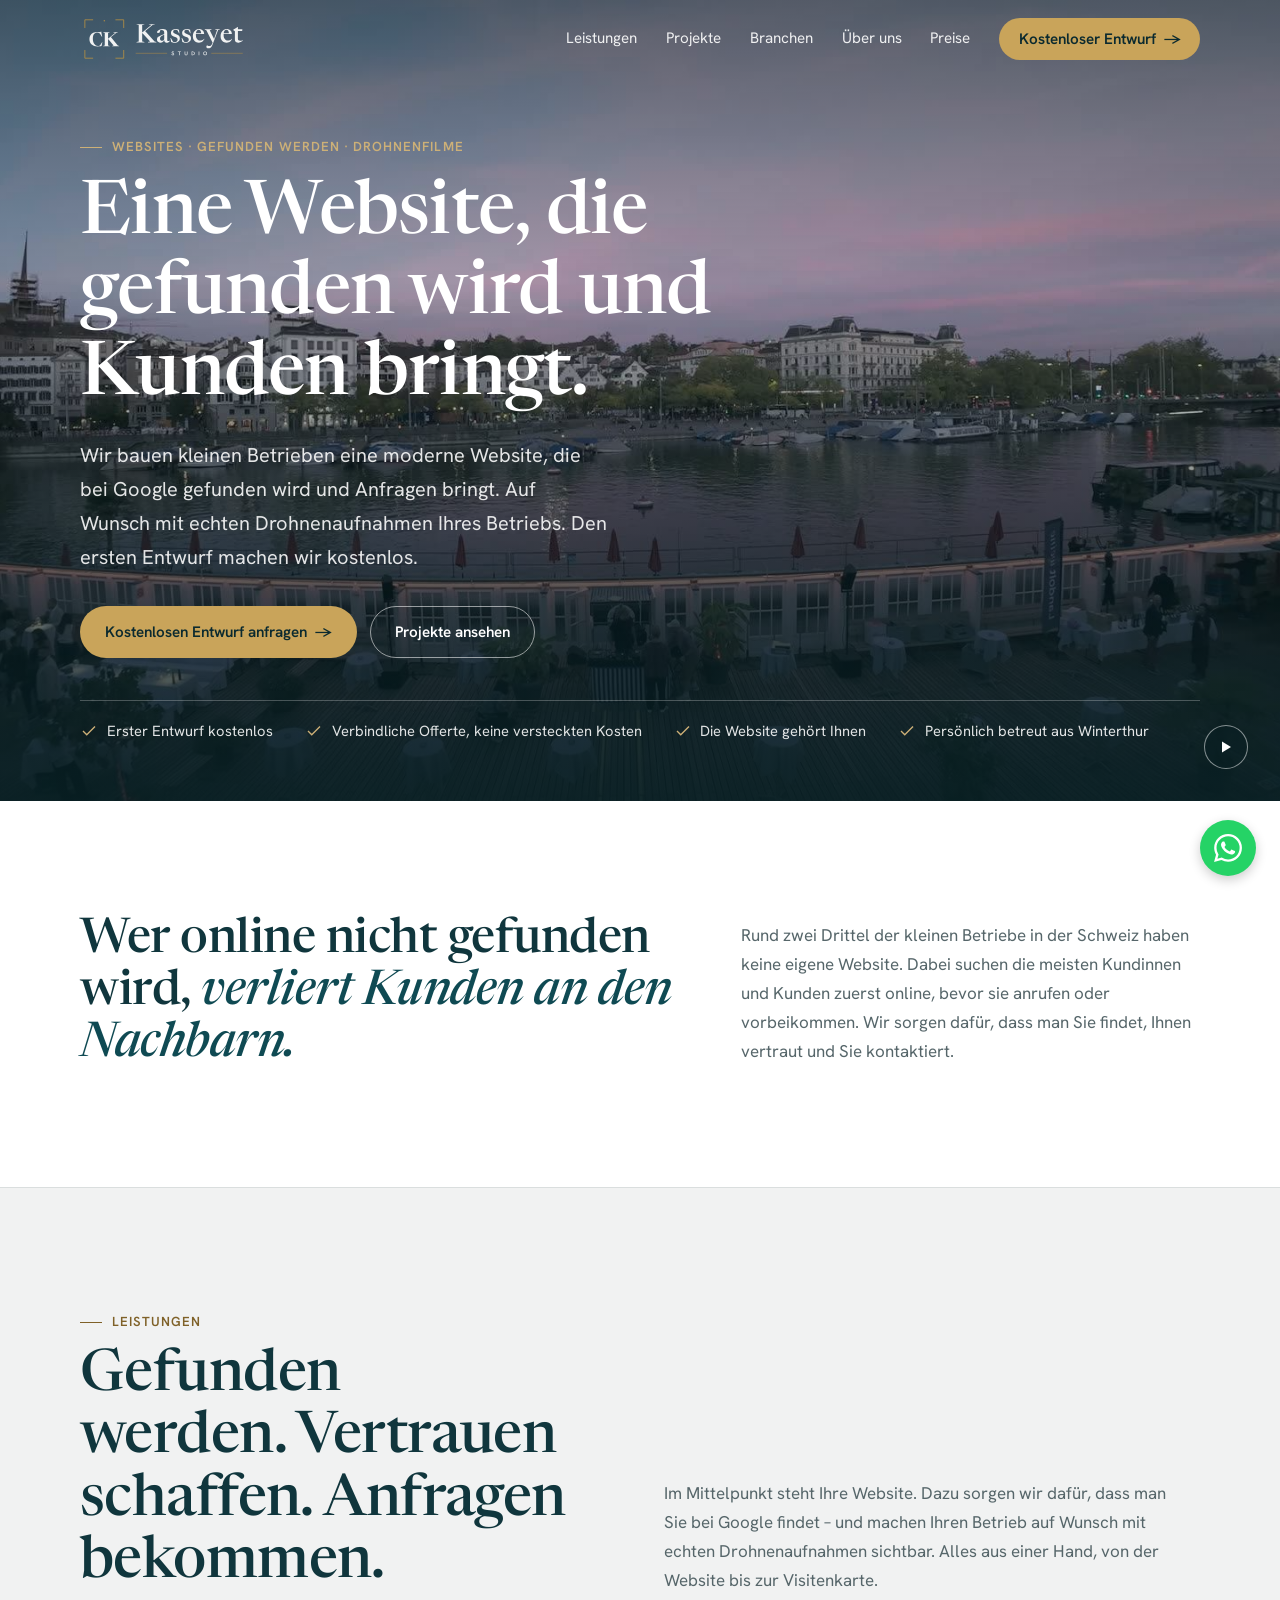
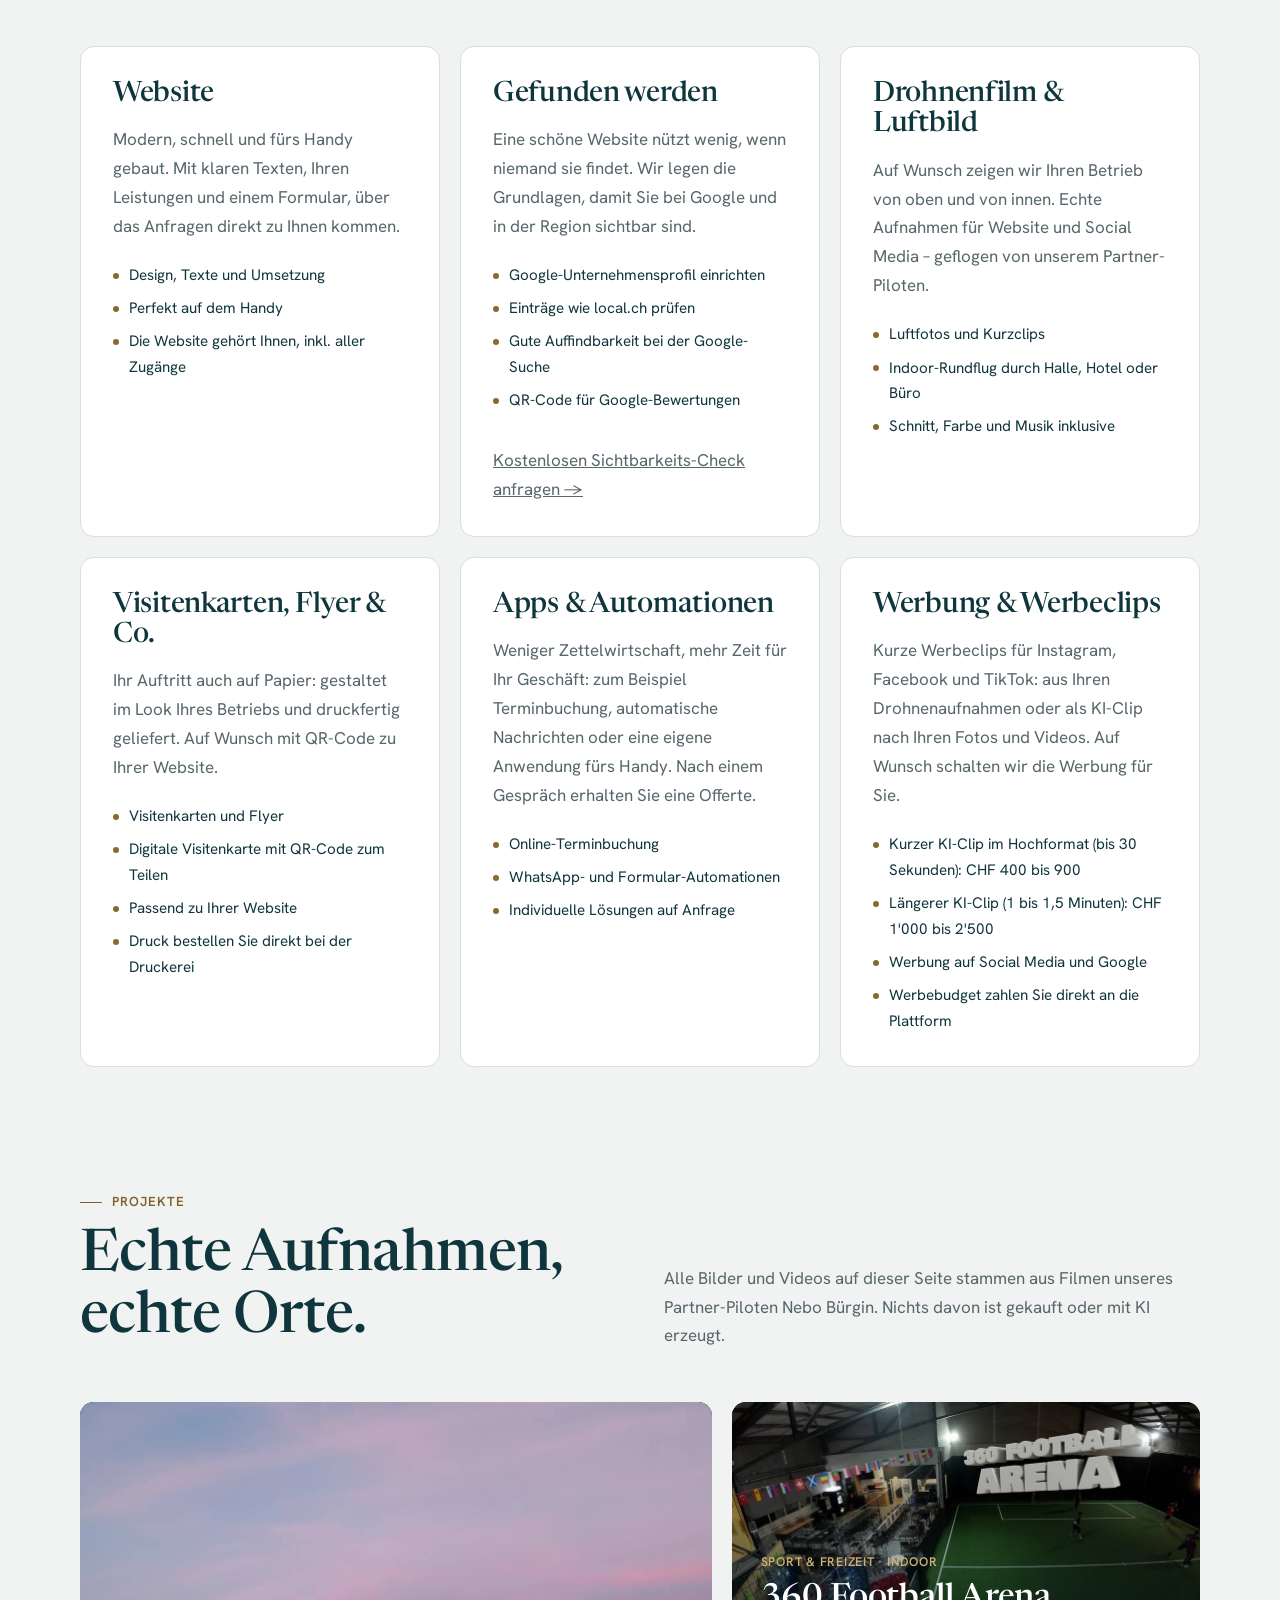
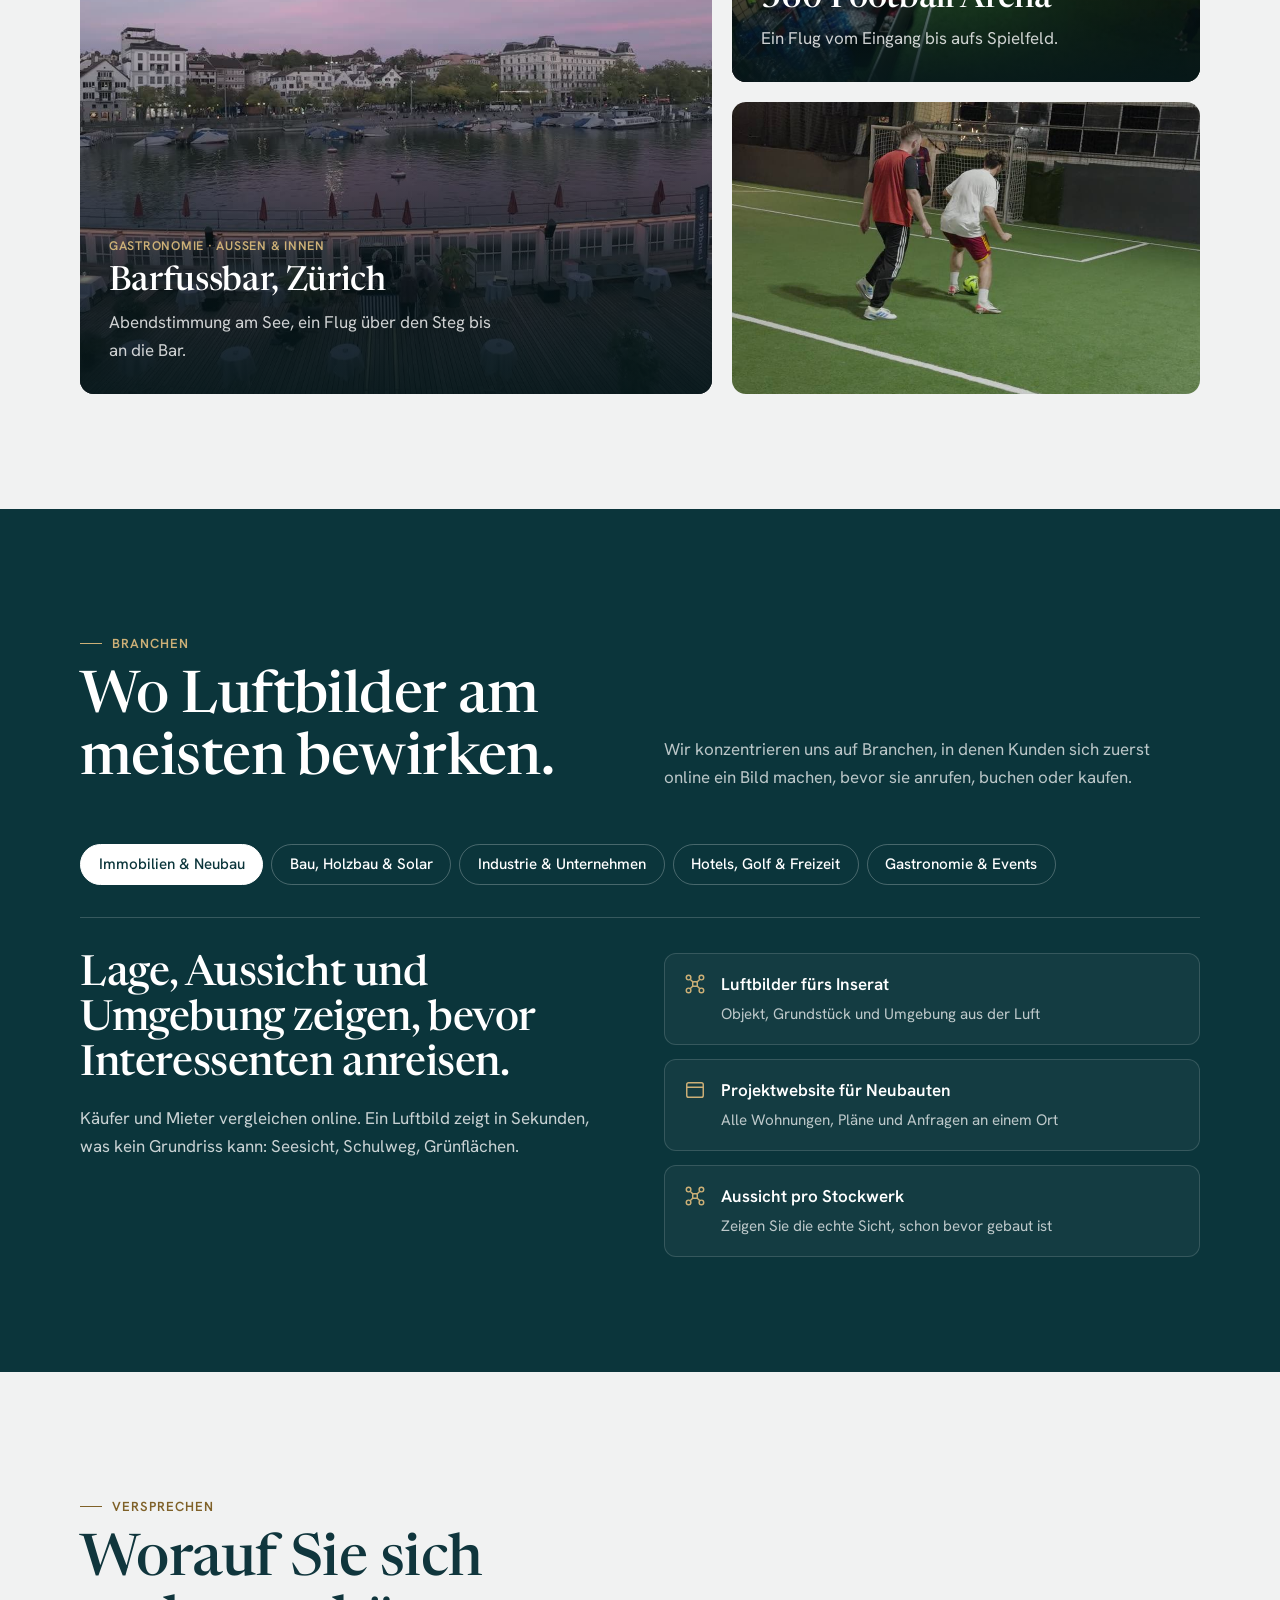
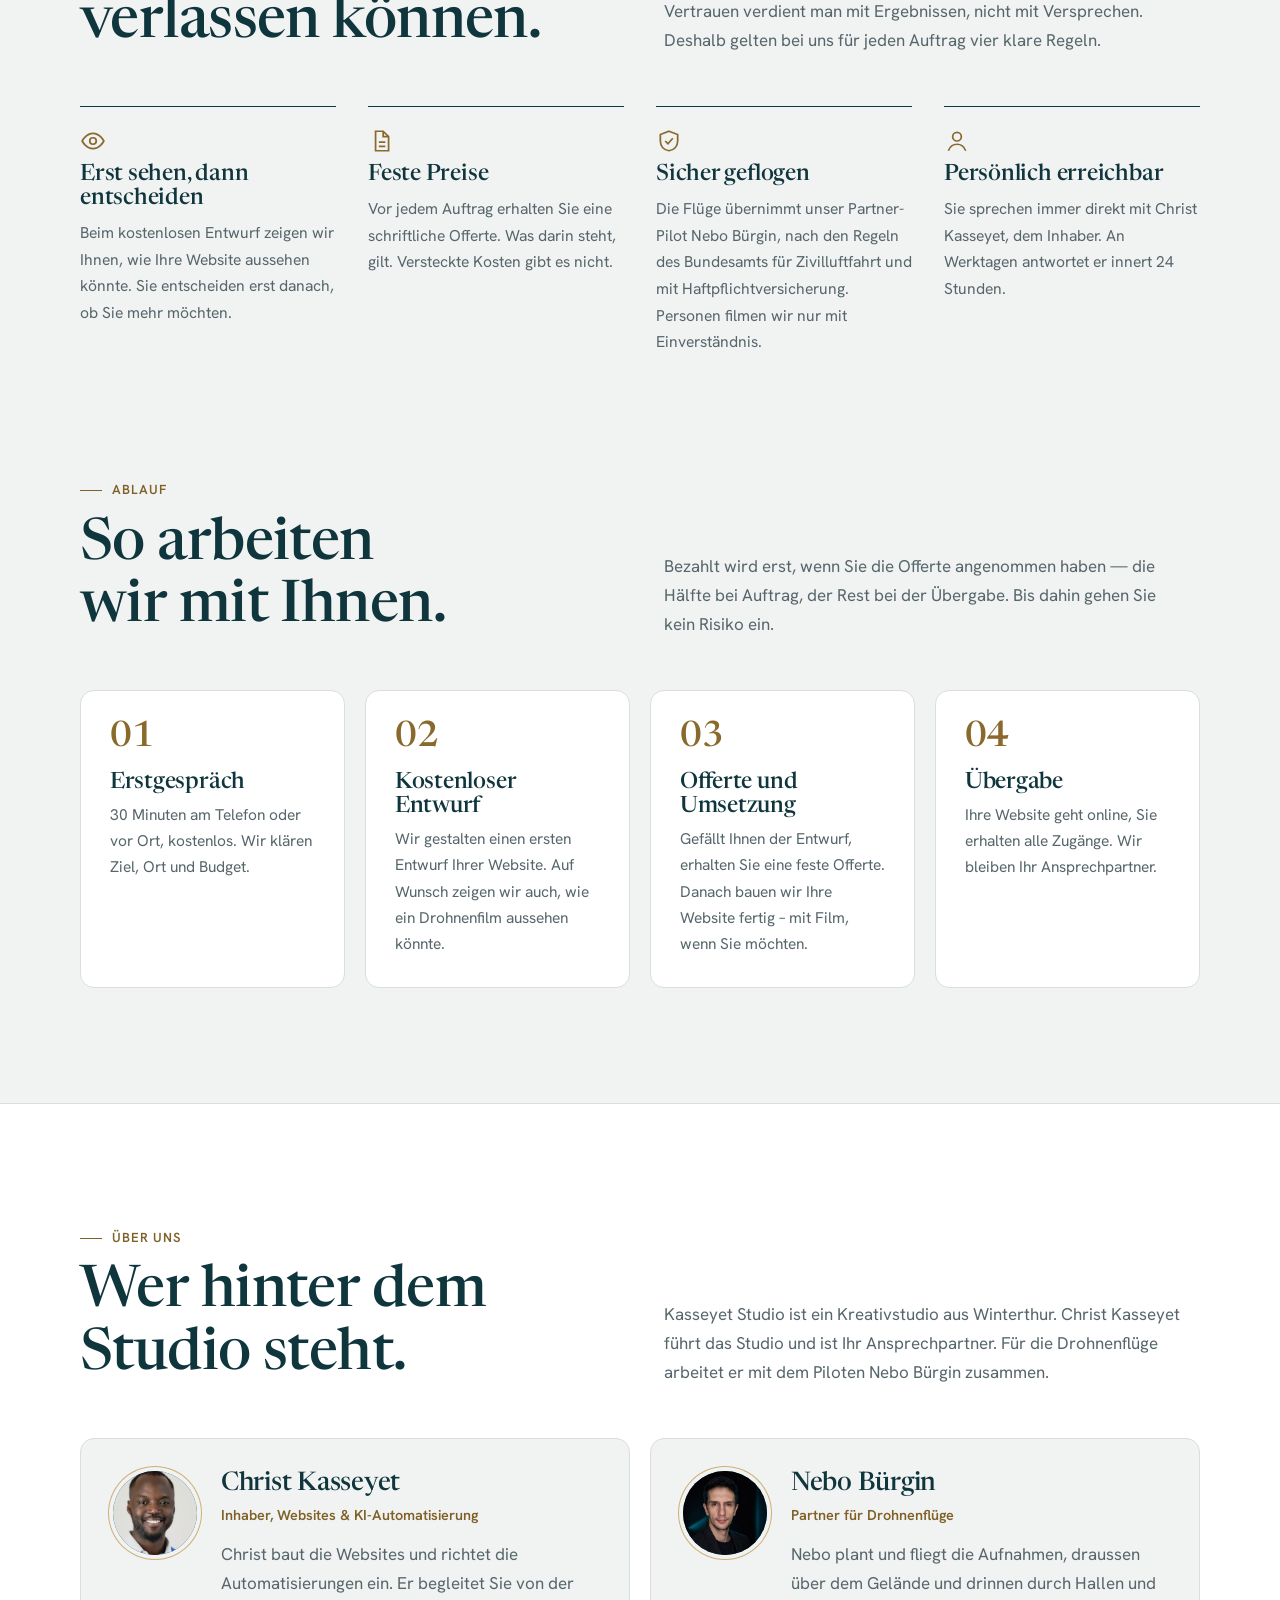
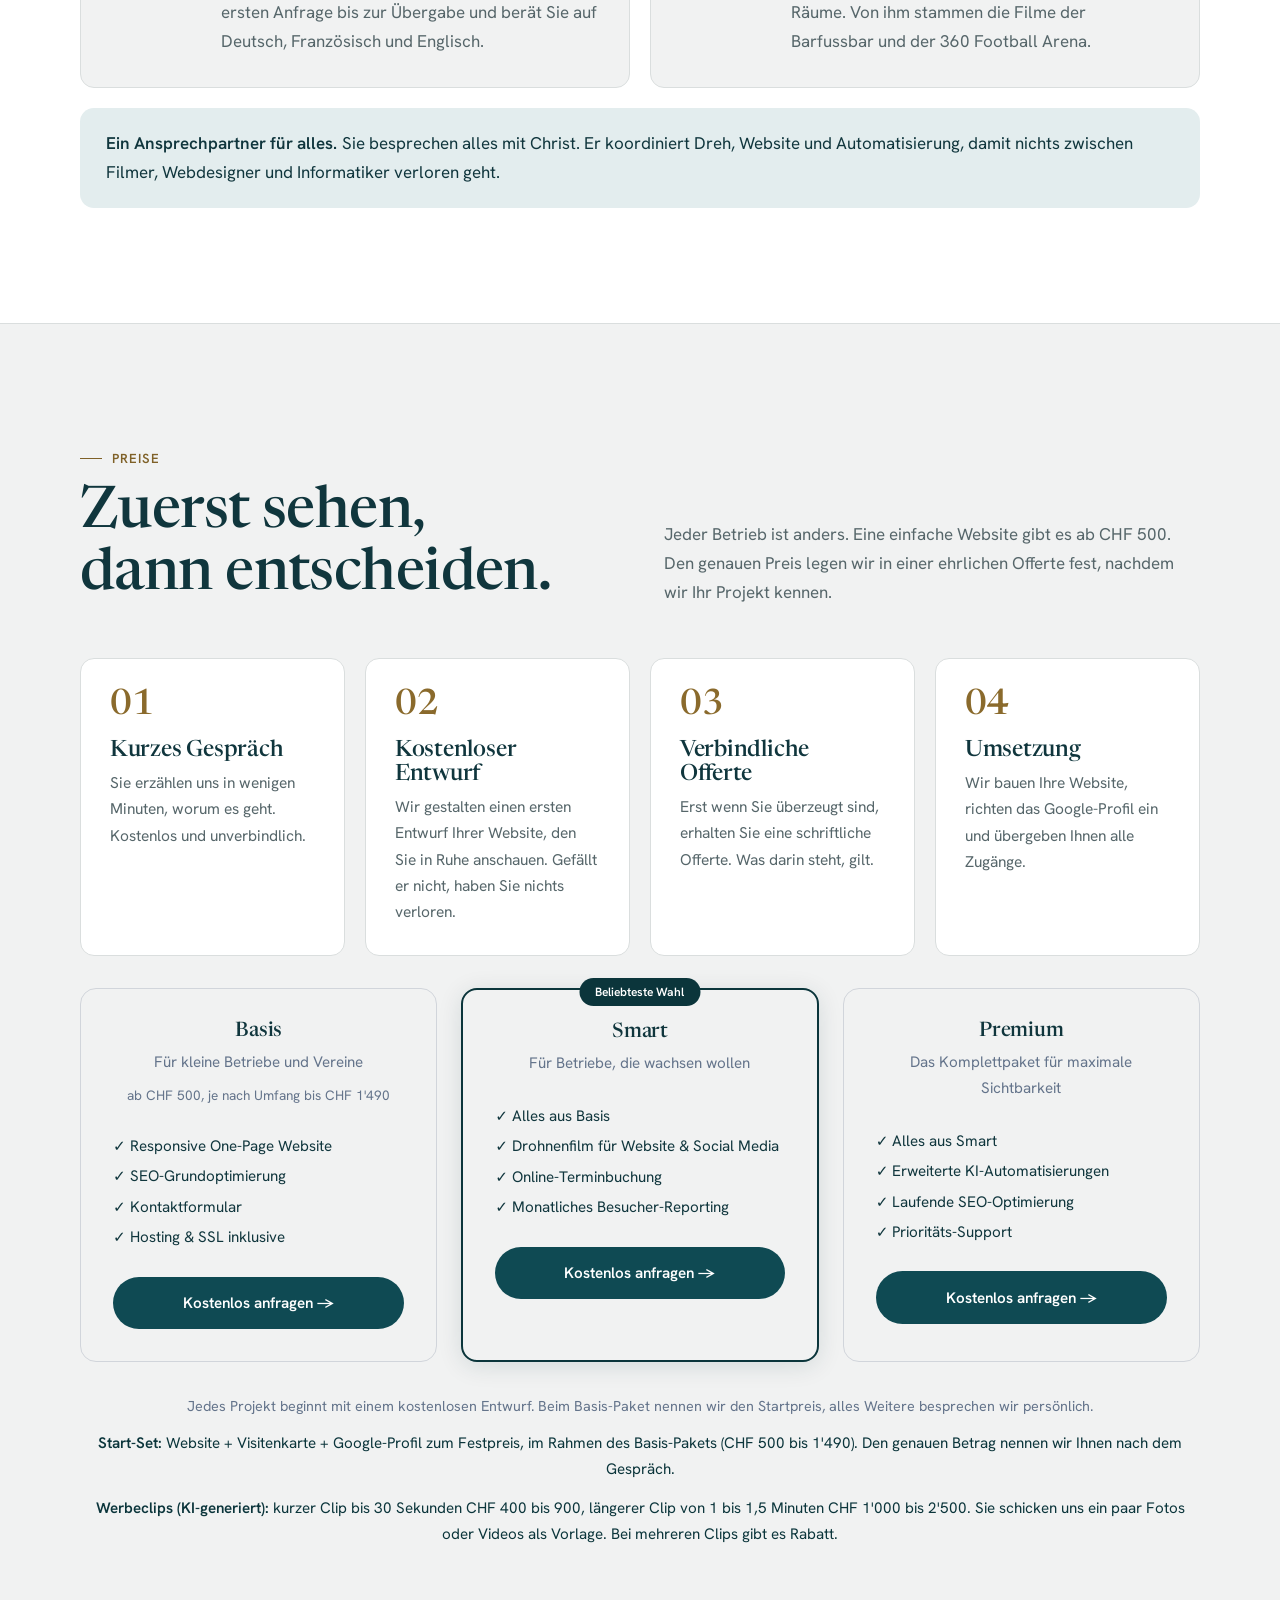
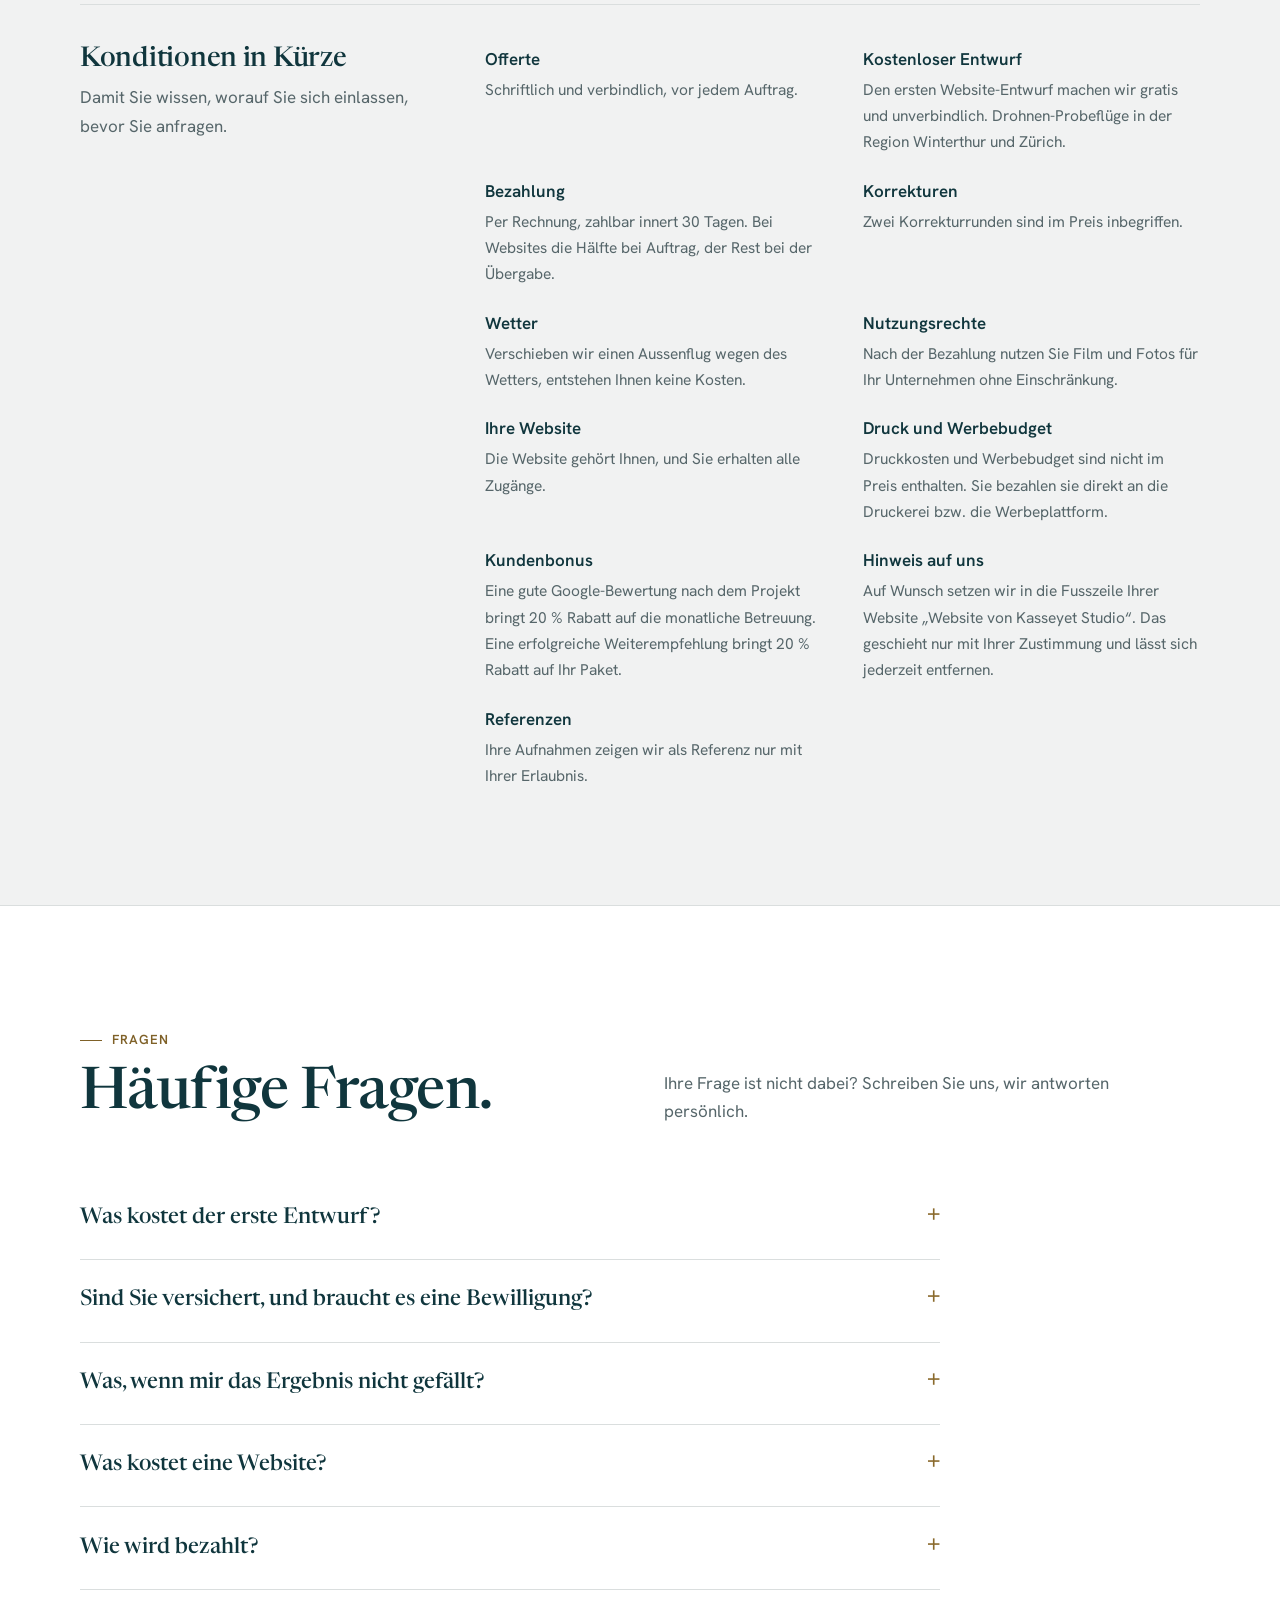
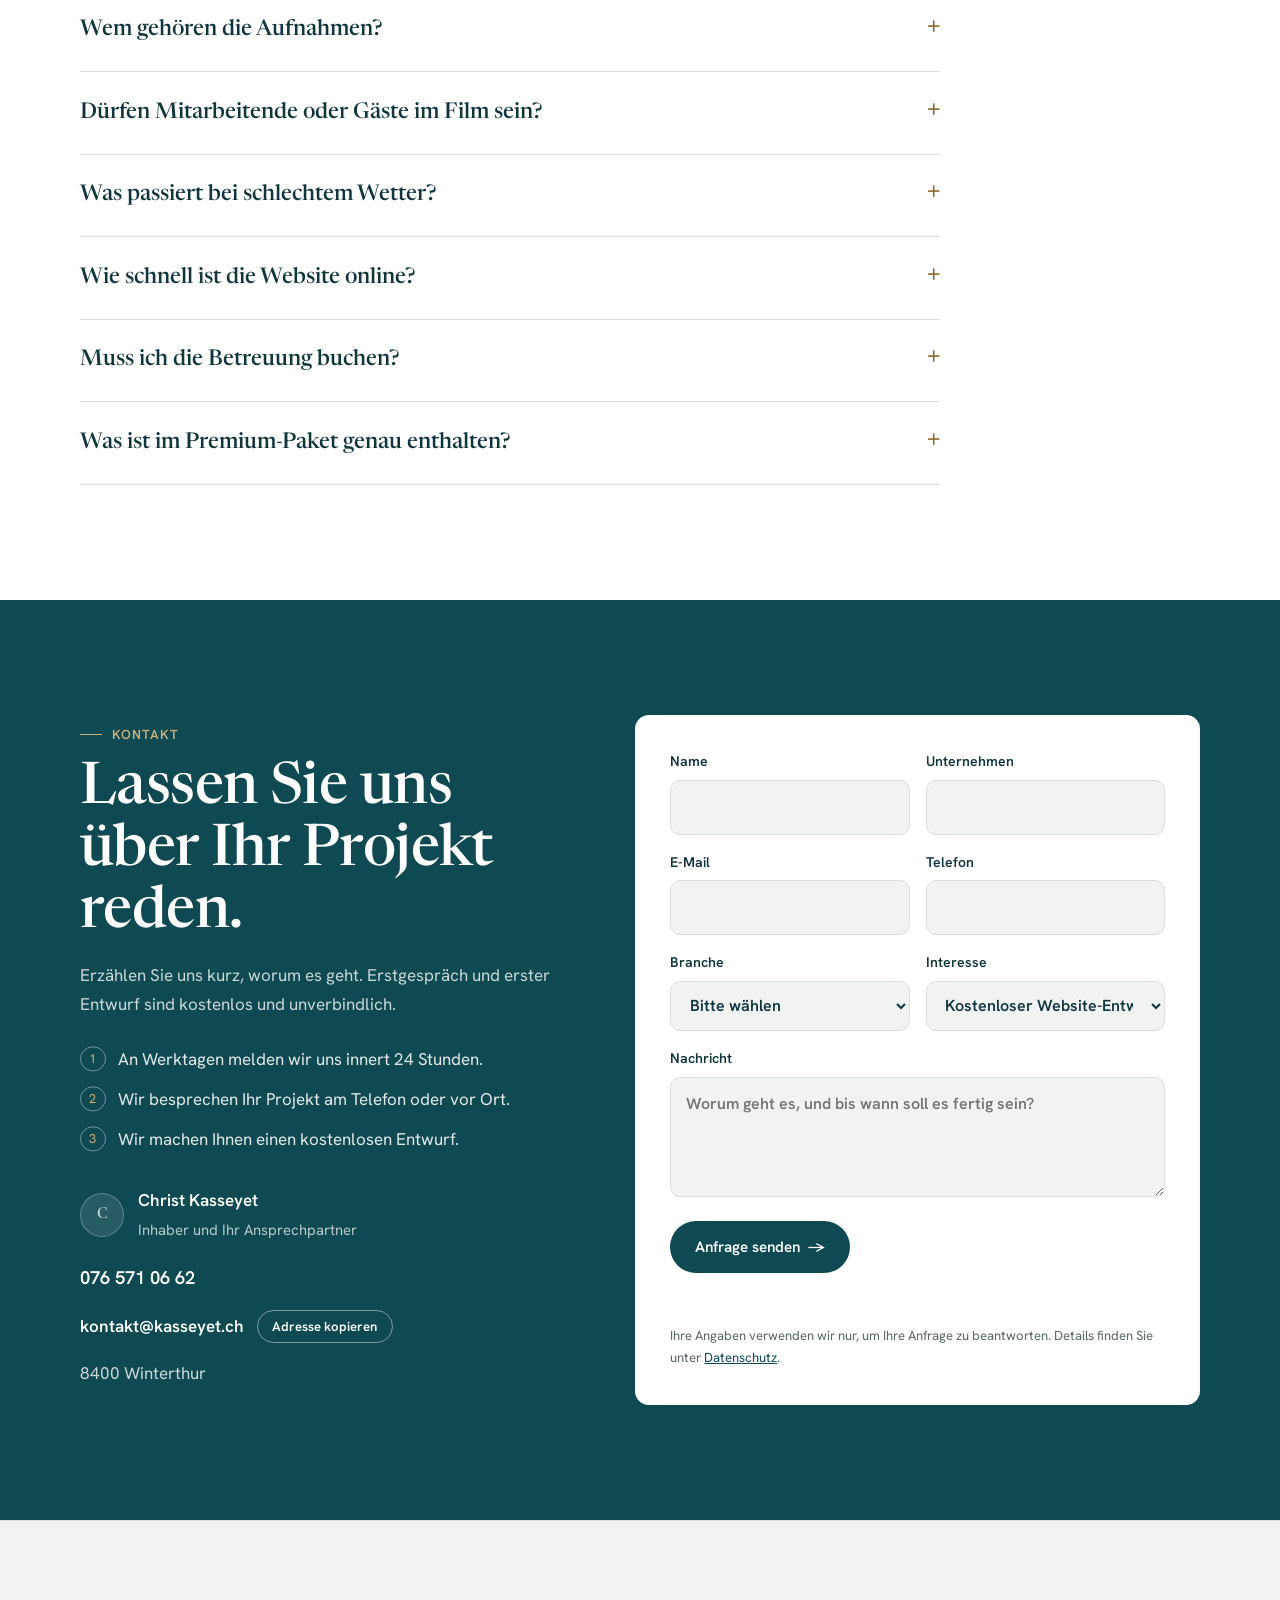
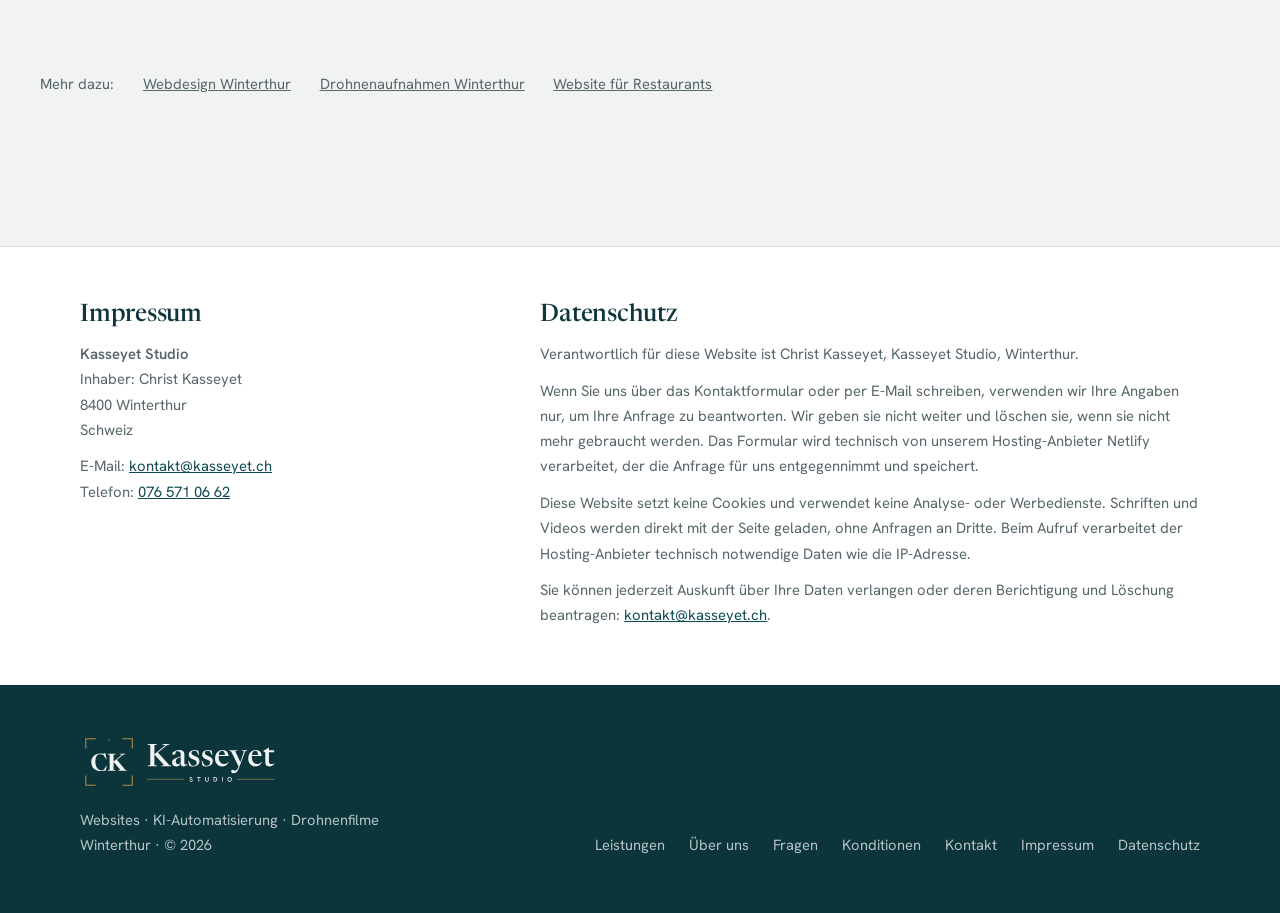
==== index.html @ ca90bc79 "Werbeclip-Preise ergänzt: KI-Clip CHF 400 bis 900, 1 bis 1,5 Minuten CHF 1'000 bis 2'500 Leistungska" ====
<!doctype html>
<html lang="de-CH">
<head>
<meta charset="utf-8">
<meta name="viewport" content="width=device-width, initial-scale=1, viewport-fit=cover">
<title>Webdesign Winterthur für KMU – Kasseyet Studio</title>
<meta name="description" content="Kasseyet Studio aus Winterthur baut Websites mit KI-Automatisierung für KMU, die bei Google gefunden werden und Kunden bringen. Auf Wunsch mit Drohnenaufnahmen. Kostenloser Entwurf.">
<meta name="theme-color" content="#0B353B">
<link rel="canonical" href="https://kasseyet.ch/">
<meta name="robots" content="index, follow, max-image-preview:large">
<link rel="preload" as="image" href="assets/poster-barfussbar.jpg" fetchpriority="high">
<link rel="preload" as="font" type="font/woff2" href="assets/fonts/newsreader-600.woff2" crossorigin>
<link rel="preload" as="font" type="font/woff2" href="assets/fonts/hanken-400.woff2" crossorigin>
<link rel="preload" as="style" href="assets/styles.css">
<link rel="icon" type="image/svg+xml" href="assets/favicon.svg">
<meta property="og:type" content="website">
<meta property="og:title" content="Kasseyet Studio – Websites, die gefunden werden">
<meta property="og:description" content="Websites mit KI-Automatisierung für KMU – gefunden werden und Kunden bringen. Aus Winterthur, mit kostenlosem Entwurf.">
<meta property="og:locale" content="de_CH">
<meta property="og:url" content="https://kasseyet.ch/">
<meta property="og:site_name" content="Kasseyet Studio">
<meta property="og:image" content="https://kasseyet.ch/assets/preview.jpg">
<meta property="og:image:width" content="1200">
<meta property="og:image:height" content="630">
<meta property="og:image:alt" content="Kasseyet Studio – Websites, die gefunden werden">
<meta name="twitter:card" content="summary_large_image">
<meta name="twitter:title" content="Kasseyet Studio – Websites, die gefunden werden">
<meta name="twitter:description" content="Websites mit KI-Automatisierung für KMU – gefunden werden und Kunden bringen. Aus Winterthur, mit kostenlosem Entwurf.">
<meta name="twitter:image" content="https://kasseyet.ch/assets/preview.jpg">
<script type="application/ld+json">{"@context":"https://schema.org","@type":"ProfessionalService","@id":"https://kasseyet.ch/#studio","name":"Kasseyet Studio","url":"https://kasseyet.ch/","description":"Websites, KI-Automatisierung und Drohnenfilme für KMU in der Region Winterthur und Zürich","email":"kontakt@kasseyet.ch","telephone":"+41765710662","image":"https://kasseyet.ch/assets/preview.jpg","logo":"https://kasseyet.ch/assets/favicon.svg","currenciesAccepted":"CHF","paymentAccepted":"Rechnung","address":{"@type":"PostalAddress","postalCode":"8400","addressLocality":"Winterthur","addressRegion":"ZH","addressCountry":"CH"},"areaServed":[{"@type":"City","name":"Winterthur"},{"@type":"City","name":"Zürich"}],"knowsLanguage":["de","fr","en"],"founder":{"@type":"Person","name":"Christ Kasseyet","jobTitle":"Inhaber"},"employee":[{"@type":"Person","name":"Christ Kasseyet","jobTitle":"Inhaber"},{"@type":"Person","name":"Nebo Bürgin","jobTitle":"Partner für Drohnenflüge"}],"makesOffer":[{"@type":"Offer","name":"Basis","description":"Für kleine Betriebe und Vereine"},{"@type":"Offer","name":"Smart","description":"Für Betriebe, die wachsen wollen"},{"@type":"Offer","name":"Premium","description":"Das Komplettpaket für maximale Sichtbarkeit"}]}</script>
<script type="application/ld+json">{"@context":"https://schema.org","@type":"FAQPage","mainEntity":[{"@type":"Question","name":"Was kostet der erste Entwurf?","acceptedAnswer":{"@type":"Answer","text":"Nichts. Wir gestalten Ihnen kostenlos und unverbindlich einen ersten Entwurf Ihrer Website. Gefällt er Ihnen, reden wir weiter. Wenn nicht, haben Sie nichts verloren."}},{"@type":"Question","name":"Sind Sie versichert, und braucht es eine Bewilligung?","acceptedAnswer":{"@type":"Answer","text":"Die Flüge übernimmt unser Partner-Pilot. Er ist haftpflichtversichert und fliegt nach den Regeln des Bundesamts für Zivilluftfahrt. Für die meisten Flüge braucht es keine Bewilligung. Wir prüfen vor jedem Flug die Flugzonen, zum Beispiel in der Nähe von Flughäfen oder Naturschutzgebieten, und klären nötige Bewilligungen für Sie."}},{"@type":"Question","name":"Was, wenn mir das Ergebnis nicht gefällt?","acceptedAnswer":{"@type":"Answer","text":"Sie sehen zuerst eine Vorschau und geben uns Rückmeldung. Zwei Korrekturrunden sind im Preis inbegriffen. Beim kostenlosen Entwurf gehen Sie ohnehin kein Risiko ein."}},{"@type":"Question","name":"Was kostet eine Website?","acceptedAnswer":{"@type":"Answer","text":"Eine einfache One-Page-Website (Basis) gibt es ab CHF 500, je nach Umfang bis CHF 1'490. Smart und Premium bieten wir nach Offerte an. Wir haben drei Pakete (Basis, Smart, Premium), die auf unterschiedliche Bedürfnisse zugeschnitten sind. Nach einem kurzen Gespräch erhalten Sie eine feste, schriftliche Offerte – der erste Entwurf ist kostenlos und unverbindlich."}},{"@type":"Question","name":"Wie wird bezahlt?","acceptedAnswer":{"@type":"Answer","text":"Per Rechnung, nachdem Sie die schriftliche Offerte angenommen haben. Bei Websites zahlen Sie die Hälfte bei Auftrag und den Rest bei der Übergabe."}},{"@type":"Question","name":"Wem gehören die Aufnahmen?","acceptedAnswer":{"@type":"Answer","text":"Nach der Bezahlung dürfen Sie die Aufnahmen für Ihr Unternehmen frei nutzen: auf der Website, auf Social Media und in Inseraten. Als Referenz zeigen wir sie nur mit Ihrer Erlaubnis."}},{"@type":"Question","name":"Dürfen Mitarbeitende oder Gäste im Film sein?","acceptedAnswer":{"@type":"Answer","text":"Ja, aber nur mit ihrem Einverständnis. Wir planen den Dreh so, dass alle Beteiligten informiert sind."}},{"@type":"Question","name":"Was passiert bei schlechtem Wetter?","acceptedAnswer":{"@type":"Answer","text":"Dann verschieben wir den Aussenflug ohne Kosten. Innenaufnahmen sind vom Wetter unabhängig."}},{"@type":"Question","name":"Wie schnell ist die Website online?","acceptedAnswer":{"@type":"Answer","text":"Eine einfache Seite ist in rund zwei Wochen online. Grössere Projekte planen wir gemeinsam."}},{"@type":"Question","name":"Muss ich die Betreuung buchen?","acceptedAnswer":{"@type":"Answer","text":"Nein. Die Betreuung ist freiwillig und monatlich kündbar. Die Website gehört Ihnen, und Sie erhalten alle Zugänge."}},{"@type":"Question","name":"Was ist im Premium-Paket genau enthalten?","acceptedAnswer":{"@type":"Answer","text":"Premium enthält alles aus Smart, dazu erweiterte KI-Automatisierungen, laufende SEO-Optimierung, ein Social-Media-Starterpaket (5 fertig geschnittene Kurzclips im Hochformat für Instagram und TikTok aus Ihrem Drohnenfilm, plus 3 Fotos im Postformat) sowie Prioritäts-Support. Die genaue Zusammenstellung besprechen wir im kostenlosen Gespräch."}}]}</script>
<style>
@font-face{font-family:Newsreader;font-style:normal;font-weight:500;font-display:swap;src:url(assets/fonts/newsreader-500.woff2) format("woff2")}
@font-face{font-family:Newsreader;font-style:normal;font-weight:600;font-display:swap;src:url(assets/fonts/newsreader-600.woff2) format("woff2")}
@font-face{font-family:Newsreader;font-style:italic;font-weight:500;font-display:swap;src:url(assets/fonts/newsreader-500i.woff2) format("woff2")}
@font-face{font-family:"Hanken Grotesk";font-style:normal;font-weight:400;font-display:swap;src:url(assets/fonts/hanken-400.woff2) format("woff2")}
@font-face{font-family:"Hanken Grotesk";font-style:normal;font-weight:500;font-display:swap;src:url(assets/fonts/hanken-500.woff2) format("woff2")}
@font-face{font-family:"Hanken Grotesk";font-style:normal;font-weight:600;font-display:swap;src:url(assets/fonts/hanken-600.woff2) format("woff2")}
</style>
<link rel="stylesheet" href="assets/styles.css">
</head>
<body>
<a class="skip" href="#inhalt">Zum Inhalt springen</a>

<header class="top" id="top-bar">
  <div class="wrap">
    <a class="logo" href="#start" aria-label="Kasseyet Studio – zum Anfang"><span class="light"><img src="assets/logo-light.svg" width="173" height="50" alt="Kasseyet Studio" loading="eager"></span><span class="dark"><img src="assets/logo-dark.svg" width="173" height="50" alt="Kasseyet Studio" loading="eager"></span></a>
    <nav class="menu" id="menu" aria-label="Hauptmenü">
      <a href="#leistungen">Leistungen</a>
      <a href="#projekte">Projekte</a>
      <a href="#branchen">Branchen</a>
      <a href="#team">Über uns</a>
      <a href="#preise">Preise</a>
      <a class="btn btn-gold" href="#kontakt">Kostenloser Entwurf <span class="arrow">→</span></a>
    </nav>
    <button class="burger" id="burger" aria-label="Menü öffnen" aria-expanded="false" aria-controls="menu">
      <svg width="26" height="26" viewBox="0 0 26 26" fill="none" stroke="currentColor" stroke-width="1.8"><path id="bpath" d="M3 8h20M3 13h20M3 18h20"/></svg>
    </button>
  </div>
</header>

<main id="start">
  <section class="hero" aria-label="Einleitung" style="padding:0">
    <video id="heroVideo" autoplay muted loop playsinline preload="auto" poster="assets/poster-barfussbar.jpg" aria-hidden="true"></video>
    <button class="vctl" id="vctl" type="button" aria-label="Video anhalten"><svg id="vicon" width="16" height="16" viewBox="0 0 16 16" fill="currentColor"><rect x="3" y="2" width="3.5" height="12" rx="1"/><rect x="9.5" y="2" width="3.5" height="12" rx="1"/></svg></button>
    <div class="wrap">
      <span class="eyebrow">Websites · gefunden werden · Drohnenfilme</span>
      <h1>Eine Website, die gefunden wird und Kunden bringt.</h1>
      <p class="lead">Wir bauen kleinen Betrieben eine moderne Website, die bei Google gefunden wird und Anfragen bringt. Auf Wunsch mit echten Drohnenaufnahmen Ihres Betriebs. Den ersten Entwurf machen wir kostenlos.</p>
      <div class="actions">
        <a class="btn btn-gold" href="#kontakt">Kostenlosen Entwurf anfragen <span class="arrow">→</span></a>
        <a class="btn btn-line" href="#projekte">Projekte ansehen</a>
      </div>
      <div class="facts">
        <div><svg aria-hidden="true" width="18" height="18" viewBox="0 0 24 24" fill="none" stroke="currentColor" stroke-width="1.8"><path d="M4 12l5 5L20 6"/></svg>Erster Entwurf kostenlos</div>
        <div><svg aria-hidden="true" width="18" height="18" viewBox="0 0 24 24" fill="none" stroke="currentColor" stroke-width="1.8"><path d="M4 12l5 5L20 6"/></svg>Verbindliche Offerte, keine versteckten Kosten</div>
        <div><svg aria-hidden="true" width="18" height="18" viewBox="0 0 24 24" fill="none" stroke="currentColor" stroke-width="1.8"><path d="M4 12l5 5L20 6"/></svg>Die Website gehört Ihnen</div>
        <div><svg aria-hidden="true" width="18" height="18" viewBox="0 0 24 24" fill="none" stroke="currentColor" stroke-width="1.8"><path d="M4 12l5 5L20 6"/></svg>Persönlich betreut aus Winterthur</div>
      </div>
    </div>
  </section>

  <section class="statement" id="inhalt">
    <div class="wrap">
      <h2>Wer online nicht gefunden wird, <em>verliert Kunden an den Nachbarn.</em></h2>
      <p>Rund zwei Drittel der kleinen Betriebe in der Schweiz haben keine eigene Website. Dabei suchen die meisten Kundinnen und Kunden zuerst online, bevor sie anrufen oder vorbeikommen. Wir sorgen dafür, dass man Sie findet, Ihnen vertraut und Sie kontaktiert.</p>
    </div>
  </section>

  <section id="leistungen">
    <div class="wrap">
      <div class="head">
        <div><span class="eyebrow">Leistungen</span><h2>Gefunden werden. Vertrauen schaffen. Anfragen bekommen.</h2></div>
        <p>Im Mittelpunkt steht Ihre Website. Dazu sorgen wir dafür, dass man Sie bei Google findet – und machen Ihren Betrieb auf Wunsch mit echten Drohnenaufnahmen sichtbar. Alles aus einer Hand, von der Website bis zur Visitenkarte.</p>
      </div>
      <div class="services">
        <article class="svc">
          <h3>Website</h3>
          <p>Modern, schnell und fürs Handy gebaut. Mit klaren Texten, Ihren Leistungen und einem Formular, über das Anfragen direkt zu Ihnen kommen.</p>
          <ul><li>Design, Texte und Umsetzung</li><li>Perfekt auf dem Handy</li><li>Die Website gehört Ihnen, inkl. aller Zugänge</li></ul>
        </article>
        <article class="svc">
          <h3>Gefunden werden</h3>
          <p>Eine schöne Website nützt wenig, wenn niemand sie findet. Wir legen die Grundlagen, damit Sie bei Google und in der Region sichtbar sind.</p>
          <ul><li>Google-Unternehmensprofil einrichten</li><li>Einträge wie local.ch prüfen</li><li>Gute Auffindbarkeit bei der Google-Suche</li><li>QR-Code für Google-Bewertungen</li></ul>
          <p style="margin-top:1rem"><a href="#kontakt">Kostenlosen Sichtbarkeits-Check anfragen →</a></p>
        </article>
        <article class="svc">
          <h3>Drohnenfilm & Luftbild</h3>
          <p>Auf Wunsch zeigen wir Ihren Betrieb von oben und von innen. Echte Aufnahmen für Website und Social Media – geflogen von unserem Partner-Piloten.</p>
          <ul><li>Luftfotos und Kurzclips</li><li>Indoor-Rundflug durch Halle, Hotel oder Büro</li><li>Schnitt, Farbe und Musik inklusive</li></ul>
        </article>
        <article class="svc">
          <h3>Visitenkarten, Flyer & Co.</h3>
          <p>Ihr Auftritt auch auf Papier: gestaltet im Look Ihres Betriebs und druckfertig geliefert. Auf Wunsch mit QR-Code zu Ihrer Website.</p>
          <ul><li>Visitenkarten und Flyer</li><li>Digitale Visitenkarte mit QR-Code zum Teilen</li><li>Passend zu Ihrer Website</li><li>Druck bestellen Sie direkt bei der Druckerei</li></ul>
        </article>
        <article class="svc">
          <h3>Apps & Automationen</h3>
          <p>Weniger Zettelwirtschaft, mehr Zeit für Ihr Geschäft: zum Beispiel Terminbuchung, automatische Nachrichten oder eine eigene Anwendung fürs Handy. Nach einem Gespräch erhalten Sie eine Offerte.</p>
          <ul><li>Online-Terminbuchung</li><li>WhatsApp- und Formular-Automationen</li><li>Individuelle Lösungen auf Anfrage</li></ul>
        </article>
        <article class="svc">
          <h3>Werbung & Werbeclips</h3>
          <p>Kurze Werbeclips für Instagram, Facebook und TikTok: aus Ihren Drohnenaufnahmen oder als KI-Clip nach Ihren Fotos und Videos. Auf Wunsch schalten wir die Werbung für Sie.</p>
          <ul><li>Kurzer KI-Clip im Hochformat (bis 30 Sekunden): CHF 400 bis 900</li><li>Längerer KI-Clip (1 bis 1,5 Minuten): CHF 1'000 bis 2'500</li><li>Werbung auf Social Media und Google</li><li>Werbebudget zahlen Sie direkt an die Plattform</li></ul>
        </article>
      </div>
    </div>
  </section>

  <section id="projekte" class="tight">
    <div class="wrap">
      <div class="head">
        <div><span class="eyebrow">Projekte</span><h2>Echte Aufnahmen, echte Orte.</h2></div>
        <p>Alle Bilder und Videos auf dieser Seite stammen aus Filmen unseres Partner-Piloten Nebo Bürgin. Nichts davon ist gekauft oder mit KI erzeugt.</p>
      </div>
      <div class="work">
        <figure class="case">
          <video muted loop playsinline preload="none" data-src="bar" poster="assets/poster-barfussbar.jpg" aria-label="Drohnenfilm der Barfussbar Zürich"></video>
          <figcaption><span class="tag">Gastronomie · Aussen & Innen</span><h3>Barfussbar, Zürich</h3><p>Abendstimmung am See, ein Flug über den Steg bis an die Bar.</p></figcaption>
        </figure>
        <div class="stack">
          <figure class="case">
            <video muted loop playsinline preload="none" data-src="arena" poster="assets/poster-arena.jpg" aria-label="Drohnenfilm der 360 Football Arena"></video>
            <figcaption><span class="tag">Sport & Freizeit · Indoor</span><h3>360 Football Arena</h3><p>Ein Flug vom Eingang bis aufs Spielfeld.</p></figcaption>
          </figure>
          <figure class="shot"><img src="assets/arena-spieler.jpg" alt="Spieler auf dem Kunstrasen der 360 Football Arena, aus dem Drohnenfilm" loading="lazy" decoding="async" width="1000" height="563"></figure>
        </div>
      </div>
    </div>
  </section>

  <section id="branchen" class="industries">
    <div class="wrap">
      <div class="head">
        <div><span class="eyebrow">Branchen</span><h2>Wo Luftbilder am meisten bewirken.</h2></div>
        <p>Wir konzentrieren uns auf Branchen, in denen Kunden sich zuerst online ein Bild machen, bevor sie anrufen, buchen oder kaufen.</p>
      </div>
      <div class="tabs" role="tablist" aria-label="Branchen">
        <button class="tab" role="tab" aria-selected="true" aria-controls="p1" id="t1">Immobilien & Neubau</button>
        <button class="tab" role="tab" aria-selected="false" aria-controls="p2" id="t2">Bau, Holzbau & Solar</button>
        <button class="tab" role="tab" aria-selected="false" aria-controls="p3" id="t3">Industrie & Unternehmen</button>
        <button class="tab" role="tab" aria-selected="false" aria-controls="p4" id="t4">Hotels, Golf & Freizeit</button>
        <button class="tab" role="tab" aria-selected="false" aria-controls="p5" id="t5">Gastronomie & Events</button>
      </div>
      <div class="panel" role="tabpanel" id="p1" aria-labelledby="t1"><div><h3>Lage, Aussicht und Umgebung zeigen, bevor Interessenten anreisen.</h3><p class="why">Käufer und Mieter vergleichen online. Ein Luftbild zeigt in Sekunden, was kein Grundriss kann: Seesicht, Schulweg, Grünflächen.</p></div><div class="deliver"><div><svg aria-hidden="true" width="22" height="22" viewBox="0 0 24 24" fill="none" stroke="currentColor" stroke-width="1.6"><circle cx="5" cy="5" r="2.5"/><circle cx="19" cy="5" r="2.5"/><circle cx="5" cy="19" r="2.5"/><circle cx="19" cy="19" r="2.5"/><path d="M7 7l3 3m7-3l-3 3M7 17l3-3m7 3l-3-3"/><rect x="9.5" y="9.5" width="5" height="5" rx="1"/></svg><p><b>Luftbilder fürs Inserat</b><span>Objekt, Grundstück und Umgebung aus der Luft</span></p></div><div><svg aria-hidden="true" width="22" height="22" viewBox="0 0 24 24" fill="none" stroke="currentColor" stroke-width="1.6"><rect x="3" y="4" width="18" height="16" rx="2"/><path d="M3 9h18M7 6.5h.01M10 6.5h.01"/></svg><p><b>Projektwebsite für Neubauten</b><span>Alle Wohnungen, Pläne und Anfragen an einem Ort</span></p></div><div><svg aria-hidden="true" width="22" height="22" viewBox="0 0 24 24" fill="none" stroke="currentColor" stroke-width="1.6"><circle cx="5" cy="5" r="2.5"/><circle cx="19" cy="5" r="2.5"/><circle cx="5" cy="19" r="2.5"/><circle cx="19" cy="19" r="2.5"/><path d="M7 7l3 3m7-3l-3 3M7 17l3-3m7 3l-3-3"/><rect x="9.5" y="9.5" width="5" height="5" rx="1"/></svg><p><b>Aussicht pro Stockwerk</b><span>Zeigen Sie die echte Sicht, schon bevor gebaut ist</span></p></div></div></div>
<div class="panel" role="tabpanel" id="p2" aria-labelledby="t2" hidden><div><h3>Ihre besten Projekte als Referenz, die überzeugt.</h3><p class="why">Bauherren wollen sehen, was Sie schon gebaut haben. Von oben wirken Dächer, Holzbauten und Solaranlagen erst richtig.</p></div><div class="deliver"><div><svg aria-hidden="true" width="22" height="22" viewBox="0 0 24 24" fill="none" stroke="currentColor" stroke-width="1.6"><circle cx="5" cy="5" r="2.5"/><circle cx="19" cy="5" r="2.5"/><circle cx="5" cy="19" r="2.5"/><circle cx="19" cy="19" r="2.5"/><path d="M7 7l3 3m7-3l-3 3M7 17l3-3m7 3l-3-3"/><rect x="9.5" y="9.5" width="5" height="5" rx="1"/></svg><p><b>Referenzfilme von oben</b><span>Fertige Projekte eindrücklich festgehalten</span></p></div><div><svg aria-hidden="true" width="22" height="22" viewBox="0 0 24 24" fill="none" stroke="currentColor" stroke-width="1.6"><circle cx="5" cy="5" r="2.5"/><circle cx="19" cy="5" r="2.5"/><circle cx="5" cy="19" r="2.5"/><circle cx="19" cy="19" r="2.5"/><path d="M7 7l3 3m7-3l-3 3M7 17l3-3m7 3l-3-3"/><rect x="9.5" y="9.5" width="5" height="5" rx="1"/></svg><p><b>Baudokumentation</b><span>Fortschritt Monat für Monat aus der gleichen Perspektive</span></p></div><div><svg aria-hidden="true" width="22" height="22" viewBox="0 0 24 24" fill="none" stroke="currentColor" stroke-width="1.6"><rect x="3" y="4" width="18" height="16" rx="2"/><path d="M3 9h18M7 6.5h.01M10 6.5h.01"/></svg><p><b>Offerten und Stellen online</b><span>Kunden fragen direkt an, Fachkräfte bewerben sich einfacher</span></p></div></div></div>
<div class="panel" role="tabpanel" id="p3" aria-labelledby="t3" hidden><div><h3>Grösse, Technik und Team zeigen, für Kunden und neue Mitarbeitende.</h3><p class="why">Wer Fachkräfte sucht, muss zeigen, wo und wie gearbeitet wird. Ein Flug durch die Produktion sagt mehr als jede Stellenanzeige.</p></div><div class="deliver"><div><svg aria-hidden="true" width="22" height="22" viewBox="0 0 24 24" fill="none" stroke="currentColor" stroke-width="1.6"><circle cx="5" cy="5" r="2.5"/><circle cx="19" cy="5" r="2.5"/><circle cx="5" cy="19" r="2.5"/><circle cx="19" cy="19" r="2.5"/><path d="M7 7l3 3m7-3l-3 3M7 17l3-3m7 3l-3-3"/><rect x="9.5" y="9.5" width="5" height="5" rx="1"/></svg><p><b>Firmenfilm mit Indoor-Flug</b><span>In einem Zug durch Werkhalle, Labor und Büro</span></p></div><div><svg aria-hidden="true" width="22" height="22" viewBox="0 0 24 24" fill="none" stroke="currentColor" stroke-width="1.6"><rect x="3" y="4" width="18" height="16" rx="2"/><path d="M3 9h18M7 6.5h.01M10 6.5h.01"/></svg><p><b>Karriere-Website</b><span>Stellen, Team und Bewerbung einfach und modern</span></p></div><div><svg aria-hidden="true" width="22" height="22" viewBox="0 0 24 24" fill="none" stroke="currentColor" stroke-width="1.6"><path d="M4 12a8 8 0 0114-5.3M20 12a8 8 0 01-14 5.3"/><path d="M18 3v4h-4M6 21v-4h4"/></svg><p><b>Bewerbungen automatisch sortiert</b><span>Kein Dossier geht mehr verloren</span></p></div></div></div>
<div class="panel" role="tabpanel" id="p4" aria-labelledby="t4" hidden><div><h3>Mehr Direktbuchungen über Ihre eigene Website.</h3><p class="why">Buchungsplattformen verlangen für jede Buchung eine Provision. Wer auf der eigenen Website überzeugt, behält mehr vom Umsatz.</p></div><div class="deliver"><div><svg aria-hidden="true" width="22" height="22" viewBox="0 0 24 24" fill="none" stroke="currentColor" stroke-width="1.6"><circle cx="5" cy="5" r="2.5"/><circle cx="19" cy="5" r="2.5"/><circle cx="5" cy="19" r="2.5"/><circle cx="19" cy="19" r="2.5"/><path d="M7 7l3 3m7-3l-3 3M7 17l3-3m7 3l-3-3"/><rect x="9.5" y="9.5" width="5" height="5" rx="1"/></svg><p><b>Die Anlage aus der Luft</b><span>Hotel, Umgebung, Golfplatz oder Campingplatz auf einen Blick</span></p></div><div><svg aria-hidden="true" width="22" height="22" viewBox="0 0 24 24" fill="none" stroke="currentColor" stroke-width="1.6"><rect x="3" y="4" width="18" height="16" rx="2"/><path d="M3 9h18M7 6.5h.01M10 6.5h.01"/></svg><p><b>Website mit Buchung</b><span>Gäste buchen direkt bei Ihnen</span></p></div><div><svg aria-hidden="true" width="22" height="22" viewBox="0 0 24 24" fill="none" stroke="currentColor" stroke-width="1.6"><circle cx="5" cy="5" r="2.5"/><circle cx="19" cy="5" r="2.5"/><circle cx="5" cy="19" r="2.5"/><circle cx="19" cy="19" r="2.5"/><path d="M7 7l3 3m7-3l-3 3M7 17l3-3m7 3l-3-3"/><rect x="9.5" y="9.5" width="5" height="5" rx="1"/></svg><p><b>Saison-Clips</b><span>Frühling, Sommer, Herbst und Winter für Social Media</span></p></div></div></div>
<div class="panel" role="tabpanel" id="p5" aria-labelledby="t5" hidden><div><h3>Stimmung, die man spürt. Für Social Media und Events.</h3><p class="why">Gäste entscheiden oft auf Instagram oder TikTok. Kurze, echte Clips aus Ihrem Lokal bringen Reservationen und Eventanfragen.</p></div><div class="deliver"><div><svg aria-hidden="true" width="22" height="22" viewBox="0 0 24 24" fill="none" stroke="currentColor" stroke-width="1.6"><circle cx="5" cy="5" r="2.5"/><circle cx="19" cy="5" r="2.5"/><circle cx="5" cy="19" r="2.5"/><circle cx="19" cy="19" r="2.5"/><path d="M7 7l3 3m7-3l-3 3M7 17l3-3m7 3l-3-3"/><rect x="9.5" y="9.5" width="5" height="5" rx="1"/></svg><p><b>Kurzclips für Social Media</b><span>Fertig geschnitten für Instagram und TikTok</span></p></div><div><svg aria-hidden="true" width="22" height="22" viewBox="0 0 24 24" fill="none" stroke="currentColor" stroke-width="1.6"><circle cx="5" cy="5" r="2.5"/><circle cx="19" cy="5" r="2.5"/><circle cx="5" cy="19" r="2.5"/><circle cx="19" cy="19" r="2.5"/><path d="M7 7l3 3m7-3l-3 3M7 17l3-3m7 3l-3-3"/><rect x="9.5" y="9.5" width="5" height="5" rx="1"/></svg><p><b>Eventfilm</b><span>Firmenanlässe, Weihnachtsessen und Hochzeiten</span></p></div><div><svg aria-hidden="true" width="22" height="22" viewBox="0 0 24 24" fill="none" stroke="currentColor" stroke-width="1.6"><rect x="3" y="4" width="18" height="16" rx="2"/><path d="M3 9h18M7 6.5h.01M10 6.5h.01"/></svg><p><b>Location-Seite mit Anfrage</b><span>Räume, Kapazität und Anfrageformular</span></p></div></div></div>

    </div>
  </section>

  <section id="versprechen">
    <div class="wrap">
      <div class="head">
        <div><span class="eyebrow">Versprechen</span><h2>Worauf Sie sich verlassen können.</h2></div>
        <p>Vertrauen verdient man mit Ergebnissen, nicht mit Versprechen. Deshalb gelten bei uns für jeden Auftrag vier klare Regeln.</p>
      </div>
      <div class="trust">
        <div><svg aria-hidden="true" width="26" height="26" viewBox="0 0 24 24" fill="none" stroke="currentColor" stroke-width="1.6"><path d="M2 12s3.6-7 10-7 10 7 10 7-3.6 7-10 7S2 12 2 12z"/><circle cx="12" cy="12" r="3"/></svg><h3>Erst sehen, dann entscheiden</h3><p>Beim kostenlosen Entwurf zeigen wir Ihnen, wie Ihre Website aussehen könnte. Sie entscheiden erst danach, ob Sie mehr möchten.</p></div>
        <div><svg aria-hidden="true" width="26" height="26" viewBox="0 0 24 24" fill="none" stroke="currentColor" stroke-width="1.6"><path d="M7 3h7l5 5v13H7z"/><path d="M14 3v5h5M10 13h6M10 17h6"/></svg><h3>Feste Preise</h3><p>Vor jedem Auftrag erhalten Sie eine schriftliche Offerte. Was darin steht, gilt. Versteckte Kosten gibt es nicht.</p></div>
        <div><svg aria-hidden="true" width="26" height="26" viewBox="0 0 24 24" fill="none" stroke="currentColor" stroke-width="1.6"><path d="M12 3l8 3v6c0 5-3.4 8.3-8 9-4.6-.7-8-4-8-9V6z"/><path d="M8.5 12l2.5 2.5 4.5-5"/></svg><h3>Sicher geflogen</h3><p>Die Flüge übernimmt unser Partner-Pilot Nebo Bürgin, nach den Regeln des Bundesamts für Zivilluftfahrt und mit Haftpflichtversicherung. Personen filmen wir nur mit Einverständnis.</p></div>
        <div><svg aria-hidden="true" width="26" height="26" viewBox="0 0 24 24" fill="none" stroke="currentColor" stroke-width="1.6"><circle cx="12" cy="8" r="4"/><path d="M4 21c1.5-4 4.5-6 8-6s6.5 2 8 6"/></svg><h3>Persönlich erreichbar</h3><p>Sie sprechen immer direkt mit Christ Kasseyet, dem Inhaber. An Werktagen antwortet er innert 24 Stunden.</p></div>
      </div>
    </div>
  </section>

  <section id="ablauf" class="tight">
    <div class="wrap">
      <div class="head">
        <div><span class="eyebrow">Ablauf</span><h2>So arbeiten wir mit Ihnen.</h2></div>
        <p>Bezahlt wird erst, wenn Sie die Offerte angenommen haben — die Hälfte bei Auftrag, der Rest bei der Übergabe. Bis dahin gehen Sie kein Risiko ein.</p>
      </div>
      <div class="steps">
        <div class="step"><h3>Erstgespräch</h3><p>30 Minuten am Telefon oder vor Ort, kostenlos. Wir klären Ziel, Ort und Budget.</p></div>
        <div class="step"><h3>Kostenloser Entwurf</h3><p>Wir gestalten einen ersten Entwurf Ihrer Website. Auf Wunsch zeigen wir auch, wie ein Drohnenfilm aussehen könnte.</p></div>
        <div class="step"><h3>Offerte und Umsetzung</h3><p>Gefällt Ihnen der Entwurf, erhalten Sie eine feste Offerte. Danach bauen wir Ihre Website fertig – mit Film, wenn Sie möchten.</p></div>
        <div class="step"><h3>Übergabe</h3><p>Ihre Website geht online, Sie erhalten alle Zugänge. Wir bleiben Ihr Ansprechpartner.</p></div>
      </div>
    </div>
  </section>

  <section id="team" class="team-sec">
    <div class="wrap">
      <div class="head">
        <div><span class="eyebrow">Über uns</span><h2>Wer hinter dem Studio steht.</h2></div>
        <p>Kasseyet Studio ist ein Kreativstudio aus Winterthur. Christ Kasseyet führt das Studio und ist Ihr Ansprechpartner. Für die Drohnenflüge arbeitet er mit dem Piloten Nebo Bürgin zusammen.</p>
      </div>
      <div class="team">
        <article class="person">
          <img class="portrait portrait-img" src="assets/christ.jpg" alt="Christ Kasseyet, Inhaber von Kasseyet Studio" width="426" height="568" loading="lazy">
          <div>
            <h3>Christ Kasseyet</h3>
            <p class="role">Inhaber, Websites &amp; KI-Automatisierung</p>
            <p class="bio">Christ baut die Websites und richtet die Automatisierungen ein. Er begleitet Sie von der ersten Anfrage bis zur Übergabe und berät Sie auf Deutsch, Französisch und Englisch.</p>
          </div>
        </article>
        <article class="person">
          <img class="portrait portrait-img" src="assets/nebo.jpg" alt="Nebo Bürgin, Partner für Drohnenflüge bei Kasseyet Studio" width="500" height="624" loading="lazy">
          <div>
            <h3>Nebo Bürgin</h3>
            <p class="role">Partner für Drohnenflüge</p>
            <p class="bio">Nebo plant und fliegt die Aufnahmen, draussen über dem Gelände und drinnen durch Hallen und Räume. Von ihm stammen die Filme der Barfussbar und der 360 Football Arena.</p>
          </div>
        </article>
      </div>
      <p class="why-two"><b>Ein Ansprechpartner für alles.</b>Sie besprechen alles mit Christ. Er koordiniert Dreh, Website und Automatisierung, damit nichts zwischen Filmer, Webdesigner und Informatiker verloren geht.</p>
    </div>
  </section>

  <section id="preise" class="pricing">
    <div class="wrap">
      <div class="head">
        <div><span class="eyebrow">Preise</span><h2>Zuerst sehen, dann entscheiden.</h2></div>
        <p>Jeder Betrieb ist anders. Eine einfache Website gibt es ab CHF 500. Den genauen Preis legen wir in einer ehrlichen Offerte fest, nachdem wir Ihr Projekt kennen.</p>
      </div>
      <div class="steps" style="margin-bottom:1.5rem">
        <div class="step"><h3>Kurzes Gespräch</h3><p>Sie erzählen uns in wenigen Minuten, worum es geht. Kostenlos und unverbindlich.</p></div>
        <div class="step"><h3>Kostenloser Entwurf</h3><p>Wir gestalten einen ersten Entwurf Ihrer Website, den Sie in Ruhe anschauen. Gefällt er nicht, haben Sie nichts verloren.</p></div>
        <div class="step"><h3>Verbindliche Offerte</h3><p>Erst wenn Sie überzeugt sind, erhalten Sie eine schriftliche Offerte. Was darin steht, gilt.</p></div>
        <div class="step"><h3>Umsetzung</h3><p>Wir bauen Ihre Website, richten das Google-Profil ein und übergeben Ihnen alle Zugänge.</p></div>
      </div>
      <div class="pricing-cards" style="display:grid;grid-template-columns:repeat(auto-fit,minmax(260px,1fr));gap:1.5rem;margin:2rem 0">
        <div class="price-card" style="border:1px solid #d1d5db;border-radius:1rem;padding:2rem;text-align:center">
          <h3 style="margin:0 0 .5rem">Basis</h3>
          <p style="color:#64748b;font-size:.95rem;margin:0 0 .5rem">Für kleine Betriebe und Vereine</p>
          <p style="color:#64748b;font-size:.85rem;margin:0 0 1.5rem">ab CHF 500, je nach Umfang bis CHF 1'490</p>
          <ul style="text-align:left;list-style:none;padding:0;margin:0 0 1.5rem;font-size:.95rem;line-height:2">
            <li>✓ Responsive One-Page Website</li>
            <li>✓ SEO-Grundoptimierung</li>
            <li>✓ Kontaktformular</li>
            <li>✓ Hosting &amp; SSL inklusive</li>
          </ul>
          <a class="btn btn-petrol" href="#kontakt" style="display:block;text-align:center;font-size:.95rem">Kostenlos anfragen →</a>
        </div>
        <div class="price-card" style="border:2px solid #0B353B;border-radius:1rem;padding:2rem;text-align:center;position:relative;box-shadow:0 4px 24px rgba(11,53,59,.12)">
          <span style="position:absolute;top:-12px;left:50%;transform:translateX(-50%);background:#0B353B;color:#fff;font-size:.75rem;font-weight:600;padding:.25rem 1rem;border-radius:2rem">Beliebteste Wahl</span>
          <h3 style="margin:0 0 .5rem">Smart</h3>
          <p style="color:#64748b;font-size:.95rem;margin:0 0 1.5rem">Für Betriebe, die wachsen wollen</p>
          <ul style="text-align:left;list-style:none;padding:0;margin:0 0 1.5rem;font-size:.95rem;line-height:2">
            <li>✓ Alles aus Basis</li>
            <li>✓ Drohnenfilm für Website &amp; Social Media</li>
            <li>✓ Online-Terminbuchung</li>
            <li>✓ Monatliches Besucher-Reporting</li>
          </ul>
          <a class="btn btn-petrol" href="#kontakt" style="display:block;text-align:center;font-size:.95rem">Kostenlos anfragen →</a>
        </div>
        <div class="price-card" style="border:1px solid #d1d5db;border-radius:1rem;padding:2rem;text-align:center">
          <h3 style="margin:0 0 .5rem">Premium</h3>
          <p style="color:#64748b;font-size:.95rem;margin:0 0 1.5rem">Das Komplettpaket für maximale Sichtbarkeit</p>
          <ul style="text-align:left;list-style:none;padding:0;margin:0 0 1.5rem;font-size:.95rem;line-height:2">
            <li>✓ Alles aus Smart</li>
            <li>✓ Erweiterte KI-Automatisierungen</li>
            <li>✓ Laufende SEO-Optimierung</li>
            <li>✓ Prioritäts-Support</li>
          </ul>
          <a class="btn btn-petrol" href="#kontakt" style="display:block;text-align:center;font-size:.95rem">Kostenlos anfragen →</a>
        </div>
      </div>
      <p style="text-align:center;color:#64748b;font-size:.9rem;margin-top:1rem">Jedes Projekt beginnt mit einem kostenlosen Entwurf. Beim Basis-Paket nennen wir den Startpreis, alles Weitere besprechen wir persönlich.</p>
      <p style="text-align:center;color:#0B353B;font-size:.95rem;margin-top:.8rem"><b>Start-Set:</b> Website + Visitenkarte + Google-Profil zum Festpreis, im Rahmen des Basis-Pakets (CHF 500 bis 1'490). Den genauen Betrag nennen wir Ihnen nach dem Gespräch.</p>
      <p style="text-align:center;color:#0B353B;font-size:.95rem;margin-top:.8rem"><b>Werbeclips (KI-generiert):</b> kurzer Clip bis 30 Sekunden CHF 400 bis 900, längerer Clip von 1 bis 1,5 Minuten CHF 1'000 bis 2'500. Sie schicken uns ein paar Fotos oder Videos als Vorlage. Bei mehreren Clips gibt es Rabatt.</p>
      <div class="terms" id="konditionen">
        <div><h3>Konditionen in Kürze</h3><p>Damit Sie wissen, worauf Sie sich einlassen, bevor Sie anfragen.</p></div>
        <dl>
          <div><dt>Offerte</dt><dd>Schriftlich und verbindlich, vor jedem Auftrag.</dd></div>
          <div><dt>Kostenloser Entwurf</dt><dd>Den ersten Website-Entwurf machen wir gratis und unverbindlich. Drohnen-Probeflüge in der Region Winterthur und Zürich.</dd></div>
          <div><dt>Bezahlung</dt><dd>Per Rechnung, zahlbar innert 30 Tagen. Bei Websites die Hälfte bei Auftrag, der Rest bei der Übergabe.</dd></div>
          <div><dt>Korrekturen</dt><dd>Zwei Korrekturrunden sind im Preis inbegriffen.</dd></div>
          <div><dt>Wetter</dt><dd>Verschieben wir einen Aussenflug wegen des Wetters, entstehen Ihnen keine Kosten.</dd></div>
          <div><dt>Nutzungsrechte</dt><dd>Nach der Bezahlung nutzen Sie Film und Fotos für Ihr Unternehmen ohne Einschränkung.</dd></div>
          <div><dt>Ihre Website</dt><dd>Die Website gehört Ihnen, und Sie erhalten alle Zugänge.</dd></div>
          <div><dt>Druck und Werbebudget</dt><dd>Druckkosten und Werbebudget sind nicht im Preis enthalten. Sie bezahlen sie direkt an die Druckerei bzw. die Werbeplattform.</dd></div>
          <div><dt>Kundenbonus</dt><dd>Eine gute Google-Bewertung nach dem Projekt bringt 20 % Rabatt auf die monatliche Betreuung. Eine erfolgreiche Weiterempfehlung bringt 20 % Rabatt auf Ihr Paket.</dd></div>
          <div><dt>Hinweis auf uns</dt><dd>Auf Wunsch setzen wir in die Fusszeile Ihrer Website „Website von Kasseyet Studio“. Das geschieht nur mit Ihrer Zustimmung und lässt sich jederzeit entfernen.</dd></div>
          <div><dt>Referenzen</dt><dd>Ihre Aufnahmen zeigen wir als Referenz nur mit Ihrer Erlaubnis.</dd></div>
        </dl>
      </div>
    </div>
  </section>

  <section id="faq" class="faq-sec">
    <div class="wrap">
      <div class="head">
        <div><span class="eyebrow">Fragen</span><h2>Häufige Fragen.</h2></div>
        <p>Ihre Frage ist nicht dabei? Schreiben Sie uns, wir antworten persönlich.</p>
      </div>
      <div class="faq">
        <details><summary>Was kostet der erste Entwurf?</summary><p>Nichts. Wir gestalten Ihnen kostenlos und unverbindlich einen ersten Entwurf Ihrer Website. Gefällt er Ihnen, reden wir weiter. Wenn nicht, haben Sie nichts verloren.</p></details>
        <details><summary>Sind Sie versichert, und braucht es eine Bewilligung?</summary><p>Die Flüge übernimmt unser Partner-Pilot. Er ist haftpflichtversichert und fliegt nach den Regeln des Bundesamts für Zivilluftfahrt. Für die meisten Flüge braucht es keine Bewilligung. Wir prüfen vor jedem Flug die Flugzonen, zum Beispiel in der Nähe von Flughäfen oder Naturschutzgebieten, und klären nötige Bewilligungen für Sie.</p></details>
        <details><summary>Was, wenn mir das Ergebnis nicht gefällt?</summary><p>Sie sehen zuerst eine Vorschau und geben uns Rückmeldung. Zwei Korrekturrunden sind im Preis inbegriffen. Beim kostenlosen Entwurf gehen Sie ohnehin kein Risiko ein.</p></details>
        <details><summary>Was kostet eine Website?</summary><p>Eine einfache One-Page-Website (Basis) gibt es ab CHF 500, je nach Umfang bis CHF 1'490. Smart und Premium bieten wir nach Offerte an. Wir haben drei Pakete (Basis, Smart, Premium), die auf unterschiedliche Bedürfnisse zugeschnitten sind. Nach einem kurzen Gespräch erhalten Sie eine feste, schriftliche Offerte – der erste Entwurf ist kostenlos und unverbindlich.</p></details>
        <details><summary>Wie wird bezahlt?</summary><p>Per Rechnung, nachdem Sie die schriftliche Offerte angenommen haben. Bei Websites zahlen Sie die Hälfte bei Auftrag und den Rest bei der Übergabe.</p></details>
        <details><summary>Wem gehören die Aufnahmen?</summary><p>Nach der Bezahlung dürfen Sie die Aufnahmen für Ihr Unternehmen frei nutzen: auf der Website, auf Social Media und in Inseraten. Als Referenz zeigen wir sie nur mit Ihrer Erlaubnis.</p></details>
        <details><summary>Dürfen Mitarbeitende oder Gäste im Film sein?</summary><p>Ja, aber nur mit ihrem Einverständnis. Wir planen den Dreh so, dass alle Beteiligten informiert sind.</p></details>
        <details><summary>Was passiert bei schlechtem Wetter?</summary><p>Dann verschieben wir den Aussenflug ohne Kosten. Innenaufnahmen sind vom Wetter unabhängig.</p></details>
        <details><summary>Wie schnell ist die Website online?</summary><p>Eine einfache Seite ist in rund zwei Wochen online. Grössere Projekte planen wir gemeinsam.</p></details>
        <details><summary>Muss ich die Betreuung buchen?</summary><p>Nein. Die Betreuung ist freiwillig und monatlich kündbar. Die Website gehört Ihnen, und Sie erhalten alle Zugänge.</p></details>
        <details><summary>Was ist im Premium-Paket genau enthalten?</summary><p>Premium enthält alles aus Smart, dazu erweiterte KI-Automatisierungen, laufende SEO-Optimierung, ein Social-Media-Starterpaket (5 fertig geschnittene Kurzclips im Hochformat für Instagram und TikTok aus Ihrem Drohnenfilm, plus 3 Fotos im Postformat) sowie Prioritäts-Support. Die genaue Zusammenstellung besprechen wir im kostenlosen Gespräch.</p></details>
      </div>
    </div>
  </section>

  <section id="kontakt" class="contact">
    <div class="wrap grid">
      <div class="side">
        <span class="eyebrow">Kontakt</span>
        <h2>Lassen Sie uns über Ihr Projekt reden.</h2>
        <p>Erzählen Sie uns kurz, worum es geht. Erstgespräch und erster Entwurf sind kostenlos und unverbindlich.</p>
        <ol class="next" aria-label="So geht es nach Ihrer Anfrage weiter">
          <li>An Werktagen melden wir uns innert 24 Stunden.</li>
          <li>Wir besprechen Ihr Projekt am Telefon oder vor Ort.</li>
          <li>Wir machen Ihnen einen kostenlosen Entwurf.</li>
        </ol>
        <div class="people">
          <div><span class="avatar" aria-hidden="true">C</span><div><b>Christ Kasseyet</b><span>Inhaber und Ihr Ansprechpartner</span></div></div>
        </div>
        <p class="phone"><a href="tel:+41765710662">076 571 06 62</a></p>
        <p class="mail"><span id="mailtxt">kontakt@kasseyet.ch</span><button type="button" class="copy" id="copyMail">Adresse kopieren</button></p>
        <p>8400 Winterthur</p>
      </div>
      <form id="f" name="anfrage" method="POST" data-netlify="true" netlify-honeypot="bot-field" novalidate>
        <input type="hidden" name="form-name" value="anfrage">
        <p hidden><label>Bitte leer lassen: <input name="bot-field" tabindex="-1" autocomplete="off"></label></p>
        <div class="row">
          <label for="f-name">Name<input id="f-name" name="name" required autocomplete="name"></label>
          <label for="f-firma">Unternehmen<input id="f-firma" name="firma" autocomplete="organization"></label>
        </div>
        <div class="row">
          <label for="f-email">E-Mail<input id="f-email" name="email" type="email" required autocomplete="email"></label>
          <label for="f-tel">Telefon<input id="f-tel" name="tel" type="tel" autocomplete="tel"></label>
        </div>
        <div class="row">
          <label for="f-branche">Branche
            <select id="f-branche" name="branche"><option>Bitte wählen</option><option>Immobilien &amp; Neubau</option><option>Bau, Holzbau &amp; Solar</option><option>Industrie &amp; Unternehmen</option><option>Hotels, Golf &amp; Freizeit</option><option>Gastronomie &amp; Events</option><option>Andere</option></select>
          </label>
          <label for="paket">Interesse
            <select id="paket" name="paket"><option>Kostenloser Website-Entwurf</option><option>Kostenloser Sichtbarkeits-Check</option><option>Neue Website</option><option>Website erneuern</option><option>Bei Google gefunden werden</option><option>Drohnenfilm</option><option>Visitenkarten / Flyer</option><option>App / Automation</option><option>Werbung / Werbeclips</option><option>Laufende Betreuung</option><option>Noch unsicher</option></select>
          </label>
        </div>
        <label for="f-text">Nachricht<textarea id="f-text" name="text" placeholder="Worum geht es, und bis wann soll es fertig sein?"></textarea></label>
        <button class="btn btn-petrol" type="submit" id="sendBtn">Anfrage senden <span class="arrow">→</span></button>
        <p class="msg" id="msg" role="status"></p>
        <div class="result" id="sent" hidden>
          <h3 id="sentTitle" tabindex="-1">Danke – Ihre Anfrage ist angekommen.</h3>
          <p>Wir melden uns innerhalb von 24 Stunden bei Ihnen. Wenn es eilt, erreichen Sie uns direkt unter <a href="tel:+41765710662">076 571 06 62</a>.</p>
        </div>
        <div class="result" id="result" hidden>
          <h3 id="resultTitle" tabindex="-1">Das Senden hat nicht geklappt.</h3>
          <p>Damit Ihre Anfrage nicht verloren geht: Senden Sie diesen Text an kontakt@kasseyet.ch. Sie können ihn kopieren oder direkt in Ihrem E-Mail-Programm öffnen.</p>
          <label for="f-out" class="sr">Vorbereitete Nachricht</label>
          <textarea id="f-out" readonly></textarea>
          <div class="acts"><button type="button" class="btn btn-petrol" id="copyOut">Text kopieren</button><a class="btn btn-ghost" id="mailOut" href="mailto:kontakt@kasseyet.ch">Im E-Mail-Programm öffnen</a></div>
        </div>
        <p class="small">Ihre Angaben verwenden wir nur, um Ihre Anfrage zu beantworten. Details finden Sie unter <a href="#datenschutz">Datenschutz</a>.</p>
      </form>
    </div>
  </section>
  <section aria-label="Themenseiten" style="border-top:1px solid var(--line)">
    <div class="wrap" style="padding:2.2rem 0;display:flex;flex-wrap:wrap;gap:.5rem 1.8rem;font-size:.92rem;color:var(--muted)">
      <span>Mehr dazu:</span>
      <a href="webdesign-winterthur.html">Webdesign Winterthur</a>
      <a href="drohnenaufnahmen-winterthur.html">Drohnenaufnahmen Winterthur</a>
      <a href="website-restaurant.html">Website für Restaurants</a>
    </div>
  </section>
  <section class="legal" aria-label="Rechtliches">
    <div class="wrap">
      <div id="impressum">
        <h2>Impressum</h2>
        <p><b>Kasseyet Studio</b><br>Inhaber: Christ Kasseyet<br>8400 Winterthur<br>Schweiz</p>
        <p>E-Mail: <a href="mailto:kontakt@kasseyet.ch">kontakt@kasseyet.ch</a><br>Telefon: <a href="tel:+41765710662">076 571 06 62</a></p>
      </div>
      <div id="datenschutz">
        <h2>Datenschutz</h2>
        <p>Verantwortlich für diese Website ist Christ Kasseyet, Kasseyet Studio, Winterthur.</p>
        <p>Wenn Sie uns über das Kontaktformular oder per E-Mail schreiben, verwenden wir Ihre Angaben nur, um Ihre Anfrage zu beantworten. Wir geben sie nicht weiter und löschen sie, wenn sie nicht mehr gebraucht werden. Das Formular wird technisch von unserem Hosting-Anbieter Netlify verarbeitet, der die Anfrage für uns entgegennimmt und speichert.</p>
        <p>Diese Website setzt keine Cookies und verwendet keine Analyse- oder Werbedienste. Schriften und Videos werden direkt mit der Seite geladen, ohne Anfragen an Dritte. Beim Aufruf verarbeitet der Hosting-Anbieter technisch notwendige Daten wie die IP-Adresse.</p>
        <p>Sie können jederzeit Auskunft über Ihre Daten verlangen oder deren Berichtigung und Löschung beantragen: <a href="mailto:kontakt@kasseyet.ch">kontakt@kasseyet.ch</a>.</p>
      </div>
    </div>
  </section>
</main>

<footer>
  <div class="wrap">
    <div><span class="flogo"><img src="assets/logo-light.svg" width="179" height="52" alt="Kasseyet Studio" loading="lazy"></span><p style="margin-top:1rem">Websites · KI-Automatisierung · Drohnenfilme<br>Winterthur · © 2026</p></div>
    <nav aria-label="Fusszeile"><a href="#leistungen">Leistungen</a><a href="#team">Über uns</a><a href="#faq">Fragen</a><a href="#konditionen">Konditionen</a><a href="#kontakt">Kontakt</a><a href="#impressum">Impressum</a><a href="#datenschutz">Datenschutz</a></nav>
  </div>
</footer>

<script>
document.documentElement.lang="de-CH";
const EMAIL="kontakt@kasseyet.ch"; // echte Adresse eintragen
const still=matchMedia("(prefers-reduced-motion: reduce)").matches;
const VID={bar:"assets/barfussbar.mp4",arena:"assets/arena.mp4"};

// Kopfzeile
const bar=document.getElementById("top-bar");
const onScroll=()=>bar.classList.toggle("solid",scrollY>60);
addEventListener("scroll",onScroll,{passive:true});onScroll();

// Menü (Handy)
const burger=document.getElementById("burger");
function setMenu(o){document.body.classList.toggle("open",o);document.getElementById("bpath").setAttribute("d",o?"M6 6l14 14M20 6L6 20":"M3 8h20M3 13h20M3 18h20");burger.setAttribute("aria-expanded",o);burger.setAttribute("aria-label",o?"Menü schliessen":"Menü öffnen");}
burger.addEventListener("click",()=>setMenu(!document.body.classList.contains("open")));
addEventListener("keydown",e=>{if(e.key==="Escape"&&document.body.classList.contains("open")){setMenu(false);burger.focus();}});
matchMedia("(min-width:901px)").addEventListener("change",e=>{if(e.matches)setMenu(false);});
document.querySelectorAll("#menu a").forEach(a=>a.addEventListener("click",()=>setMenu(false)));

// Videos: auf schmalen Bildschirmen oder bei eingeschränktem Datenvolumen erst auf Tipp laden
const saveData=(navigator.connection&&navigator.connection.saveData)||matchMedia("(max-width:700px)").matches;
const hv=document.getElementById("heroVideo");
const vctl=document.getElementById("vctl"),vicon=document.getElementById("vicon");
const PAUSE='<rect x="3" y="2" width="3.5" height="12" rx="1"/><rect x="9.5" y="2" width="3.5" height="12" rx="1"/>',PLAY='<path d="M4 2.5v11l9-5.5z"/>';
function setBtn(){const p=hv.paused;vicon.innerHTML=p?PLAY:PAUSE;vctl.setAttribute("aria-label",p?"Video abspielen":"Video anhalten");}
function loadHero(){if(!hv.src){hv.src=VID.bar;}}
hv.addEventListener("play",setBtn);hv.addEventListener("pause",setBtn);
vctl.addEventListener("click",()=>{loadHero();hv.paused?hv.play().catch(()=>{}):hv.pause();});
if(saveData){hv.removeAttribute("autoplay");setBtn();}
else{loadHero();if(still){hv.pause();}else hv.play().catch(()=>{});setBtn();}
const vo=new IntersectionObserver(es=>es.forEach(e=>{const el=e.target;
  if(e.isIntersecting){if(!el.src&&!saveData){el.src=VID[el.dataset.src];if(!still)el.play().catch(()=>{});}}else if(el.src)el.pause();}),{threshold:.3});
document.querySelectorAll("video[data-src]").forEach(el=>{
  vo.observe(el);
  if(saveData){el.parentElement.addEventListener("click",()=>{if(!el.src){el.src=VID[el.dataset.src];el.play().catch(()=>{});}},{once:true});}
});

// Branchen-Tabs
const tabs=[...document.querySelectorAll(".tab")];
function sel(t){tabs.forEach(x=>{const on=x===t;x.setAttribute("aria-selected",on);x.tabIndex=on?0:-1;document.getElementById(x.getAttribute("aria-controls")).hidden=!on;});}
tabs.forEach((t,i)=>{t.addEventListener("click",()=>sel(t));t.addEventListener("keydown",e=>{if(e.key==="ArrowRight"||e.key==="ArrowLeft"){const n=tabs[(i+(e.key==="ArrowRight"?1:tabs.length-1))%tabs.length];sel(n);n.focus();}});});
sel(tabs[0]);

// Kopieren (mit Rückfall auf Markieren, falls der Browser das Kopieren verweigert)
function flash(btn,txt){if(!btn.dataset.label)btn.dataset.label=btn.textContent;btn.textContent=txt;clearTimeout(btn._t);btn._t=setTimeout(()=>{btn.textContent=btn.dataset.label;},2200);}
function copy(text,btn,el){
  const fallback=()=>{if(el.select){el.focus();el.select();}else{const r=document.createRange();r.selectNodeContents(el);const sel=getSelection();sel.removeAllRanges();sel.addRange(r);}flash(btn,"Markiert, bitte kopieren");};
  try{navigator.clipboard.writeText(text).then(()=>flash(btn,"Kopiert"),fallback);}catch(err){fallback();}
}
document.getElementById("copyMail").addEventListener("click",e=>copy(EMAIL,e.currentTarget,document.getElementById("mailtxt")));

// Formular: bereitet die Nachricht vor, sendet aber nichts selbst
const form=document.getElementById("f"),msg=document.getElementById("msg"),res=document.getElementById("result"),out=document.getElementById("f-out"),mailOut=document.getElementById("mailOut"),sent=document.getElementById("sent"),sendBtn=document.getElementById("sendBtn");
document.querySelectorAll("[data-paket]").forEach(a=>a.addEventListener("click",()=>{document.getElementById("paket").value=a.dataset.paket;}));
form.addEventListener("submit",e=>{
  e.preventDefault();
  const v=id=>document.getElementById(id).value.trim();
  if(!v("f-name")||!/^[^\s@]+@[^\s@]+\.[^\s@]+$/.test(v("f-email"))){msg.textContent="Bitte geben Sie Ihren Namen und eine gültige E-Mail-Adresse an.";res.hidden=true;sent.hidden=true;return;}
  msg.textContent="";
  const branche=document.getElementById("f-branche").selectedIndex>0?v("f-branche"):"nicht angegeben";
  const body=`Guten Tag\n\n${v("f-text")||"Ich interessiere mich für Ihr Angebot."}\n\nName: ${v("f-name")}\nUnternehmen: ${v("f-firma")||"-"}\nE-Mail: ${v("f-email")}\nTelefon: ${v("f-tel")||"-"}\nBranche: ${branche}\nInteresse: ${v("paket")}\n\nFreundliche Grüsse\n${v("f-name")}`;
  out.value=body;
  mailOut.href=`mailto:${EMAIL}?subject=${encodeURIComponent("Anfrage über die Website: "+v("paket"))}&body=${encodeURIComponent(body)}`;
  // Anfrage absenden; klappt das nicht, bleibt der Kopier-Weg als Rückfall
  const label=sendBtn.innerHTML;
  sendBtn.disabled=true;sendBtn.textContent="Wird gesendet …";
  const done=ok=>{sendBtn.disabled=false;sendBtn.innerHTML=label;
    if(ok){form.reset();sent.hidden=false;res.hidden=true;document.getElementById("sentTitle").focus();}
    else{sent.hidden=true;res.hidden=false;document.getElementById("resultTitle").focus();}};
  const ctl=new AbortController();const kill=setTimeout(()=>ctl.abort(),12000);
  fetch("/",{method:"POST",headers:{"Content-Type":"application/x-www-form-urlencoded"},
             body:new URLSearchParams(new FormData(form)).toString(),signal:ctl.signal})
    .then(r=>{clearTimeout(kill);done(r.ok);})
    .catch(()=>{clearTimeout(kill);done(false);});
});
document.getElementById("copyOut").addEventListener("click",e=>copy(out.value,e.currentTarget,out));
</script>

  <!-- WhatsApp Button -->
  <a href="https://wa.me/41765710662" target="_blank" rel="noopener" aria-label="Schreiben Sie uns auf WhatsApp" style="position:fixed;bottom:1.5rem;right:1.5rem;z-index:999;width:56px;height:56px;border-radius:50%;background:#25D366;display:flex;align-items:center;justify-content:center;box-shadow:0 4px 12px rgba(0,0,0,.2);transition:transform .2s" onmouseover="this.style.transform='scale(1.1)'" onmouseout="this.style.transform='scale(1)'"><svg width="28" height="28" viewBox="0 0 24 24" fill="#fff"><path d="M17.472 14.382c-.297-.149-1.758-.867-2.03-.967-.273-.099-.471-.148-.67.15-.197.297-.767.966-.94 1.164-.173.199-.347.223-.644.075-.297-.15-1.255-.463-2.39-1.475-.883-.788-1.48-1.761-1.653-2.059-.173-.297-.018-.458.13-.606.134-.133.298-.347.446-.52.149-.174.198-.298.298-.497.099-.198.05-.371-.025-.52-.075-.149-.669-1.612-.916-2.207-.242-.579-.487-.5-.669-.51-.173-.008-.371-.01-.57-.01-.198 0-.52.074-.792.372-.272.297-1.04 1.016-1.04 2.479 0 1.462 1.065 2.875 1.213 3.074.149.198 2.096 3.2 5.077 4.487.709.306 1.262.489 1.694.625.712.227 1.36.195 1.871.118.571-.085 1.758-.719 2.006-1.413.248-.694.248-1.289.173-1.413-.074-.124-.272-.198-.57-.347m-5.421 7.403h-.004a9.87 9.87 0 01-5.031-1.378l-.361-.214-3.741.982.998-3.648-.235-.374a9.86 9.86 0 01-1.51-5.26c.001-5.45 4.436-9.884 9.888-9.884 2.64 0 5.122 1.03 6.988 2.898a9.825 9.825 0 012.893 6.994c-.003 5.45-4.437 9.884-9.885 9.884m8.413-18.297A11.815 11.815 0 0012.05 0C5.495 0 .16 5.335.157 11.892c0 2.096.547 4.142 1.588 5.945L.057 24l6.305-1.654a11.882 11.882 0 005.683 1.448h.005c6.554 0 11.89-5.335 11.893-11.893a11.821 11.821 0 00-3.48-8.413z"/></svg></a>
</body>
</html>
---- assets/styles.css ----
:root{
  --bg:#F1F2F2; --surface:#FFFFFF; --ink:#10363D; --muted:#56666A; --line:#DADEDE;
  --petrol:#0F4A53; --petrol-d:#0B353B; --petrol-l:#E3EDEE; --gold:#B08D46; --gold-l:#CDB077;
  --gold-t:#7F6128; --gold-n:#8A6A2C; --btn:#C9A45A; --btn-h:#DDBF7F; --btn-ink:#0B2A2F;
  --r:14px;
  box-sizing:border-box;
  padding-bottom:env(safe-area-inset-bottom,0px);
}
*,*::before,*::after{box-sizing:inherit}
[hidden]{display:none!important}
html{scroll-behavior:smooth;scroll-padding-top:calc(env(safe-area-inset-top,0px) + 80px);background:var(--bg)}
body{margin:0;background:var(--bg);color:var(--ink);font:400 1.0625rem/1.7 "Hanken Grotesk",system-ui,-apple-system,"Segoe UI",sans-serif;-webkit-font-smoothing:antialiased}
h1,h2,h3{font-family:Newsreader,Georgia,"Times New Roman",serif;font-weight:500;line-height:1.08;margin:0;letter-spacing:-.01em}
p{margin:0}
a{color:inherit}
img,video{display:block;max-width:100%}
:focus-visible{outline:2px solid var(--gold);outline-offset:3px}
.wrap{max-width:1200px;margin:0 auto;padding:0 clamp(1.25rem,4vw,2.5rem)}
.eyebrow{display:inline-flex;align-items:center;gap:.6rem;font-size:.82rem;font-weight:600;letter-spacing:.08em;text-transform:uppercase;color:var(--gold-t)}
.eyebrow::before{content:"";width:22px;height:1px;background:currentColor}
.btn{display:inline-flex;align-items:center;gap:.5rem;padding:.95rem 1.5rem;border-radius:999px;font:600 .95rem "Hanken Grotesk",sans-serif;text-decoration:none;border:1px solid transparent;cursor:pointer;transition:background .2s,color .2s,border-color .2s,transform .2s}
.btn:hover{transform:translateY(-1px)}
.btn-gold{background:var(--btn);color:var(--btn-ink)}
.btn-gold:hover{background:var(--btn-h)}
.btn-line{border-color:rgba(255,255,255,.55);color:#fff}
.btn-line:hover{background:rgba(255,255,255,.12)}
.btn-petrol{background:var(--petrol);color:#fff}
.btn-petrol:hover{background:var(--petrol-d)}
.arrow{transition:transform .2s}
.btn:hover .arrow{transform:translateX(3px)}

/* Kopfzeile */
.top{position:fixed;top:0;left:0;right:0;z-index:50;padding-top:env(safe-area-inset-top,0px);transition:background .3s,box-shadow .3s}
.top .wrap{display:flex;align-items:center;justify-content:space-between;height:78px}
.top .logo svg,.top .logo img{display:block;height:clamp(42px,3.8vw,54px);width:auto}
.top .logo .dark{display:none}
.top.solid{background:rgba(241,242,242,.94);backdrop-filter:blur(10px);-webkit-backdrop-filter:blur(10px);box-shadow:0 1px 0 var(--line)}
.top.solid .logo .dark{display:block}.top.solid .logo .light{display:none}
.menu{display:flex;align-items:center;gap:1.8rem}
.menu a{text-decoration:none;font-size:.95rem;color:#fff;opacity:.9}
.menu a:hover{opacity:1}
.menu a.btn{color:var(--btn-ink);opacity:1}
.top.solid .menu a{color:var(--ink)}
.menu .btn{opacity:1;padding:.65rem 1.15rem}
.top.solid .menu .btn{color:var(--btn-ink)}
.burger{display:none;background:none;border:0;width:44px;height:44px;cursor:pointer;color:#fff}
.top.solid .burger{color:var(--ink)}
@media (max-width:900px){
  .burger{display:block}
  .menu{position:fixed;inset:0;top:0;padding:calc(env(safe-area-inset-top,0px) + 96px) 1.5rem 2rem;background:var(--petrol-d);flex-direction:column;align-items:flex-start;gap:1.4rem;transform:translateY(-100%);visibility:hidden;transition:transform .35s ease,visibility 0s linear .35s}
  body.open .menu{visibility:visible;transition:transform .35s ease,visibility 0s}
  body.open{overflow:hidden}
  body.open .top{background:transparent;box-shadow:none;backdrop-filter:none;-webkit-backdrop-filter:none}
  body.open .top .logo{position:relative;z-index:60}
  body.open .top .logo .light{display:block}body.open .top .logo .dark{display:none}
  body.open .top .burger{color:#fff}
  body .top .menu a.btn{font-family:"Hanken Grotesk",sans-serif;font-size:1rem;color:var(--btn-ink)}
  .menu a,.top.solid .menu a{color:#fff;font-size:1.4rem;font-family:Newsreader,serif}
  .menu .btn{font-family:"Hanken Grotesk",sans-serif;font-size:1rem}
  body.open .menu{transform:none}
  body.open .burger{color:#fff;position:relative;z-index:60}
}

/* Hero */
.hero{position:relative;min-height:clamp(560px,80vh,780px);min-height:clamp(560px,80svh,780px);display:flex;align-items:flex-end;color:#fff;overflow:hidden;background:var(--petrol-d)}
.hero video{position:absolute;inset:0;width:100%;height:100%;object-fit:cover}
.hero::after{content:"";position:absolute;inset:0;background:linear-gradient(180deg,rgba(8,32,36,.55) 0%,rgba(8,32,36,.15) 35%,rgba(8,32,36,.55) 70%,rgba(8,32,36,.9) 100%)}
.hero .wrap{position:relative;z-index:2;width:100%;padding-bottom:clamp(2.2rem,5vw,3.6rem);padding-top:128px}
.hero .eyebrow{color:var(--gold-l)}
.hero h1{font-size:clamp(2.6rem,5.8vw,5.2rem);max-width:15ch;margin-top:1.1rem;text-wrap:balance}
.hero .lead{font-size:clamp(1.05rem,1.6vw,1.25rem);max-width:48ch;margin-top:1.3rem;color:rgba(255,255,255,.88)}
.hero .actions{display:flex;flex-wrap:wrap;gap:.8rem;margin-top:2rem}
.facts{display:grid;grid-template-columns:repeat(4,max-content);gap:.2rem 2rem;margin-top:2.6rem;border-top:1px solid rgba(255,255,255,.25)}
@media (max-width:1180px){.facts{grid-template-columns:repeat(2,max-content)}}
@media (max-width:600px){.facts{grid-template-columns:1fr}}
.facts div{padding-top:1.1rem;font-size:.92rem;color:rgba(255,255,255,.88);display:flex;align-items:center;gap:.55rem}
.facts svg{color:var(--gold-l);flex:none}
.hero h1,.hero .lead,.hero .actions,.facts{animation:rise .9s cubic-bezier(.2,.7,.2,1) both}
.hero .lead{animation-delay:.1s}.hero .actions{animation-delay:.2s}.facts{animation-delay:.3s}
@keyframes rise{from{transform:translateY(18px)}}

section{padding:clamp(4.5rem,9vw,7.5rem) 0}
.head{display:grid;grid-template-columns:1fr 1fr;gap:3rem;align-items:end;margin-bottom:3.2rem}
@media (max-width:860px){.head{grid-template-columns:1fr;gap:1rem}}
.head h2{font-size:clamp(2.2rem,4.6vw,3.6rem);margin-top:.8rem;text-wrap:balance}
.tight{padding-top:0}
.head p{color:var(--muted);max-width:52ch}

/* Aussage */
.statement{background:var(--surface);border-bottom:1px solid var(--line)}
.statement .wrap{display:grid;grid-template-columns:1.3fr 1fr;gap:4rem;align-items:center}
@media (max-width:860px){.statement .wrap{grid-template-columns:1fr;gap:1.5rem}}
.statement h2{font-size:clamp(1.9rem,3.8vw,3rem)}
.statement h2 em{font-style:italic;color:var(--petrol)}
.statement p{color:var(--muted)}

/* Leistungen */
.services{display:grid;grid-template-columns:repeat(3,1fr);gap:1.25rem}
@media (max-width:900px){.services{grid-template-columns:1fr}}
.svc{background:var(--surface);border:1px solid var(--line);border-radius:var(--r);padding:2rem;display:flex;flex-direction:column;gap:1rem;transition:border-color .25s,box-shadow .25s,transform .25s}
.svc:hover{border-color:#C6D1D2;box-shadow:0 18px 40px -24px rgba(16,54,61,.35);transform:translateY(-3px)}
.svc h3{font-size:1.75rem}
.svc p{color:var(--muted)}
.svc ul{list-style:none;padding:0;margin:.4rem 0 0;display:grid;gap:.45rem;font-size:.95rem}
.svc li{display:flex;gap:.6rem}
.svc li::before{content:"";width:6px;height:6px;border-radius:50%;background:var(--gold-n);margin-top:.62rem;flex:none}

/* Branchen */
.industries{background:var(--petrol-d);color:#fff}
.industries .head p{color:rgba(255,255,255,.72)}
.industries .eyebrow{color:var(--gold-l)}
.tabs{display:flex;flex-wrap:wrap;gap:.5rem;margin-bottom:2rem}
.tab{background:transparent;border:1px solid rgba(255,255,255,.25);color:#fff;border-radius:999px;padding:.6rem 1.1rem;font:500 .95rem "Hanken Grotesk",sans-serif;cursor:pointer;transition:background .2s,border-color .2s}
.tab:hover{border-color:rgba(255,255,255,.6)}
.tab[aria-selected="true"]{background:#fff;color:var(--petrol-d);border-color:#fff}
.panel{display:grid;grid-template-columns:1fr 1fr;gap:3rem;align-items:start;border-top:1px solid rgba(255,255,255,.18);padding-top:2.2rem}
.panel[hidden]{display:none}
@media (max-width:860px){.panel{grid-template-columns:1fr;gap:1.5rem}}
.panel h3{font-size:clamp(1.8rem,3.4vw,2.6rem)}
.panel .why{margin-top:1rem;color:rgba(255,255,255,.78)}
.panel .deliver{display:grid;gap:.9rem}
.panel .deliver > div{display:flex;gap:.9rem;padding:1rem 1.2rem;border:1px solid rgba(255,255,255,.14);border-radius:12px;background:rgba(255,255,255,.04)}
.panel .deliver svg{color:var(--gold-l);flex:none;margin-top:.2rem}
.panel .deliver b{display:block;font-weight:600}
.panel .deliver span{color:rgba(255,255,255,.72);font-size:.95rem}

/* Projekte */
.work{display:grid;grid-template-columns:1.35fr 1fr;gap:1.25rem}
@media (max-width:860px){.work{grid-template-columns:1fr}}
.case{position:relative;border-radius:var(--r);overflow:hidden;background:#0b2226;color:#fff;margin:0;min-height:420px;display:flex;align-items:flex-end}
.case video{position:absolute;inset:0;width:100%;height:100%;object-fit:cover;transition:transform .8s ease}
.case:hover video{transform:scale(1.03)}
.case::after{content:"";position:absolute;inset:0;background:linear-gradient(180deg,rgba(0,0,0,0) 40%,rgba(6,24,27,.88) 100%)}
.case figcaption{position:relative;z-index:2;padding:1.8rem}
.case .tag{display:inline-block;font-size:.78rem;font-weight:600;letter-spacing:.06em;text-transform:uppercase;color:var(--gold-l);margin-bottom:.5rem}
.case h3{font-size:clamp(1.6rem,2.6vw,2.2rem)}
.case p{color:rgba(255,255,255,.8);margin-top:.4rem;max-width:40ch}
.stack{display:grid;gap:1.25rem}
.stack .case{min-height:280px}
.shot{border-radius:var(--r);overflow:hidden;margin:0}
.shot img{width:100%;height:100%;object-fit:cover;aspect-ratio:16/10}

/* Ablauf */
.steps{display:grid;grid-template-columns:repeat(4,1fr);gap:1.25rem;counter-reset:s}
@media (max-width:900px){.steps{grid-template-columns:1fr 1fr}}
@media (max-width:540px){.steps{grid-template-columns:1fr}}
.step{background:var(--surface);border:1px solid var(--line);border-radius:var(--r);padding:1.8rem;counter-increment:s}
.step::before{content:counter(s,decimal-leading-zero);font-family:Newsreader,serif;font-size:2.2rem;color:var(--gold-n);display:block;line-height:1;margin-bottom:1rem}
.step h3{font-size:1.4rem;margin-bottom:.4rem}
.step p{color:var(--muted);font-size:.97rem}

/* Pakete */
.plans{display:grid;grid-template-columns:repeat(3,1fr);gap:1.25rem;align-items:stretch}
@media (max-width:900px){.plans{grid-template-columns:1fr}}
.plan{border:1px solid var(--line);border-radius:var(--r);padding:2rem;display:flex;flex-direction:column;background:var(--surface)}
.plan.pick{background:var(--petrol);color:#fff;border-color:var(--petrol);position:relative}
.plan .badge{position:absolute;top:-12px;left:2rem;background:var(--btn);color:var(--btn-ink);font-size:.78rem;font-weight:600;padding:.3rem .8rem;border-radius:999px}
.plan h3{font-size:1.6rem}
.plan .for{color:var(--muted);font-size:.95rem;margin-top:.3rem}
.plan.pick .for{color:rgba(255,255,255,.72)}
.plan .chip{align-self:flex-start;margin-top:1.4rem;font-size:.78rem;font-weight:600;padding:.3rem .75rem;border-radius:999px;background:var(--petrol-l);color:var(--ink)}
.plan.pick .chip{background:rgba(255,255,255,.14);color:#fff}
.plan .price{font-family:Newsreader,serif;font-size:2.8rem;line-height:1.1;margin-top:.7rem}
.plan .regular{color:var(--muted);font-size:.92rem;margin-top:.15rem}
.plan.pick .regular{color:rgba(255,255,255,.72)}
.plan .price small{font:400 .9rem "Hanken Grotesk",sans-serif;color:var(--muted)}
.plan.pick .price small{color:rgba(255,255,255,.72)}
.plan ul{list-style:none;padding:0;margin:1.4rem 0 2rem;display:grid;gap:.6rem;flex:1}
.plan li{display:flex;gap:.65rem;font-size:.97rem}
.plan li svg{flex:none;margin-top:.3rem;color:var(--gold-n)}
.plan.pick li svg{color:var(--gold-l)}
.plan .btn{justify-content:center}
.plan.pick .btn{background:#fff;color:var(--petrol)}
.offer{display:flex;flex-wrap:wrap;justify-content:space-between;align-items:center;gap:1rem;margin-top:1.5rem;padding:1.3rem 1.5rem;border:1px dashed var(--gold-n);border-radius:var(--r);color:var(--muted)}
.offer b{color:var(--ink)}

/* Versprechen */
.trust{display:grid;grid-template-columns:repeat(4,1fr);gap:2rem}
@media (max-width:980px){.trust{grid-template-columns:1fr 1fr}}
@media (max-width:560px){.trust{grid-template-columns:1fr}}
.trust > div{border-top:1px solid var(--ink);padding-top:1.3rem;display:grid;gap:.55rem;align-content:start}
.trust svg{color:var(--gold-n)}
.trust h3{font-size:1.4rem}
.trust p{color:var(--muted);font-size:.98rem}

/* Team */
.team-sec{background:var(--surface);border-top:1px solid var(--line);border-bottom:1px solid var(--line)}
.team{display:grid;grid-template-columns:repeat(2,1fr);gap:1.25rem}
@media (max-width:860px){.team{grid-template-columns:1fr}}
.person{display:grid;grid-template-columns:auto 1fr;gap:1.5rem;align-items:start;padding:2rem;border:1px solid var(--line);border-radius:var(--r);background:var(--bg)}
@media (max-width:480px){.person{grid-template-columns:1fr;gap:1rem}}
.portrait{width:84px;height:84px;border-radius:50%;display:grid;place-items:center;background:var(--petrol);color:var(--gold-l);font-family:Newsreader,serif;font-size:1.9rem;box-shadow:0 0 0 4px var(--bg),0 0 0 5px var(--gold-l)}
.portrait-img{width:84px;height:84px;border-radius:50%;object-fit:cover;object-position:50% 20%;background:var(--petrol);box-shadow:0 0 0 4px var(--bg),0 0 0 5px var(--gold-l)}
.contact .side .phone{margin-top:1.2rem;font-size:1.15rem;font-weight:600}
.contact .side .phone a{color:#fff;text-decoration:none}
.person h3{font-size:1.6rem}
.person .role{color:var(--gold-t);font-weight:600;font-size:.9rem;margin-top:.25rem}
.person .bio{color:var(--muted);margin-top:.8rem;max-width:52ch}
.why-two{margin-top:1.25rem;padding:1.3rem 1.6rem;border-radius:var(--r);background:var(--petrol-l);color:var(--ink);max-width:none}
.why-two b{margin-right:.35rem}

/* Konditionen */
.terms{margin-top:3.5rem;display:grid;grid-template-columns:1fr 2fr;gap:3rem;border-top:1px solid var(--line);padding-top:2.5rem}
@media (max-width:860px){.terms{grid-template-columns:1fr;gap:1.4rem}}
.terms h3{font-size:1.7rem;text-wrap:balance}
.terms > div > p{color:var(--muted);margin-top:.6rem;max-width:34ch}
.terms dl{margin:0;display:grid;grid-template-columns:1fr 1fr;gap:1.3rem 2.5rem}
@media (max-width:640px){.terms dl{grid-template-columns:1fr}}
.terms dt{font-weight:600}
.terms dd{margin:.2rem 0 0;color:var(--muted);font-size:.97rem}
.faq-sec{background:var(--surface);border-top:1px solid var(--line)}

/* FAQ */
.faq{max-width:860px}
.faq details{border-bottom:1px solid var(--line)}
.faq summary{list-style:none;cursor:pointer;padding:1.4rem 0;font-family:Newsreader,serif;font-size:1.35rem;display:flex;justify-content:space-between;gap:1rem}
.faq summary::-webkit-details-marker{display:none}
.faq summary::after{content:"+";font-family:"Hanken Grotesk",sans-serif;color:var(--gold-n);font-size:1.5rem;line-height:1;transition:transform .2s}
.faq details[open] summary::after{transform:rotate(45deg)}
.faq details p{padding:0 0 1.4rem;color:var(--muted);max-width:65ch}

/* Kontakt */
.contact{background:var(--petrol);color:#fff}
.contact .grid{display:grid;grid-template-columns:1fr 1.15fr;gap:4rem}
@media (max-width:860px){.contact .grid{grid-template-columns:1fr;gap:2rem}}
.contact h2{font-size:clamp(2.2rem,4.6vw,3.6rem);margin-top:.8rem}
.contact .eyebrow{color:var(--gold-l)}
.contact .side p{color:rgba(255,255,255,.78);margin-top:1rem}
.people{display:grid;gap:.9rem;margin-top:2rem}
.people > div{display:flex;gap:.9rem;align-items:center}
.avatar{width:44px;height:44px;border-radius:50%;background:rgba(255,255,255,.1);border:1px solid rgba(255,255,255,.25);display:grid;place-items:center;font-family:Newsreader,serif;color:var(--gold-l)}
.people b{display:block}
.people span{color:rgba(255,255,255,.7);font-size:.93rem}
form{background:#fff;color:var(--ink);border-radius:var(--r);padding:clamp(1.5rem,3vw,2.2rem);display:grid;gap:1rem}
label{font-size:.88rem;font-weight:600;display:block}
input,textarea,select{width:100%;margin-top:.35rem;padding:.8rem .9rem;border:1px solid var(--line);border-radius:10px;background:var(--bg);color:var(--ink);font:inherit;font-size:1rem}
input:focus,textarea:focus,select:focus{outline:none;border-color:var(--petrol);background:#fff}
textarea{min-height:120px;resize:vertical}
.row{display:grid;grid-template-columns:1fr 1fr;gap:1rem}
@media (max-width:560px){.row{grid-template-columns:1fr}}
form .btn{justify-self:start}
.msg{min-height:1.3em;color:var(--petrol);font-size:.95rem}
.small{font-size:.82rem;color:var(--muted)}
.small a{color:var(--petrol)}
.next{list-style:none;counter-reset:n;padding:0;margin:1.6rem 0 0;display:grid;gap:.7rem}
.next li{counter-increment:n;display:flex;gap:.8rem;align-items:baseline;color:rgba(255,255,255,.88)}
.next li::before{content:counter(n);flex:none;width:1.6rem;height:1.6rem;border-radius:50%;border:1px solid rgba(255,255,255,.4);display:grid;place-items:center;font-size:.8rem;color:var(--gold-l);transform:translateY(-.1rem)}
.mail{display:flex;flex-wrap:wrap;align-items:center;gap:.4rem .8rem}
.mail span{font-weight:600;color:#fff;user-select:all;-webkit-user-select:all}
.copy{font:600 .82rem "Hanken Grotesk",sans-serif;padding:.45rem .9rem;border-radius:999px;border:1px solid rgba(255,255,255,.45);background:transparent;color:#fff;cursor:pointer}
.copy:hover{background:rgba(255,255,255,.12)}
.result{border:1px solid var(--line);border-radius:12px;padding:1.2rem;background:var(--bg);display:grid;gap:.8rem}
.result h3{font-size:1.35rem}
.result h3:focus{outline:none}
.result textarea{min-height:170px;font-size:.92rem;background:#fff}
.result .acts{display:flex;flex-wrap:wrap;gap:.6rem;align-items:center}
.btn-ghost{border-color:var(--line);background:#fff;color:var(--ink)}
.btn-ghost:hover{border-color:var(--petrol)}
.sr{position:absolute!important;width:1px;height:1px;overflow:hidden;clip:rect(0 0 0 0);white-space:nowrap}

footer{background:var(--petrol-d);color:rgba(255,255,255,.7);padding:3rem 0 3.5rem;font-size:.92rem}
footer .wrap{display:flex;flex-wrap:wrap;justify-content:space-between;gap:2rem;align-items:flex-end}
footer .flogo svg,footer .flogo img{height:58px;width:auto;display:block}
footer a{text-decoration:none}
footer a:hover{color:#fff}
footer nav{display:flex;gap:1.5rem;flex-wrap:wrap}

.skip{position:absolute;left:1rem;top:-100px;z-index:100;background:var(--btn);color:var(--btn-ink);padding:.7rem 1rem;border-radius:8px;font-weight:600;text-decoration:none}
.skip:focus{top:calc(env(safe-area-inset-top,0px) + .8rem)}
.vctl{position:absolute;right:clamp(1rem,3vw,2rem);bottom:clamp(1rem,3vw,2rem);z-index:3;width:44px;height:44px;border-radius:50%;border:1px solid rgba(255,255,255,.5);background:rgba(8,32,36,.4);color:#fff;display:grid;place-items:center;cursor:pointer}
.vctl:hover{background:rgba(8,32,36,.7)}
@media (max-width:700px){.vctl{bottom:auto;top:calc(env(safe-area-inset-top,0px) + 92px)}}
.legal{background:var(--surface);border-top:1px solid var(--line);padding:3.5rem 0;font-size:.93rem;color:var(--muted)}
.legal .wrap{display:grid;grid-template-columns:1fr 1.6fr;gap:3rem}
@media (max-width:860px){.legal .wrap{grid-template-columns:1fr;gap:2rem}}
.legal h2{font-size:1.5rem;color:var(--ink);margin-bottom:.8rem}
.legal p+p{margin-top:.7rem}
.legal a{color:var(--petrol)}
@media (prefers-reduced-motion:reduce){html{scroll-behavior:auto}*,*::before,*::after{animation:none!important;transition:none!important}}
/* Play-Hinweis für Fallvideos, bevor sie geladen sind (Mobile/Datenspar-Modus) */
.case:has(video:not([src])){cursor:pointer}
.case:has(video:not([src]))::before{content:"▶";position:absolute;z-index:4;left:50%;top:50%;width:52px;height:52px;margin:-26px 0 0 -26px;border-radius:50%;background:rgba(11,53,59,.72);backdrop-filter:blur(2px);color:#fff;font-size:18px;line-height:52px;text-align:center;text-indent:3px}
---- assets/styles.css ----
:root{
  --bg:#F1F2F2; --surface:#FFFFFF; --ink:#10363D; --muted:#56666A; --line:#DADEDE;
  --petrol:#0F4A53; --petrol-d:#0B353B; --petrol-l:#E3EDEE; --gold:#B08D46; --gold-l:#CDB077;
  --gold-t:#7F6128; --gold-n:#8A6A2C; --btn:#C9A45A; --btn-h:#DDBF7F; --btn-ink:#0B2A2F;
  --r:14px;
  box-sizing:border-box;
  padding-bottom:env(safe-area-inset-bottom,0px);
}
*,*::before,*::after{box-sizing:inherit}
[hidden]{display:none!important}
html{scroll-behavior:smooth;scroll-padding-top:calc(env(safe-area-inset-top,0px) + 80px);background:var(--bg)}
body{margin:0;background:var(--bg);color:var(--ink);font:400 1.0625rem/1.7 "Hanken Grotesk",system-ui,-apple-system,"Segoe UI",sans-serif;-webkit-font-smoothing:antialiased}
h1,h2,h3{font-family:Newsreader,Georgia,"Times New Roman",serif;font-weight:500;line-height:1.08;margin:0;letter-spacing:-.01em}
p{margin:0}
a{color:inherit}
img,video{display:block;max-width:100%}
:focus-visible{outline:2px solid var(--gold);outline-offset:3px}
.wrap{max-width:1200px;margin:0 auto;padding:0 clamp(1.25rem,4vw,2.5rem)}
.eyebrow{display:inline-flex;align-items:center;gap:.6rem;font-size:.82rem;font-weight:600;letter-spacing:.08em;text-transform:uppercase;color:var(--gold-t)}
.eyebrow::before{content:"";width:22px;height:1px;background:currentColor}
.btn{display:inline-flex;align-items:center;gap:.5rem;padding:.95rem 1.5rem;border-radius:999px;font:600 .95rem "Hanken Grotesk",sans-serif;text-decoration:none;border:1px solid transparent;cursor:pointer;transition:background .2s,color .2s,border-color .2s,transform .2s}
.btn:hover{transform:translateY(-1px)}
.btn-gold{background:var(--btn);color:var(--btn-ink)}
.btn-gold:hover{background:var(--btn-h)}
.btn-line{border-color:rgba(255,255,255,.55);color:#fff}
.btn-line:hover{background:rgba(255,255,255,.12)}
.btn-petrol{background:var(--petrol);color:#fff}
.btn-petrol:hover{background:var(--petrol-d)}
.arrow{transition:transform .2s}
.btn:hover .arrow{transform:translateX(3px)}

/* Kopfzeile */
.top{position:fixed;top:0;left:0;right:0;z-index:50;padding-top:env(safe-area-inset-top,0px);transition:background .3s,box-shadow .3s}
.top .wrap{display:flex;align-items:center;justify-content:space-between;height:78px}
.top .logo svg,.top .logo img{display:block;height:clamp(42px,3.8vw,54px);width:auto}
.top .logo .dark{display:none}
.top.solid{background:rgba(241,242,242,.94);backdrop-filter:blur(10px);-webkit-backdrop-filter:blur(10px);box-shadow:0 1px 0 var(--line)}
.top.solid .logo .dark{display:block}.top.solid .logo .light{display:none}
.menu{display:flex;align-items:center;gap:1.8rem}
.menu a{text-decoration:none;font-size:.95rem;color:#fff;opacity:.9}
.menu a:hover{opacity:1}
.menu a.btn{color:var(--btn-ink);opacity:1}
.top.solid .menu a{color:var(--ink)}
.menu .btn{opacity:1;padding:.65rem 1.15rem}
.top.solid .menu .btn{color:var(--btn-ink)}
.burger{display:none;background:none;border:0;width:44px;height:44px;cursor:pointer;color:#fff}
.top.solid .burger{color:var(--ink)}
@media (max-width:900px){
  .burger{display:block}
  .menu{position:fixed;inset:0;top:0;padding:calc(env(safe-area-inset-top,0px) + 96px) 1.5rem 2rem;background:var(--petrol-d);flex-direction:column;align-items:flex-start;gap:1.4rem;transform:translateY(-100%);visibility:hidden;transition:transform .35s ease,visibility 0s linear .35s}
  body.open .menu{visibility:visible;transition:transform .35s ease,visibility 0s}
  body.open{overflow:hidden}
  body.open .top{background:transparent;box-shadow:none;backdrop-filter:none;-webkit-backdrop-filter:none}
  body.open .top .logo{position:relative;z-index:60}
  body.open .top .logo .light{display:block}body.open .top .logo .dark{display:none}
  body.open .top .burger{color:#fff}
  body .top .menu a.btn{font-family:"Hanken Grotesk",sans-serif;font-size:1rem;color:var(--btn-ink)}
  .menu a,.top.solid .menu a{color:#fff;font-size:1.4rem;font-family:Newsreader,serif}
  .menu .btn{font-family:"Hanken Grotesk",sans-serif;font-size:1rem}
  body.open .menu{transform:none}
  body.open .burger{color:#fff;position:relative;z-index:60}
}

/* Hero */
.hero{position:relative;min-height:clamp(560px,80vh,780px);min-height:clamp(560px,80svh,780px);display:flex;align-items:flex-end;color:#fff;overflow:hidden;background:var(--petrol-d)}
.hero video{position:absolute;inset:0;width:100%;height:100%;object-fit:cover}
.hero::after{content:"";position:absolute;inset:0;background:linear-gradient(180deg,rgba(8,32,36,.55) 0%,rgba(8,32,36,.15) 35%,rgba(8,32,36,.55) 70%,rgba(8,32,36,.9) 100%)}
.hero .wrap{position:relative;z-index:2;width:100%;padding-bottom:clamp(2.2rem,5vw,3.6rem);padding-top:128px}
.hero .eyebrow{color:var(--gold-l)}
.hero h1{font-size:clamp(2.6rem,5.8vw,5.2rem);max-width:15ch;margin-top:1.1rem;text-wrap:balance}
.hero .lead{font-size:clamp(1.05rem,1.6vw,1.25rem);max-width:48ch;margin-top:1.3rem;color:rgba(255,255,255,.88)}
.hero .actions{display:flex;flex-wrap:wrap;gap:.8rem;margin-top:2rem}
.facts{display:grid;grid-template-columns:repeat(4,max-content);gap:.2rem 2rem;margin-top:2.6rem;border-top:1px solid rgba(255,255,255,.25)}
@media (max-width:1180px){.facts{grid-template-columns:repeat(2,max-content)}}
@media (max-width:600px){.facts{grid-template-columns:1fr}}
.facts div{padding-top:1.1rem;font-size:.92rem;color:rgba(255,255,255,.88);display:flex;align-items:center;gap:.55rem}
.facts svg{color:var(--gold-l);flex:none}
.hero h1,.hero .lead,.hero .actions,.facts{animation:rise .9s cubic-bezier(.2,.7,.2,1) both}
.hero .lead{animation-delay:.1s}.hero .actions{animation-delay:.2s}.facts{animation-delay:.3s}
@keyframes rise{from{transform:translateY(18px)}}

section{padding:clamp(4.5rem,9vw,7.5rem) 0}
.head{display:grid;grid-template-columns:1fr 1fr;gap:3rem;align-items:end;margin-bottom:3.2rem}
@media (max-width:860px){.head{grid-template-columns:1fr;gap:1rem}}
.head h2{font-size:clamp(2.2rem,4.6vw,3.6rem);margin-top:.8rem;text-wrap:balance}
.tight{padding-top:0}
.head p{color:var(--muted);max-width:52ch}

/* Aussage */
.statement{background:var(--surface);border-bottom:1px solid var(--line)}
.statement .wrap{display:grid;grid-template-columns:1.3fr 1fr;gap:4rem;align-items:center}
@media (max-width:860px){.statement .wrap{grid-template-columns:1fr;gap:1.5rem}}
.statement h2{font-size:clamp(1.9rem,3.8vw,3rem)}
.statement h2 em{font-style:italic;color:var(--petrol)}
.statement p{color:var(--muted)}

/* Leistungen */
.services{display:grid;grid-template-columns:repeat(3,1fr);gap:1.25rem}
@media (max-width:900px){.services{grid-template-columns:1fr}}
.svc{background:var(--surface);border:1px solid var(--line);border-radius:var(--r);padding:2rem;display:flex;flex-direction:column;gap:1rem;transition:border-color .25s,box-shadow .25s,transform .25s}
.svc:hover{border-color:#C6D1D2;box-shadow:0 18px 40px -24px rgba(16,54,61,.35);transform:translateY(-3px)}
.svc h3{font-size:1.75rem}
.svc p{color:var(--muted)}
.svc ul{list-style:none;padding:0;margin:.4rem 0 0;display:grid;gap:.45rem;font-size:.95rem}
.svc li{display:flex;gap:.6rem}
.svc li::before{content:"";width:6px;height:6px;border-radius:50%;background:var(--gold-n);margin-top:.62rem;flex:none}

/* Branchen */
.industries{background:var(--petrol-d);color:#fff}
.industries .head p{color:rgba(255,255,255,.72)}
.industries .eyebrow{color:var(--gold-l)}
.tabs{display:flex;flex-wrap:wrap;gap:.5rem;margin-bottom:2rem}
.tab{background:transparent;border:1px solid rgba(255,255,255,.25);color:#fff;border-radius:999px;padding:.6rem 1.1rem;font:500 .95rem "Hanken Grotesk",sans-serif;cursor:pointer;transition:background .2s,border-color .2s}
.tab:hover{border-color:rgba(255,255,255,.6)}
.tab[aria-selected="true"]{background:#fff;color:var(--petrol-d);border-color:#fff}
.panel{display:grid;grid-template-columns:1fr 1fr;gap:3rem;align-items:start;border-top:1px solid rgba(255,255,255,.18);padding-top:2.2rem}
.panel[hidden]{display:none}
@media (max-width:860px){.panel{grid-template-columns:1fr;gap:1.5rem}}
.panel h3{font-size:clamp(1.8rem,3.4vw,2.6rem)}
.panel .why{margin-top:1rem;color:rgba(255,255,255,.78)}
.panel .deliver{display:grid;gap:.9rem}
.panel .deliver > div{display:flex;gap:.9rem;padding:1rem 1.2rem;border:1px solid rgba(255,255,255,.14);border-radius:12px;background:rgba(255,255,255,.04)}
.panel .deliver svg{color:var(--gold-l);flex:none;margin-top:.2rem}
.panel .deliver b{display:block;font-weight:600}
.panel .deliver span{color:rgba(255,255,255,.72);font-size:.95rem}

/* Projekte */
.work{display:grid;grid-template-columns:1.35fr 1fr;gap:1.25rem}
@media (max-width:860px){.work{grid-template-columns:1fr}}
.case{position:relative;border-radius:var(--r);overflow:hidden;background:#0b2226;color:#fff;margin:0;min-height:420px;display:flex;align-items:flex-end}
.case video{position:absolute;inset:0;width:100%;height:100%;object-fit:cover;transition:transform .8s ease}
.case:hover video{transform:scale(1.03)}
.case::after{content:"";position:absolute;inset:0;background:linear-gradient(180deg,rgba(0,0,0,0) 40%,rgba(6,24,27,.88) 100%)}
.case figcaption{position:relative;z-index:2;padding:1.8rem}
.case .tag{display:inline-block;font-size:.78rem;font-weight:600;letter-spacing:.06em;text-transform:uppercase;color:var(--gold-l);margin-bottom:.5rem}
.case h3{font-size:clamp(1.6rem,2.6vw,2.2rem)}
.case p{color:rgba(255,255,255,.8);margin-top:.4rem;max-width:40ch}
.stack{display:grid;gap:1.25rem}
.stack .case{min-height:280px}
.shot{border-radius:var(--r);overflow:hidden;margin:0}
.shot img{width:100%;height:100%;object-fit:cover;aspect-ratio:16/10}

/* Ablauf */
.steps{display:grid;grid-template-columns:repeat(4,1fr);gap:1.25rem;counter-reset:s}
@media (max-width:900px){.steps{grid-template-columns:1fr 1fr}}
@media (max-width:540px){.steps{grid-template-columns:1fr}}
.step{background:var(--surface);border:1px solid var(--line);border-radius:var(--r);padding:1.8rem;counter-increment:s}
.step::before{content:counter(s,decimal-leading-zero);font-family:Newsreader,serif;font-size:2.2rem;color:var(--gold-n);display:block;line-height:1;margin-bottom:1rem}
.step h3{font-size:1.4rem;margin-bottom:.4rem}
.step p{color:var(--muted);font-size:.97rem}

/* Pakete */
.plans{display:grid;grid-template-columns:repeat(3,1fr);gap:1.25rem;align-items:stretch}
@media (max-width:900px){.plans{grid-template-columns:1fr}}
.plan{border:1px solid var(--line);border-radius:var(--r);padding:2rem;display:flex;flex-direction:column;background:var(--surface)}
.plan.pick{background:var(--petrol);color:#fff;border-color:var(--petrol);position:relative}
.plan .badge{position:absolute;top:-12px;left:2rem;background:var(--btn);color:var(--btn-ink);font-size:.78rem;font-weight:600;padding:.3rem .8rem;border-radius:999px}
.plan h3{font-size:1.6rem}
.plan .for{color:var(--muted);font-size:.95rem;margin-top:.3rem}
.plan.pick .for{color:rgba(255,255,255,.72)}
.plan .chip{align-self:flex-start;margin-top:1.4rem;font-size:.78rem;font-weight:600;padding:.3rem .75rem;border-radius:999px;background:var(--petrol-l);color:var(--ink)}
.plan.pick .chip{background:rgba(255,255,255,.14);color:#fff}
.plan .price{font-family:Newsreader,serif;font-size:2.8rem;line-height:1.1;margin-top:.7rem}
.plan .regular{color:var(--muted);font-size:.92rem;margin-top:.15rem}
.plan.pick .regular{color:rgba(255,255,255,.72)}
.plan .price small{font:400 .9rem "Hanken Grotesk",sans-serif;color:var(--muted)}
.plan.pick .price small{color:rgba(255,255,255,.72)}
.plan ul{list-style:none;padding:0;margin:1.4rem 0 2rem;display:grid;gap:.6rem;flex:1}
.plan li{display:flex;gap:.65rem;font-size:.97rem}
.plan li svg{flex:none;margin-top:.3rem;color:var(--gold-n)}
.plan.pick li svg{color:var(--gold-l)}
.plan .btn{justify-content:center}
.plan.pick .btn{background:#fff;color:var(--petrol)}
.offer{display:flex;flex-wrap:wrap;justify-content:space-between;align-items:center;gap:1rem;margin-top:1.5rem;padding:1.3rem 1.5rem;border:1px dashed var(--gold-n);border-radius:var(--r);color:var(--muted)}
.offer b{color:var(--ink)}

/* Versprechen */
.trust{display:grid;grid-template-columns:repeat(4,1fr);gap:2rem}
@media (max-width:980px){.trust{grid-template-columns:1fr 1fr}}
@media (max-width:560px){.trust{grid-template-columns:1fr}}
.trust > div{border-top:1px solid var(--ink);padding-top:1.3rem;display:grid;gap:.55rem;align-content:start}
.trust svg{color:var(--gold-n)}
.trust h3{font-size:1.4rem}
.trust p{color:var(--muted);font-size:.98rem}

/* Team */
.team-sec{background:var(--surface);border-top:1px solid var(--line);border-bottom:1px solid var(--line)}
.team{display:grid;grid-template-columns:repeat(2,1fr);gap:1.25rem}
@media (max-width:860px){.team{grid-template-columns:1fr}}
.person{display:grid;grid-template-columns:auto 1fr;gap:1.5rem;align-items:start;padding:2rem;border:1px solid var(--line);border-radius:var(--r);background:var(--bg)}
@media (max-width:480px){.person{grid-template-columns:1fr;gap:1rem}}
.portrait{width:84px;height:84px;border-radius:50%;display:grid;place-items:center;background:var(--petrol);color:var(--gold-l);font-family:Newsreader,serif;font-size:1.9rem;box-shadow:0 0 0 4px var(--bg),0 0 0 5px var(--gold-l)}
.portrait-img{width:84px;height:84px;border-radius:50%;object-fit:cover;object-position:50% 20%;background:var(--petrol);box-shadow:0 0 0 4px var(--bg),0 0 0 5px var(--gold-l)}
.contact .side .phone{margin-top:1.2rem;font-size:1.15rem;font-weight:600}
.contact .side .phone a{color:#fff;text-decoration:none}
.person h3{font-size:1.6rem}
.person .role{color:var(--gold-t);font-weight:600;font-size:.9rem;margin-top:.25rem}
.person .bio{color:var(--muted);margin-top:.8rem;max-width:52ch}
.why-two{margin-top:1.25rem;padding:1.3rem 1.6rem;border-radius:var(--r);background:var(--petrol-l);color:var(--ink);max-width:none}
.why-two b{margin-right:.35rem}

/* Konditionen */
.terms{margin-top:3.5rem;display:grid;grid-template-columns:1fr 2fr;gap:3rem;border-top:1px solid var(--line);padding-top:2.5rem}
@media (max-width:860px){.terms{grid-template-columns:1fr;gap:1.4rem}}
.terms h3{font-size:1.7rem;text-wrap:balance}
.terms > div > p{color:var(--muted);margin-top:.6rem;max-width:34ch}
.terms dl{margin:0;display:grid;grid-template-columns:1fr 1fr;gap:1.3rem 2.5rem}
@media (max-width:640px){.terms dl{grid-template-columns:1fr}}
.terms dt{font-weight:600}
.terms dd{margin:.2rem 0 0;color:var(--muted);font-size:.97rem}
.faq-sec{background:var(--surface);border-top:1px solid var(--line)}

/* FAQ */
.faq{max-width:860px}
.faq details{border-bottom:1px solid var(--line)}
.faq summary{list-style:none;cursor:pointer;padding:1.4rem 0;font-family:Newsreader,serif;font-size:1.35rem;display:flex;justify-content:space-between;gap:1rem}
.faq summary::-webkit-details-marker{display:none}
.faq summary::after{content:"+";font-family:"Hanken Grotesk",sans-serif;color:var(--gold-n);font-size:1.5rem;line-height:1;transition:transform .2s}
.faq details[open] summary::after{transform:rotate(45deg)}
.faq details p{padding:0 0 1.4rem;color:var(--muted);max-width:65ch}

/* Kontakt */
.contact{background:var(--petrol);color:#fff}
.contact .grid{display:grid;grid-template-columns:1fr 1.15fr;gap:4rem}
@media (max-width:860px){.contact .grid{grid-template-columns:1fr;gap:2rem}}
.contact h2{font-size:clamp(2.2rem,4.6vw,3.6rem);margin-top:.8rem}
.contact .eyebrow{color:var(--gold-l)}
.contact .side p{color:rgba(255,255,255,.78);margin-top:1rem}
.people{display:grid;gap:.9rem;margin-top:2rem}
.people > div{display:flex;gap:.9rem;align-items:center}
.avatar{width:44px;height:44px;border-radius:50%;background:rgba(255,255,255,.1);border:1px solid rgba(255,255,255,.25);display:grid;place-items:center;font-family:Newsreader,serif;color:var(--gold-l)}
.people b{display:block}
.people span{color:rgba(255,255,255,.7);font-size:.93rem}
form{background:#fff;color:var(--ink);border-radius:var(--r);padding:clamp(1.5rem,3vw,2.2rem);display:grid;gap:1rem}
label{font-size:.88rem;font-weight:600;display:block}
input,textarea,select{width:100%;margin-top:.35rem;padding:.8rem .9rem;border:1px solid var(--line);border-radius:10px;background:var(--bg);color:var(--ink);font:inherit;font-size:1rem}
input:focus,textarea:focus,select:focus{outline:none;border-color:var(--petrol);background:#fff}
textarea{min-height:120px;resize:vertical}
.row{display:grid;grid-template-columns:1fr 1fr;gap:1rem}
@media (max-width:560px){.row{grid-template-columns:1fr}}
form .btn{justify-self:start}
.msg{min-height:1.3em;color:var(--petrol);font-size:.95rem}
.small{font-size:.82rem;color:var(--muted)}
.small a{color:var(--petrol)}
.next{list-style:none;counter-reset:n;padding:0;margin:1.6rem 0 0;display:grid;gap:.7rem}
.next li{counter-increment:n;display:flex;gap:.8rem;align-items:baseline;color:rgba(255,255,255,.88)}
.next li::before{content:counter(n);flex:none;width:1.6rem;height:1.6rem;border-radius:50%;border:1px solid rgba(255,255,255,.4);display:grid;place-items:center;font-size:.8rem;color:var(--gold-l);transform:translateY(-.1rem)}
.mail{display:flex;flex-wrap:wrap;align-items:center;gap:.4rem .8rem}
.mail span{font-weight:600;color:#fff;user-select:all;-webkit-user-select:all}
.copy{font:600 .82rem "Hanken Grotesk",sans-serif;padding:.45rem .9rem;border-radius:999px;border:1px solid rgba(255,255,255,.45);background:transparent;color:#fff;cursor:pointer}
.copy:hover{background:rgba(255,255,255,.12)}
.result{border:1px solid var(--line);border-radius:12px;padding:1.2rem;background:var(--bg);display:grid;gap:.8rem}
.result h3{font-size:1.35rem}
.result h3:focus{outline:none}
.result textarea{min-height:170px;font-size:.92rem;background:#fff}
.result .acts{display:flex;flex-wrap:wrap;gap:.6rem;align-items:center}
.btn-ghost{border-color:var(--line);background:#fff;color:var(--ink)}
.btn-ghost:hover{border-color:var(--petrol)}
.sr{position:absolute!important;width:1px;height:1px;overflow:hidden;clip:rect(0 0 0 0);white-space:nowrap}

footer{background:var(--petrol-d);color:rgba(255,255,255,.7);padding:3rem 0 3.5rem;font-size:.92rem}
footer .wrap{display:flex;flex-wrap:wrap;justify-content:space-between;gap:2rem;align-items:flex-end}
footer .flogo svg,footer .flogo img{height:58px;width:auto;display:block}
footer a{text-decoration:none}
footer a:hover{color:#fff}
footer nav{display:flex;gap:1.5rem;flex-wrap:wrap}

.skip{position:absolute;left:1rem;top:-100px;z-index:100;background:var(--btn);color:var(--btn-ink);padding:.7rem 1rem;border-radius:8px;font-weight:600;text-decoration:none}
.skip:focus{top:calc(env(safe-area-inset-top,0px) + .8rem)}
.vctl{position:absolute;right:clamp(1rem,3vw,2rem);bottom:clamp(1rem,3vw,2rem);z-index:3;width:44px;height:44px;border-radius:50%;border:1px solid rgba(255,255,255,.5);background:rgba(8,32,36,.4);color:#fff;display:grid;place-items:center;cursor:pointer}
.vctl:hover{background:rgba(8,32,36,.7)}
@media (max-width:700px){.vctl{bottom:auto;top:calc(env(safe-area-inset-top,0px) + 92px)}}
.legal{background:var(--surface);border-top:1px solid var(--line);padding:3.5rem 0;font-size:.93rem;color:var(--muted)}
.legal .wrap{display:grid;grid-template-columns:1fr 1.6fr;gap:3rem}
@media (max-width:860px){.legal .wrap{grid-template-columns:1fr;gap:2rem}}
.legal h2{font-size:1.5rem;color:var(--ink);margin-bottom:.8rem}
.legal p+p{margin-top:.7rem}
.legal a{color:var(--petrol)}
@media (prefers-reduced-motion:reduce){html{scroll-behavior:auto}*,*::before,*::after{animation:none!important;transition:none!important}}
/* Play-Hinweis für Fallvideos, bevor sie geladen sind (Mobile/Datenspar-Modus) */
.case:has(video:not([src])){cursor:pointer}
.case:has(video:not([src]))::before{content:"▶";position:absolute;z-index:4;left:50%;top:50%;width:52px;height:52px;margin:-26px 0 0 -26px;border-radius:50%;background:rgba(11,53,59,.72);backdrop-filter:blur(2px);color:#fff;font-size:18px;line-height:52px;text-align:center;text-indent:3px}
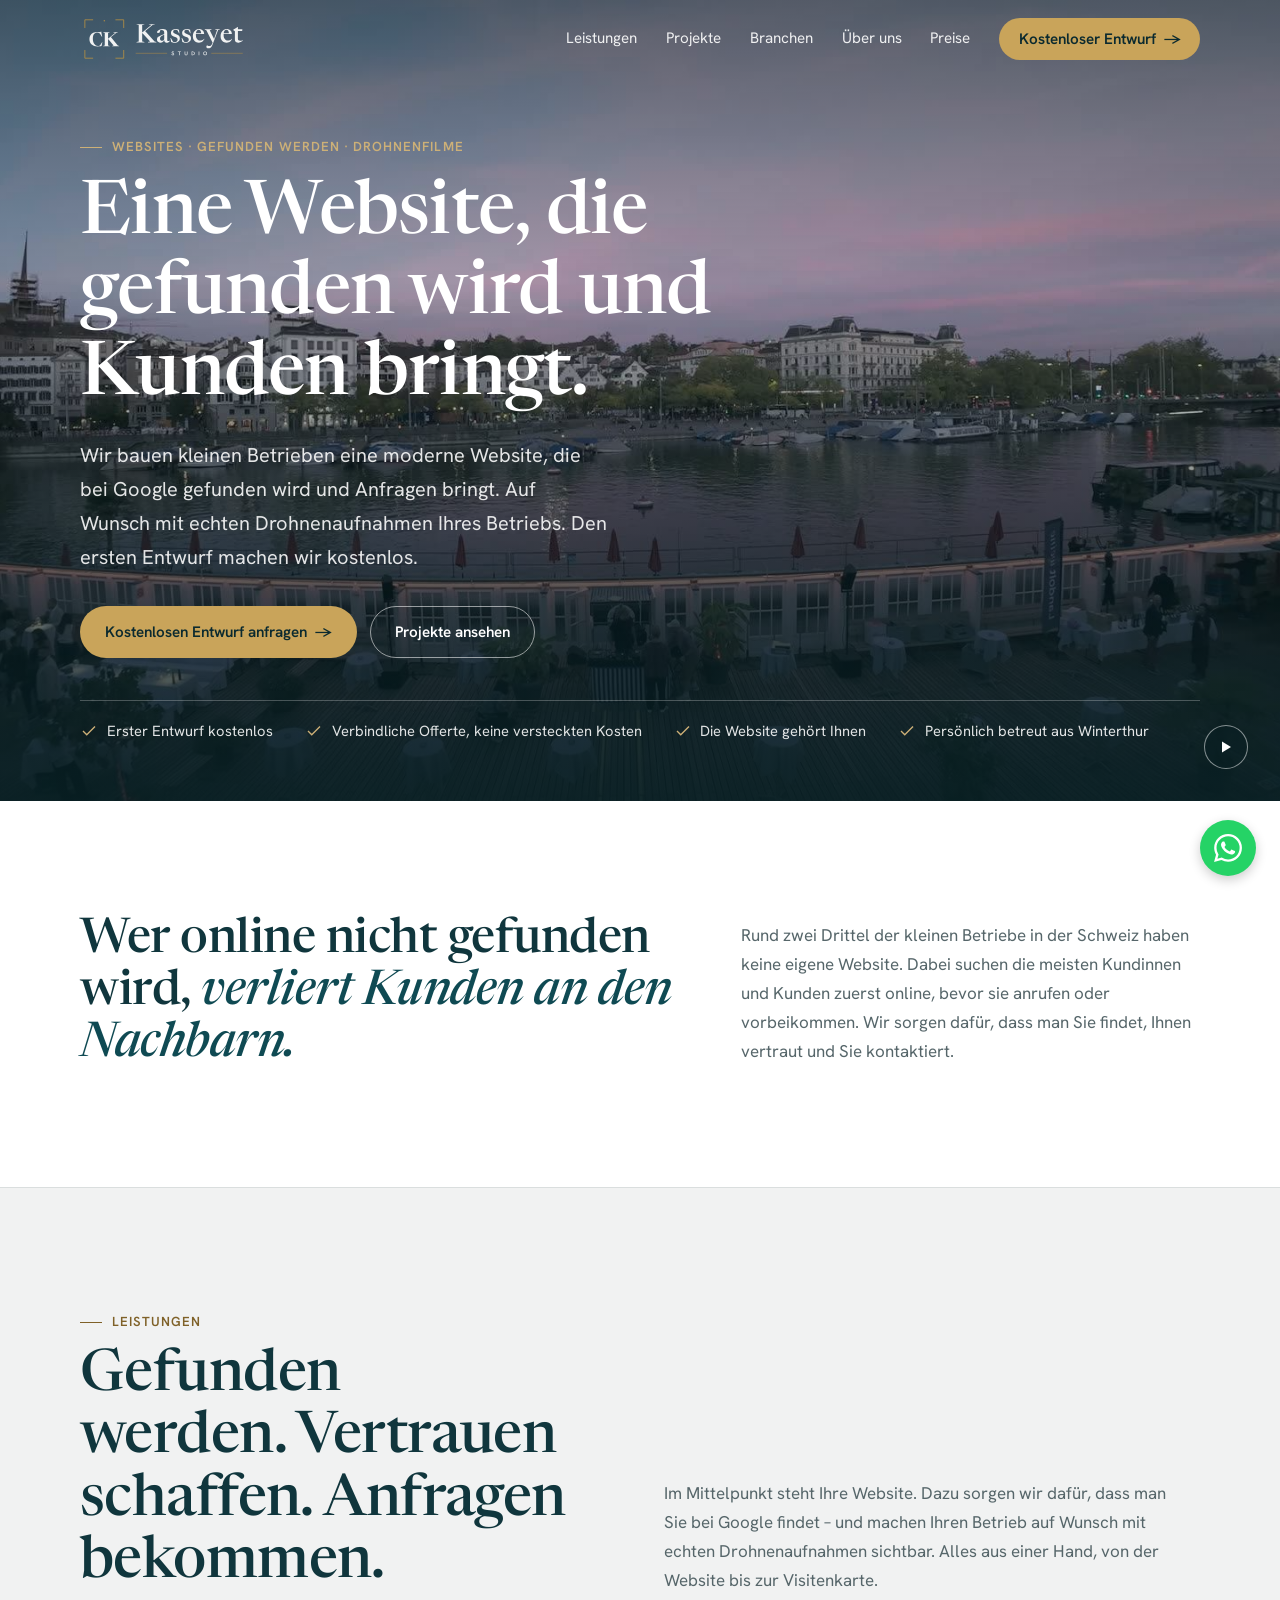
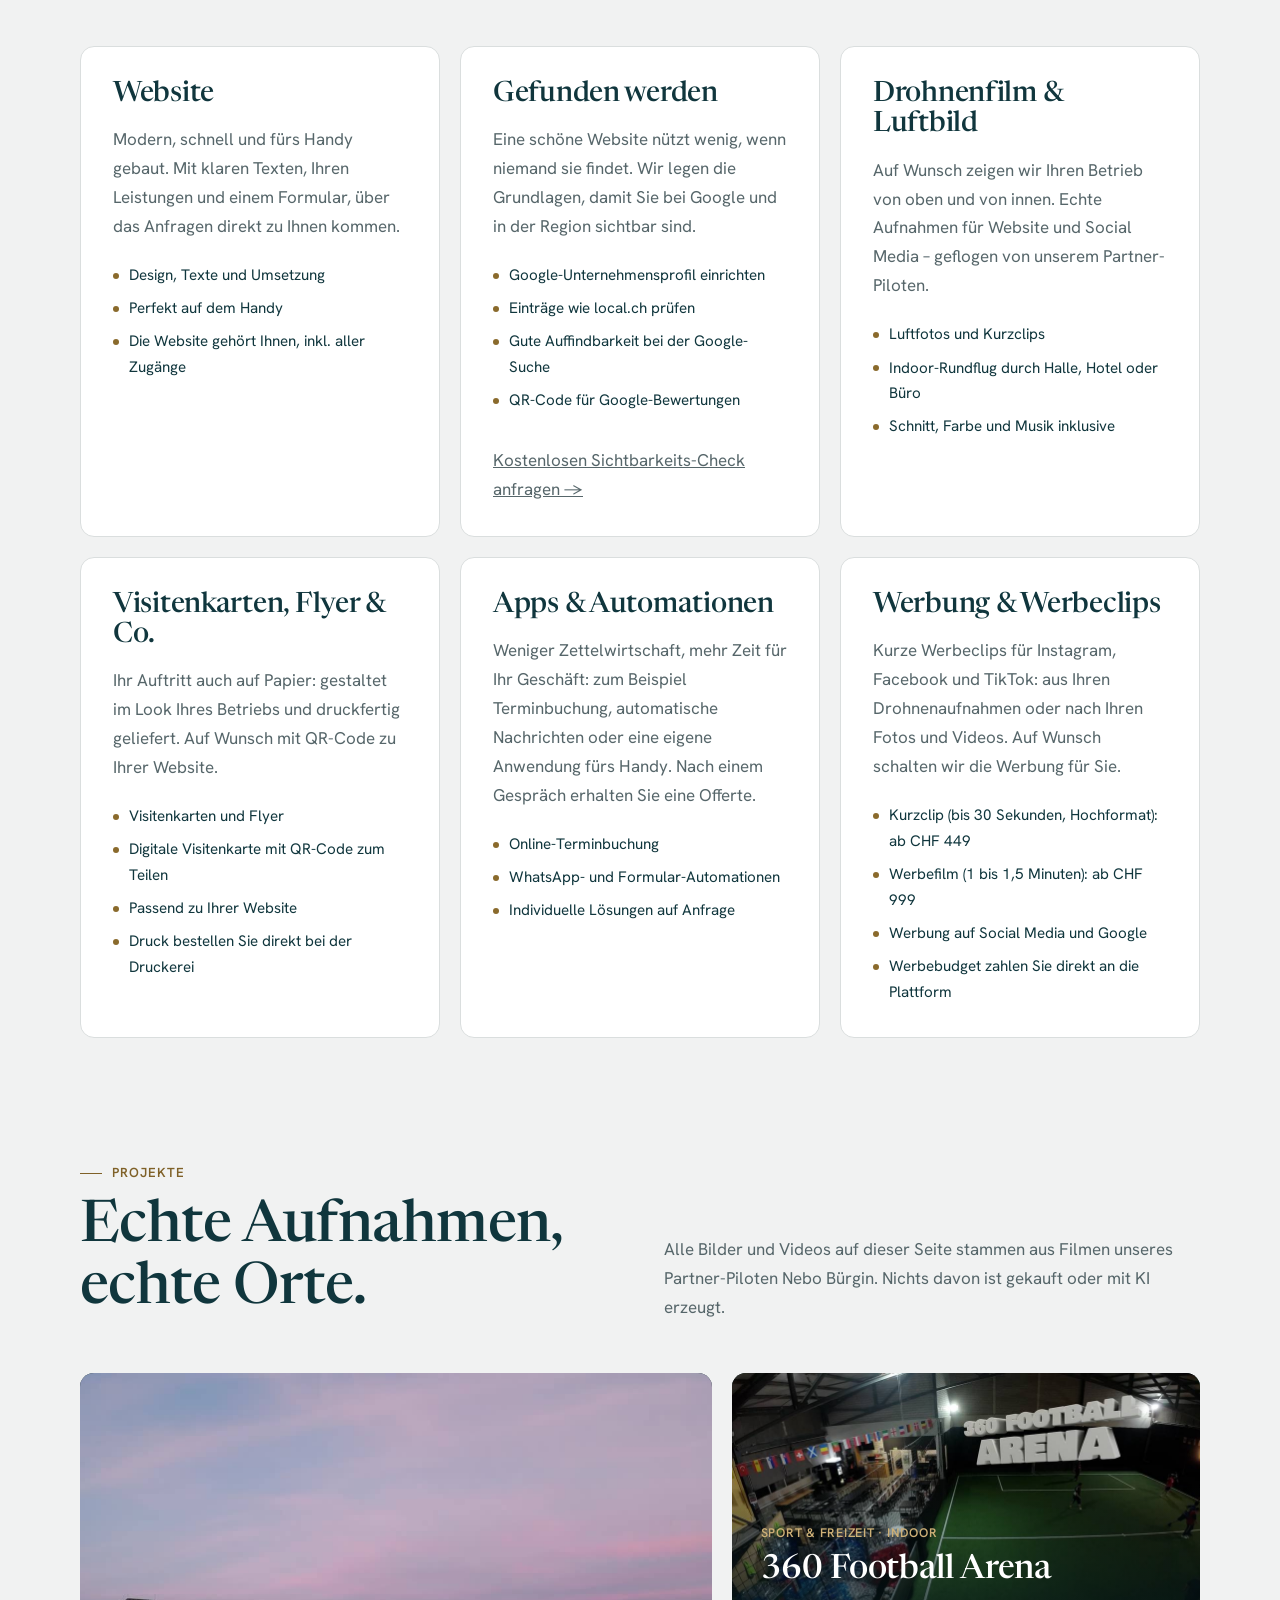
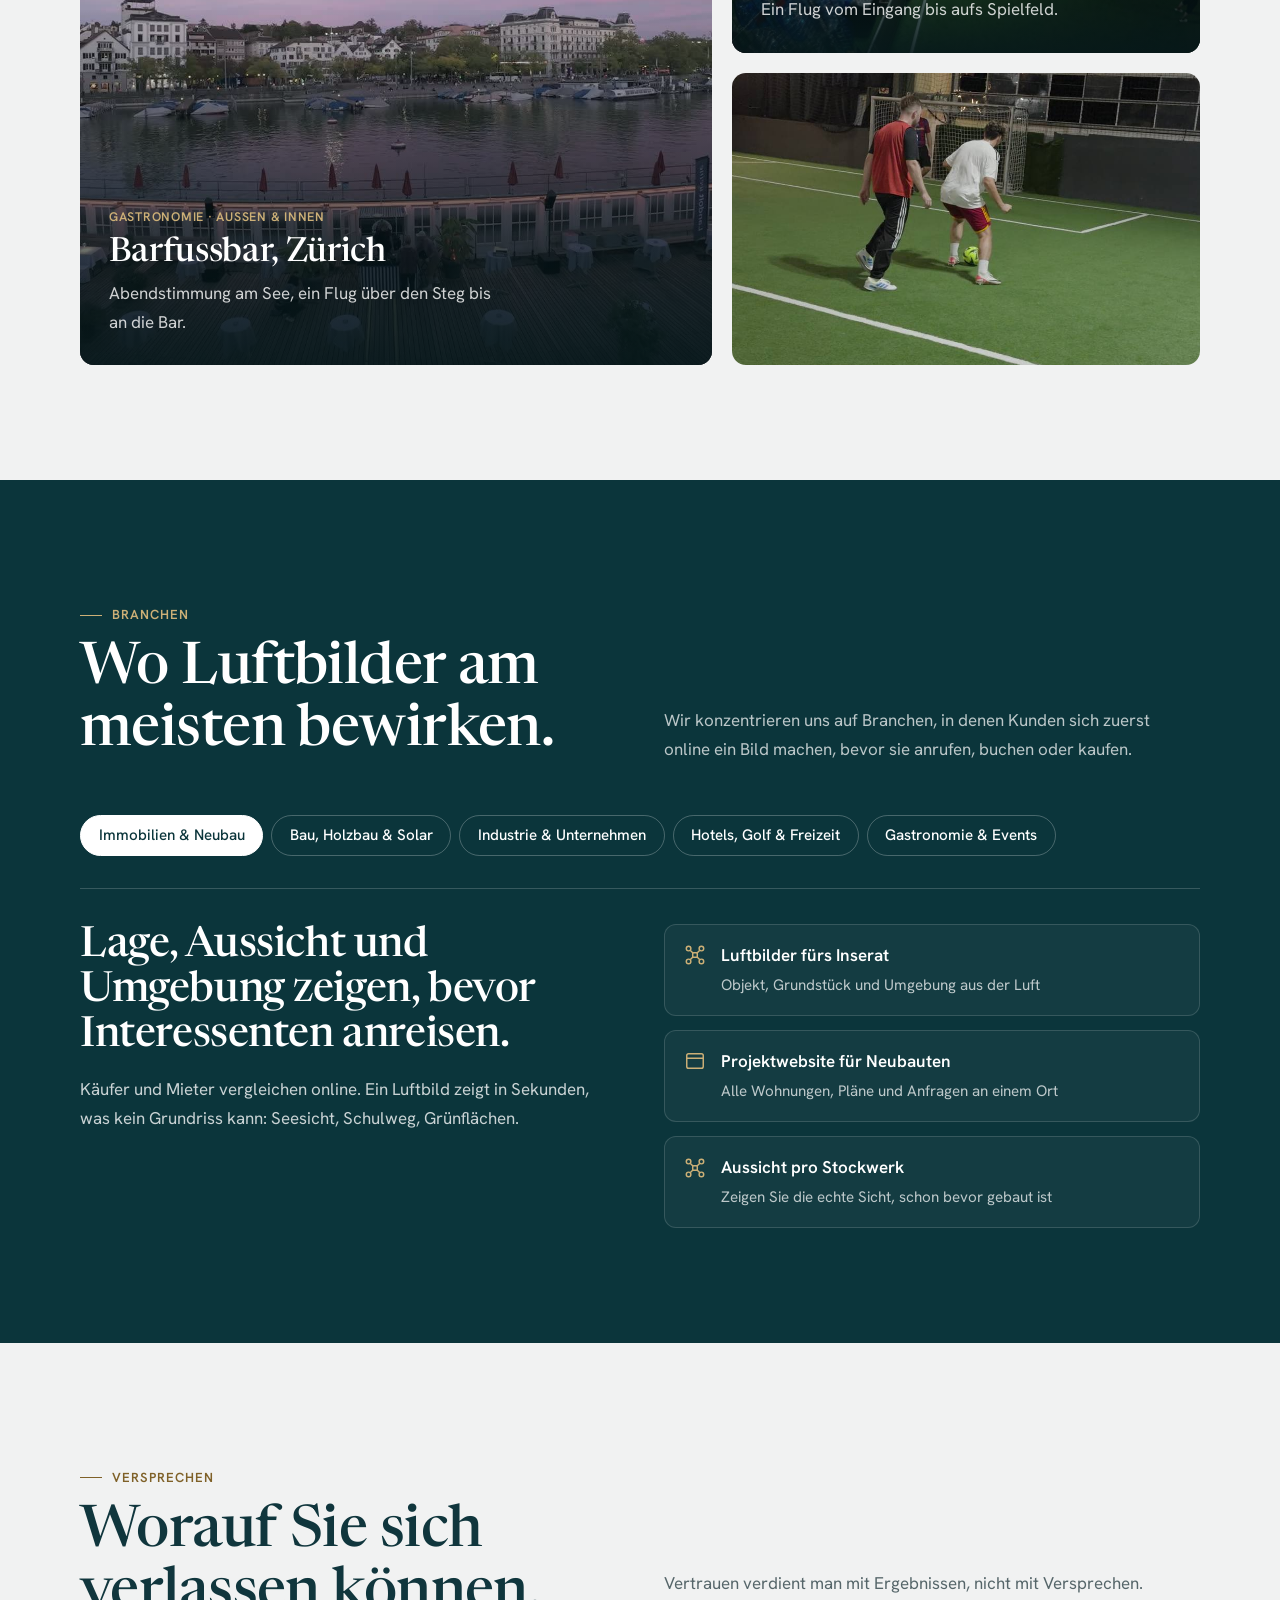
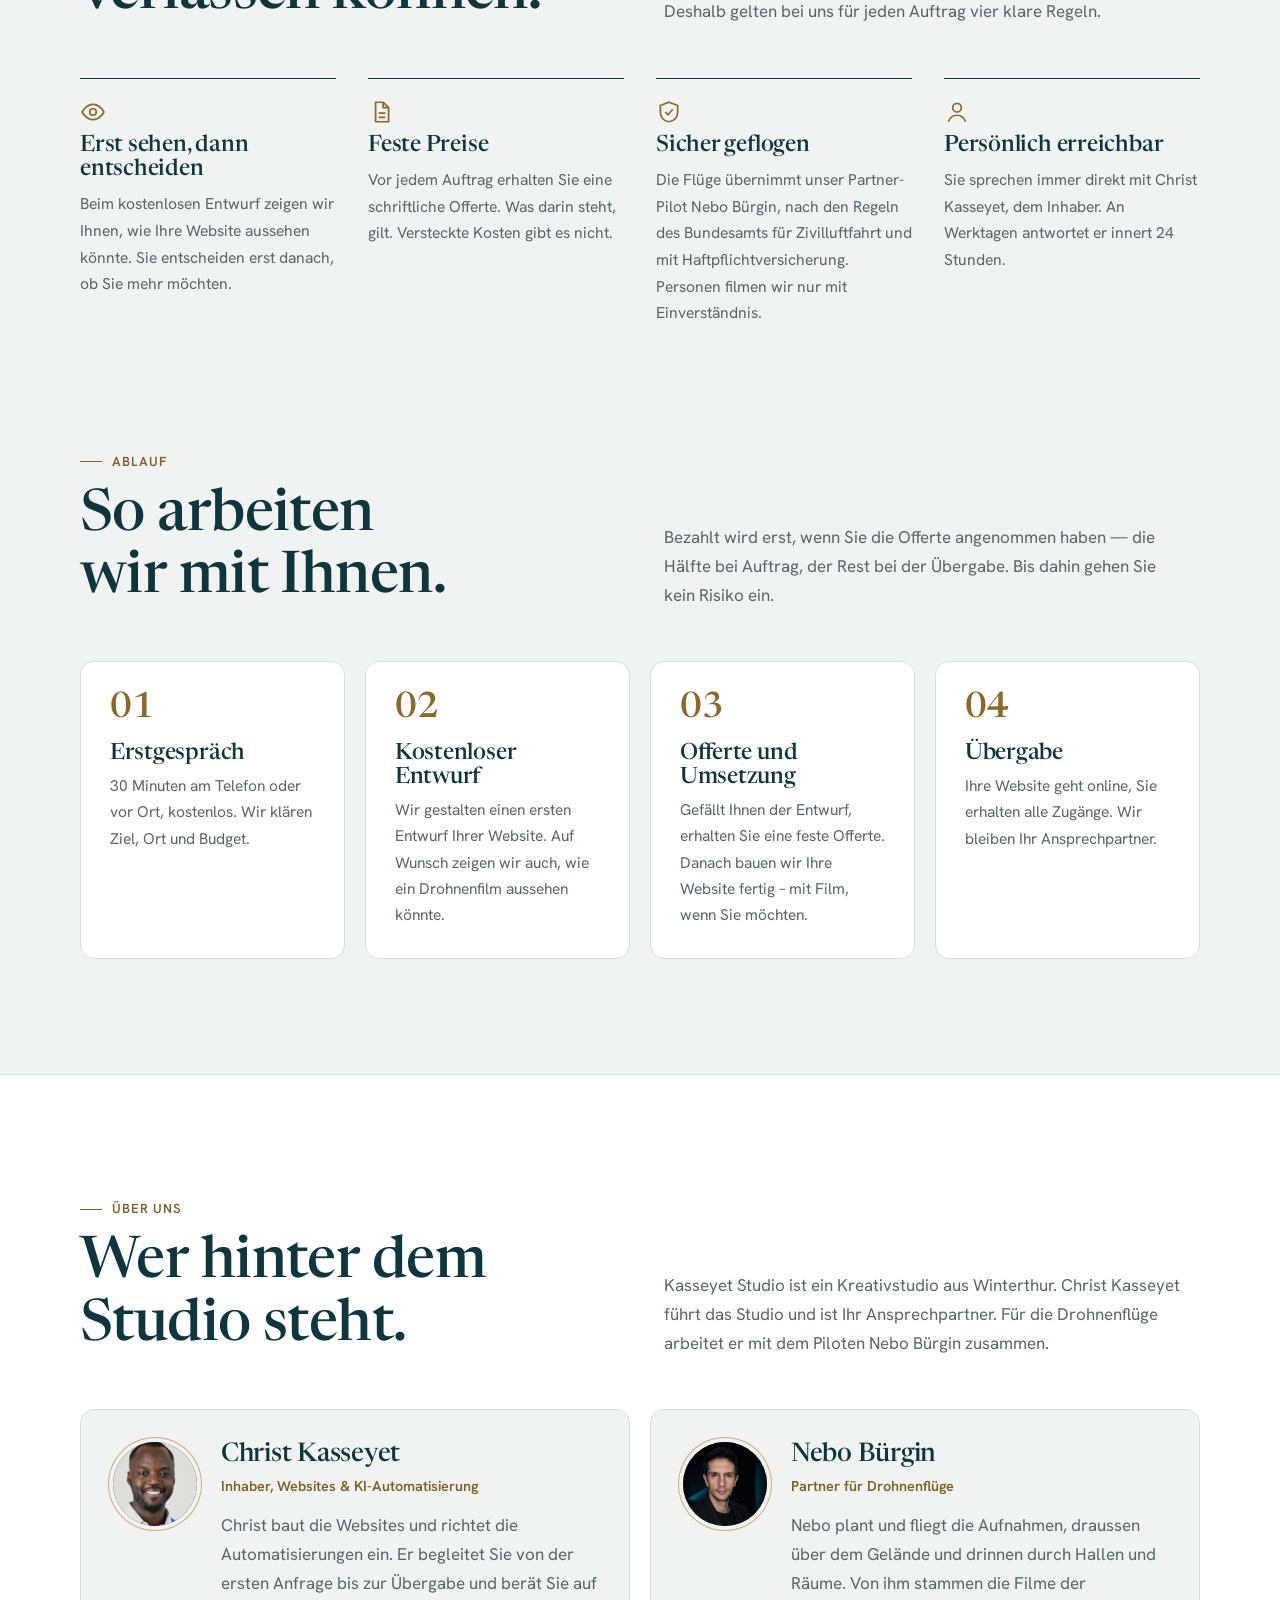
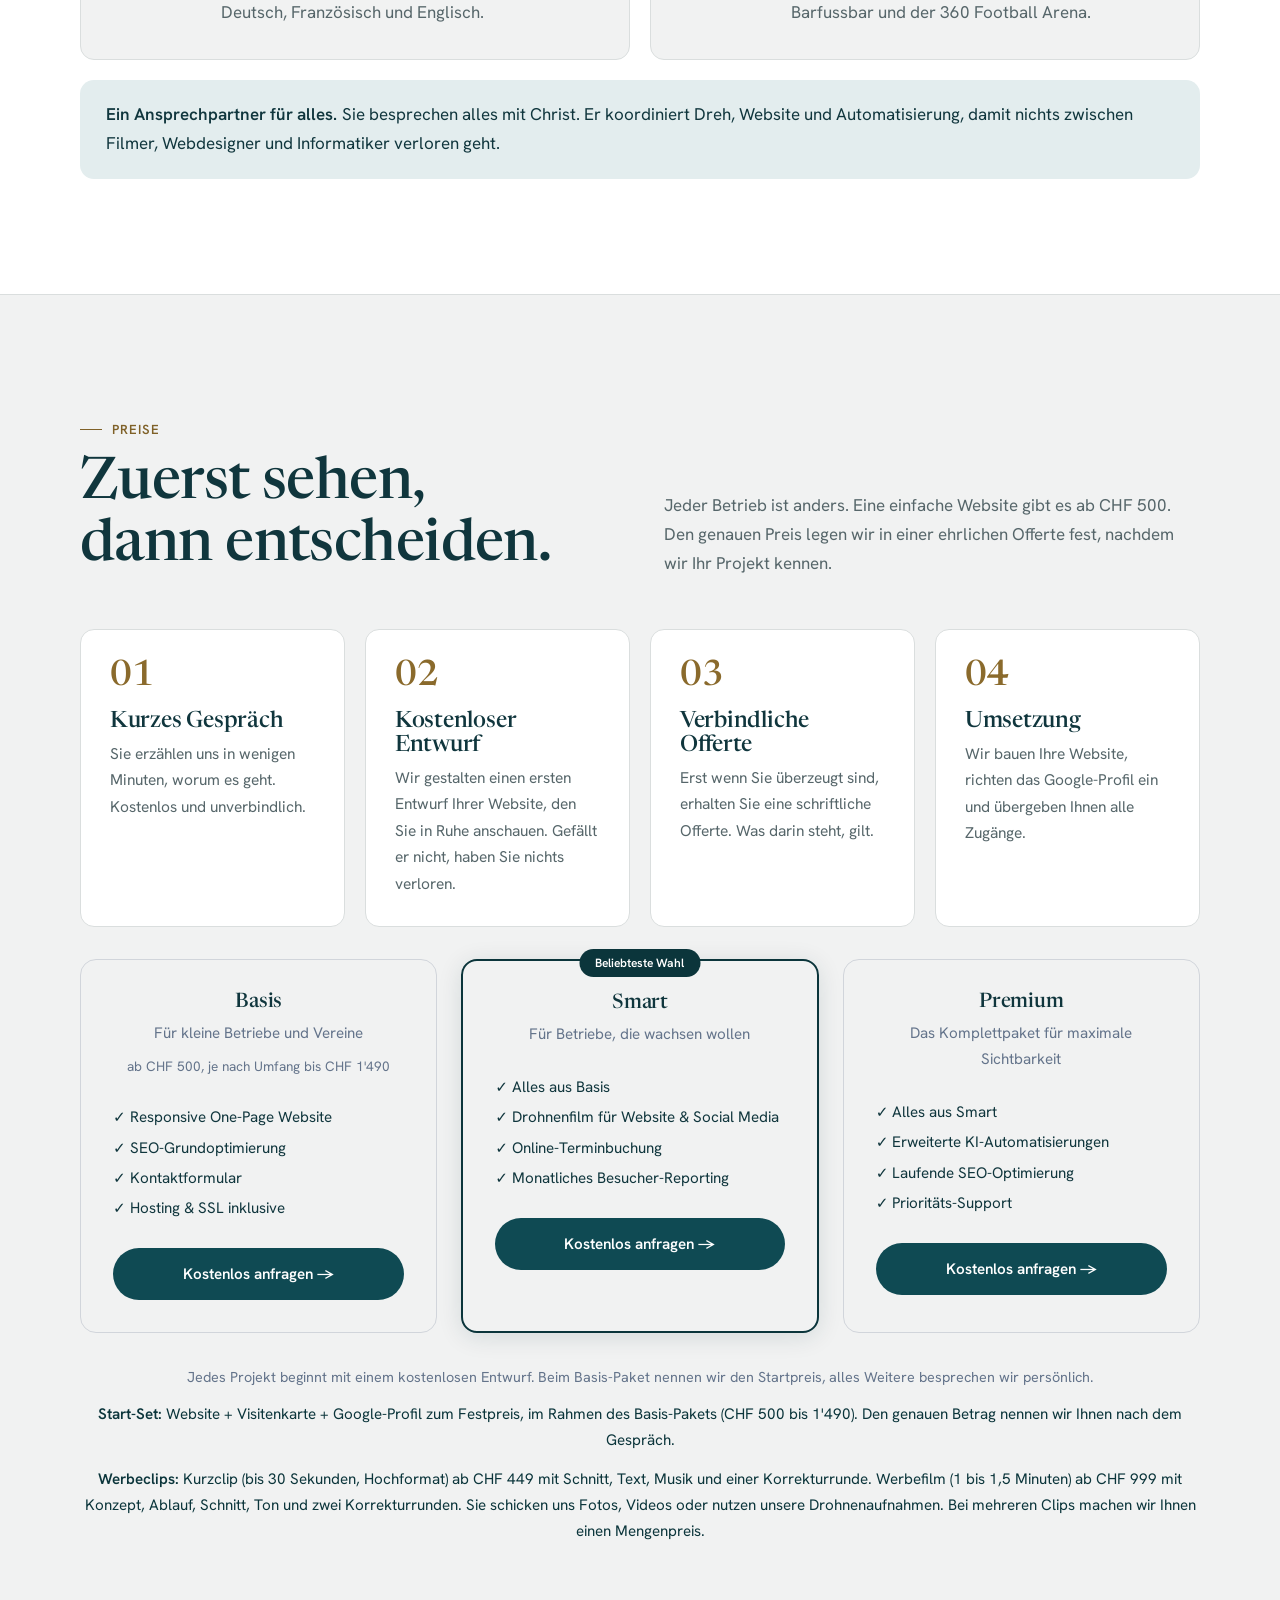
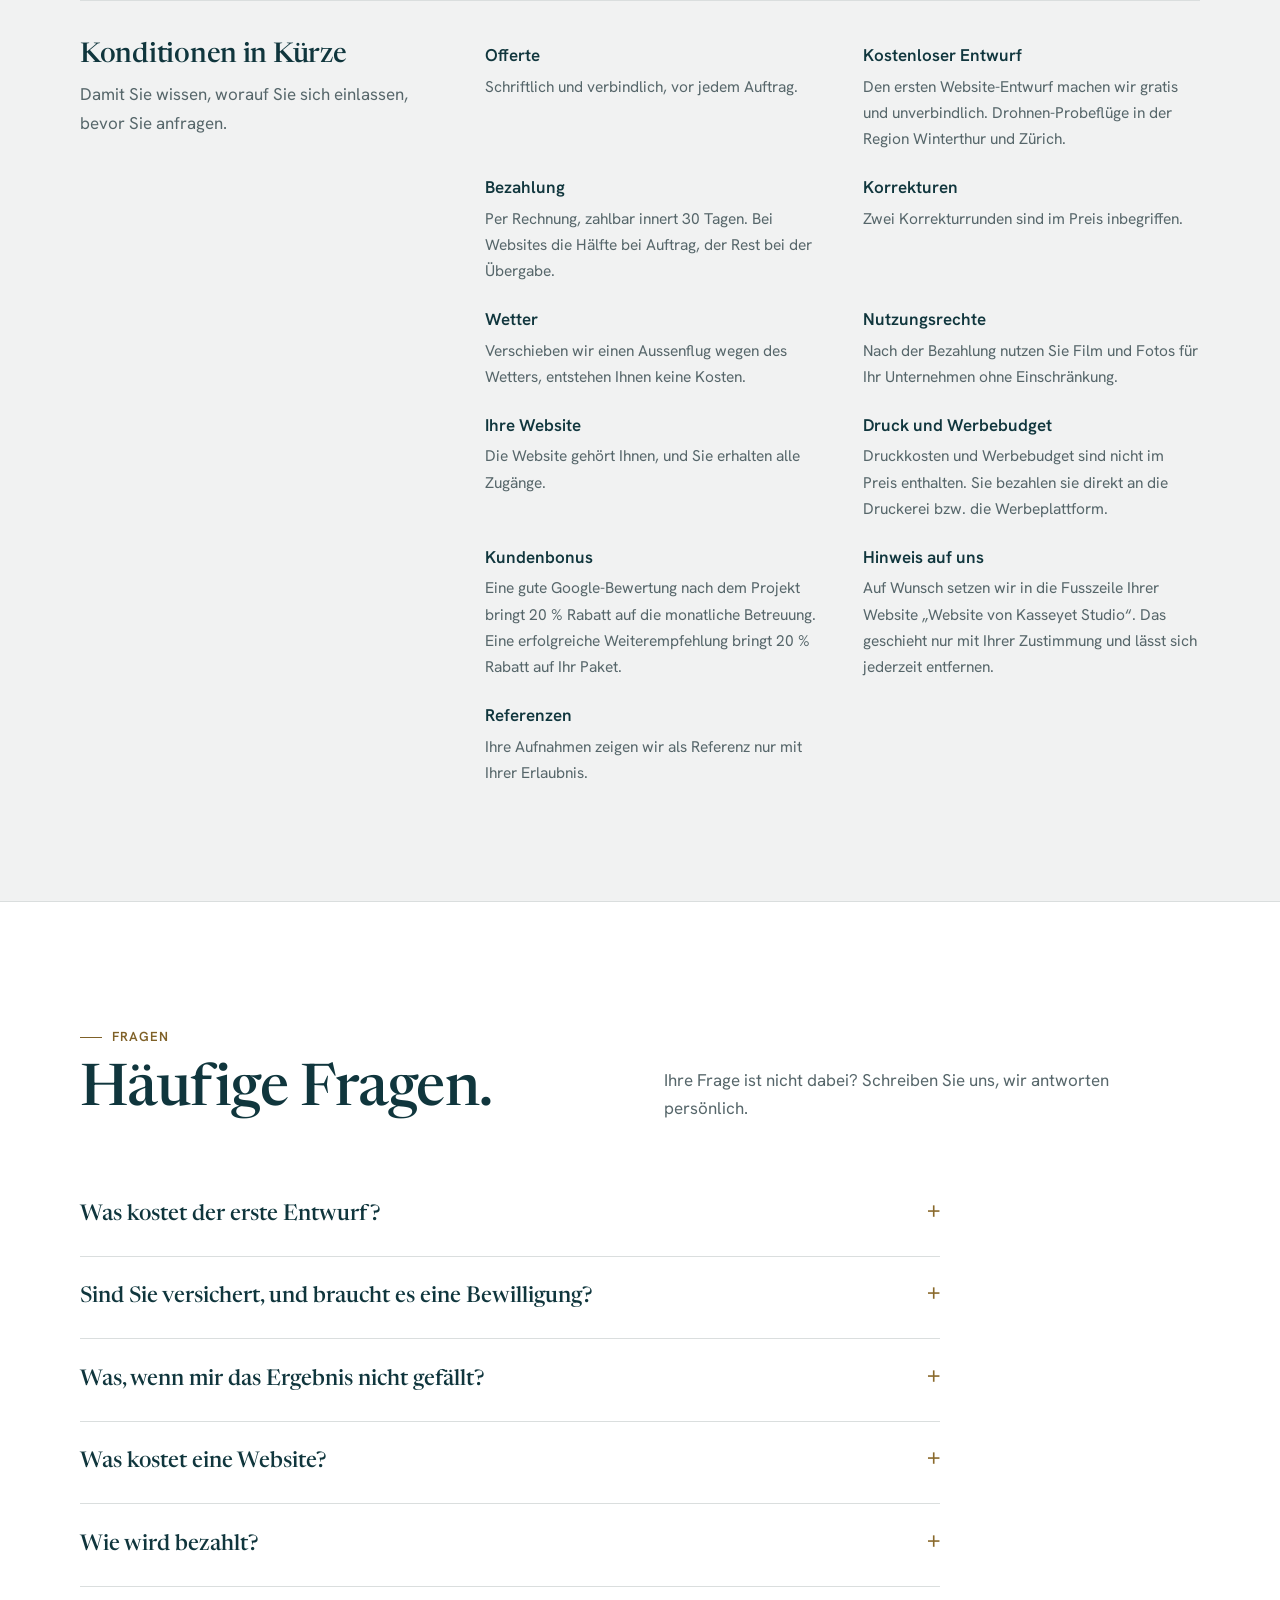
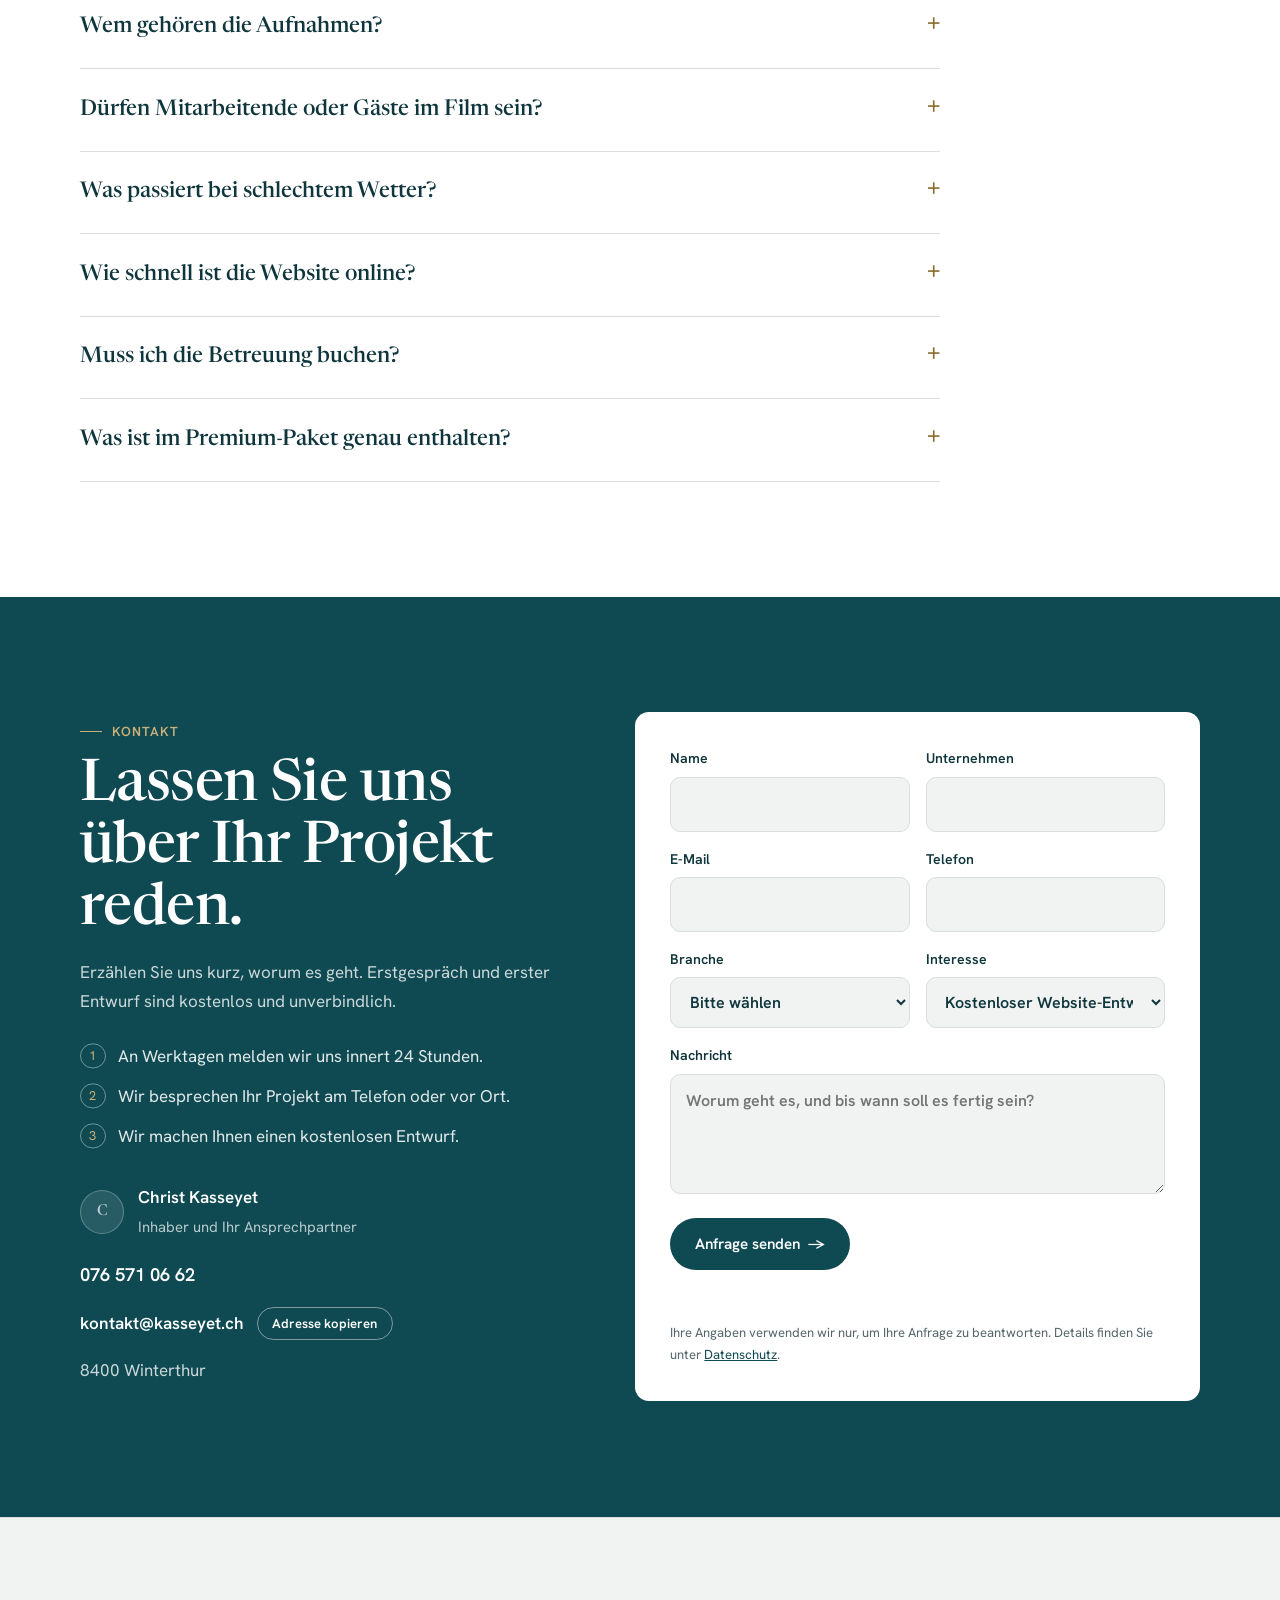
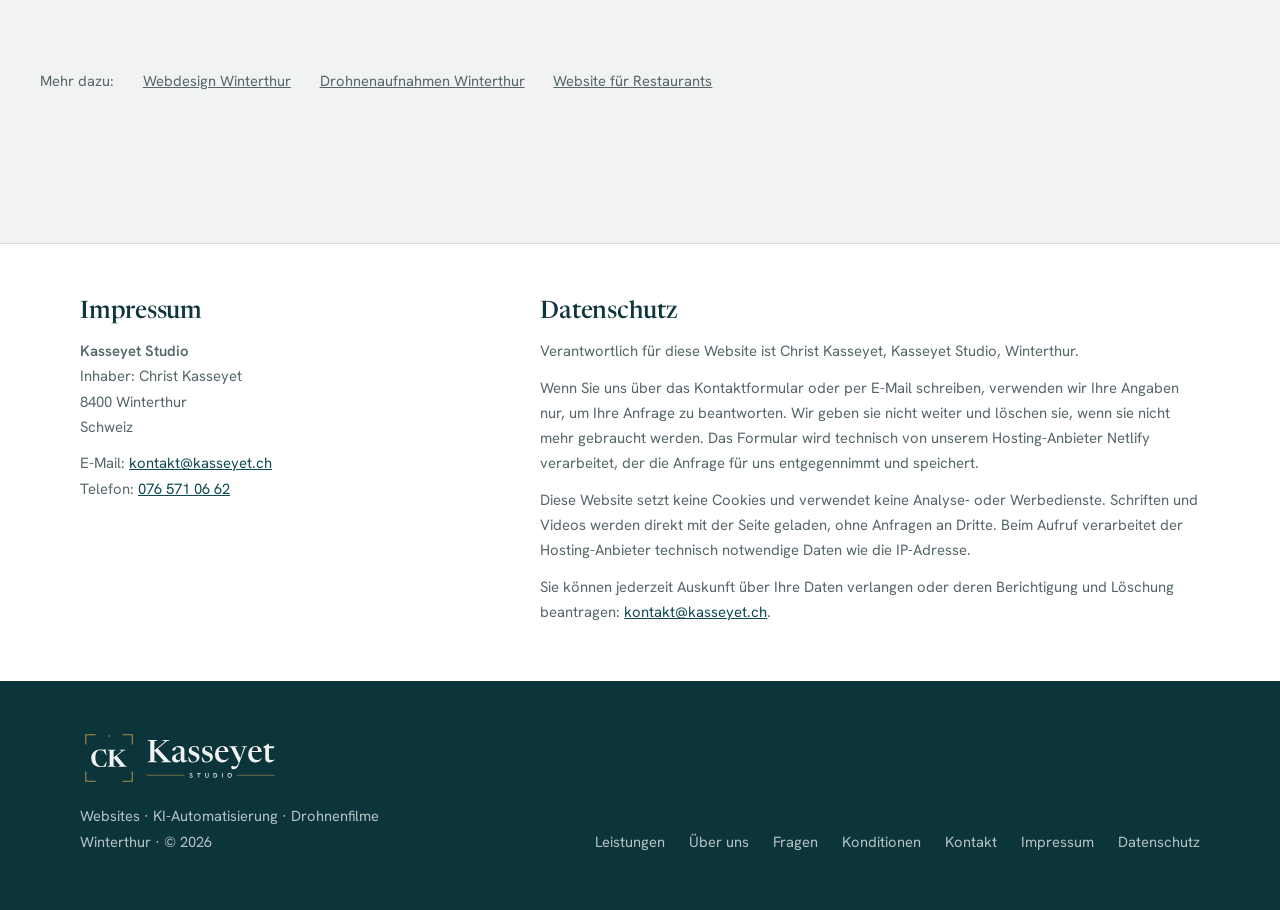
==== commit 7d74054f: "Werbeclip-Preise: Kurzclip ab CHF 449, Werbefilm ab CHF 999, Leistungsumfang ergänzt Co-Authored-By:" ====
--- a/index.html
+++ b/index.html
@@ -122,8 +122,8 @@
         </article>
         <article class="svc">
           <h3>Werbung & Werbeclips</h3>
-          <p>Kurze Werbeclips für Instagram, Facebook und TikTok: aus Ihren Drohnenaufnahmen oder als KI-Clip nach Ihren Fotos und Videos. Auf Wunsch schalten wir die Werbung für Sie.</p>
-          <ul><li>Kurzer KI-Clip im Hochformat (bis 30 Sekunden): CHF 400 bis 900</li><li>Längerer KI-Clip (1 bis 1,5 Minuten): CHF 1'000 bis 2'500</li><li>Werbung auf Social Media und Google</li><li>Werbebudget zahlen Sie direkt an die Plattform</li></ul>
+          <p>Kurze Werbeclips für Instagram, Facebook und TikTok: aus Ihren Drohnenaufnahmen oder nach Ihren Fotos und Videos. Auf Wunsch schalten wir die Werbung für Sie.</p>
+          <ul><li>Kurzclip (bis 30 Sekunden, Hochformat): ab CHF 449</li><li>Werbefilm (1 bis 1,5 Minuten): ab CHF 999</li><li>Werbung auf Social Media und Google</li><li>Werbebudget zahlen Sie direkt an die Plattform</li></ul>
         </article>
       </div>
     </div>
@@ -282,7 +282,7 @@
       </div>
       <p style="text-align:center;color:#64748b;font-size:.9rem;margin-top:1rem">Jedes Projekt beginnt mit einem kostenlosen Entwurf. Beim Basis-Paket nennen wir den Startpreis, alles Weitere besprechen wir persönlich.</p>
       <p style="text-align:center;color:#0B353B;font-size:.95rem;margin-top:.8rem"><b>Start-Set:</b> Website + Visitenkarte + Google-Profil zum Festpreis, im Rahmen des Basis-Pakets (CHF 500 bis 1'490). Den genauen Betrag nennen wir Ihnen nach dem Gespräch.</p>
-      <p style="text-align:center;color:#0B353B;font-size:.95rem;margin-top:.8rem"><b>Werbeclips (KI-generiert):</b> kurzer Clip bis 30 Sekunden CHF 400 bis 900, längerer Clip von 1 bis 1,5 Minuten CHF 1'000 bis 2'500. Sie schicken uns ein paar Fotos oder Videos als Vorlage. Bei mehreren Clips gibt es Rabatt.</p>
+      <p style="text-align:center;color:#0B353B;font-size:.95rem;margin-top:.8rem"><b>Werbeclips:</b> Kurzclip (bis 30 Sekunden, Hochformat) ab CHF 449 mit Schnitt, Text, Musik und einer Korrekturrunde. Werbefilm (1 bis 1,5 Minuten) ab CHF 999 mit Konzept, Ablauf, Schnitt, Ton und zwei Korrekturrunden. Sie schicken uns Fotos, Videos oder nutzen unsere Drohnenaufnahmen. Bei mehreren Clips machen wir Ihnen einen Mengenpreis.</p>
       <div class="terms" id="konditionen">
         <div><h3>Konditionen in Kürze</h3><p>Damit Sie wissen, worauf Sie sich einlassen, bevor Sie anfragen.</p></div>
         <dl>
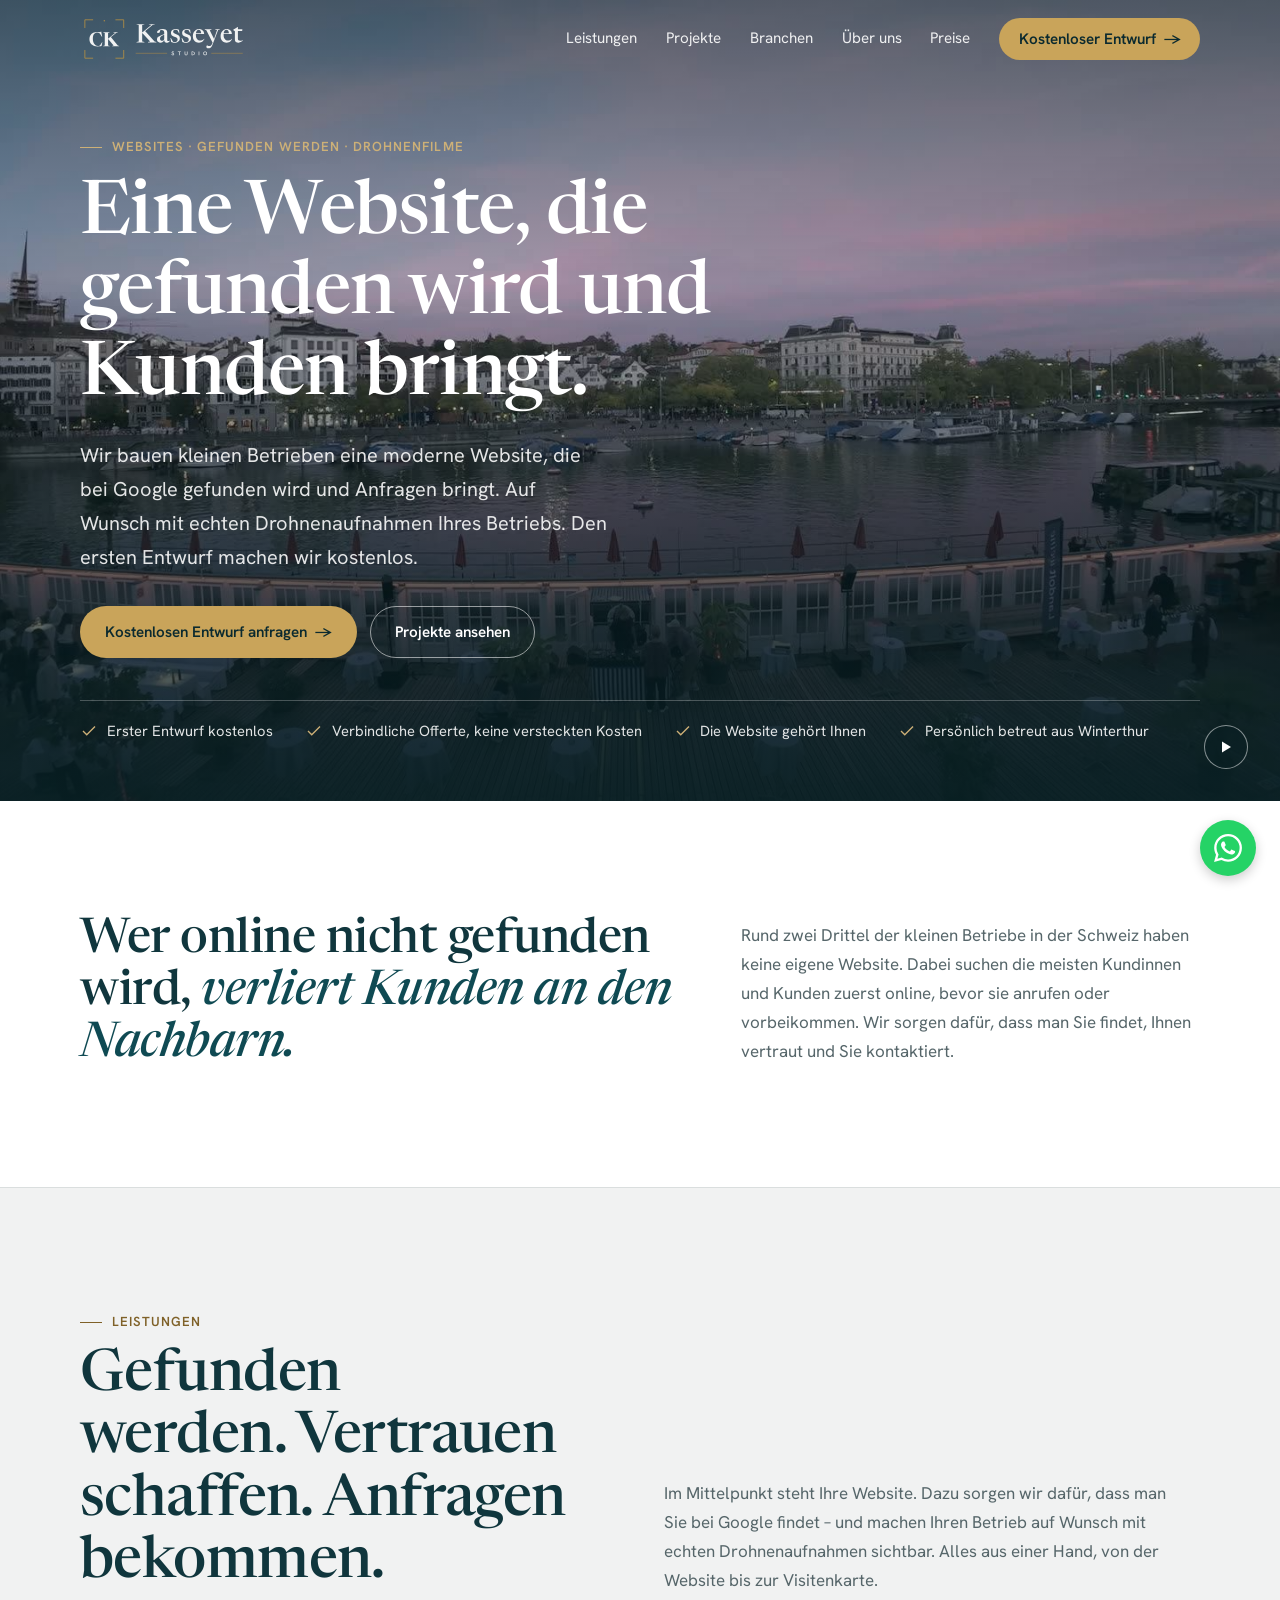
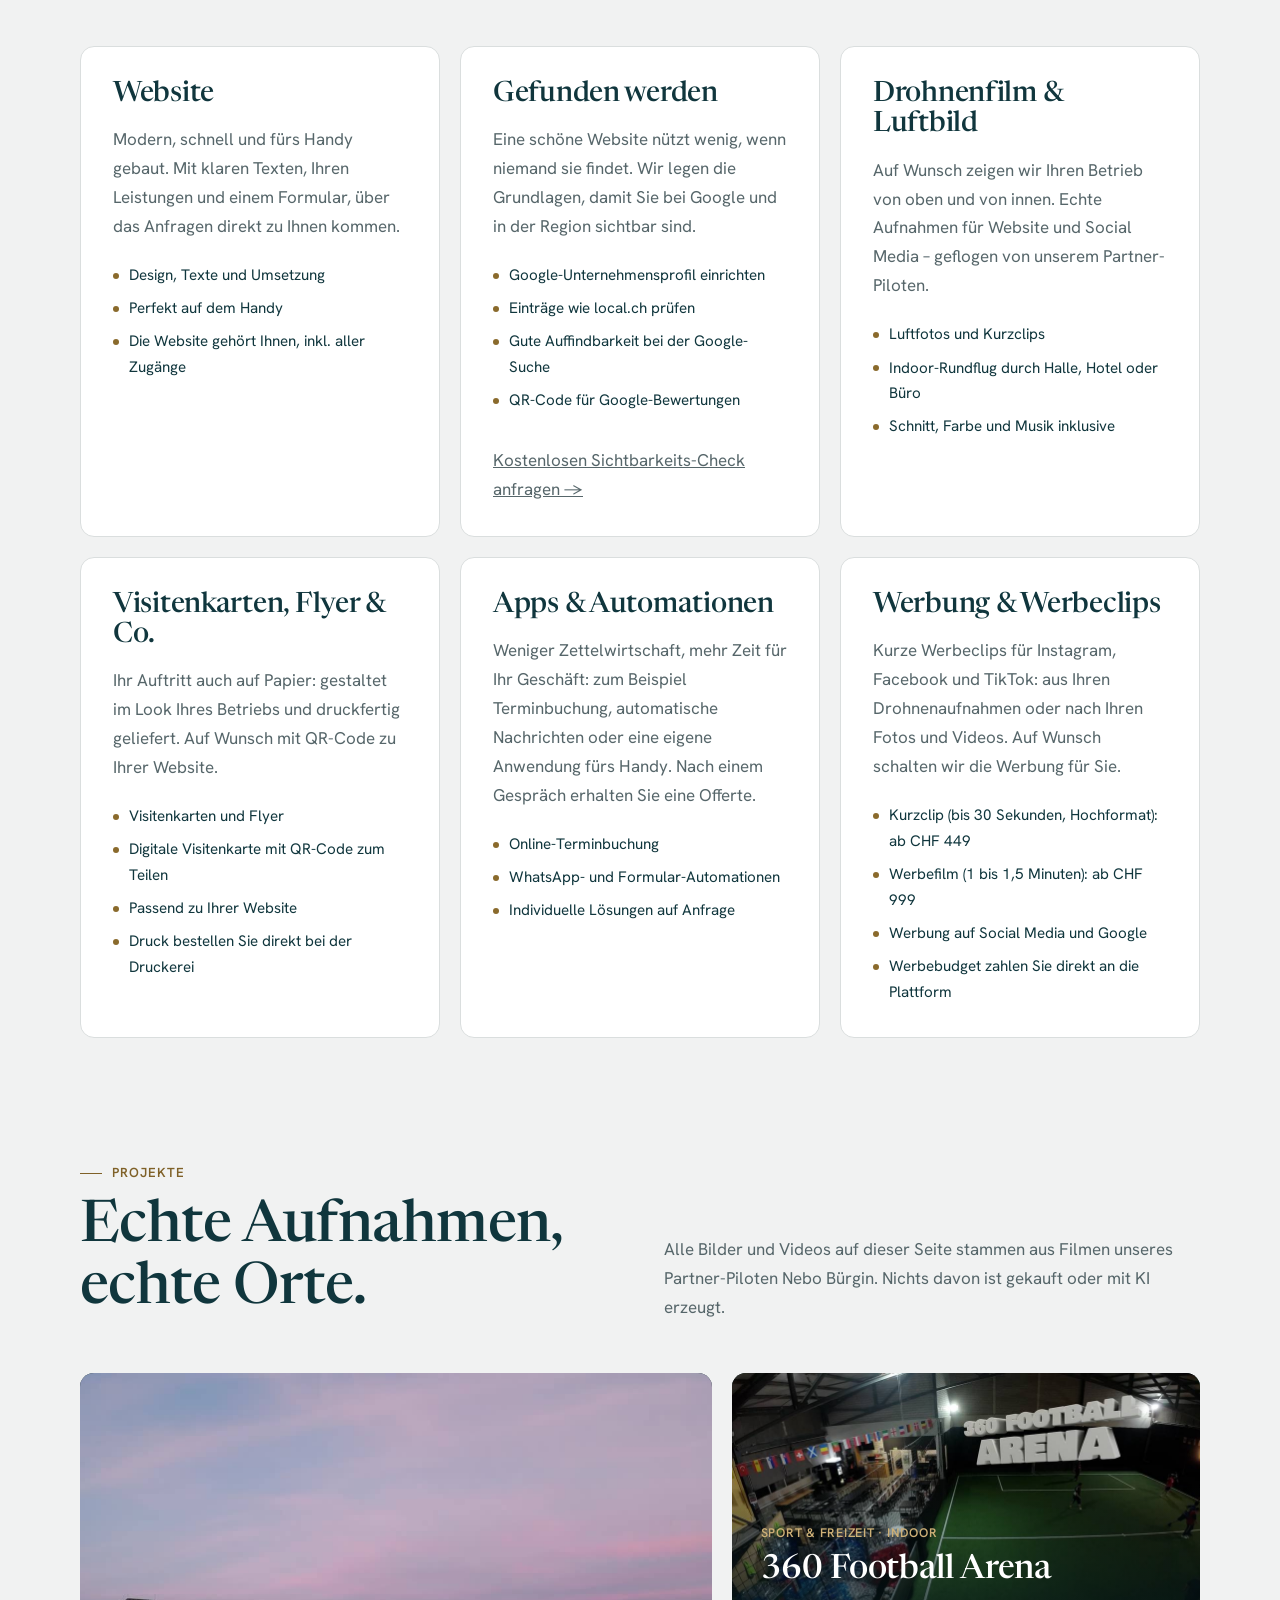
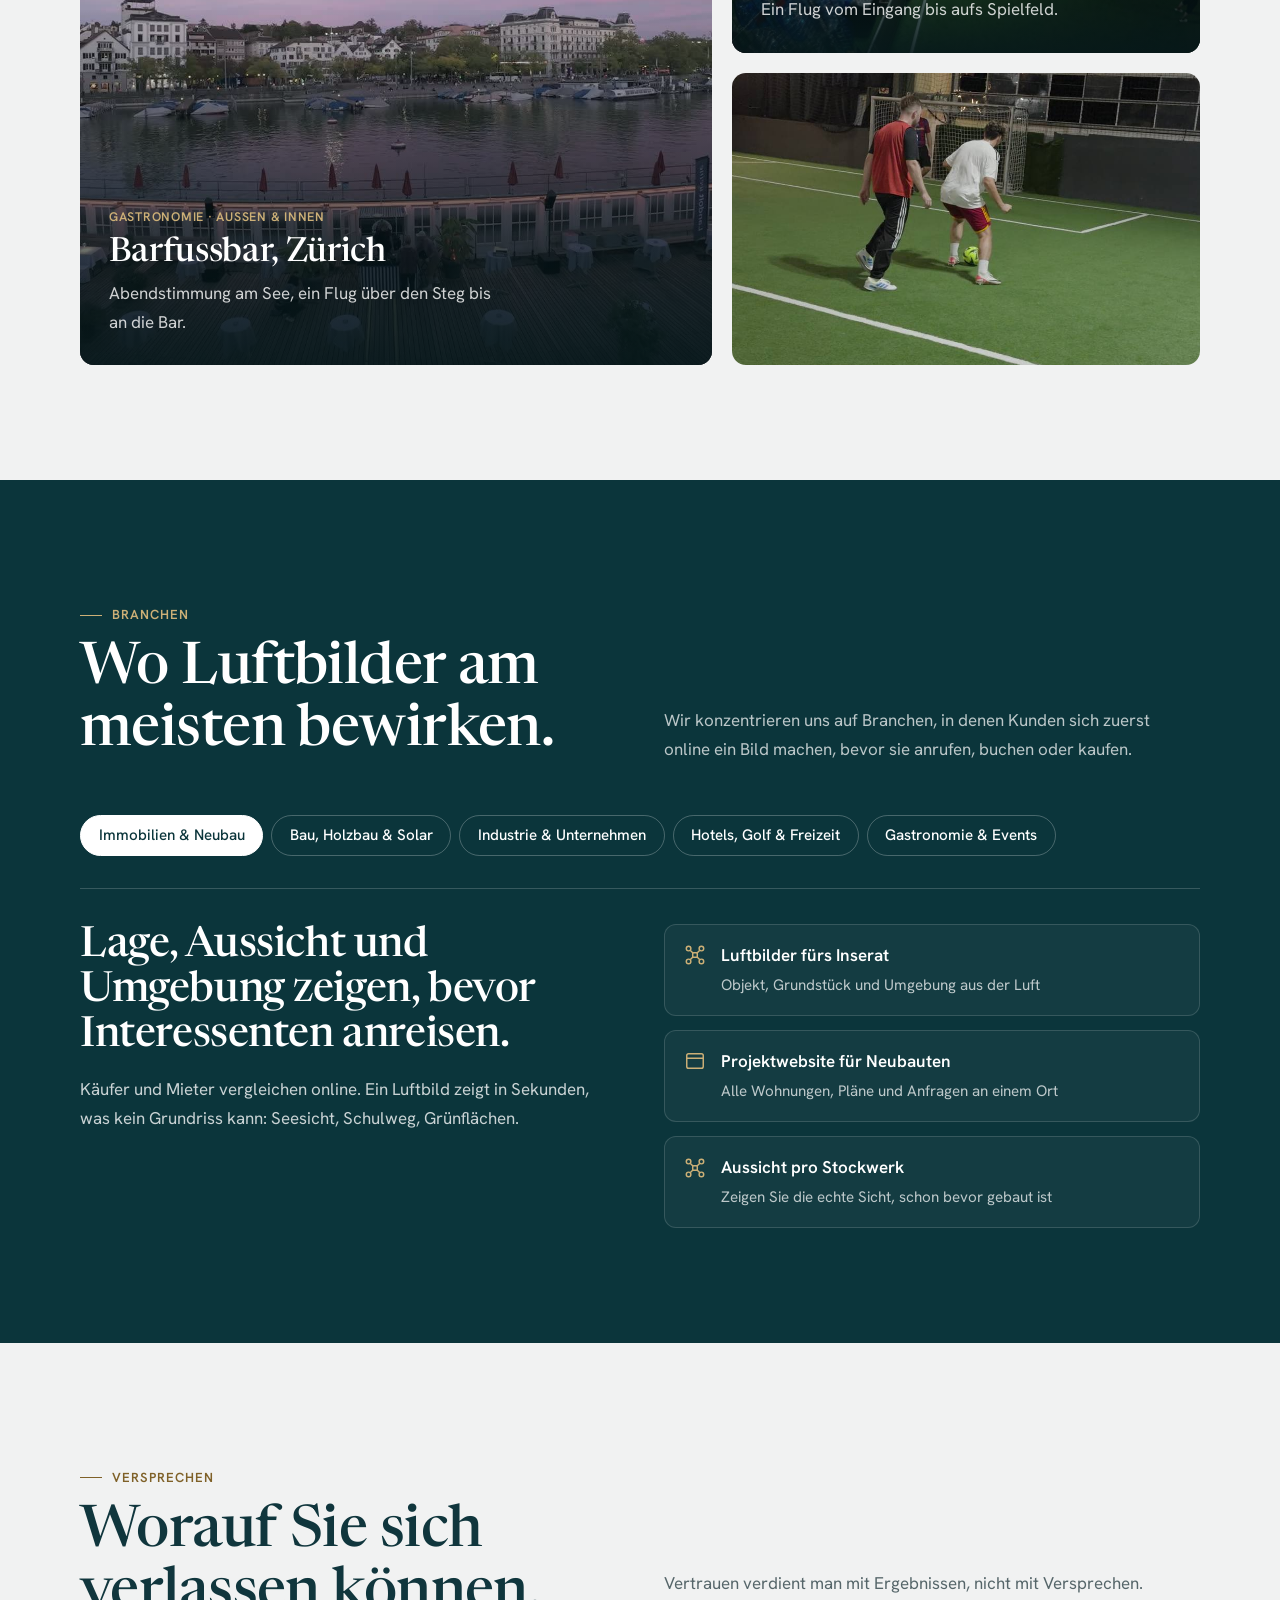
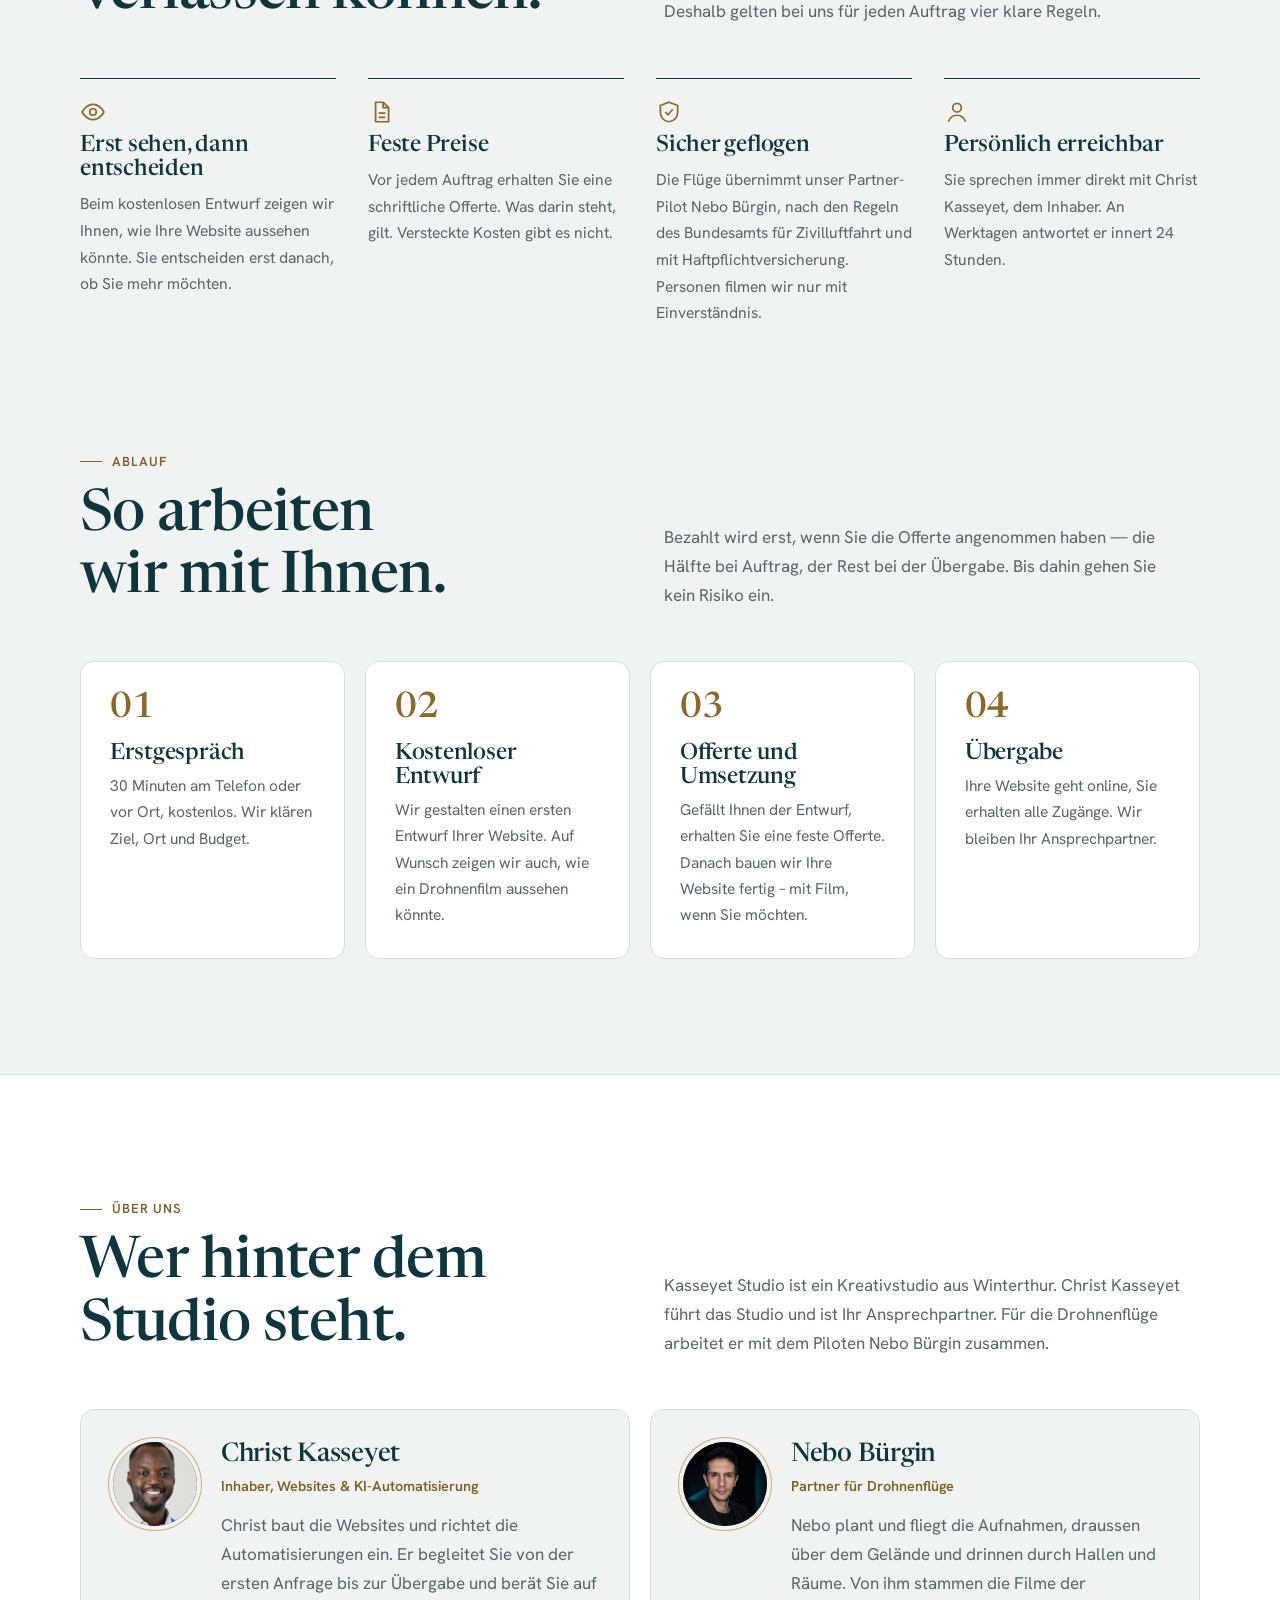
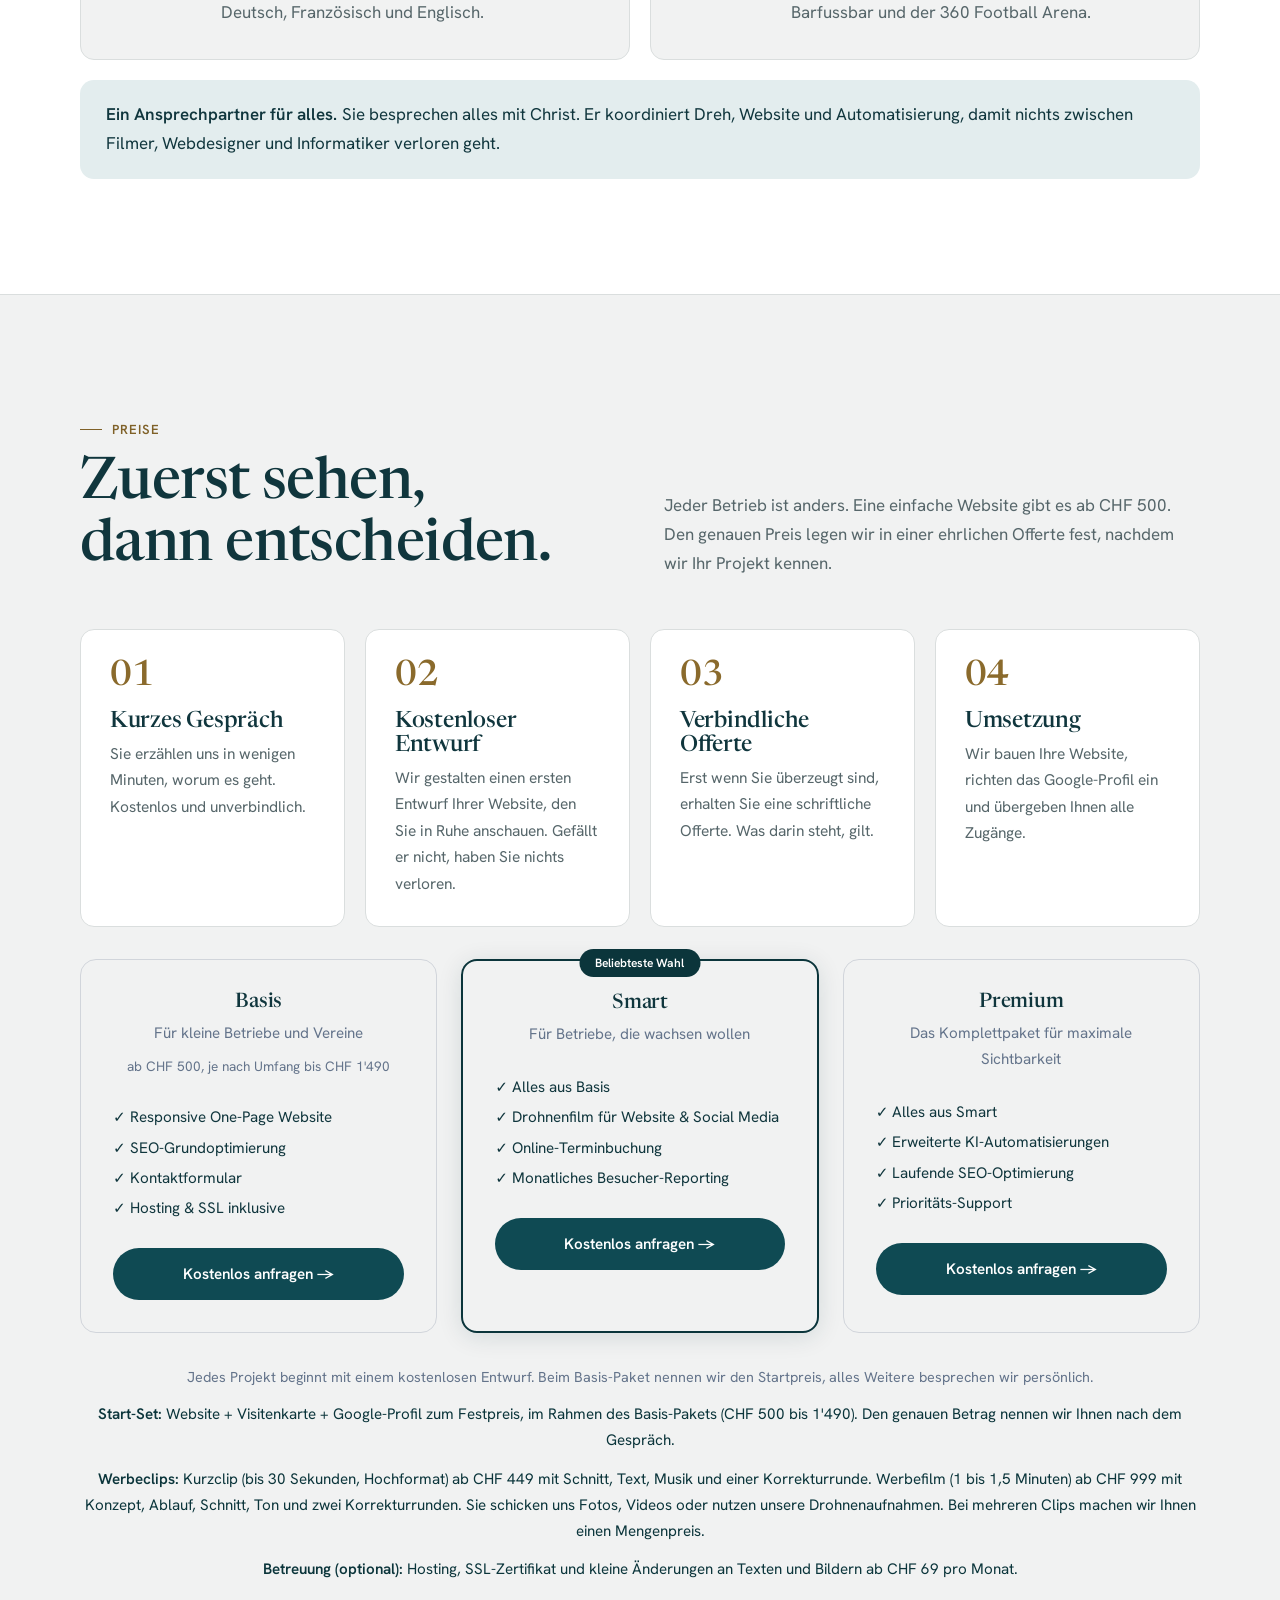
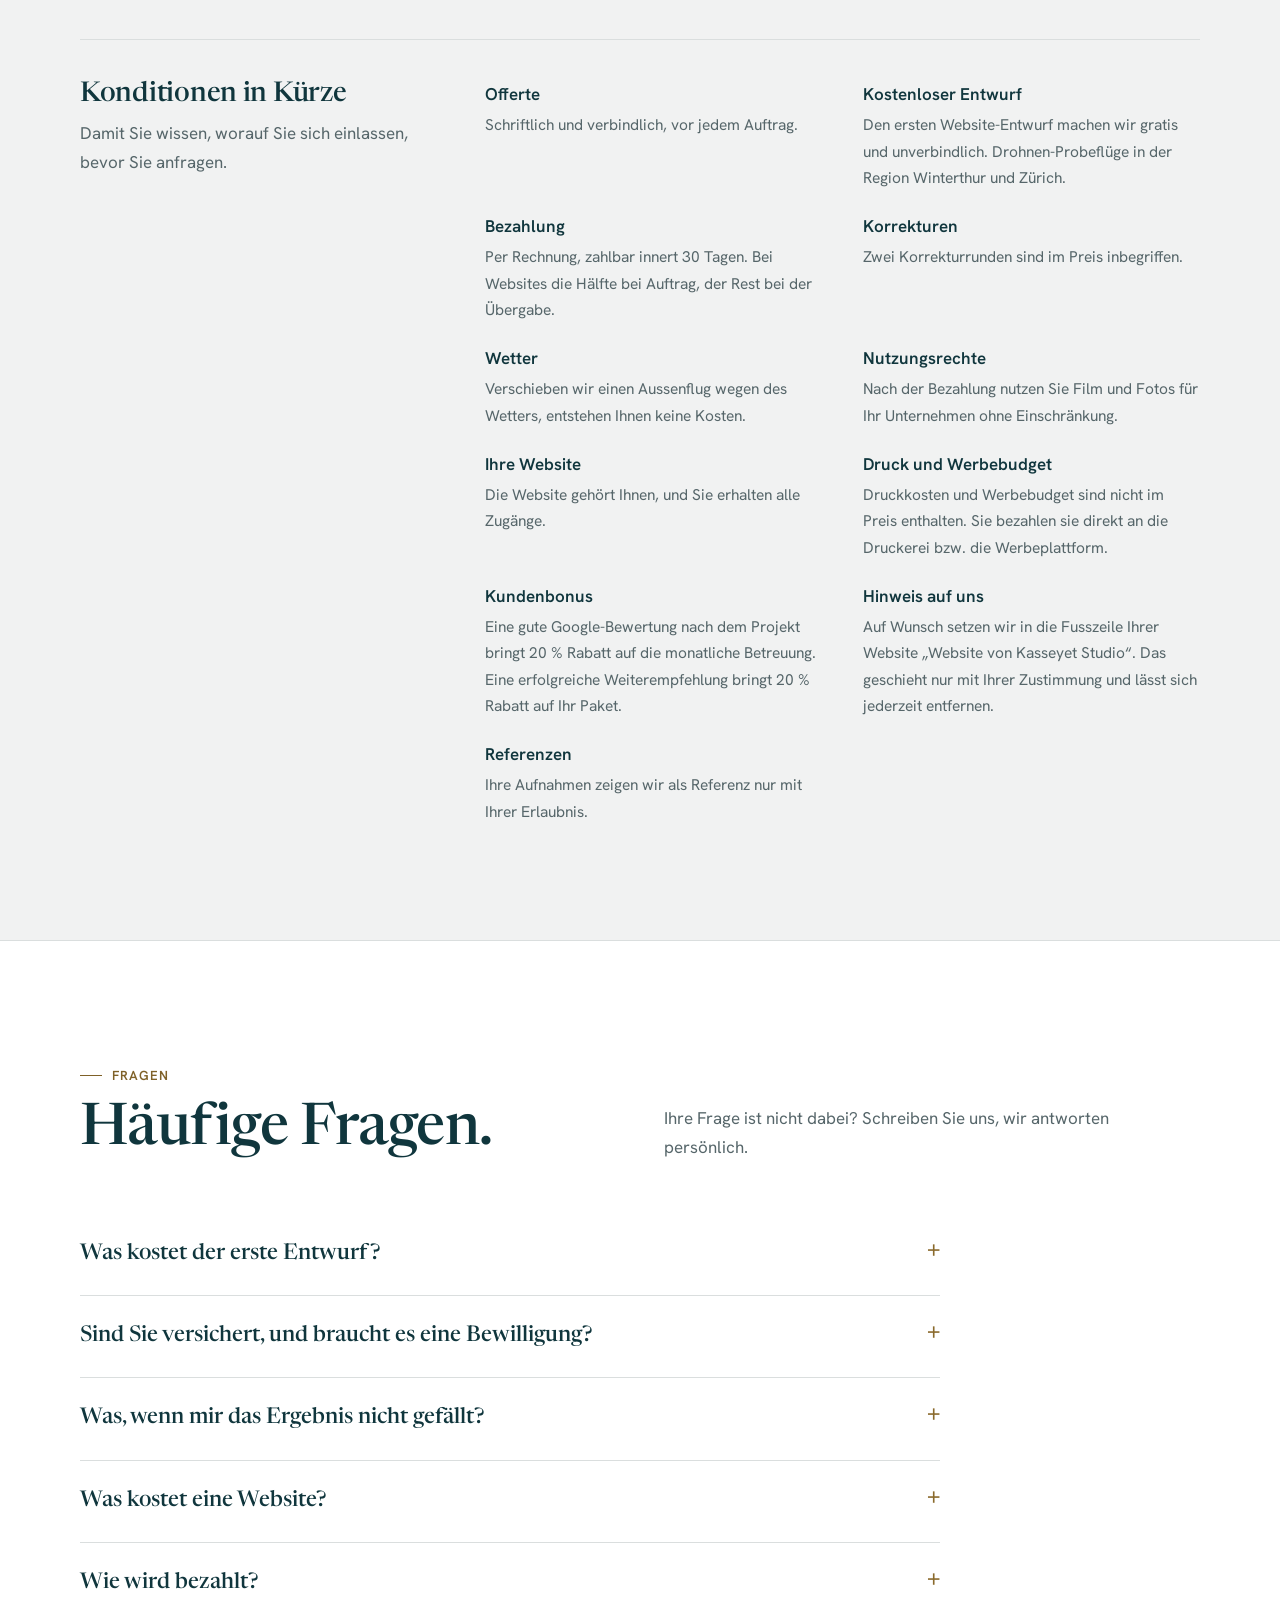
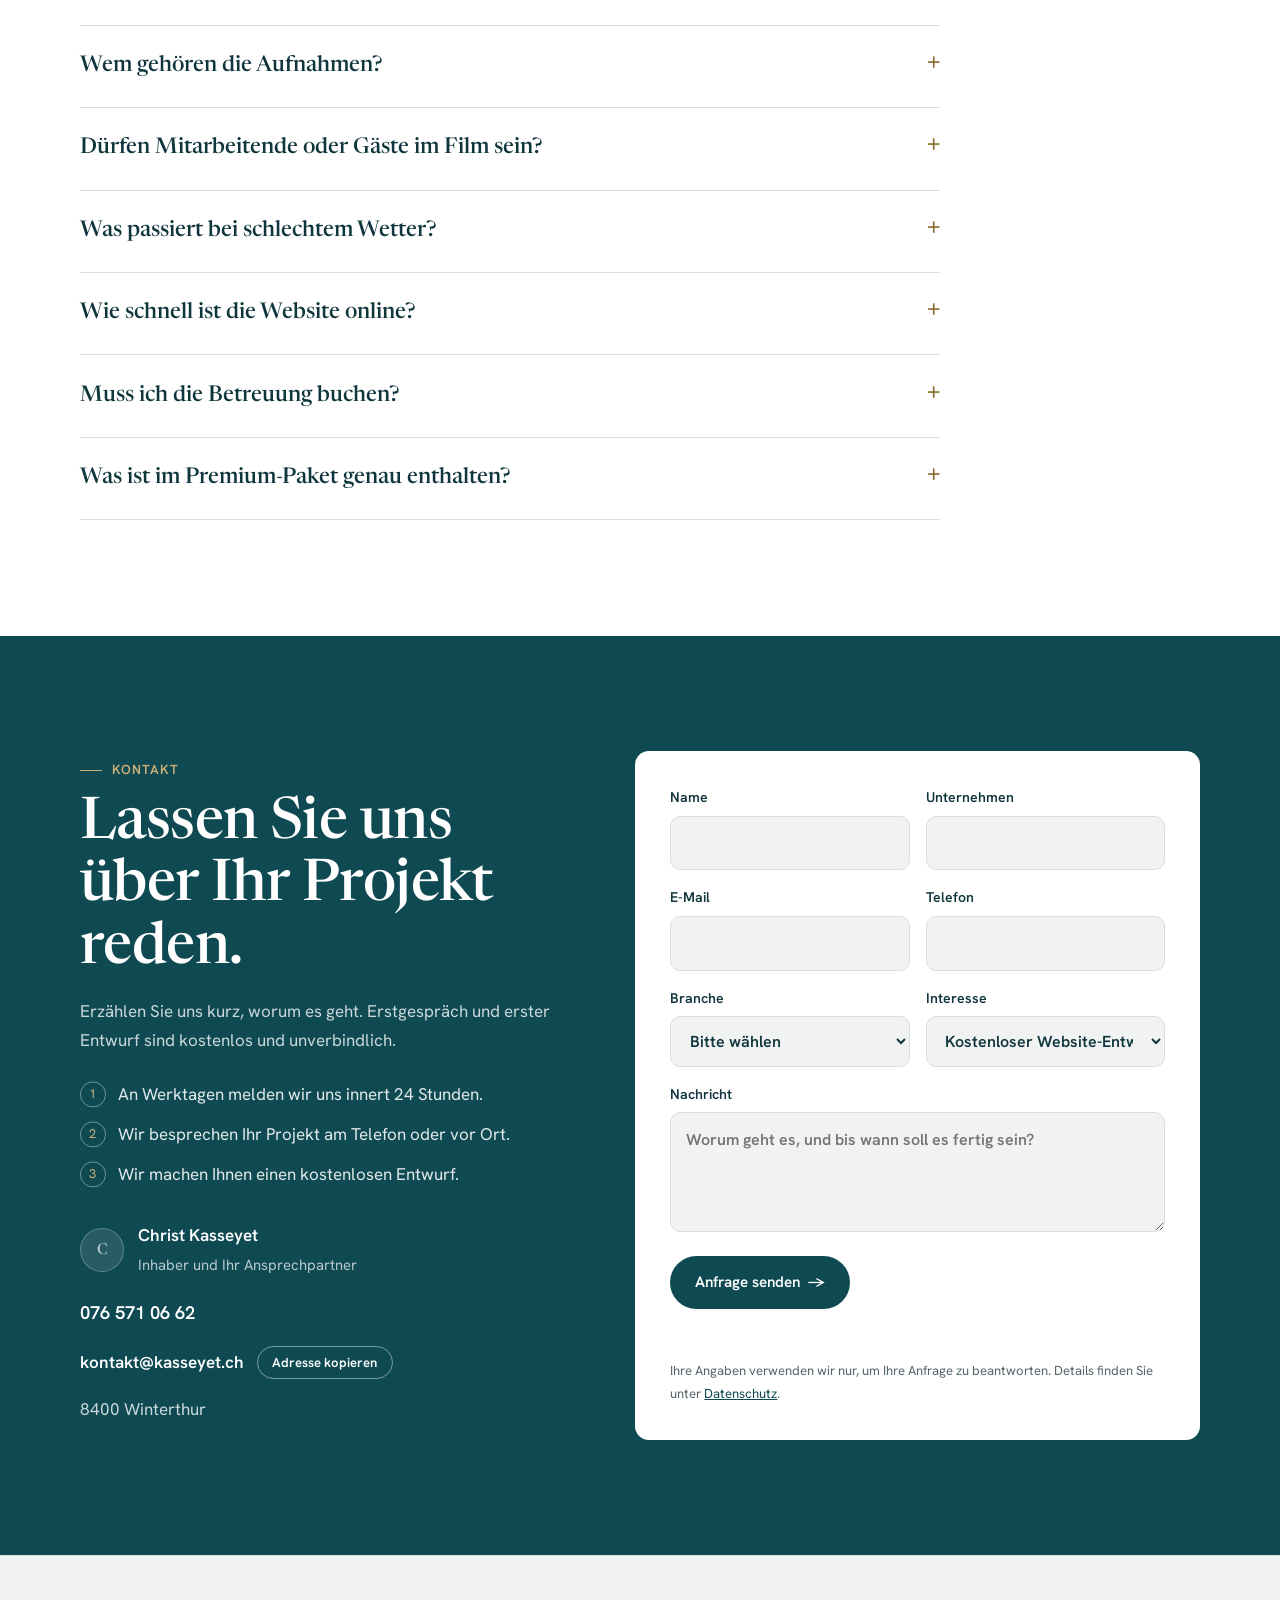
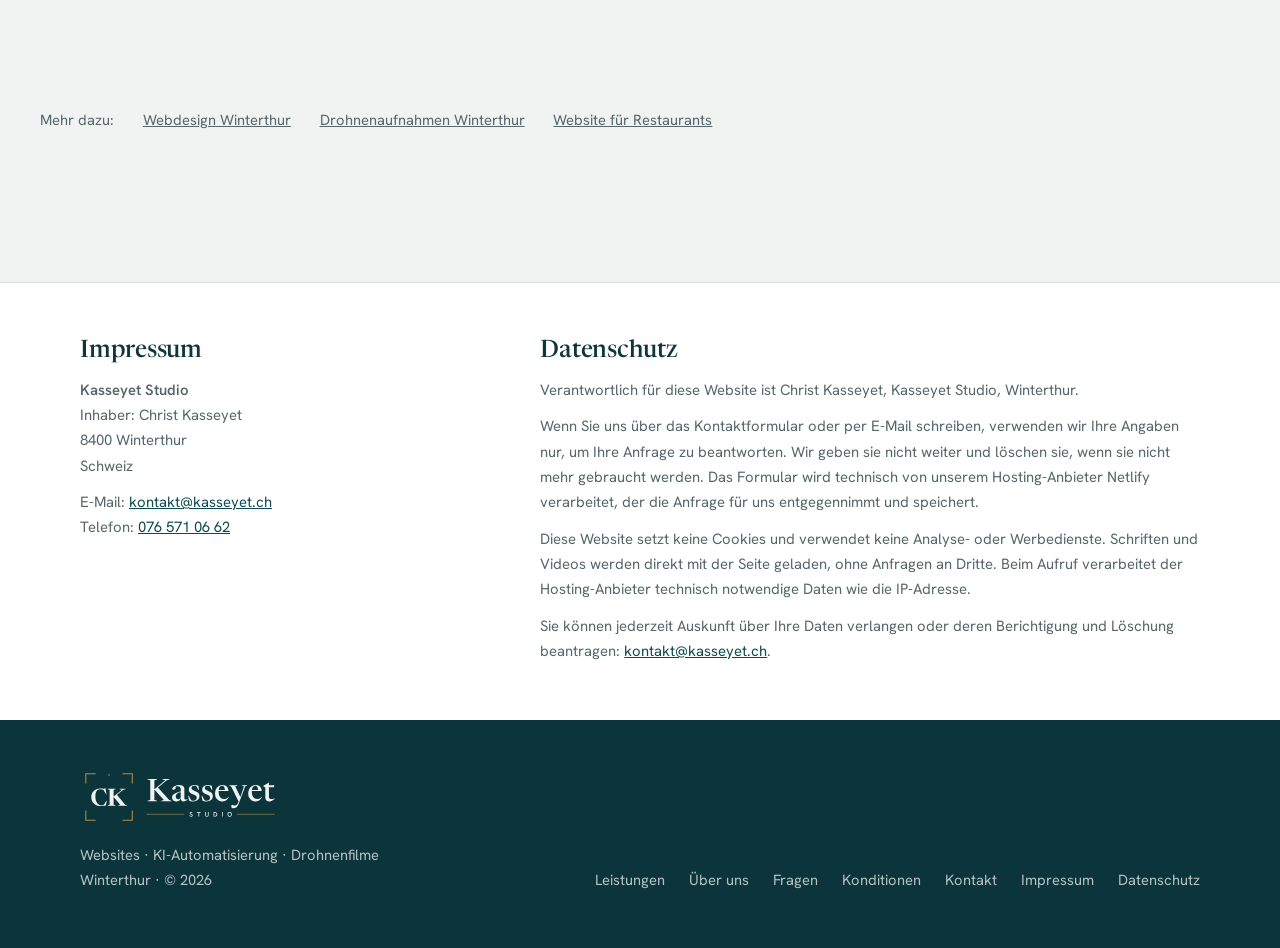
==== commit cdc137ee: "Optionale Betreuung ab CHF 69 pro Monat im Preisabschnitt Co-Authored-By: Claude Sonnet 5.5 <noreply" ====
--- a/index.html
+++ b/index.html
@@ -283,6 +283,7 @@
       <p style="text-align:center;color:#64748b;font-size:.9rem;margin-top:1rem">Jedes Projekt beginnt mit einem kostenlosen Entwurf. Beim Basis-Paket nennen wir den Startpreis, alles Weitere besprechen wir persönlich.</p>
       <p style="text-align:center;color:#0B353B;font-size:.95rem;margin-top:.8rem"><b>Start-Set:</b> Website + Visitenkarte + Google-Profil zum Festpreis, im Rahmen des Basis-Pakets (CHF 500 bis 1'490). Den genauen Betrag nennen wir Ihnen nach dem Gespräch.</p>
       <p style="text-align:center;color:#0B353B;font-size:.95rem;margin-top:.8rem"><b>Werbeclips:</b> Kurzclip (bis 30 Sekunden, Hochformat) ab CHF 449 mit Schnitt, Text, Musik und einer Korrekturrunde. Werbefilm (1 bis 1,5 Minuten) ab CHF 999 mit Konzept, Ablauf, Schnitt, Ton und zwei Korrekturrunden. Sie schicken uns Fotos, Videos oder nutzen unsere Drohnenaufnahmen. Bei mehreren Clips machen wir Ihnen einen Mengenpreis.</p>
+      <p style="text-align:center;color:#0B353B;font-size:.95rem;margin-top:.8rem"><b>Betreuung (optional):</b> Hosting, SSL-Zertifikat und kleine Änderungen an Texten und Bildern ab CHF 69 pro Monat.</p>
       <div class="terms" id="konditionen">
         <div><h3>Konditionen in Kürze</h3><p>Damit Sie wissen, worauf Sie sich einlassen, bevor Sie anfragen.</p></div>
         <dl>
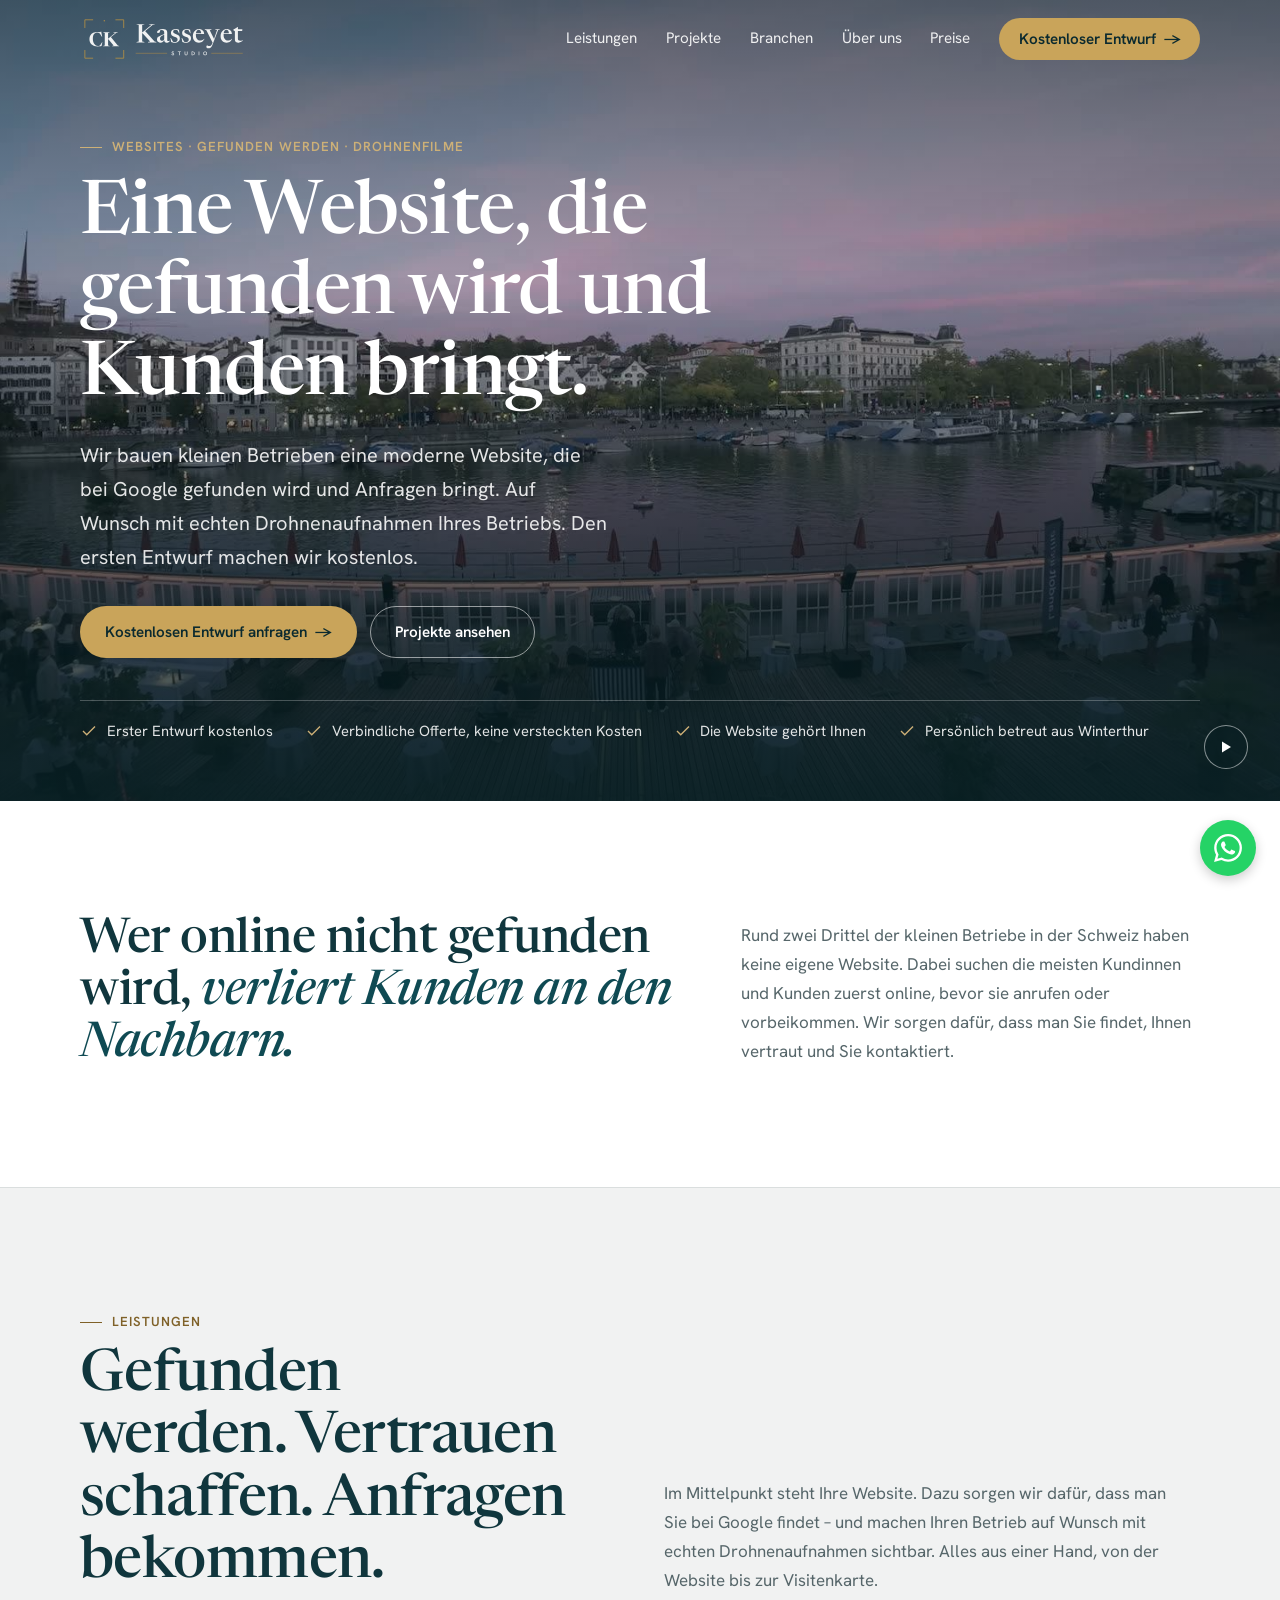
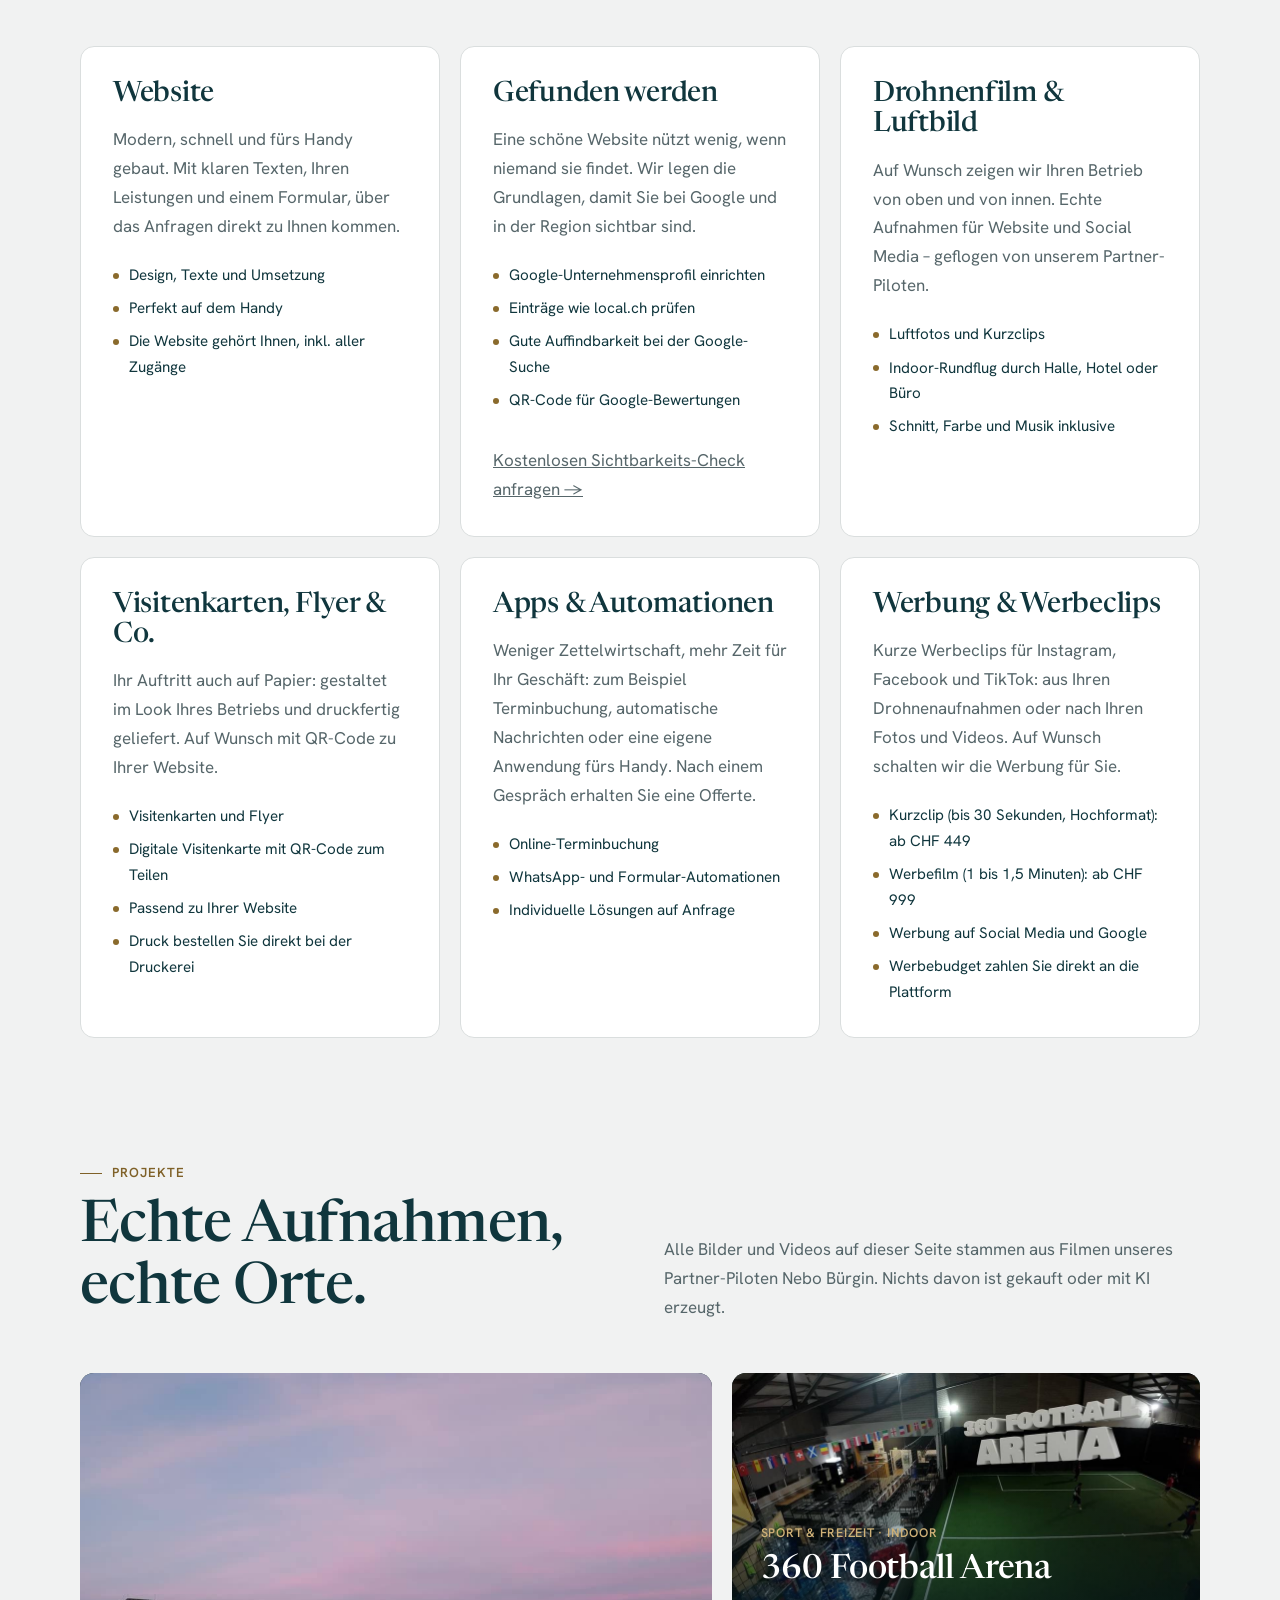
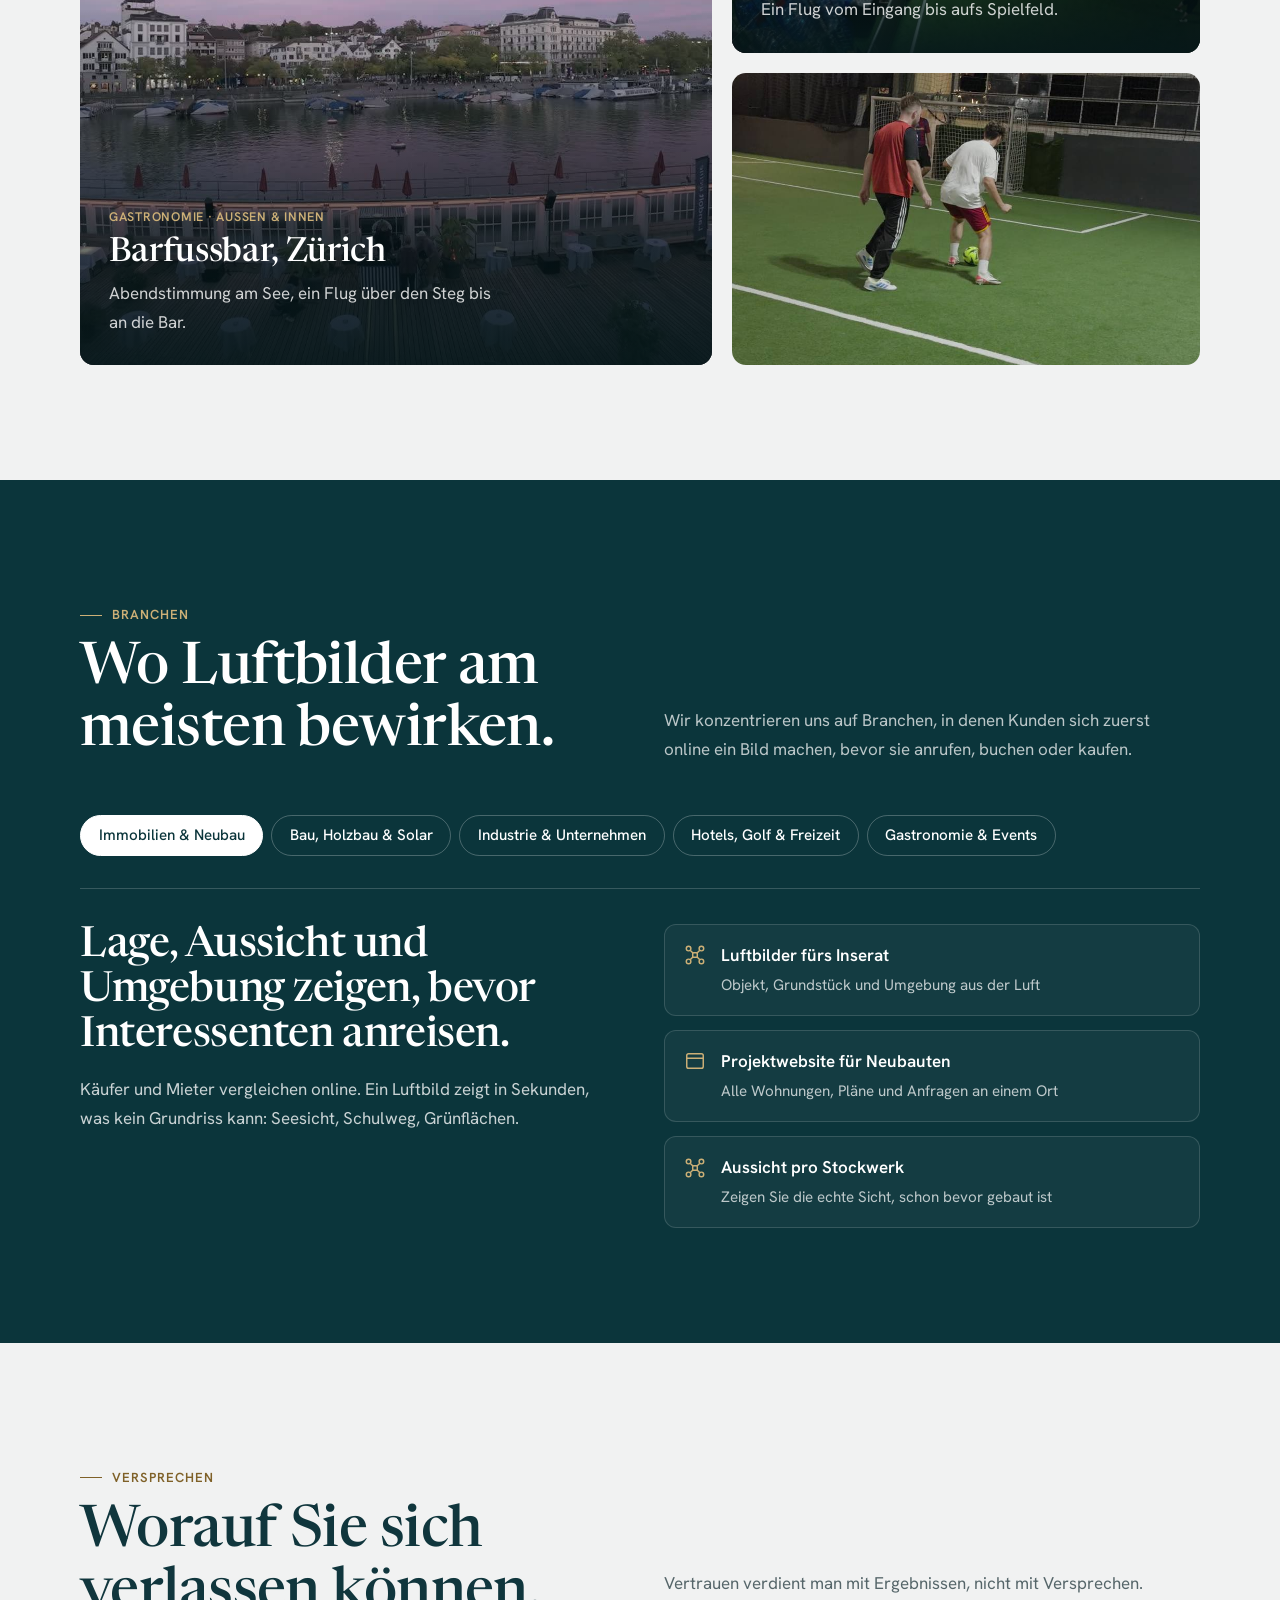
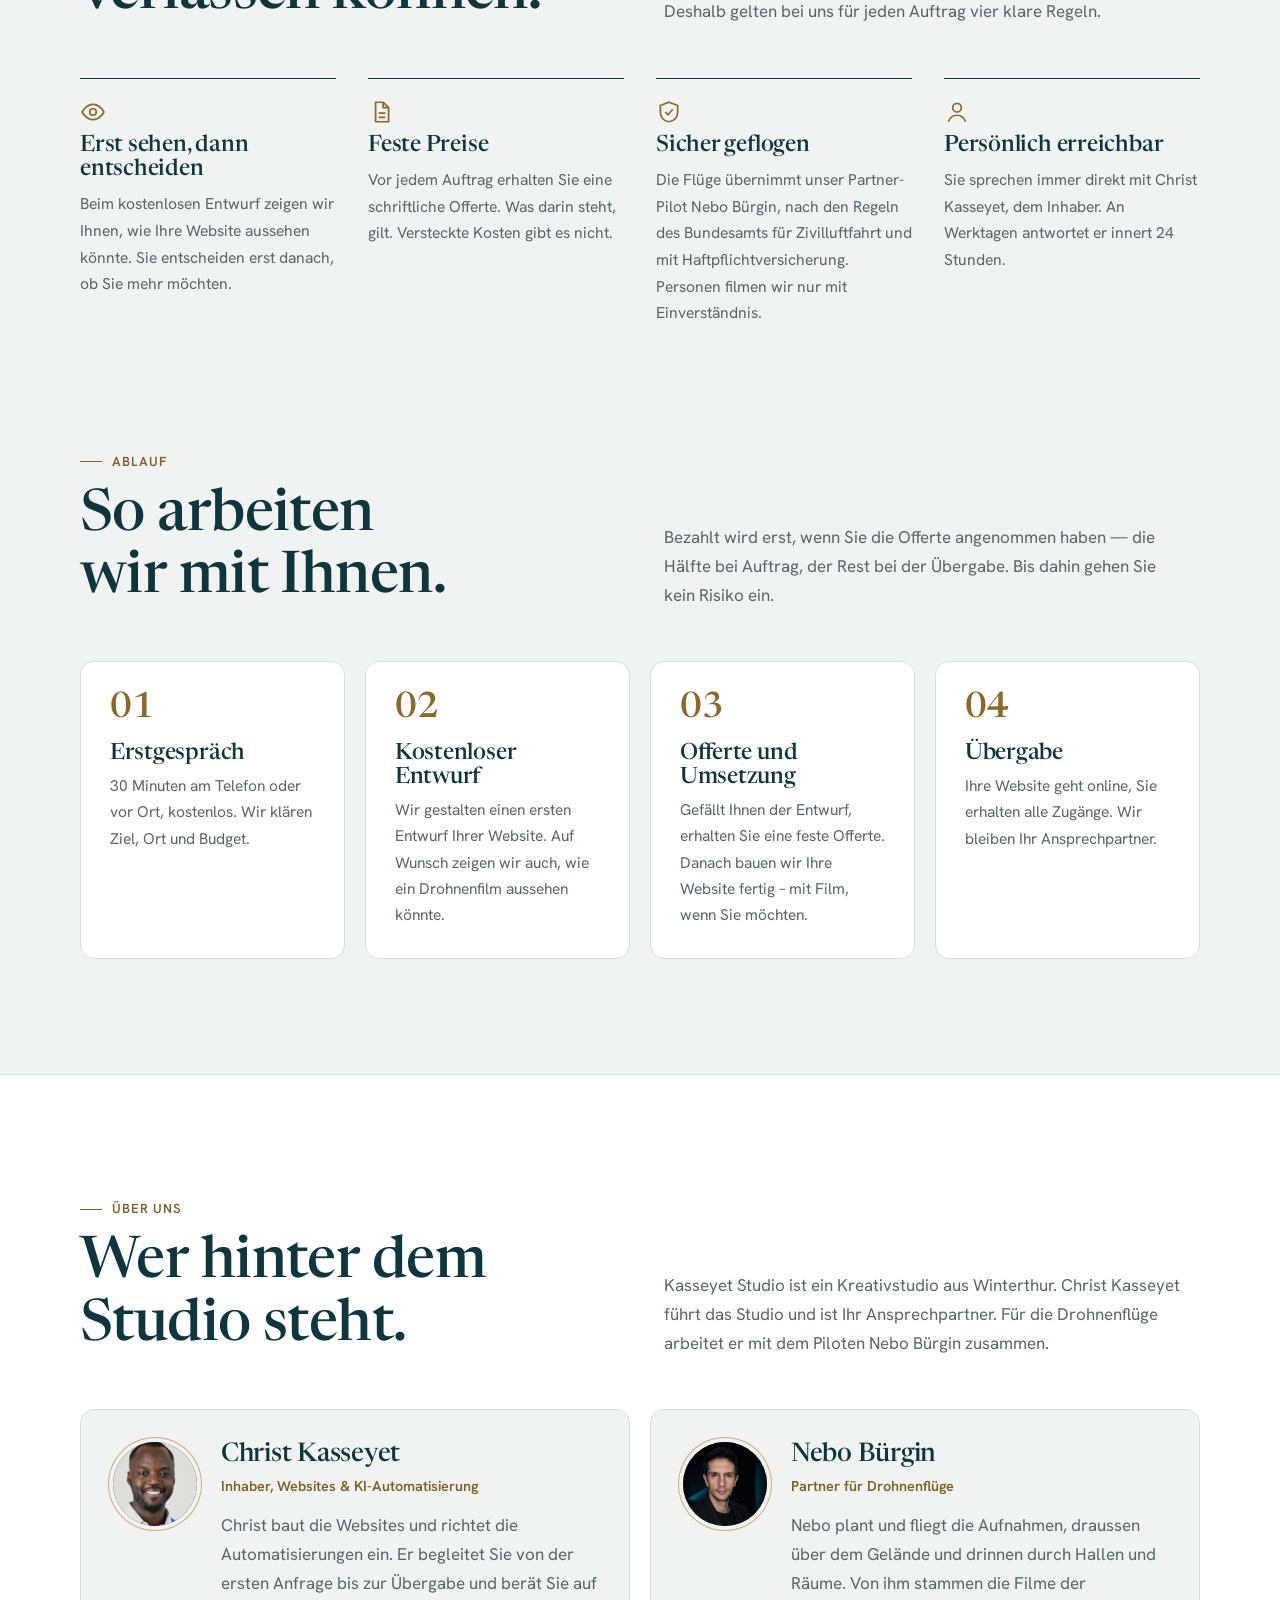
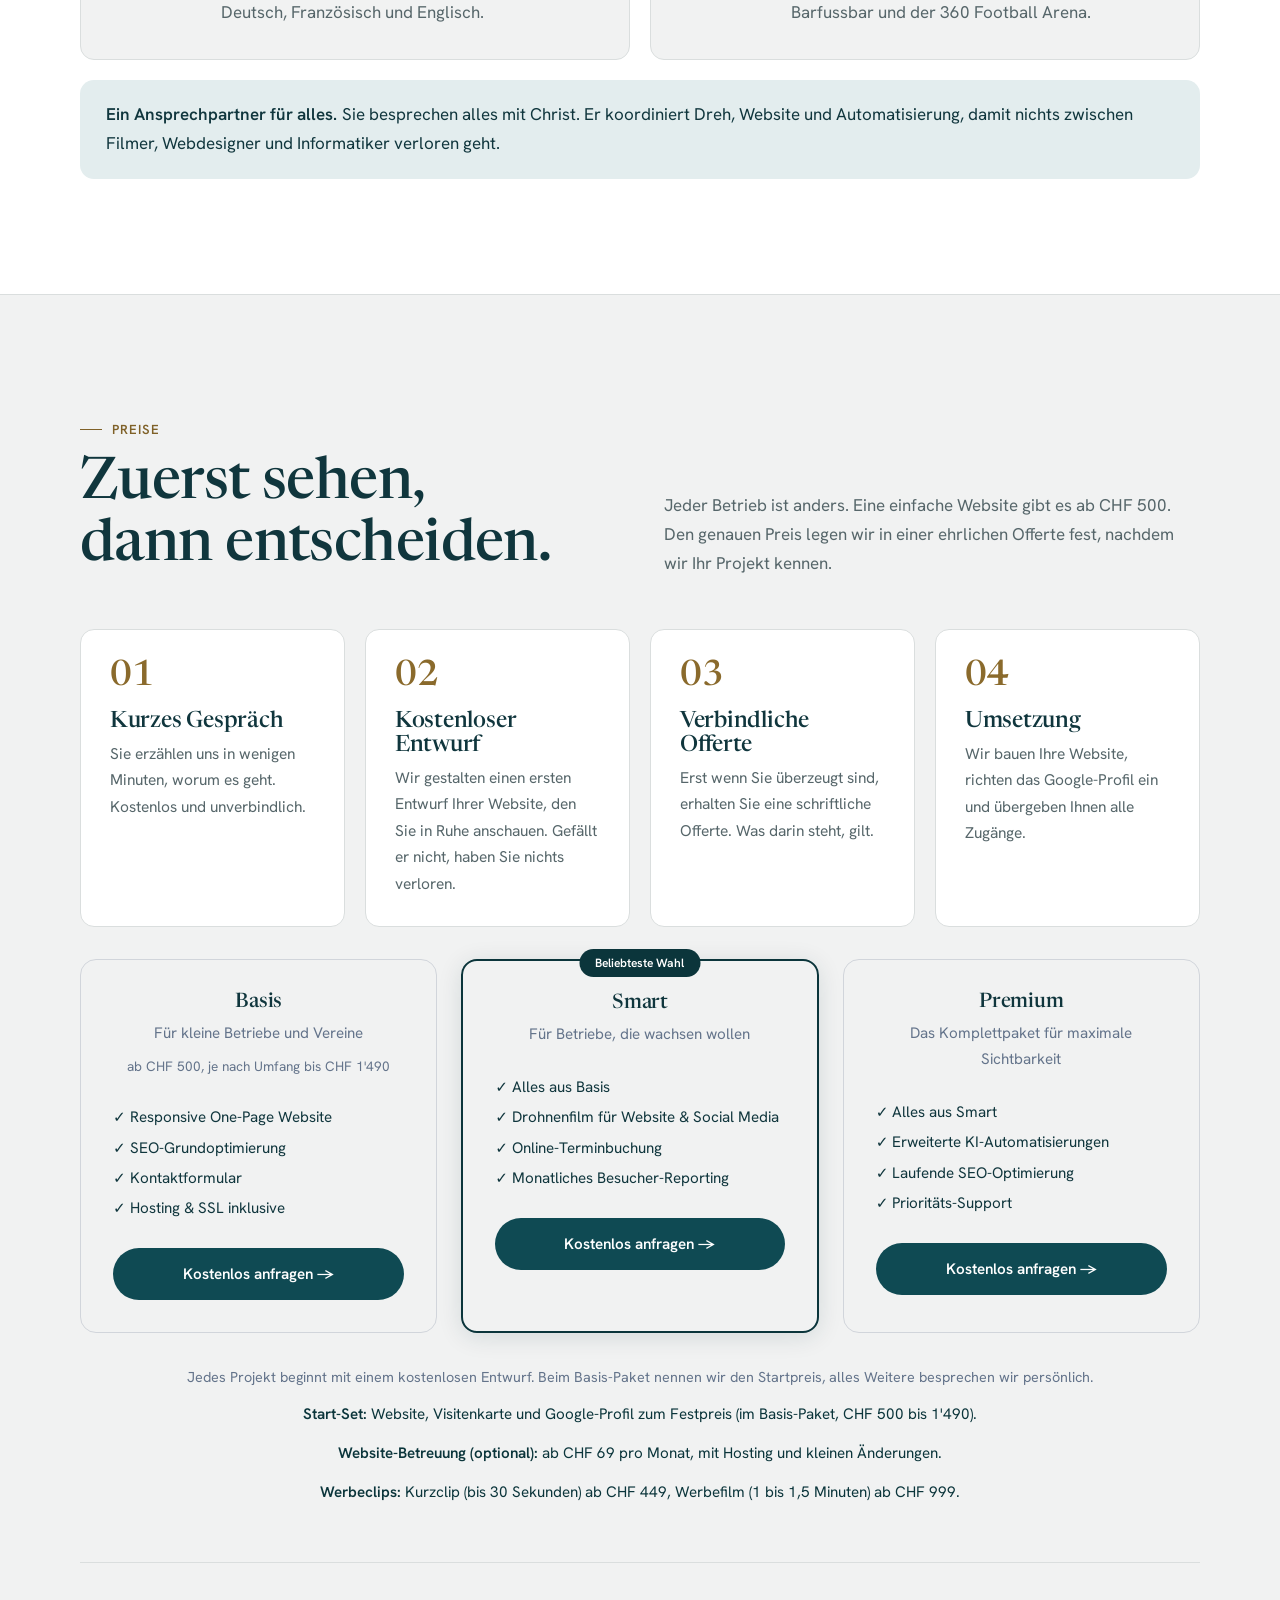
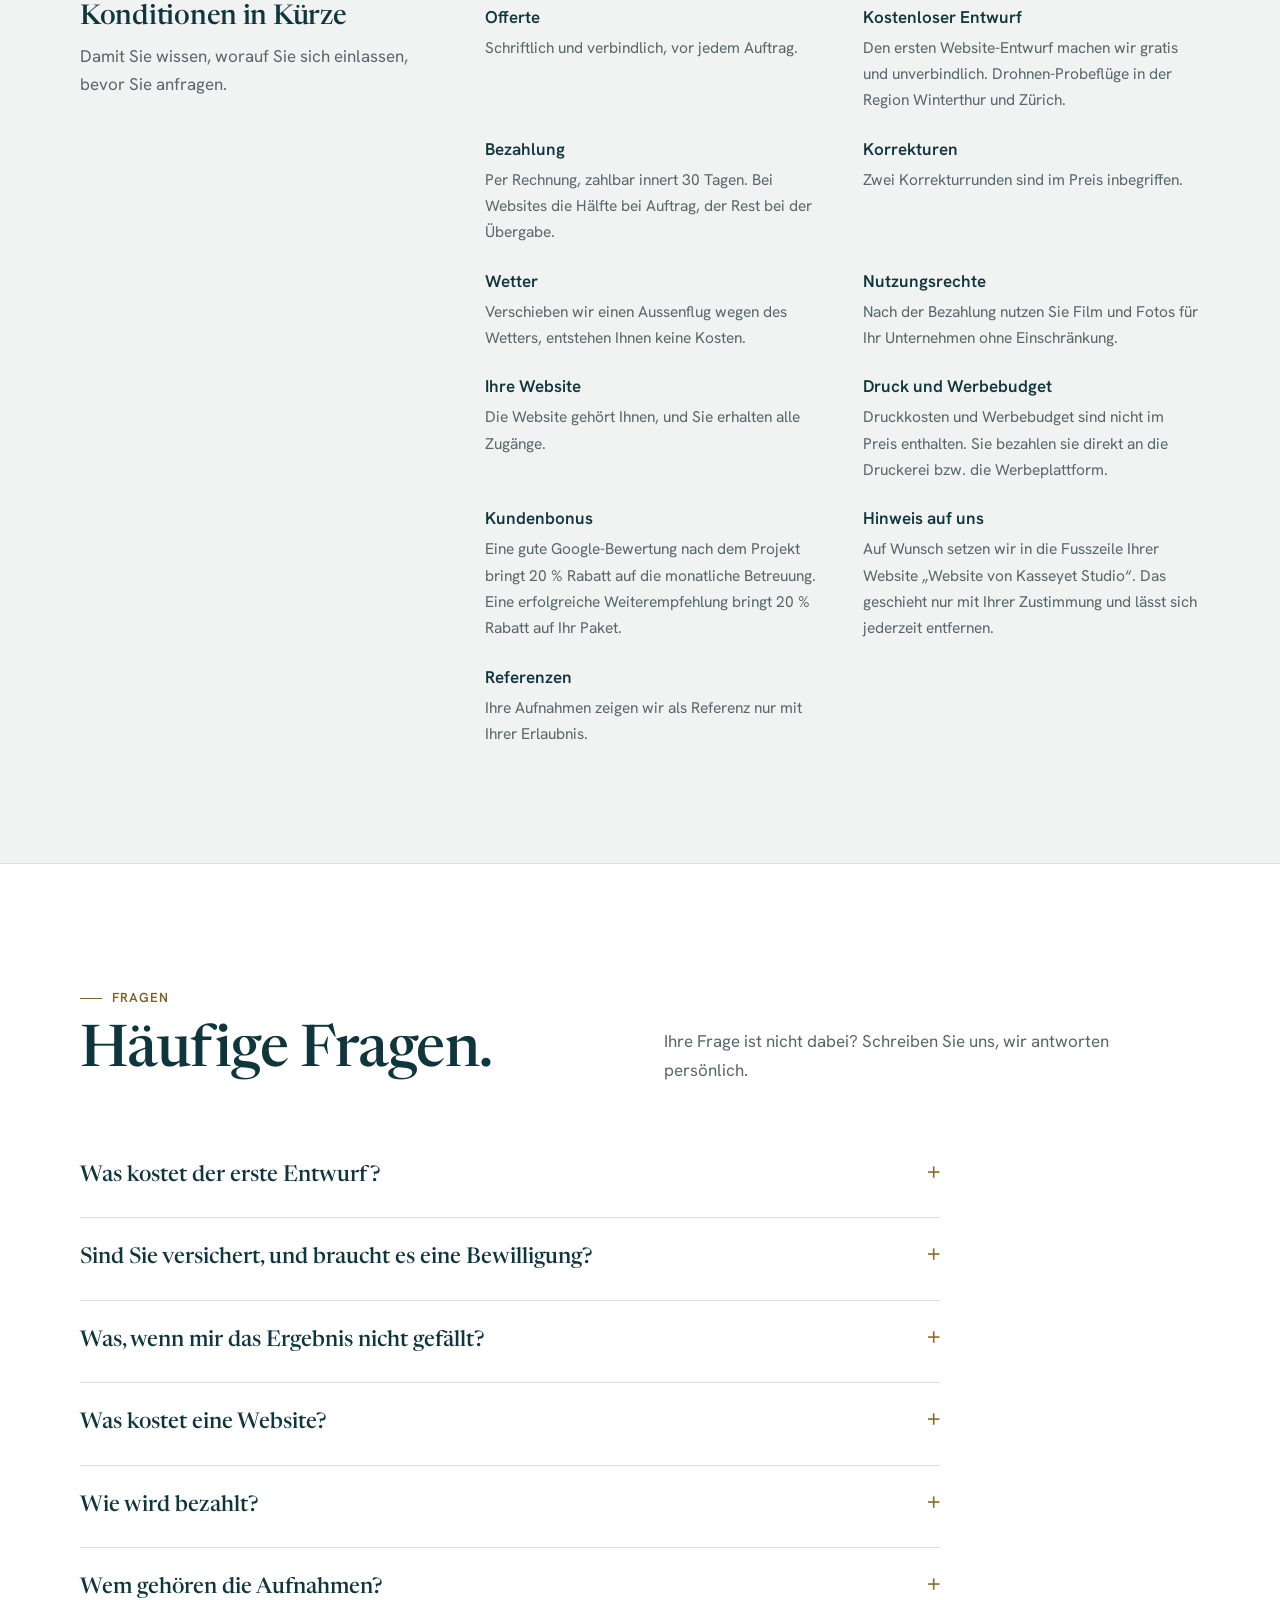
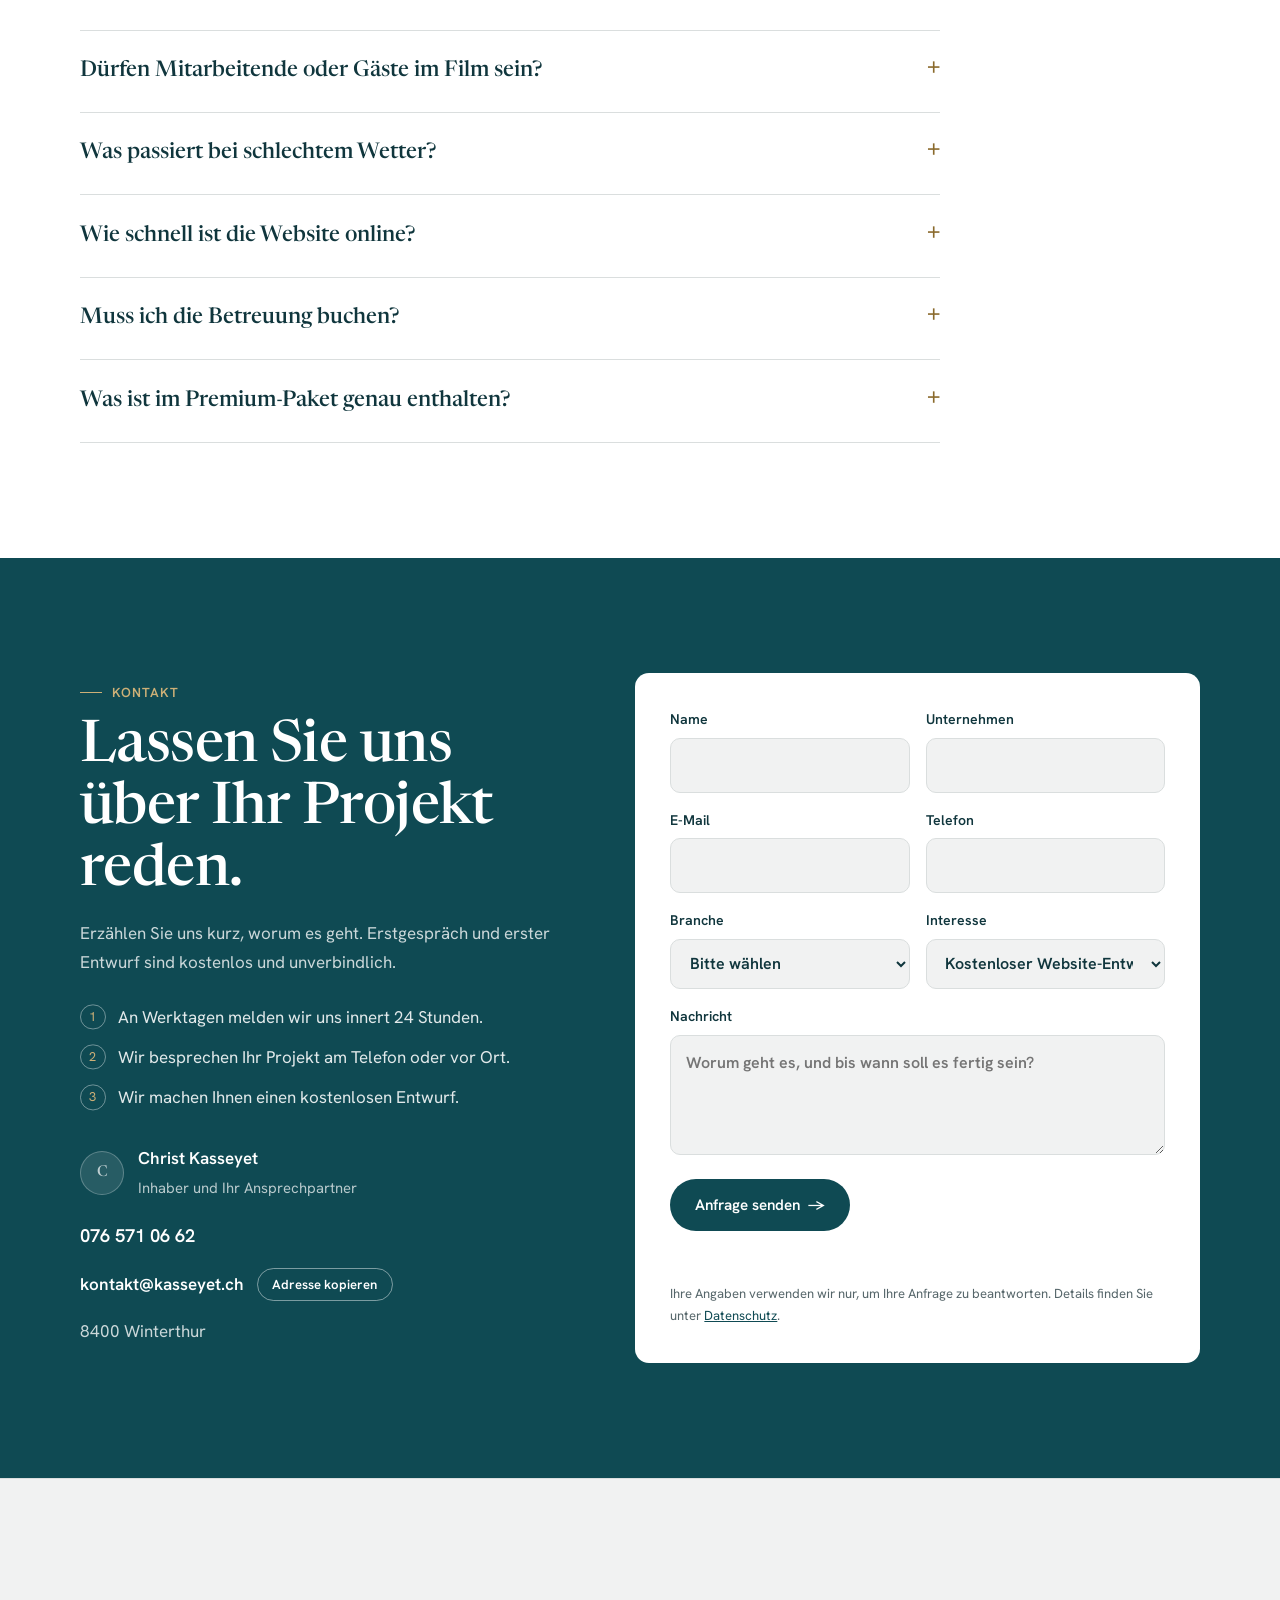
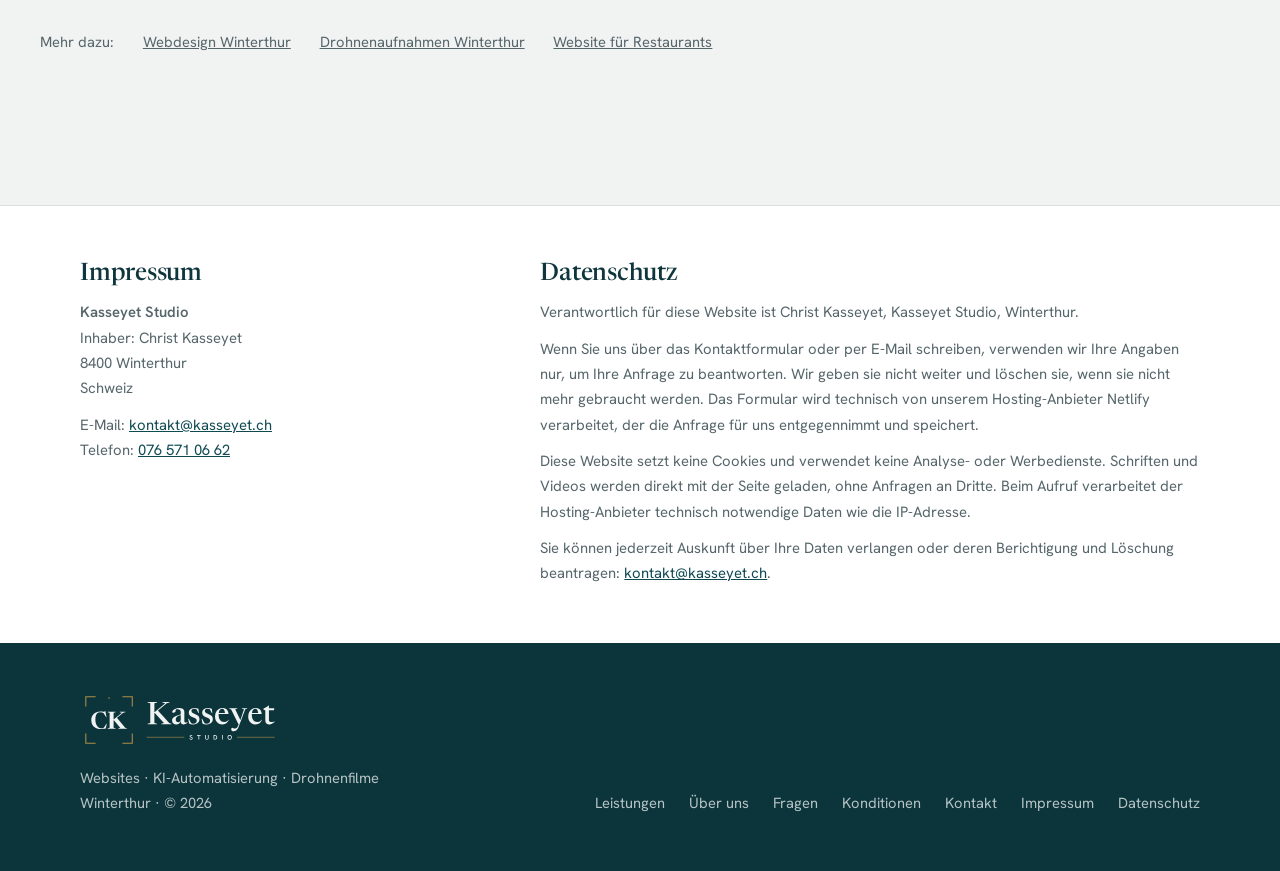
==== commit e25f2c4f: "Preishinweise gekürzt: je ein Satz, Betreuung getrennt von Werbeclips Co-Authored-By: Claude Sonnet " ====
--- a/index.html
+++ b/index.html
@@ -281,9 +281,9 @@
         </div>
       </div>
       <p style="text-align:center;color:#64748b;font-size:.9rem;margin-top:1rem">Jedes Projekt beginnt mit einem kostenlosen Entwurf. Beim Basis-Paket nennen wir den Startpreis, alles Weitere besprechen wir persönlich.</p>
-      <p style="text-align:center;color:#0B353B;font-size:.95rem;margin-top:.8rem"><b>Start-Set:</b> Website + Visitenkarte + Google-Profil zum Festpreis, im Rahmen des Basis-Pakets (CHF 500 bis 1'490). Den genauen Betrag nennen wir Ihnen nach dem Gespräch.</p>
-      <p style="text-align:center;color:#0B353B;font-size:.95rem;margin-top:.8rem"><b>Werbeclips:</b> Kurzclip (bis 30 Sekunden, Hochformat) ab CHF 449 mit Schnitt, Text, Musik und einer Korrekturrunde. Werbefilm (1 bis 1,5 Minuten) ab CHF 999 mit Konzept, Ablauf, Schnitt, Ton und zwei Korrekturrunden. Sie schicken uns Fotos, Videos oder nutzen unsere Drohnenaufnahmen. Bei mehreren Clips machen wir Ihnen einen Mengenpreis.</p>
-      <p style="text-align:center;color:#0B353B;font-size:.95rem;margin-top:.8rem"><b>Betreuung (optional):</b> Hosting, SSL-Zertifikat und kleine Änderungen an Texten und Bildern ab CHF 69 pro Monat.</p>
+      <p style="text-align:center;color:#0B353B;font-size:.95rem;margin-top:.8rem"><b>Start-Set:</b> Website, Visitenkarte und Google-Profil zum Festpreis (im Basis-Paket, CHF 500 bis 1'490).</p>
+      <p style="text-align:center;color:#0B353B;font-size:.95rem;margin-top:.8rem"><b>Website-Betreuung (optional):</b> ab CHF 69 pro Monat, mit Hosting und kleinen Änderungen.</p>
+      <p style="text-align:center;color:#0B353B;font-size:.95rem;margin-top:.8rem"><b>Werbeclips:</b> Kurzclip (bis 30 Sekunden) ab CHF 449, Werbefilm (1 bis 1,5 Minuten) ab CHF 999.</p>
       <div class="terms" id="konditionen">
         <div><h3>Konditionen in Kürze</h3><p>Damit Sie wissen, worauf Sie sich einlassen, bevor Sie anfragen.</p></div>
         <dl>
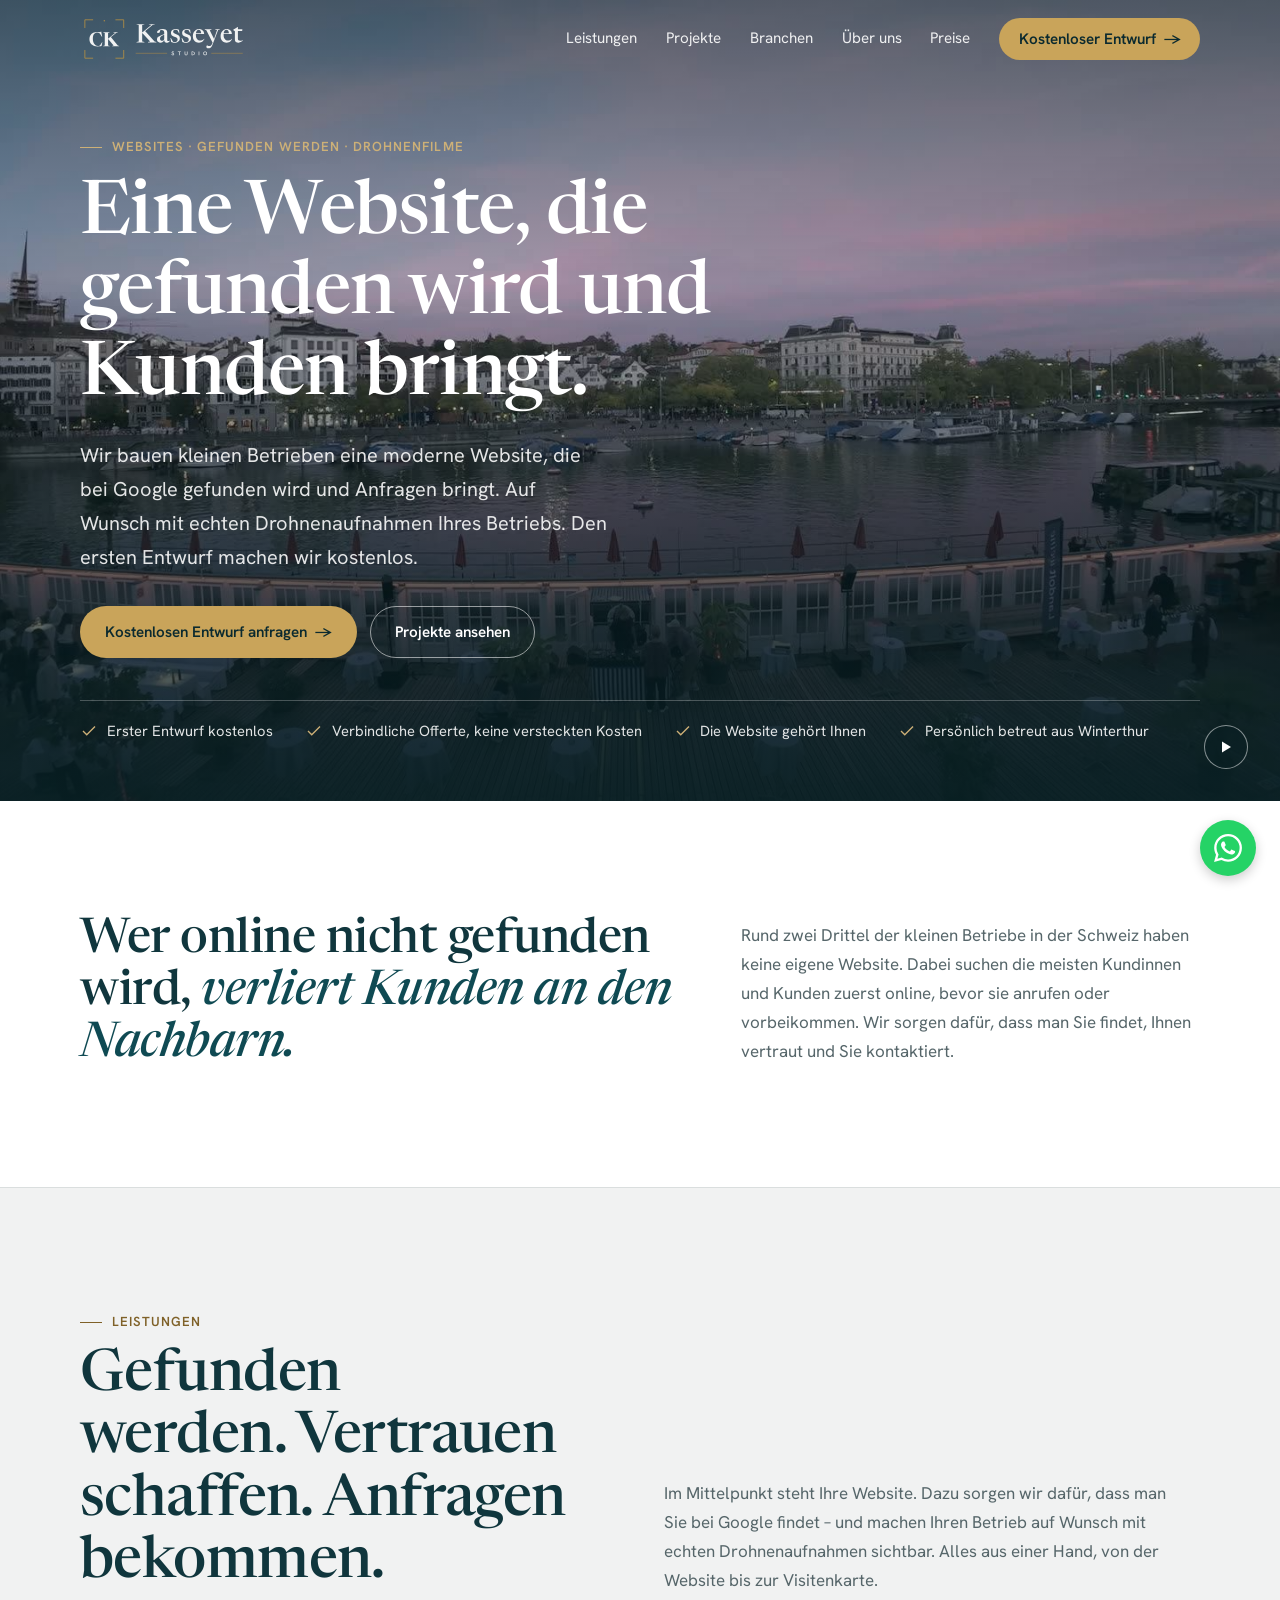
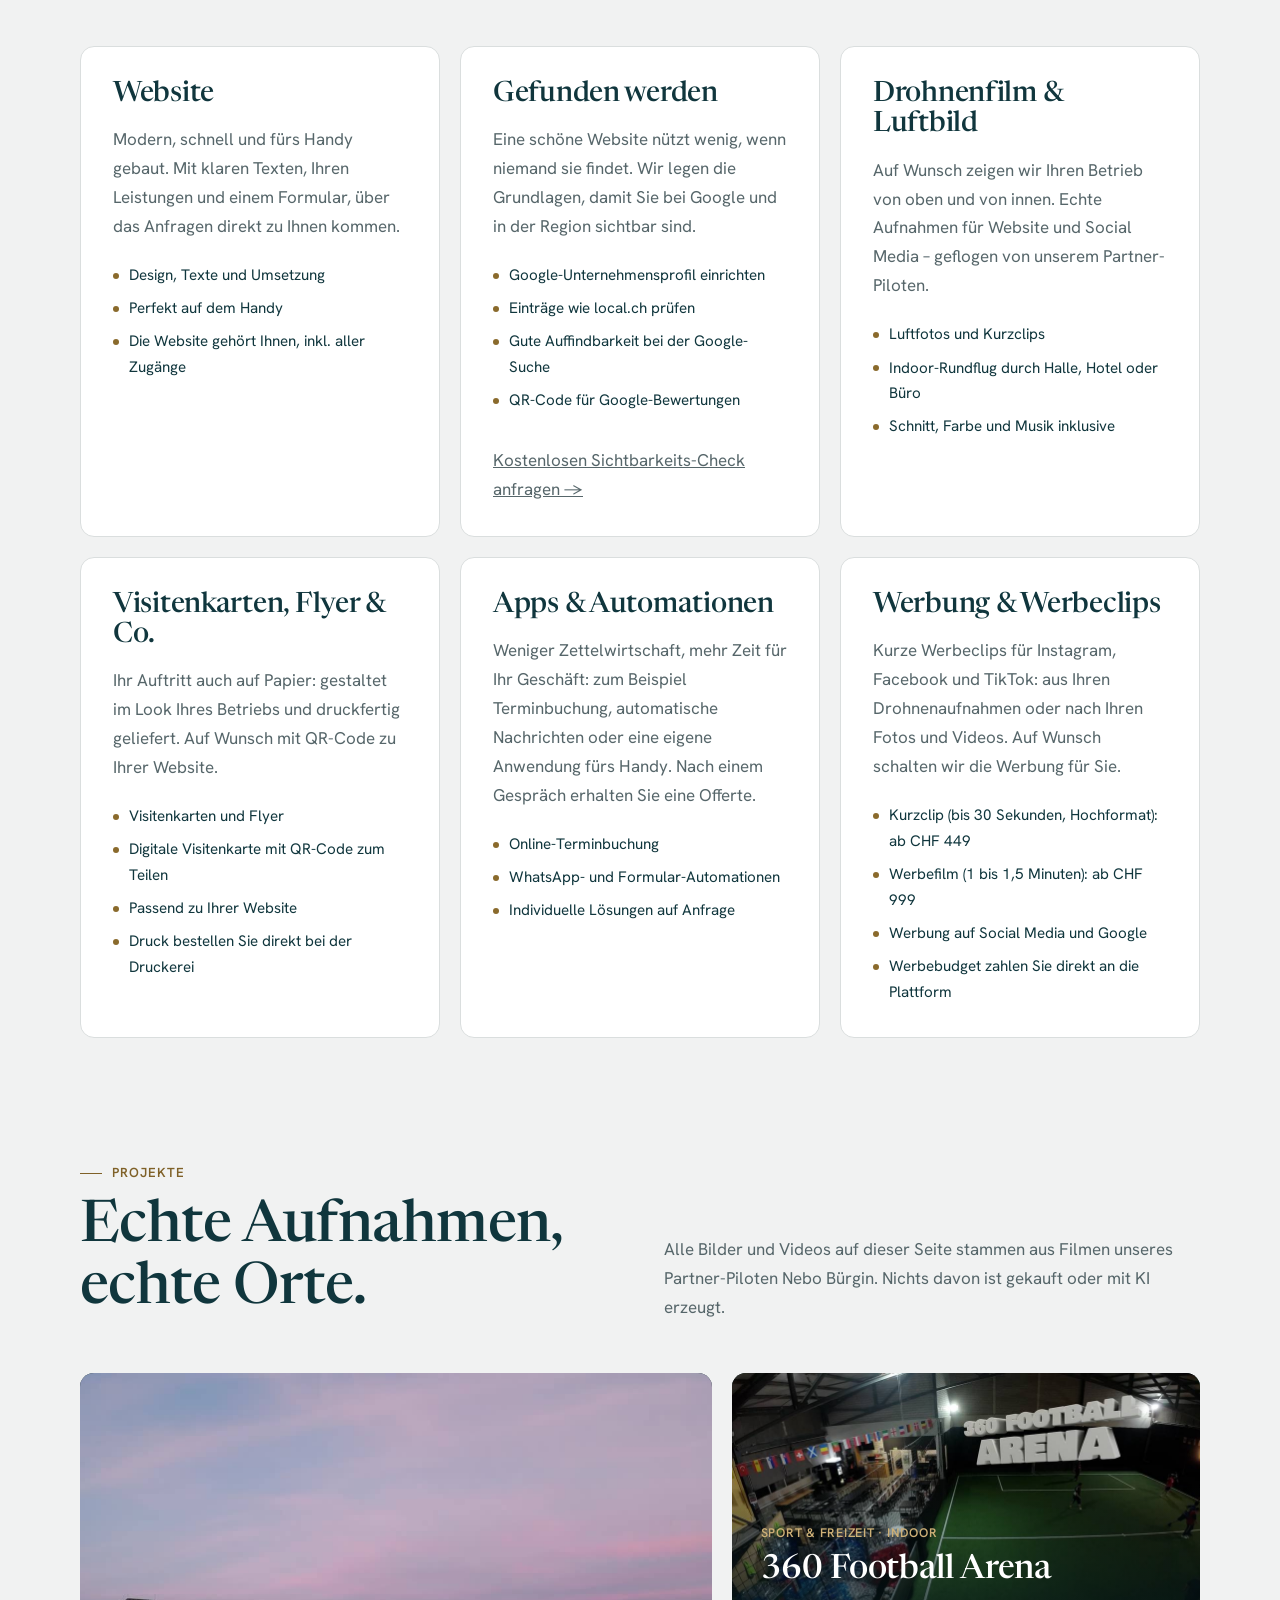
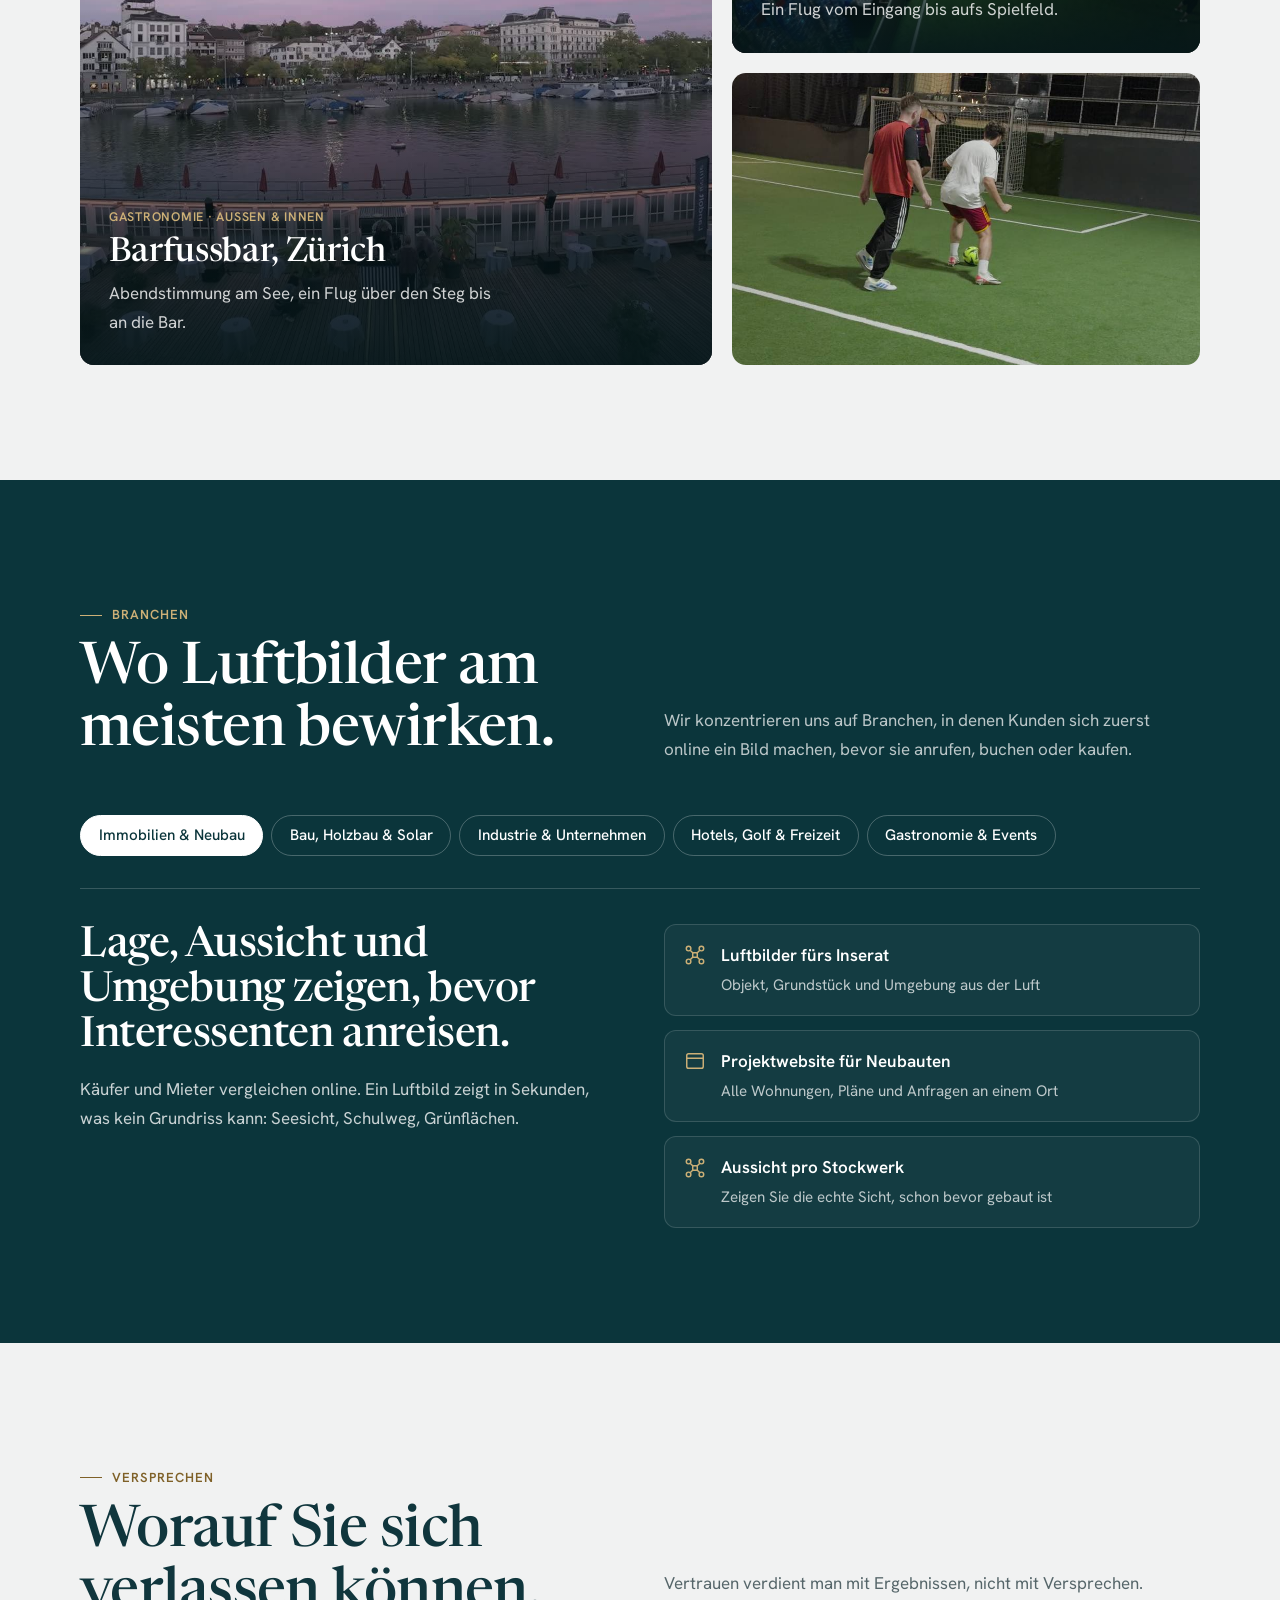
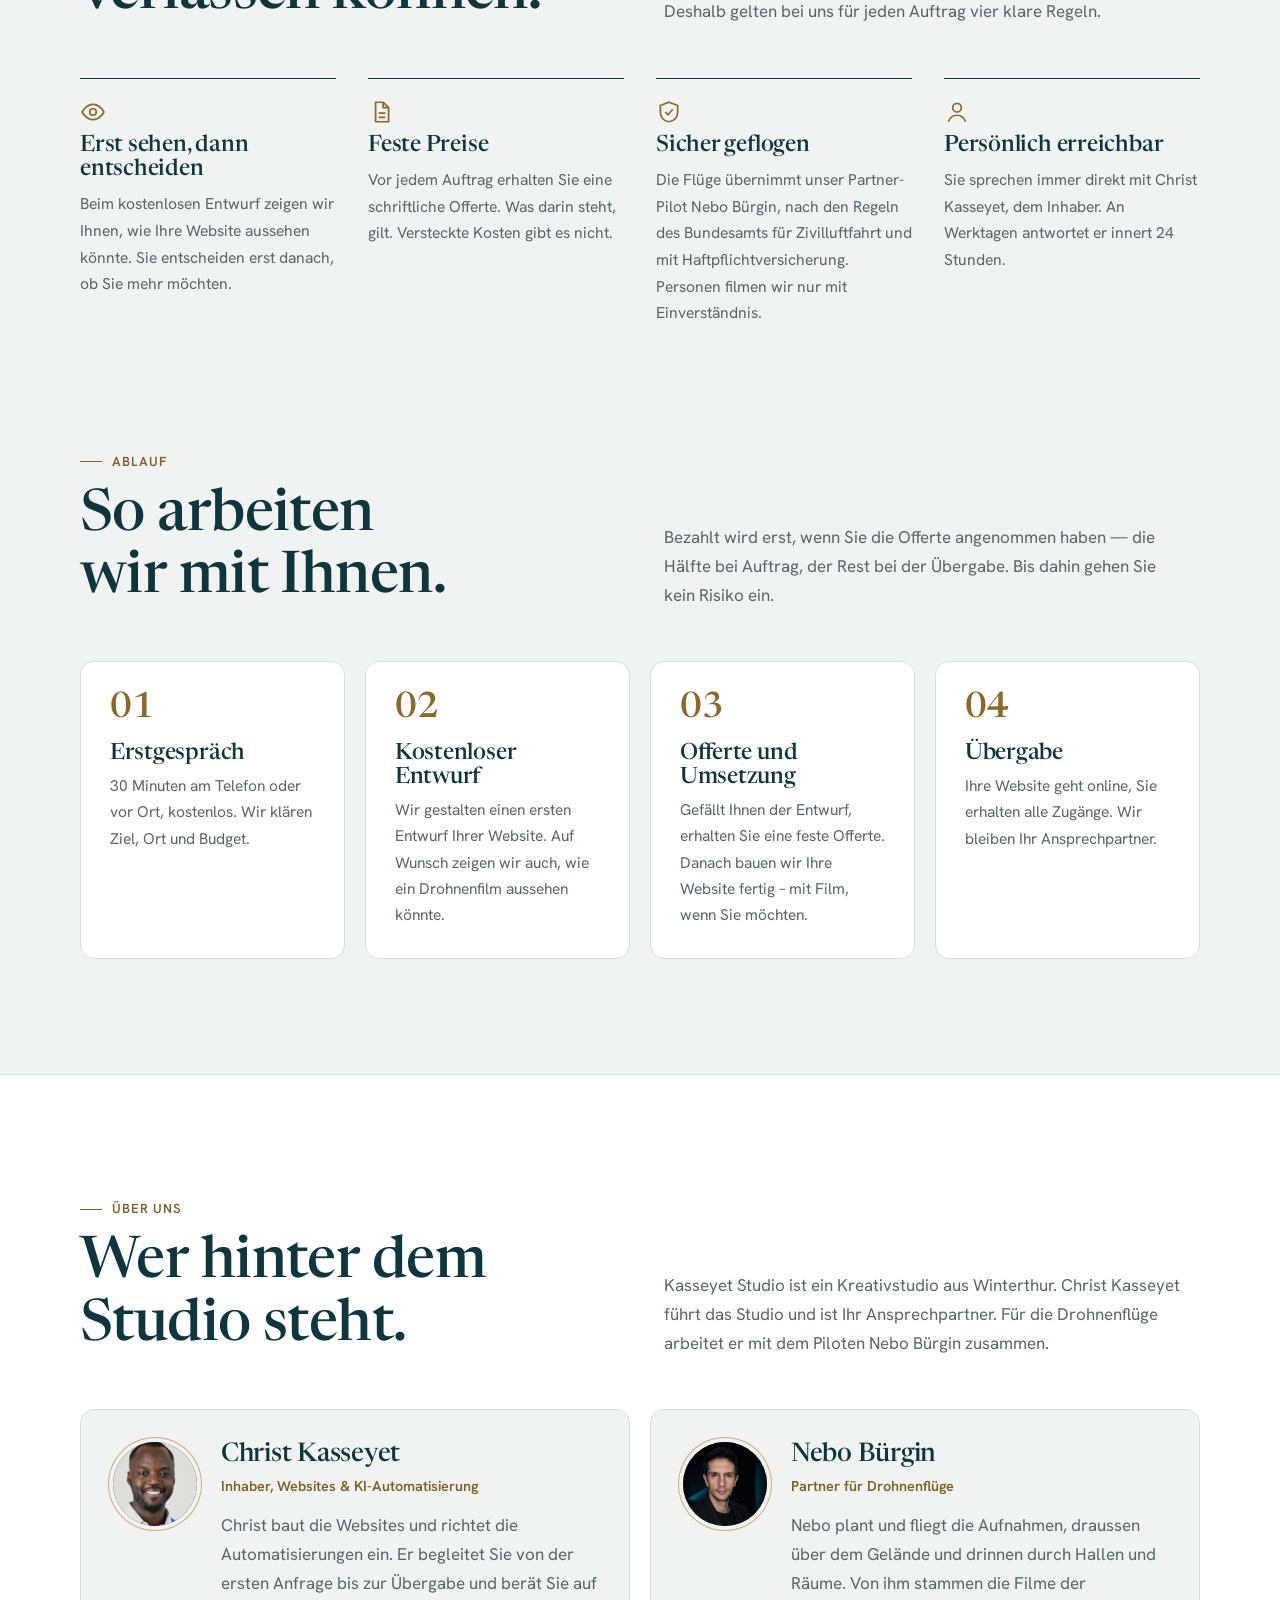
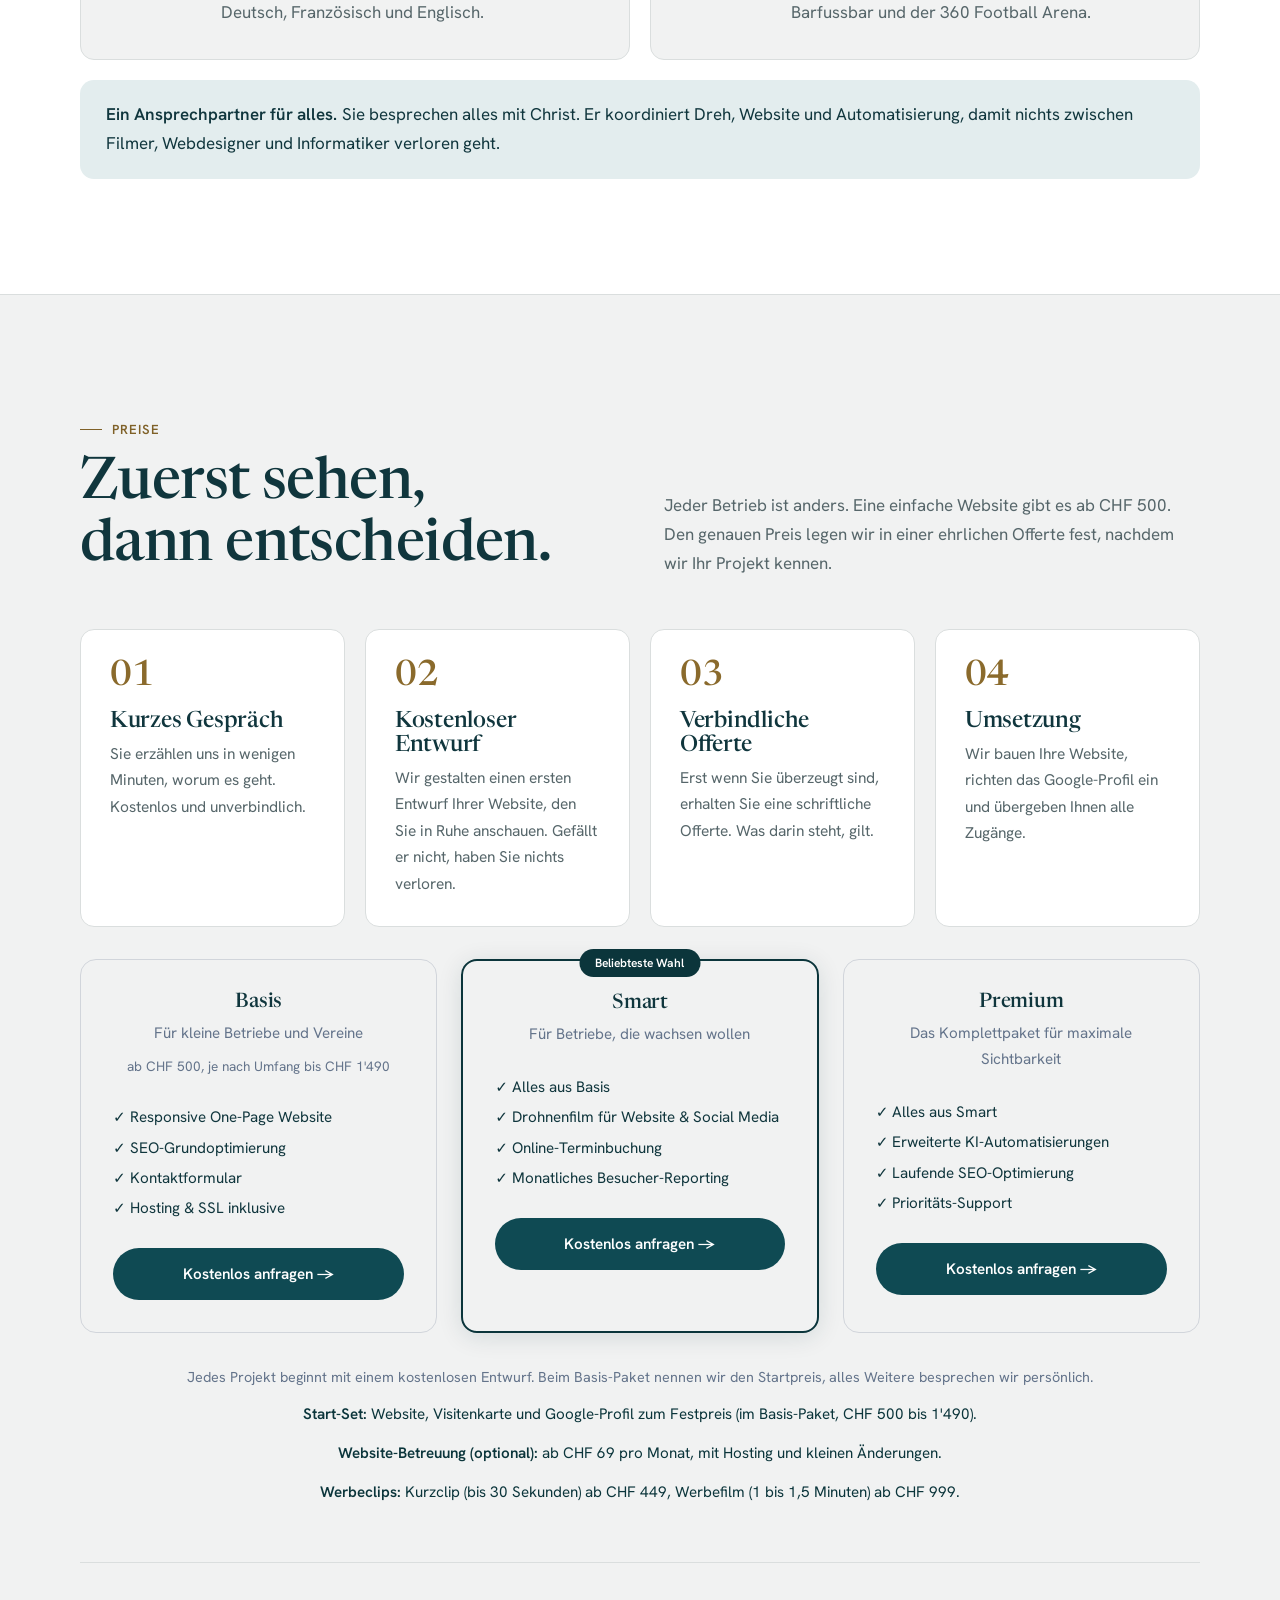
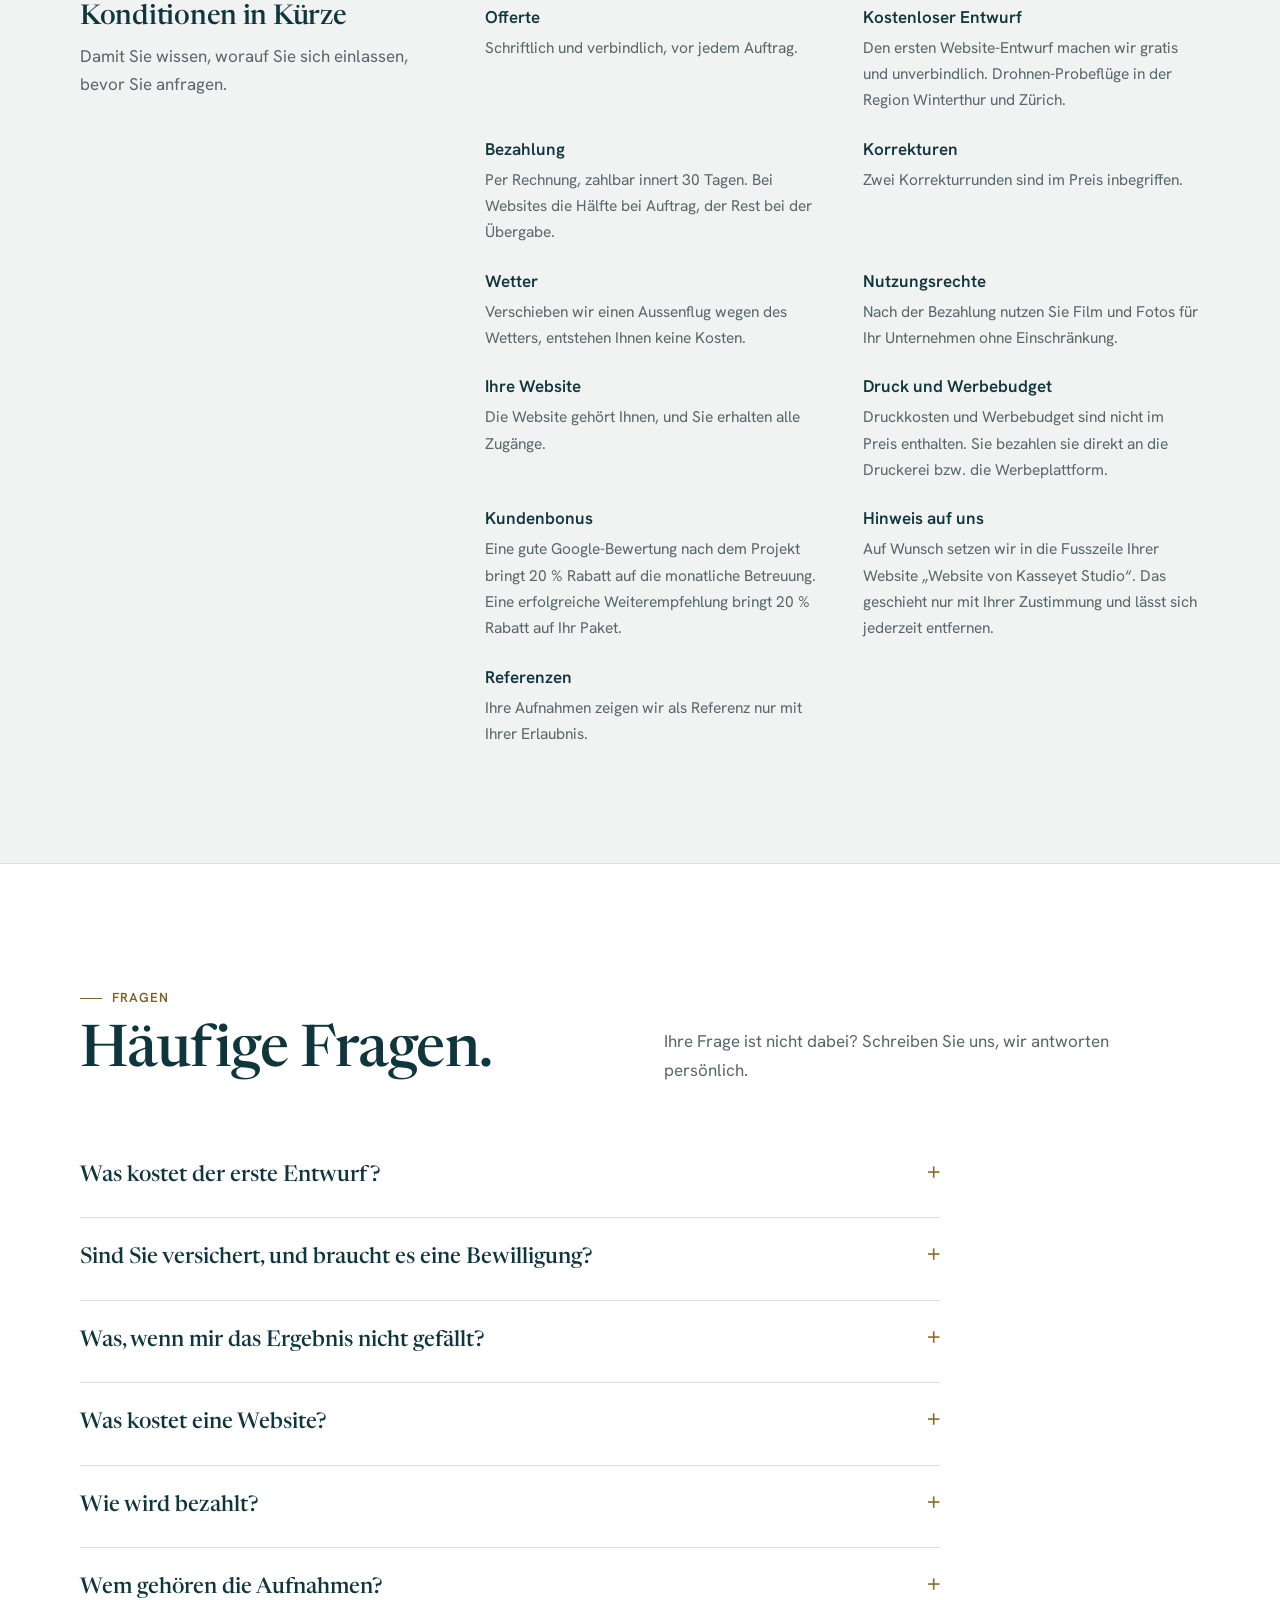
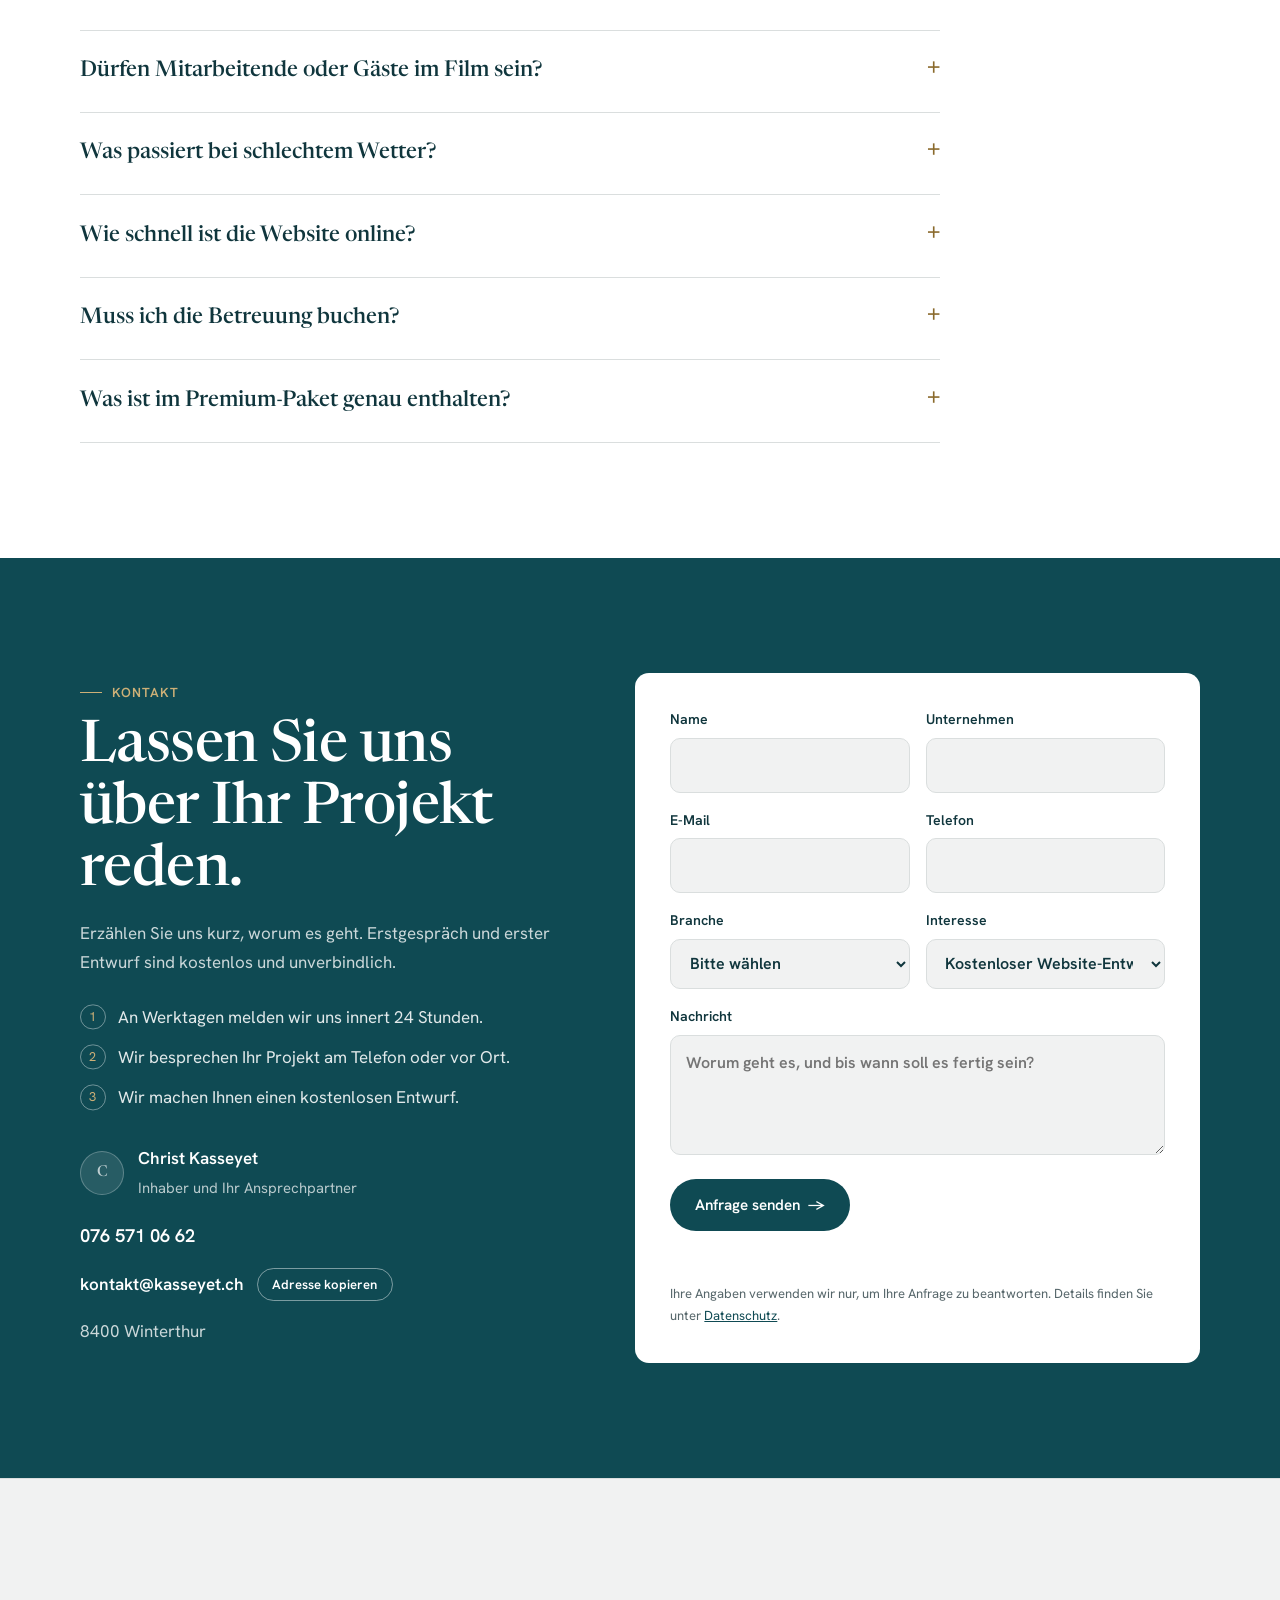
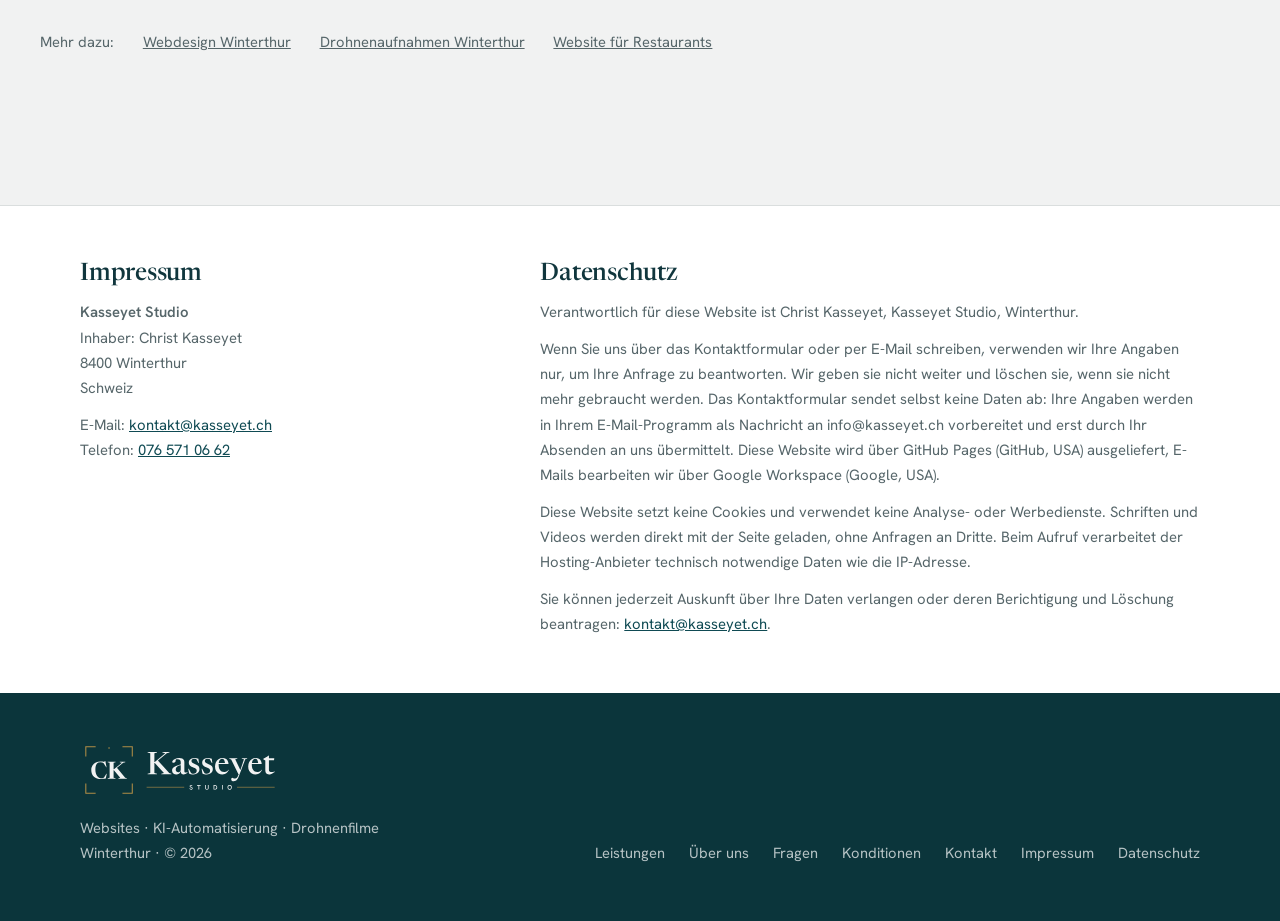
==== commit eebcfc97: "Datenschutz: Formular-Satz an Mailprogramm-Lösung und GitHub-Hosting angepasst Der Satz nannte Netli" ====
--- a/index.html
+++ b/index.html
@@ -343,8 +343,7 @@
         <p class="mail"><span id="mailtxt">kontakt@kasseyet.ch</span><button type="button" class="copy" id="copyMail">Adresse kopieren</button></p>
         <p>8400 Winterthur</p>
       </div>
-      <form id="f" name="anfrage" method="POST" data-netlify="true" netlify-honeypot="bot-field" novalidate>
-        <input type="hidden" name="form-name" value="anfrage">
+      <form id="f" name="anfrage" method="POST" novalidate>
         <p hidden><label>Bitte leer lassen: <input name="bot-field" tabindex="-1" autocomplete="off"></label></p>
         <div class="row">
           <label for="f-name">Name<input id="f-name" name="name" required autocomplete="name"></label>
@@ -370,11 +369,11 @@
           <p>Wir melden uns innerhalb von 24 Stunden bei Ihnen. Wenn es eilt, erreichen Sie uns direkt unter <a href="tel:+41765710662">076 571 06 62</a>.</p>
         </div>
         <div class="result" id="result" hidden>
-          <h3 id="resultTitle" tabindex="-1">Das Senden hat nicht geklappt.</h3>
-          <p>Damit Ihre Anfrage nicht verloren geht: Senden Sie diesen Text an kontakt@kasseyet.ch. Sie können ihn kopieren oder direkt in Ihrem E-Mail-Programm öffnen.</p>
+          <h3 id="resultTitle" tabindex="-1">Ihre Nachricht ist vorbereitet.</h3>
+          <p>Klicken Sie auf «Im E-Mail-Programm öffnen» und senden Sie die Nachricht dort ab. Ohne E-Mail-Programm: Text kopieren und an info@kasseyet.ch senden.</p>
           <label for="f-out" class="sr">Vorbereitete Nachricht</label>
           <textarea id="f-out" readonly></textarea>
-          <div class="acts"><button type="button" class="btn btn-petrol" id="copyOut">Text kopieren</button><a class="btn btn-ghost" id="mailOut" href="mailto:kontakt@kasseyet.ch">Im E-Mail-Programm öffnen</a></div>
+          <div class="acts"><a class="btn btn-petrol" id="mailOut" href="mailto:info@kasseyet.ch">Im E-Mail-Programm öffnen</a><button type="button" class="btn btn-ghost" id="copyOut">Text kopieren</button></div>
         </div>
         <p class="small">Ihre Angaben verwenden wir nur, um Ihre Anfrage zu beantworten. Details finden Sie unter <a href="#datenschutz">Datenschutz</a>.</p>
       </form>
@@ -398,7 +397,7 @@
       <div id="datenschutz">
         <h2>Datenschutz</h2>
         <p>Verantwortlich für diese Website ist Christ Kasseyet, Kasseyet Studio, Winterthur.</p>
-        <p>Wenn Sie uns über das Kontaktformular oder per E-Mail schreiben, verwenden wir Ihre Angaben nur, um Ihre Anfrage zu beantworten. Wir geben sie nicht weiter und löschen sie, wenn sie nicht mehr gebraucht werden. Das Formular wird technisch von unserem Hosting-Anbieter Netlify verarbeitet, der die Anfrage für uns entgegennimmt und speichert.</p>
+        <p>Wenn Sie uns über das Kontaktformular oder per E-Mail schreiben, verwenden wir Ihre Angaben nur, um Ihre Anfrage zu beantworten. Wir geben sie nicht weiter und löschen sie, wenn sie nicht mehr gebraucht werden. Das Kontaktformular sendet selbst keine Daten ab: Ihre Angaben werden in Ihrem E-Mail-Programm als Nachricht an info@kasseyet.ch vorbereitet und erst durch Ihr Absenden an uns übermittelt. Diese Website wird über GitHub Pages (GitHub, USA) ausgeliefert, E-Mails bearbeiten wir über Google Workspace (Google, USA).</p>
         <p>Diese Website setzt keine Cookies und verwendet keine Analyse- oder Werbedienste. Schriften und Videos werden direkt mit der Seite geladen, ohne Anfragen an Dritte. Beim Aufruf verarbeitet der Hosting-Anbieter technisch notwendige Daten wie die IP-Adresse.</p>
         <p>Sie können jederzeit Auskunft über Ihre Daten verlangen oder deren Berichtigung und Löschung beantragen: <a href="mailto:kontakt@kasseyet.ch">kontakt@kasseyet.ch</a>.</p>
       </div>
@@ -475,18 +474,8 @@
   const branche=document.getElementById("f-branche").selectedIndex>0?v("f-branche"):"nicht angegeben";
   const body=`Guten Tag\n\n${v("f-text")||"Ich interessiere mich für Ihr Angebot."}\n\nName: ${v("f-name")}\nUnternehmen: ${v("f-firma")||"-"}\nE-Mail: ${v("f-email")}\nTelefon: ${v("f-tel")||"-"}\nBranche: ${branche}\nInteresse: ${v("paket")}\n\nFreundliche Grüsse\n${v("f-name")}`;
   out.value=body;
-  mailOut.href=`mailto:${EMAIL}?subject=${encodeURIComponent("Anfrage über die Website: "+v("paket"))}&body=${encodeURIComponent(body)}`;
-  // Anfrage absenden; klappt das nicht, bleibt der Kopier-Weg als Rückfall
-  const label=sendBtn.innerHTML;
-  sendBtn.disabled=true;sendBtn.textContent="Wird gesendet …";
-  const done=ok=>{sendBtn.disabled=false;sendBtn.innerHTML=label;
-    if(ok){form.reset();sent.hidden=false;res.hidden=true;document.getElementById("sentTitle").focus();}
-    else{sent.hidden=true;res.hidden=false;document.getElementById("resultTitle").focus();}};
-  const ctl=new AbortController();const kill=setTimeout(()=>ctl.abort(),12000);
-  fetch("/",{method:"POST",headers:{"Content-Type":"application/x-www-form-urlencoded"},
-             body:new URLSearchParams(new FormData(form)).toString(),signal:ctl.signal})
-    .then(r=>{clearTimeout(kill);done(r.ok);})
-    .catch(()=>{clearTimeout(kill);done(false);});
+  mailOut.href=`mailto:info@kasseyet.ch?subject=${encodeURIComponent("Anfrage über die Website: "+v("paket"))}&body=${encodeURIComponent(body)}`;
+  sent.hidden=true;res.hidden=false;document.getElementById("resultTitle").focus();
 });
 document.getElementById("copyOut").addEventListener("click",e=>copy(out.value,e.currentTarget,out));
 </script>
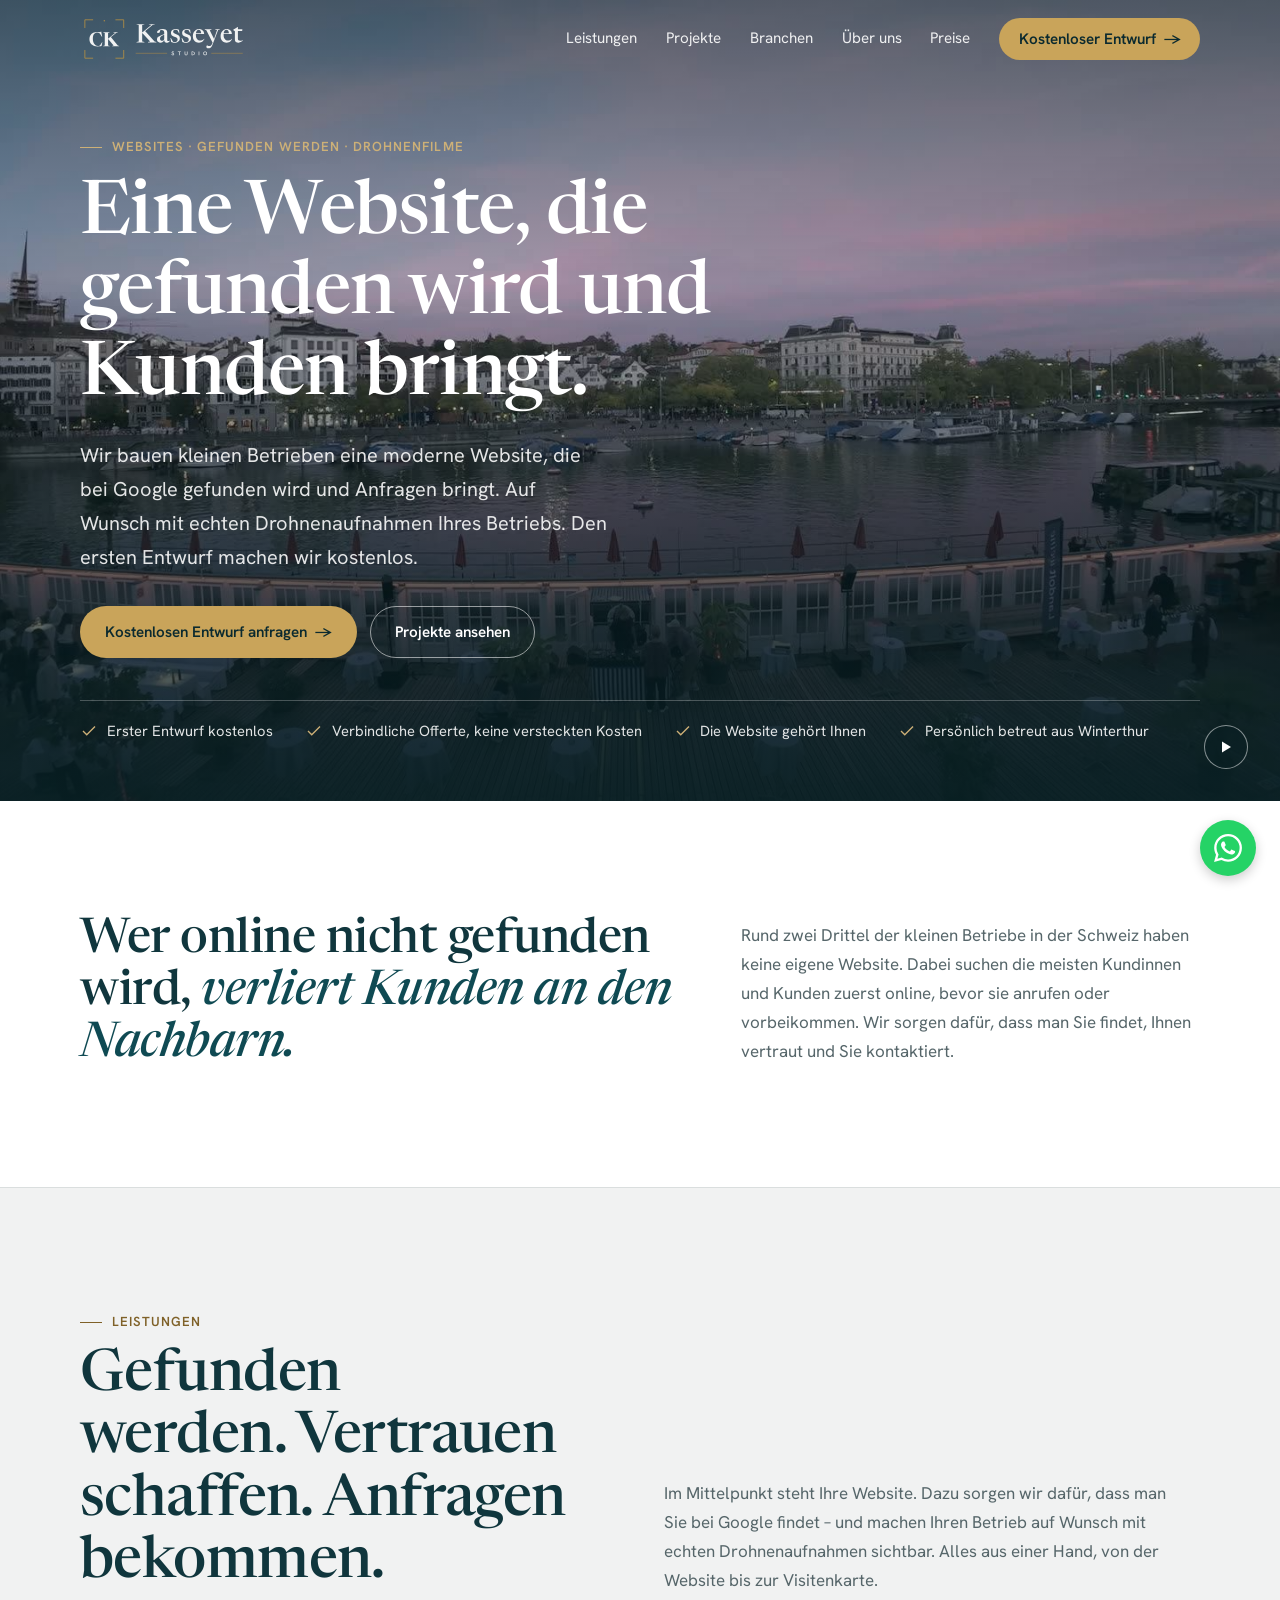
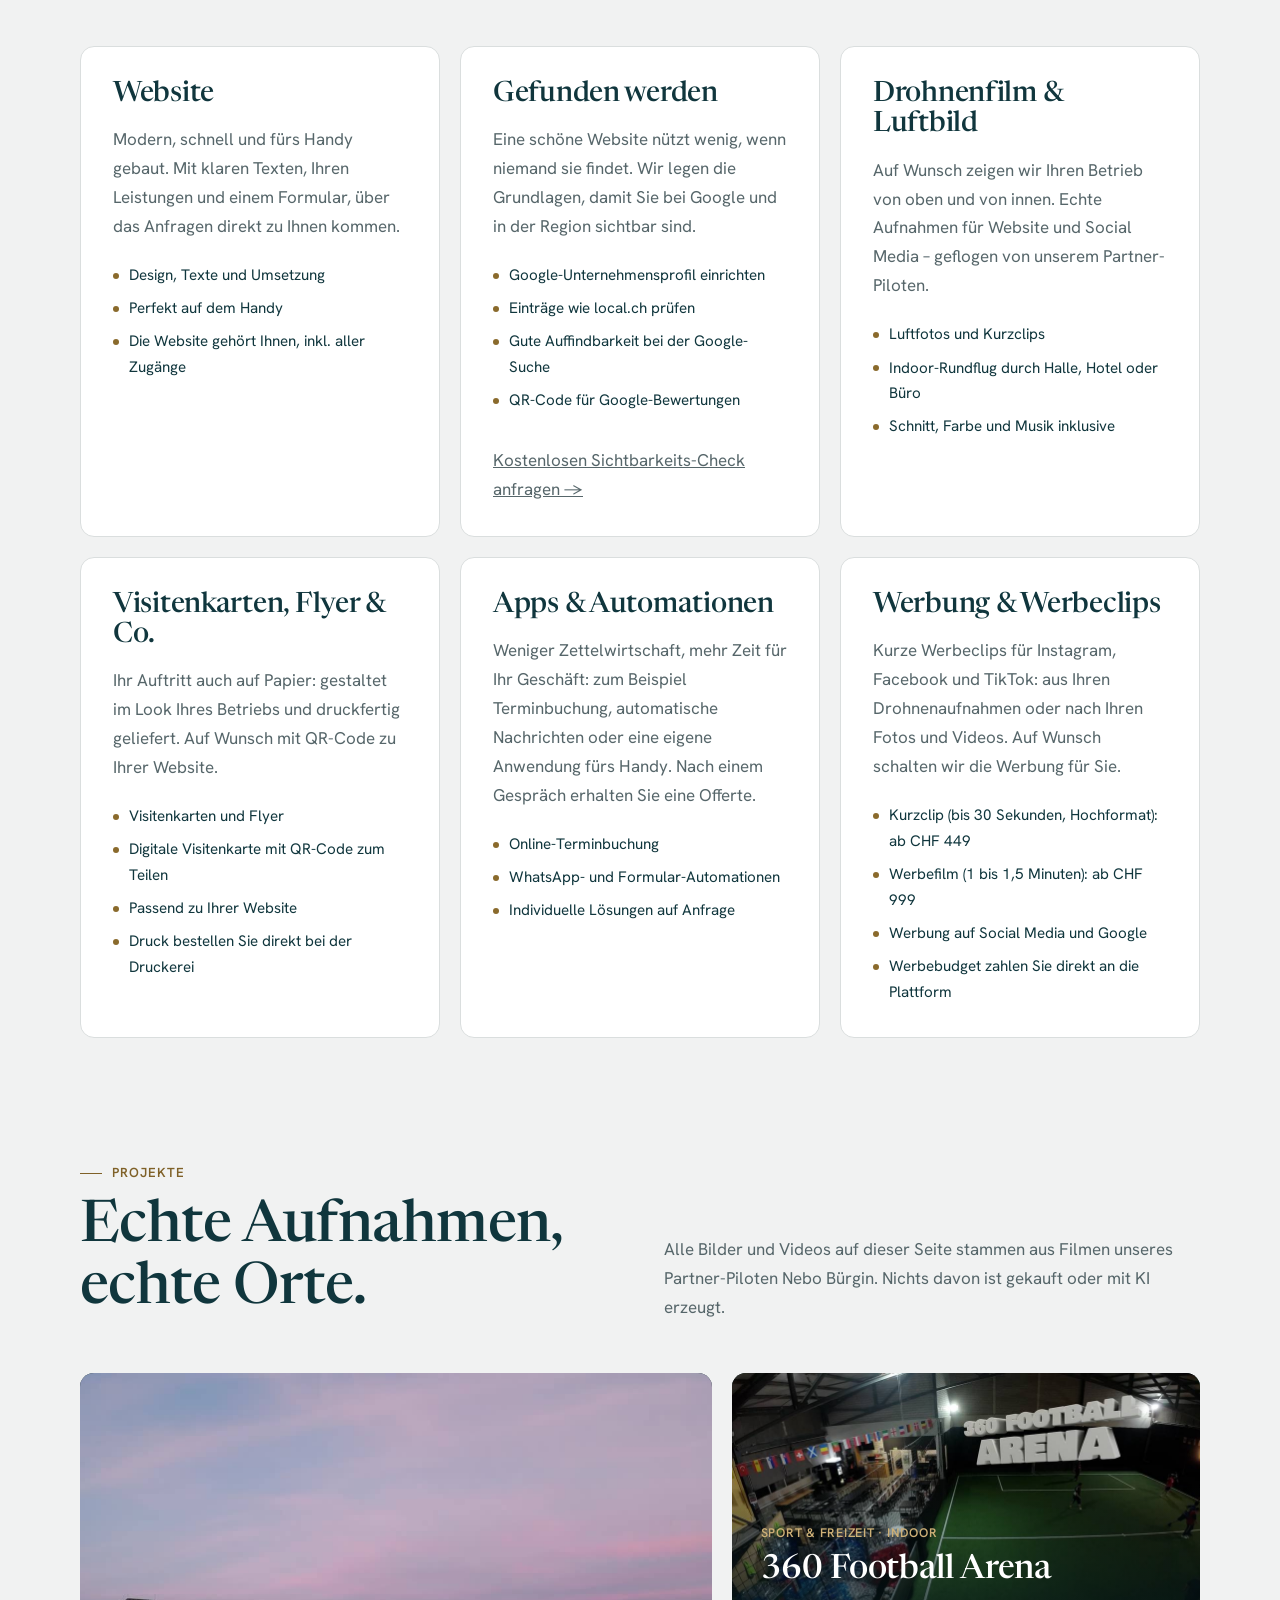
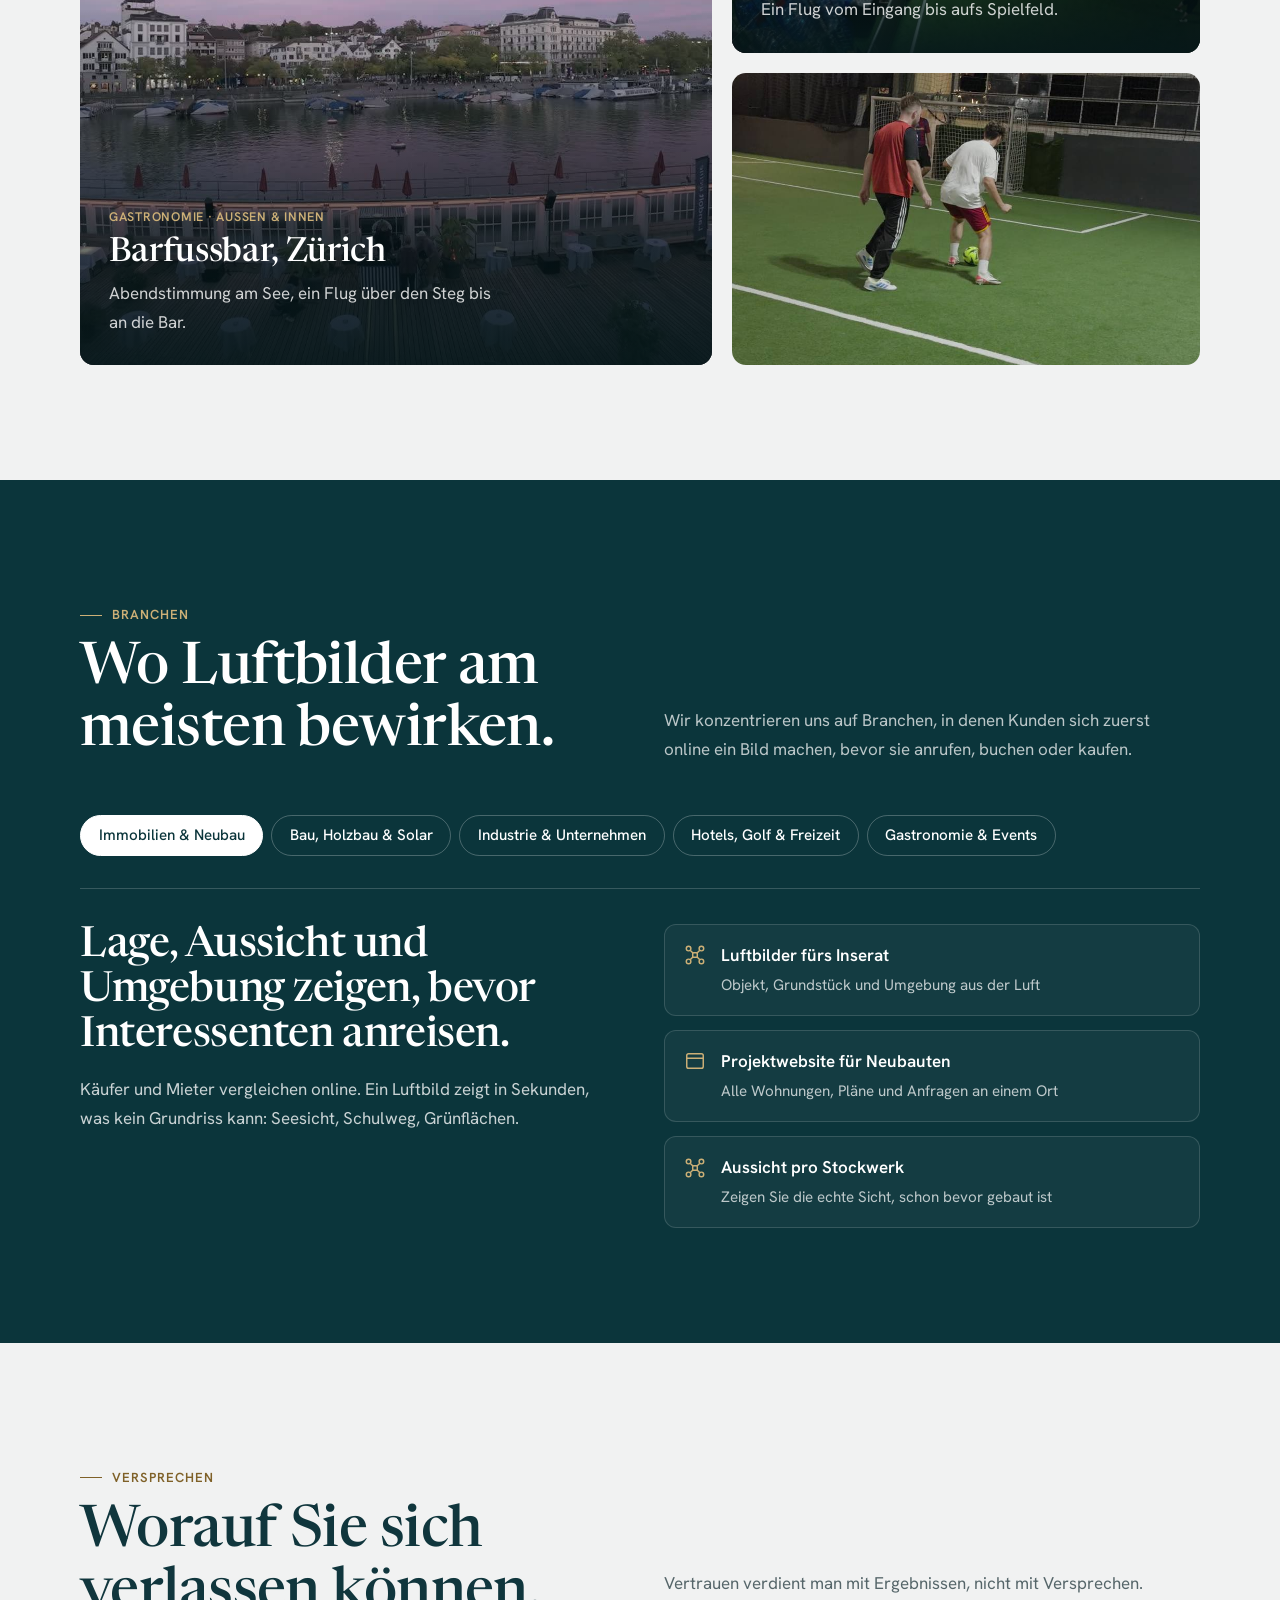
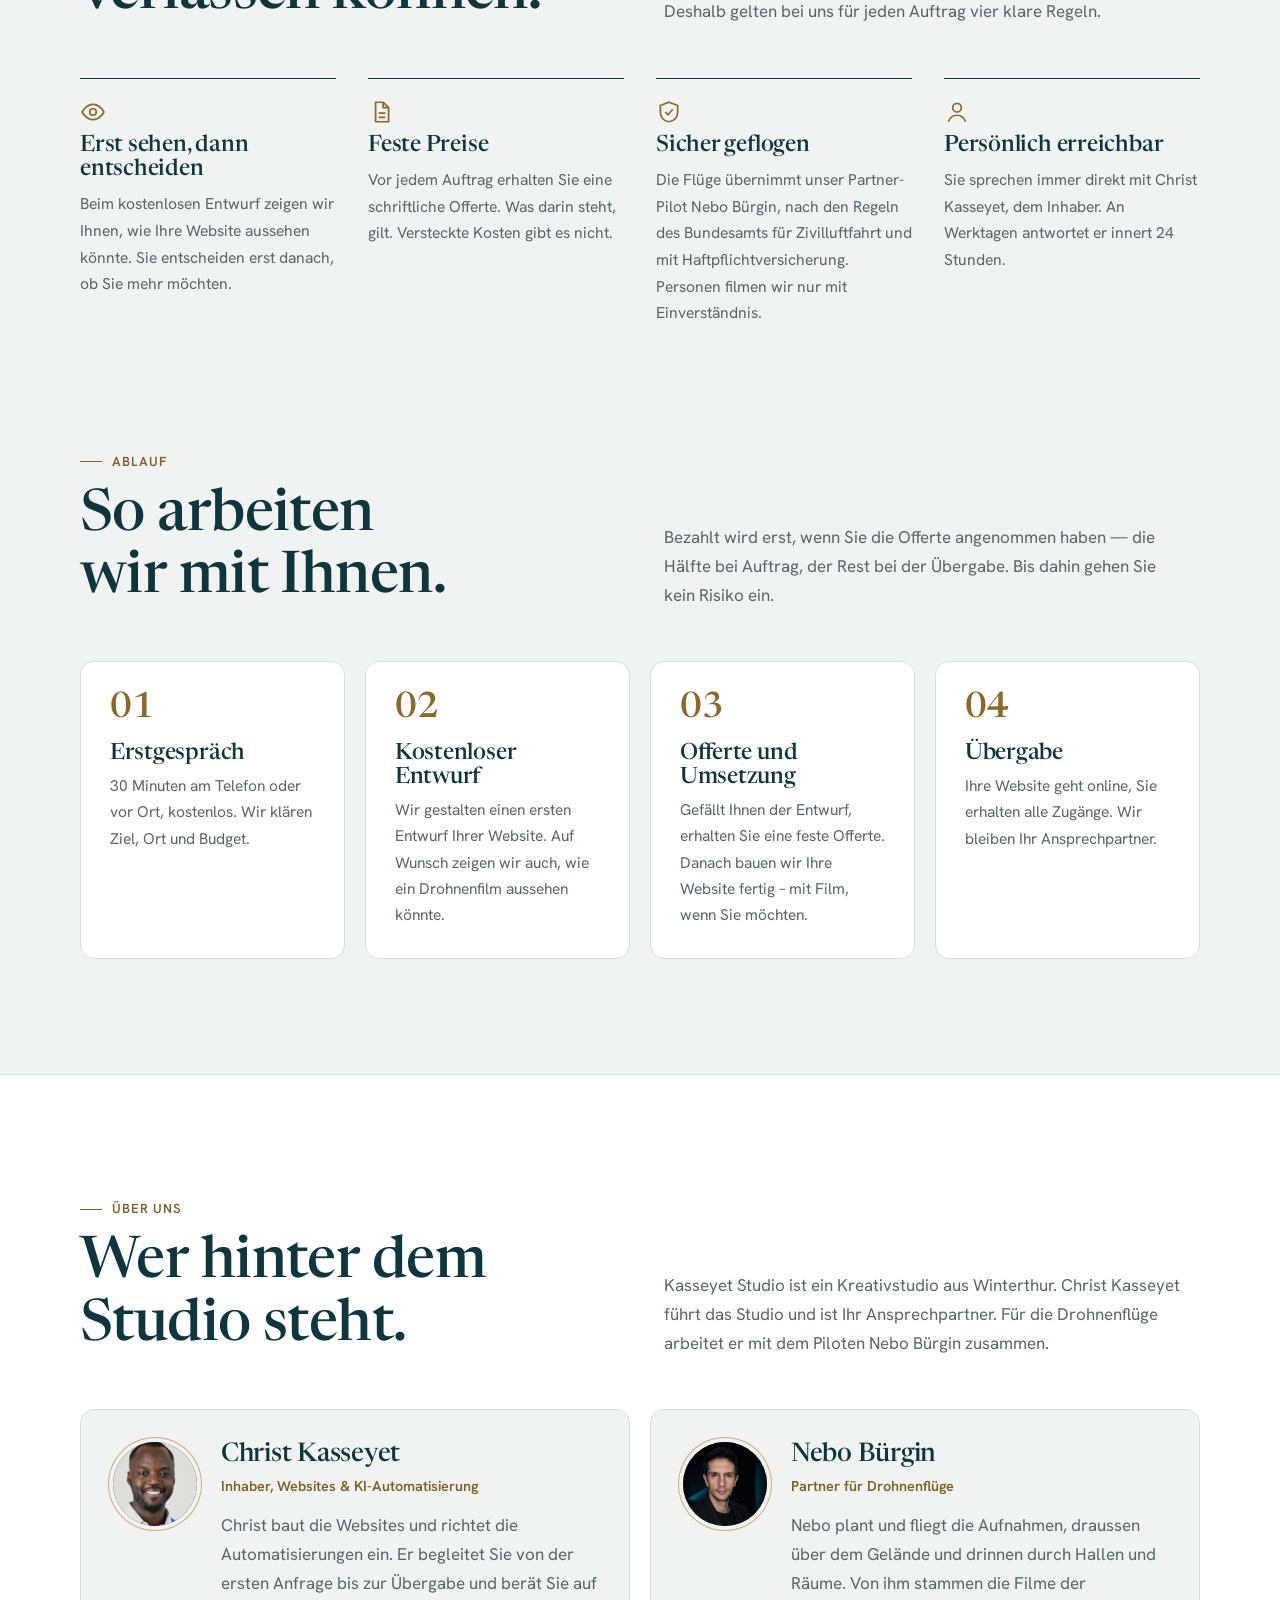
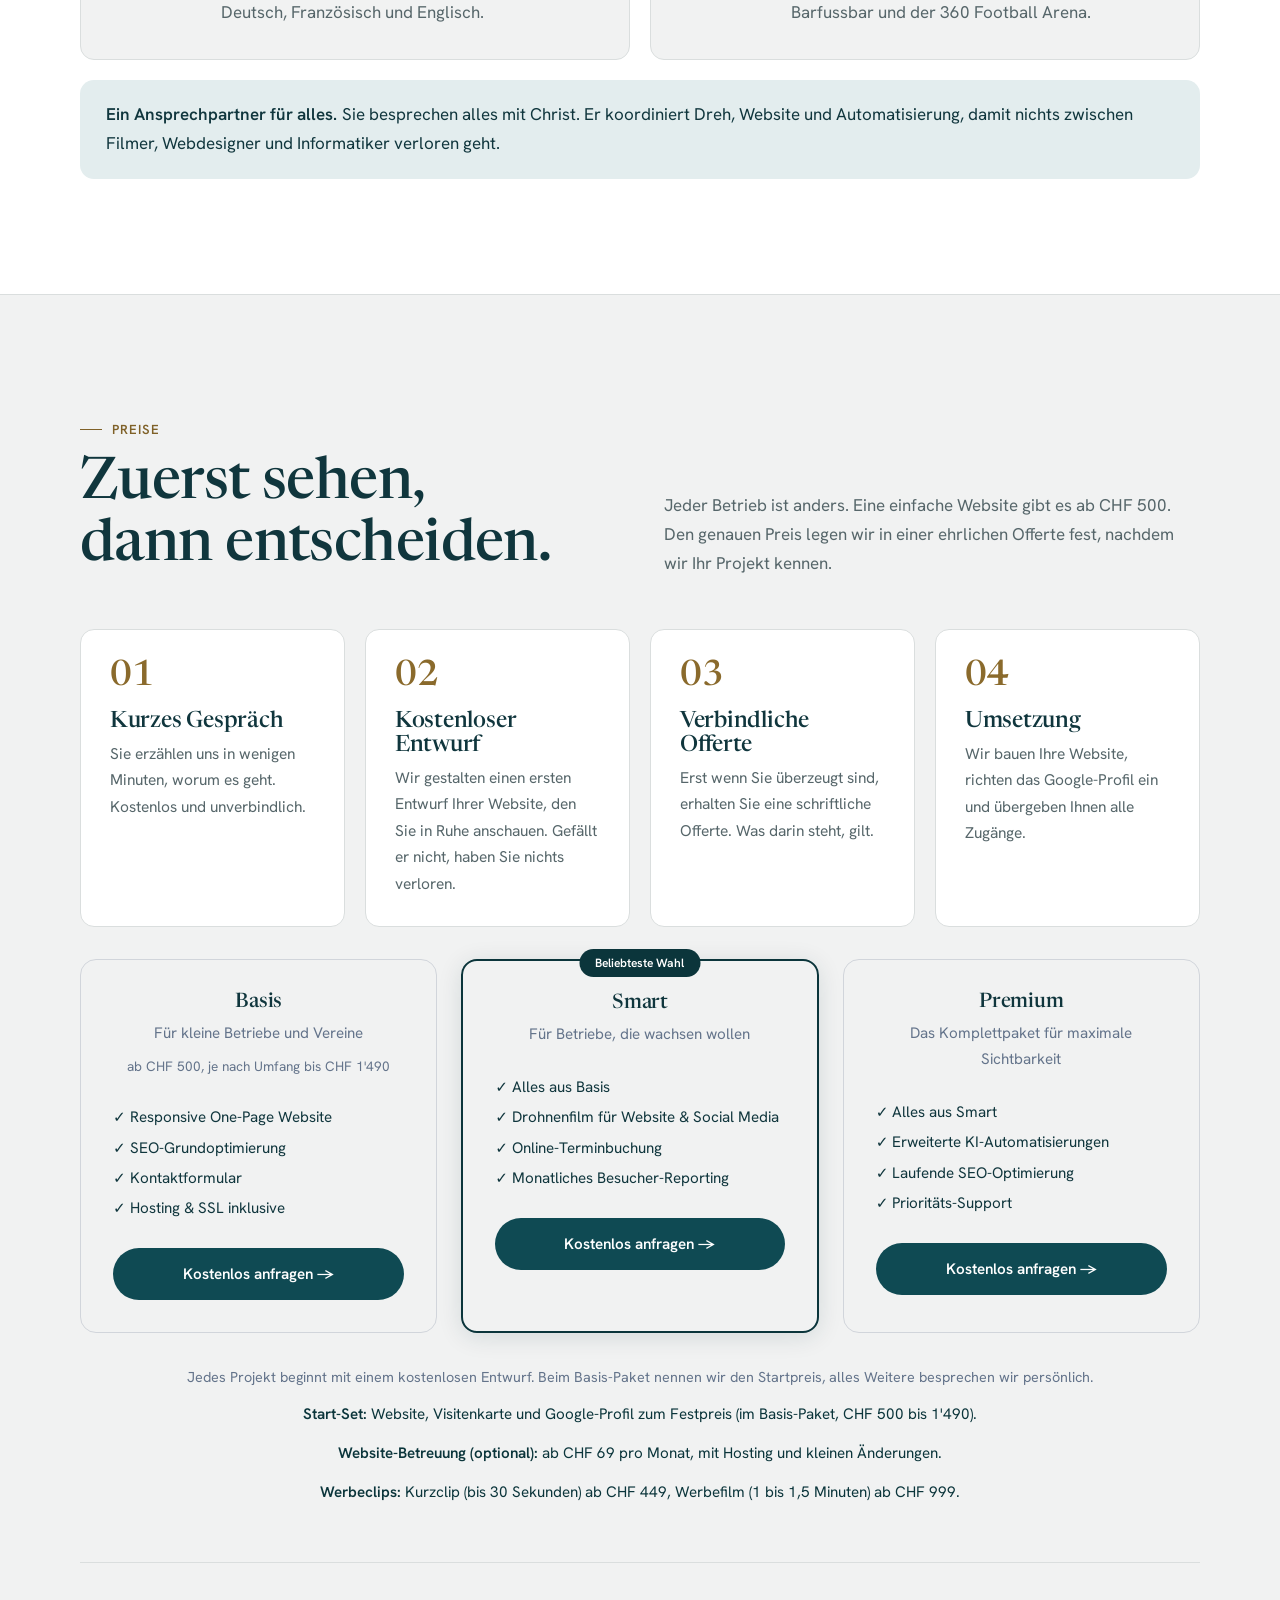
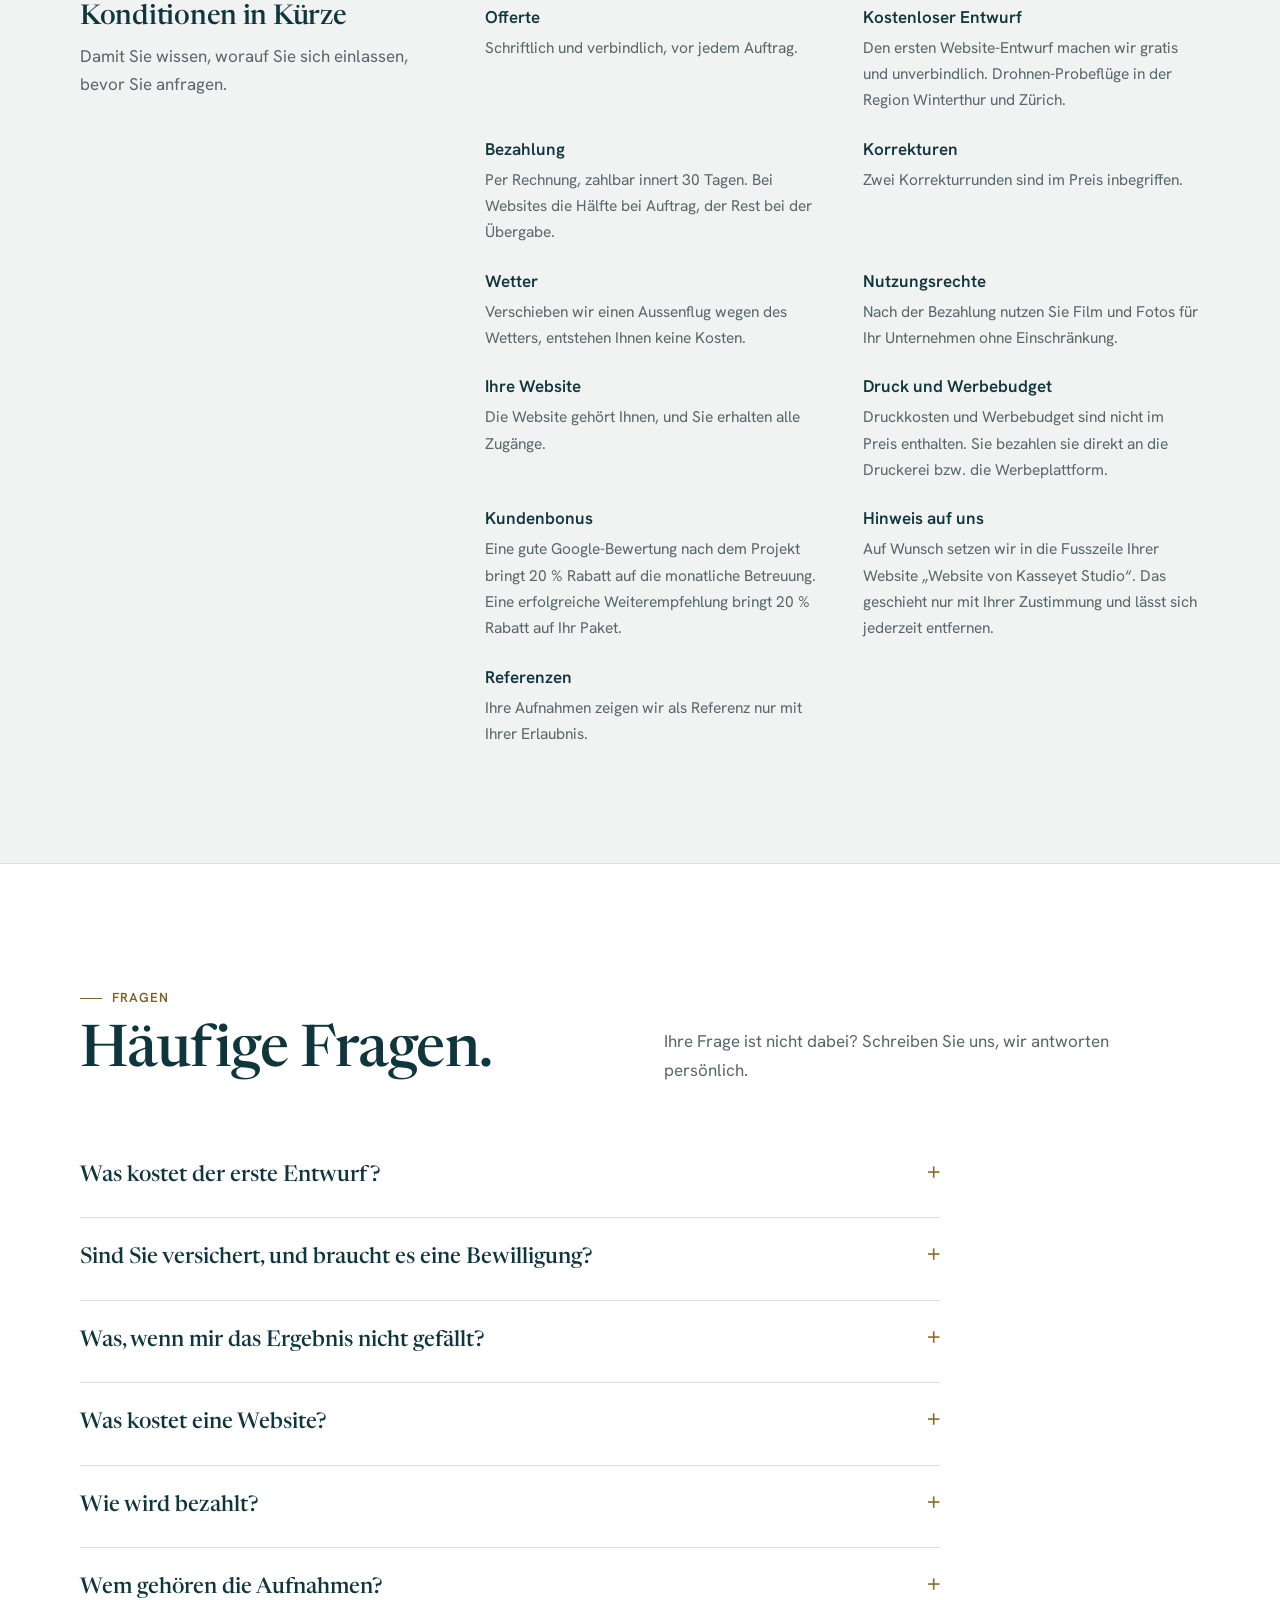
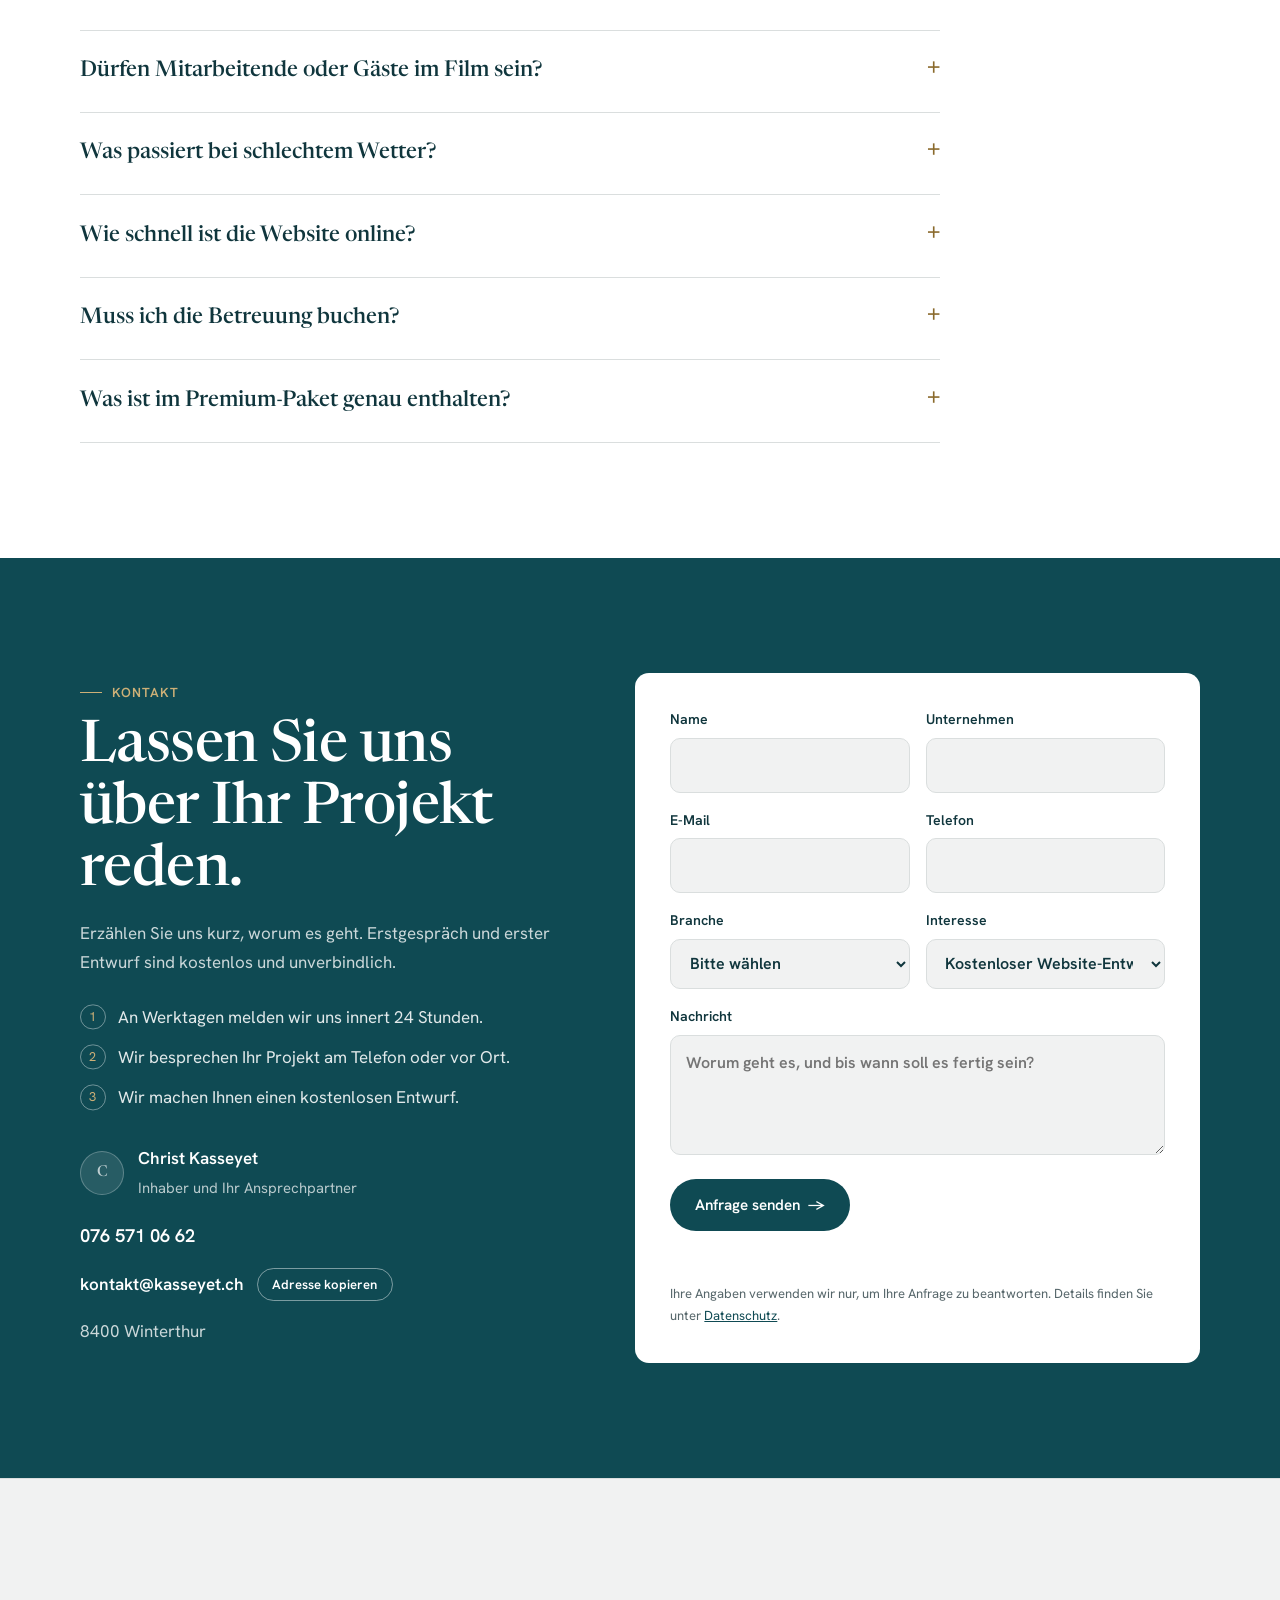
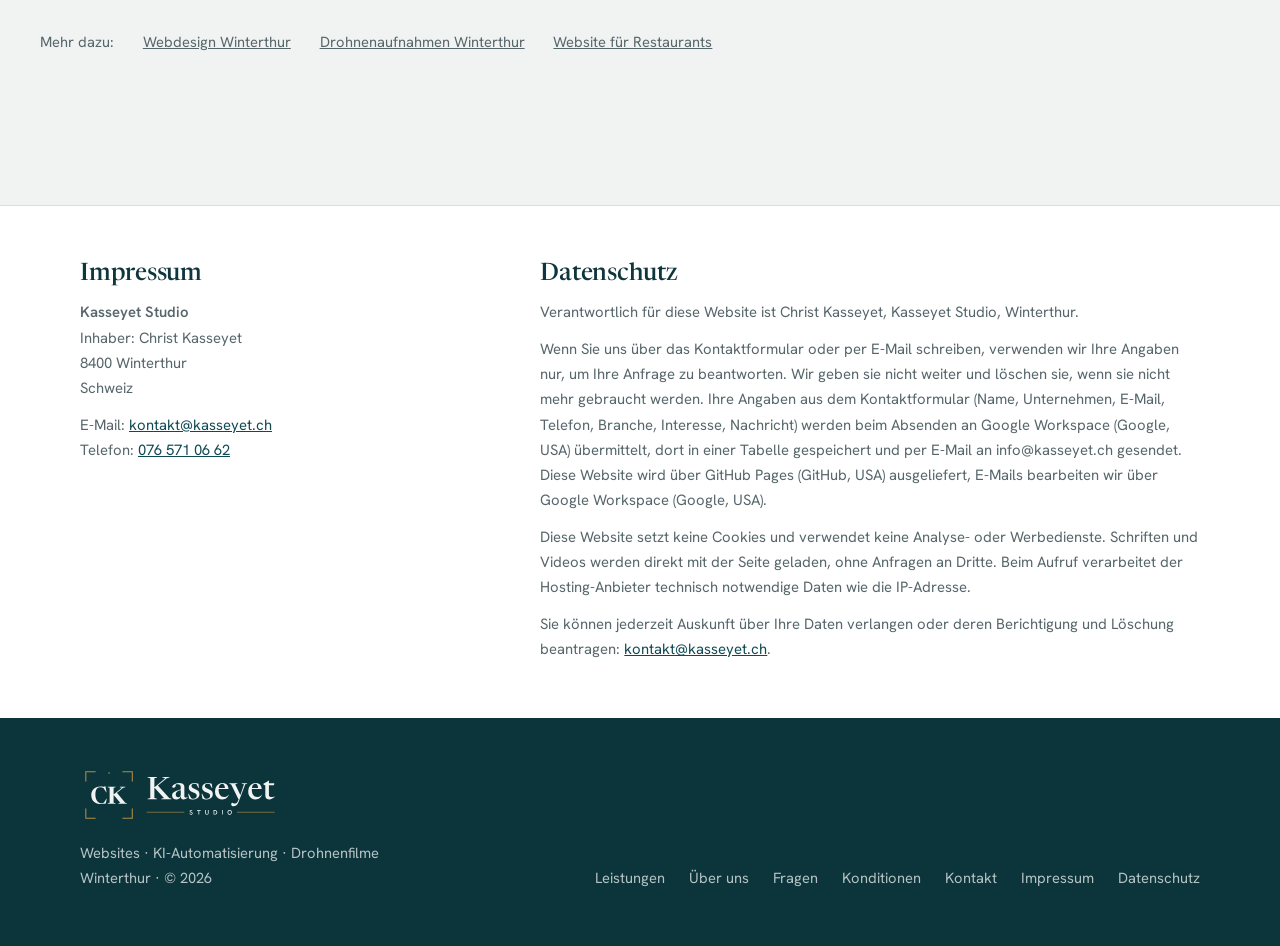
==== commit c2c77168: "Kontaktformular: Versand an Google-Tabelle (Apps Script), Rückfall auf E-Mail; Datenschutz-Satz ange" ====
--- a/index.html
+++ b/index.html
@@ -370,7 +370,7 @@
         </div>
         <div class="result" id="result" hidden>
           <h3 id="resultTitle" tabindex="-1">Ihre Nachricht ist vorbereitet.</h3>
-          <p>Klicken Sie auf «Im E-Mail-Programm öffnen» und senden Sie die Nachricht dort ab. Ohne E-Mail-Programm: Text kopieren und an info@kasseyet.ch senden.</p>
+          <p id="resultText">Klicken Sie auf «Im E-Mail-Programm öffnen» und senden Sie die Nachricht dort ab. Ohne E-Mail-Programm: Text kopieren und an info@kasseyet.ch senden.</p>
           <label for="f-out" class="sr">Vorbereitete Nachricht</label>
           <textarea id="f-out" readonly></textarea>
           <div class="acts"><a class="btn btn-petrol" id="mailOut" href="mailto:info@kasseyet.ch">Im E-Mail-Programm öffnen</a><button type="button" class="btn btn-ghost" id="copyOut">Text kopieren</button></div>
@@ -397,7 +397,7 @@
       <div id="datenschutz">
         <h2>Datenschutz</h2>
         <p>Verantwortlich für diese Website ist Christ Kasseyet, Kasseyet Studio, Winterthur.</p>
-        <p>Wenn Sie uns über das Kontaktformular oder per E-Mail schreiben, verwenden wir Ihre Angaben nur, um Ihre Anfrage zu beantworten. Wir geben sie nicht weiter und löschen sie, wenn sie nicht mehr gebraucht werden. Das Kontaktformular sendet selbst keine Daten ab: Ihre Angaben werden in Ihrem E-Mail-Programm als Nachricht an info@kasseyet.ch vorbereitet und erst durch Ihr Absenden an uns übermittelt. Diese Website wird über GitHub Pages (GitHub, USA) ausgeliefert, E-Mails bearbeiten wir über Google Workspace (Google, USA).</p>
+        <p>Wenn Sie uns über das Kontaktformular oder per E-Mail schreiben, verwenden wir Ihre Angaben nur, um Ihre Anfrage zu beantworten. Wir geben sie nicht weiter und löschen sie, wenn sie nicht mehr gebraucht werden. Ihre Angaben aus dem Kontaktformular (Name, Unternehmen, E-Mail, Telefon, Branche, Interesse, Nachricht) werden beim Absenden an Google Workspace (Google, USA) übermittelt, dort in einer Tabelle gespeichert und per E-Mail an info@kasseyet.ch gesendet. Diese Website wird über GitHub Pages (GitHub, USA) ausgeliefert, E-Mails bearbeiten wir über Google Workspace (Google, USA).</p>
         <p>Diese Website setzt keine Cookies und verwendet keine Analyse- oder Werbedienste. Schriften und Videos werden direkt mit der Seite geladen, ohne Anfragen an Dritte. Beim Aufruf verarbeitet der Hosting-Anbieter technisch notwendige Daten wie die IP-Adresse.</p>
         <p>Sie können jederzeit Auskunft über Ihre Daten verlangen oder deren Berichtigung und Löschung beantragen: <a href="mailto:kontakt@kasseyet.ch">kontakt@kasseyet.ch</a>.</p>
       </div>
@@ -463,7 +463,8 @@
 }
 document.getElementById("copyMail").addEventListener("click",e=>copy(EMAIL,e.currentTarget,document.getElementById("mailtxt")));
 
-// Formular: bereitet die Nachricht vor, sendet aber nichts selbst
+// Formular: sendet die Anfrage an eine Google-Tabelle (Apps Script); bei Fehler Rückfall auf E-Mail
+const FORM_URL="https://script.google.com/macros/s/AKfycbwxnpDfyDmP0_u0OYxoEiHJQ4mnnYMFOepzT0YeFc7HS8qp_t_0lQwdpIoPl7cN5mcb/exec";
 const form=document.getElementById("f"),msg=document.getElementById("msg"),res=document.getElementById("result"),out=document.getElementById("f-out"),mailOut=document.getElementById("mailOut"),sent=document.getElementById("sent"),sendBtn=document.getElementById("sendBtn");
 document.querySelectorAll("[data-paket]").forEach(a=>a.addEventListener("click",()=>{document.getElementById("paket").value=a.dataset.paket;}));
 form.addEventListener("submit",e=>{
@@ -475,7 +476,19 @@
   const body=`Guten Tag\n\n${v("f-text")||"Ich interessiere mich für Ihr Angebot."}\n\nName: ${v("f-name")}\nUnternehmen: ${v("f-firma")||"-"}\nE-Mail: ${v("f-email")}\nTelefon: ${v("f-tel")||"-"}\nBranche: ${branche}\nInteresse: ${v("paket")}\n\nFreundliche Grüsse\n${v("f-name")}`;
   out.value=body;
   mailOut.href=`mailto:info@kasseyet.ch?subject=${encodeURIComponent("Anfrage über die Website: "+v("paket"))}&body=${encodeURIComponent(body)}`;
-  sent.hidden=true;res.hidden=false;document.getElementById("resultTitle").focus();
+  const data=new URLSearchParams(new FormData(form));
+  if(document.getElementById("f-branche").selectedIndex===0)data.set("branche","nicht angegeben");
+  const label=sendBtn.innerHTML;
+  sendBtn.disabled=true;sendBtn.textContent="Wird gesendet …";msg.textContent="";
+  const ctrl=new AbortController(),timer=setTimeout(()=>ctrl.abort(),12000);
+  fetch(FORM_URL,{method:"POST",mode:"no-cors",body:data,signal:ctrl.signal})
+    .then(()=>{res.hidden=true;sent.hidden=false;form.reset();document.getElementById("sentTitle").focus();})
+    .catch(()=>{
+      document.getElementById("resultTitle").textContent="Das Senden hat nicht geklappt.";
+      document.getElementById("resultText").textContent="Damit Ihre Anfrage nicht verloren geht: Klicken Sie auf «Im E-Mail-Programm öffnen» oder kopieren Sie den Text und senden Sie ihn an info@kasseyet.ch.";
+      sent.hidden=true;res.hidden=false;document.getElementById("resultTitle").focus();
+    })
+    .finally(()=>{clearTimeout(timer);sendBtn.disabled=false;sendBtn.innerHTML=label;});
 });
 document.getElementById("copyOut").addEventListener("click",e=>copy(out.value,e.currentTarget,out));
 </script>
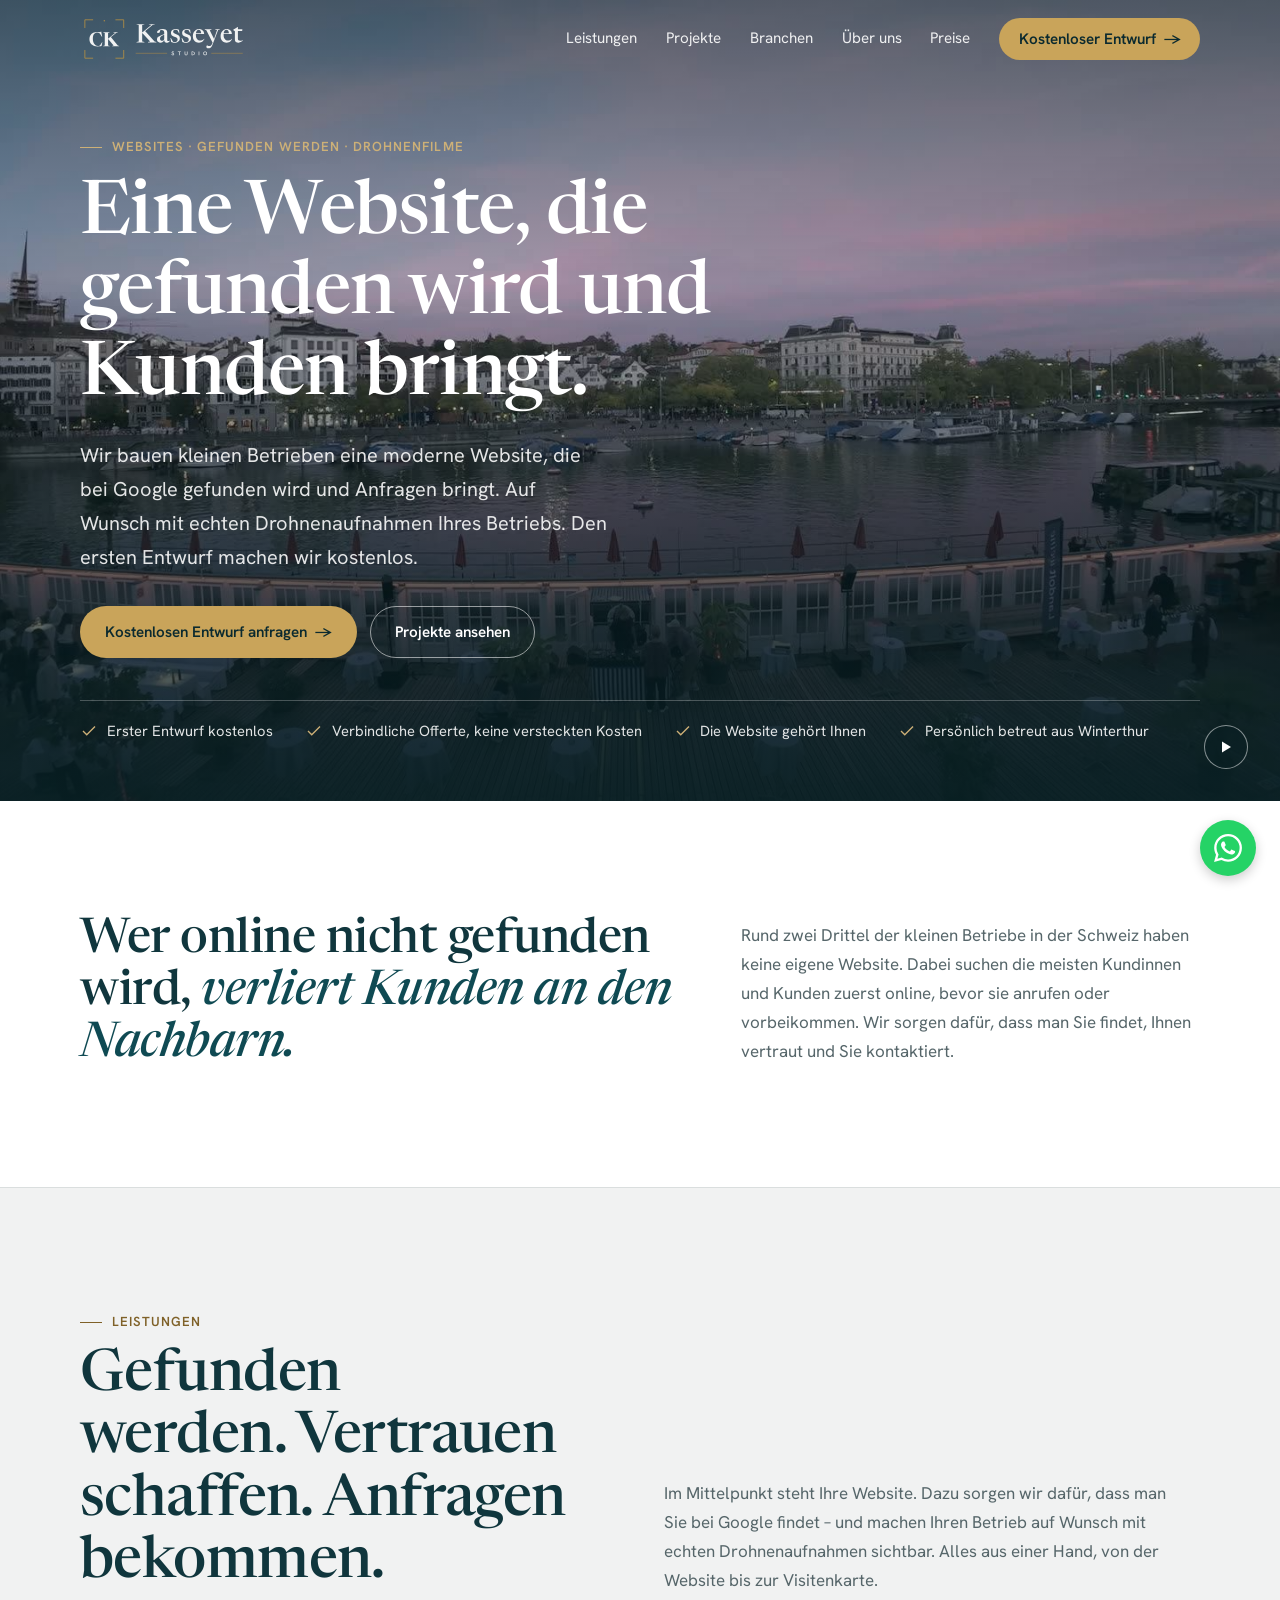
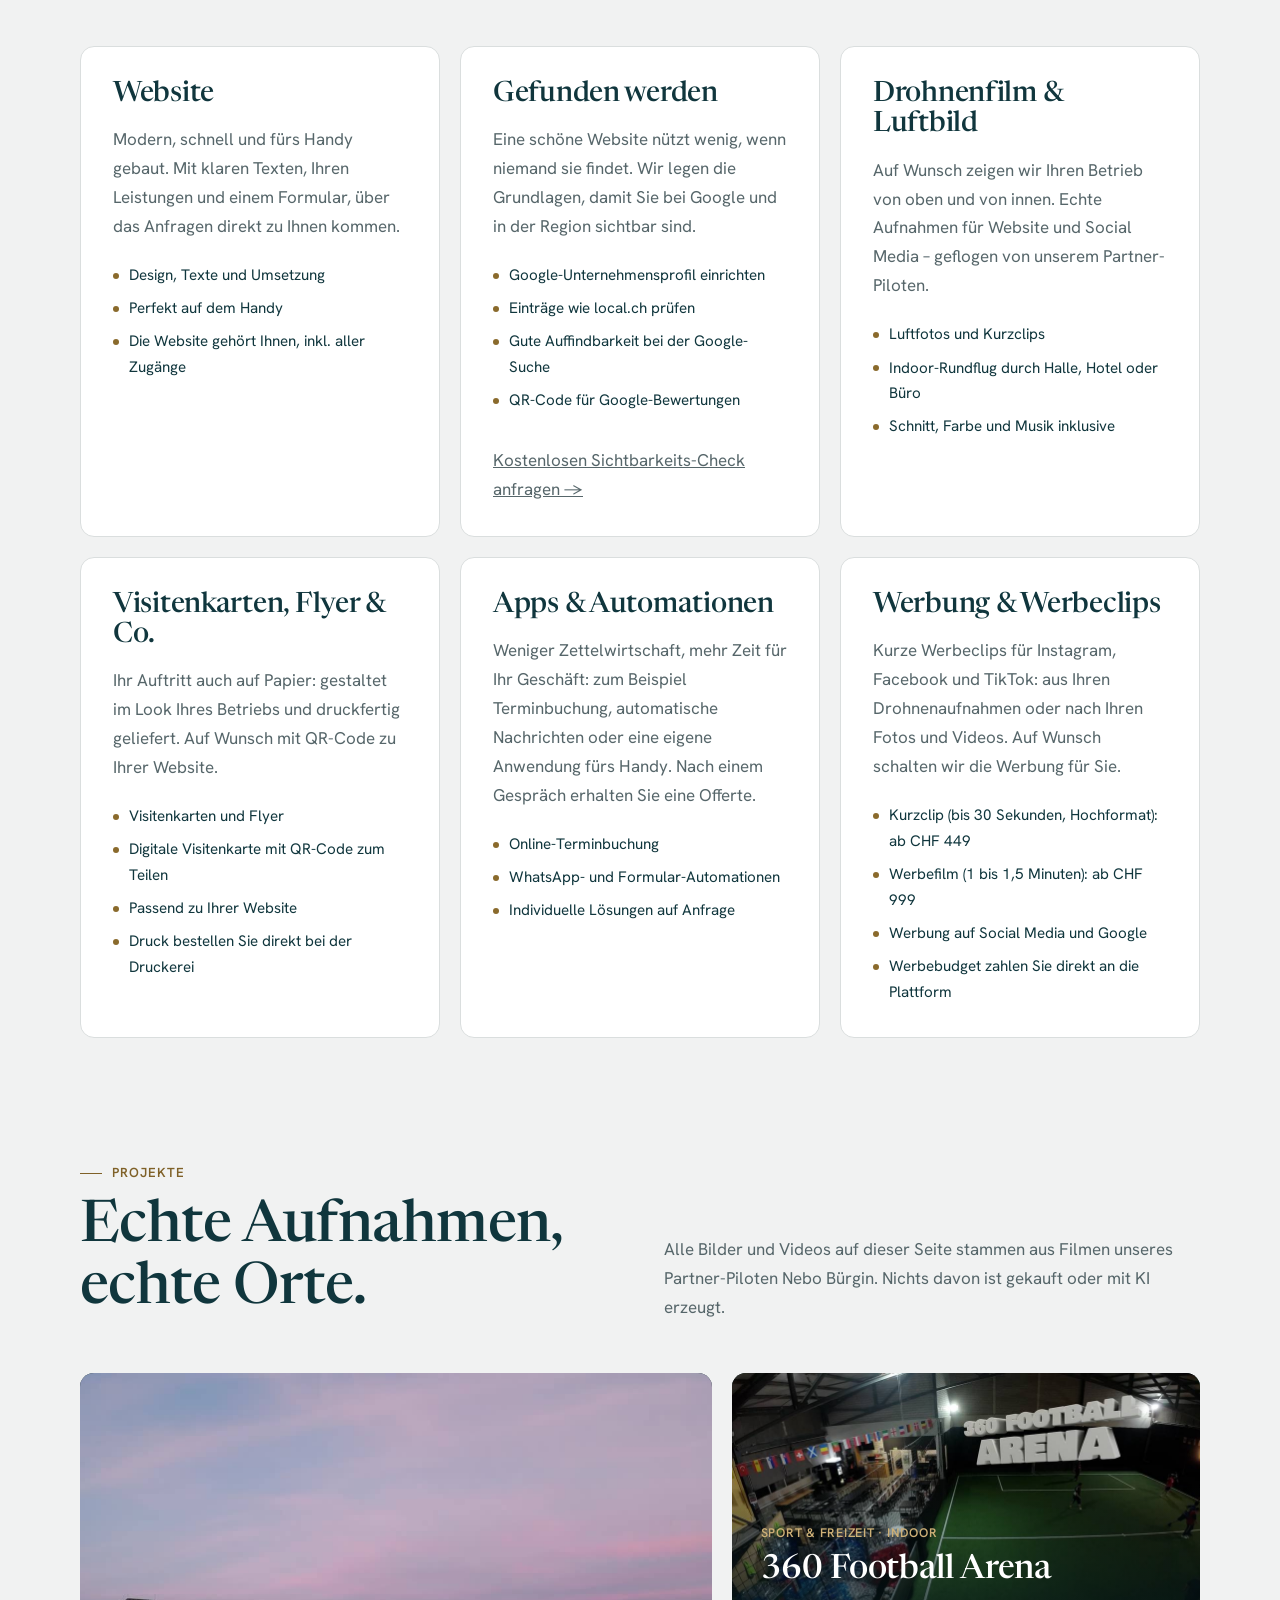
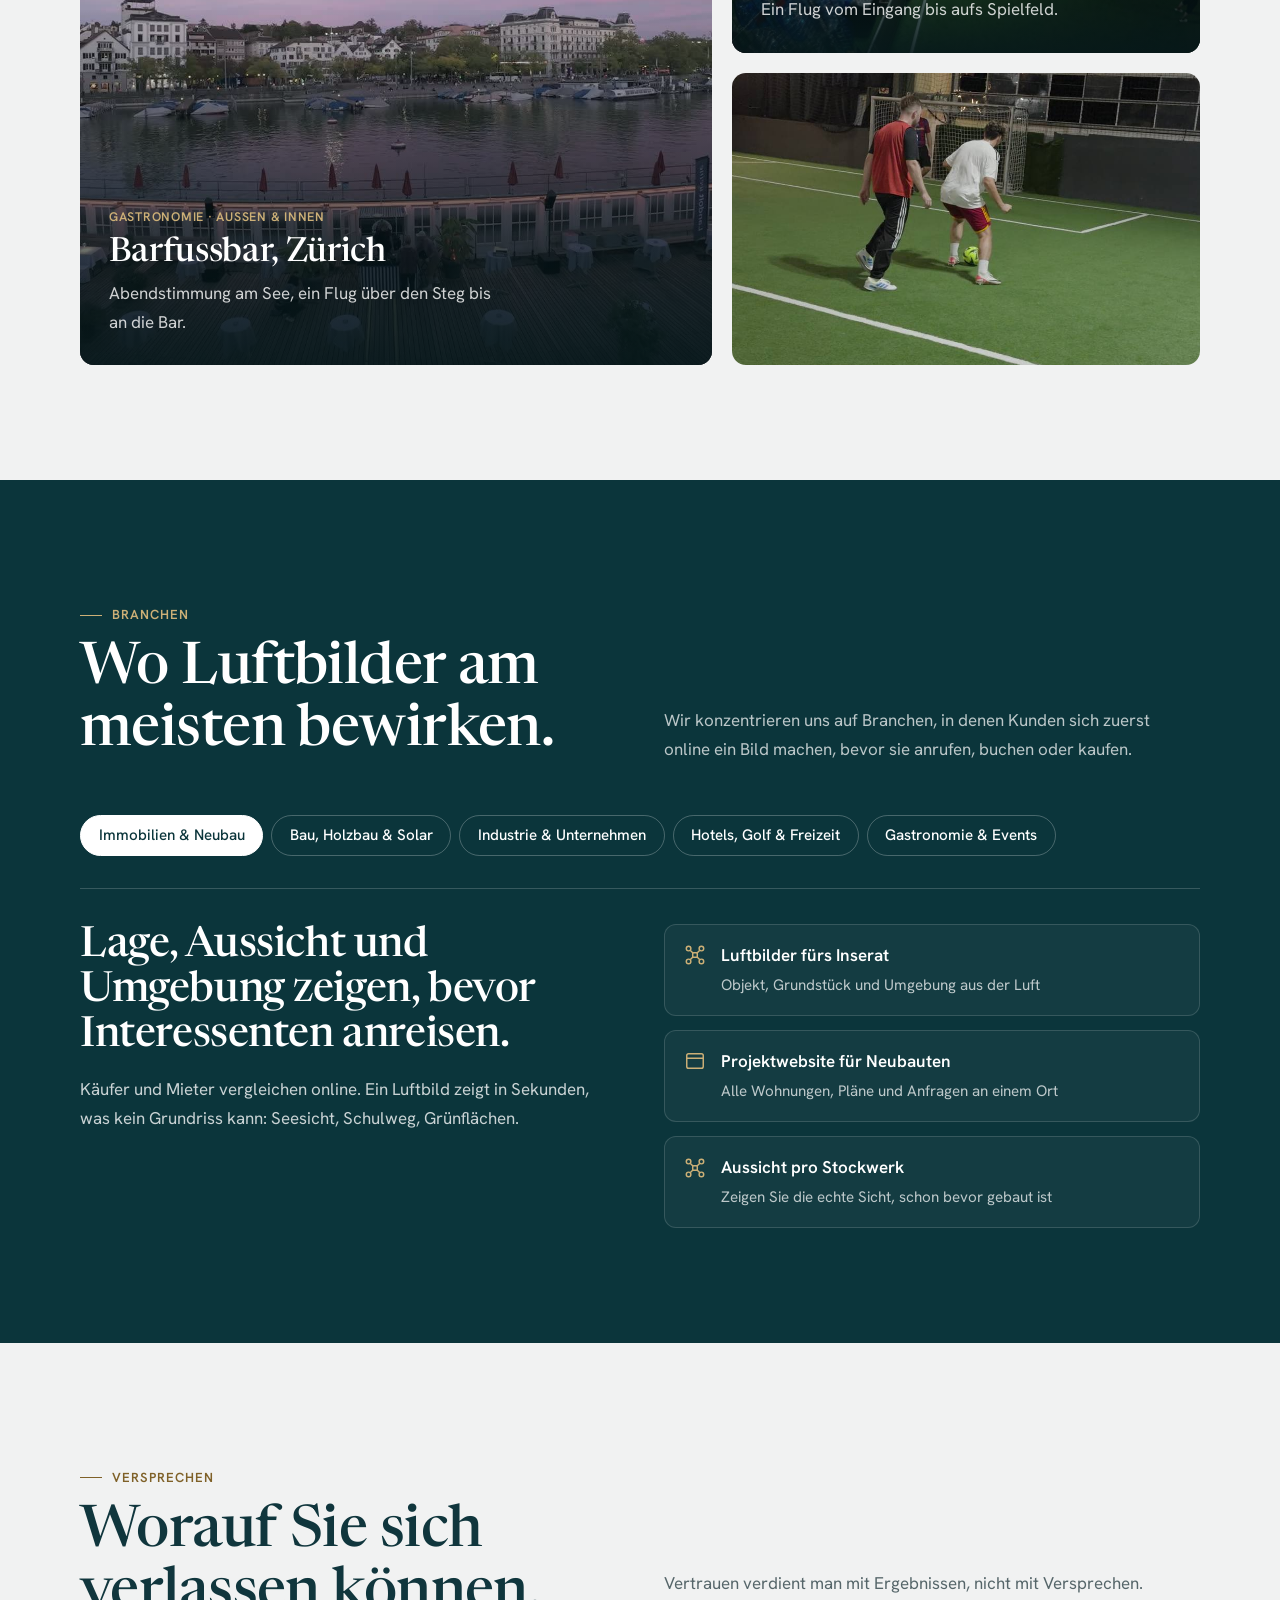
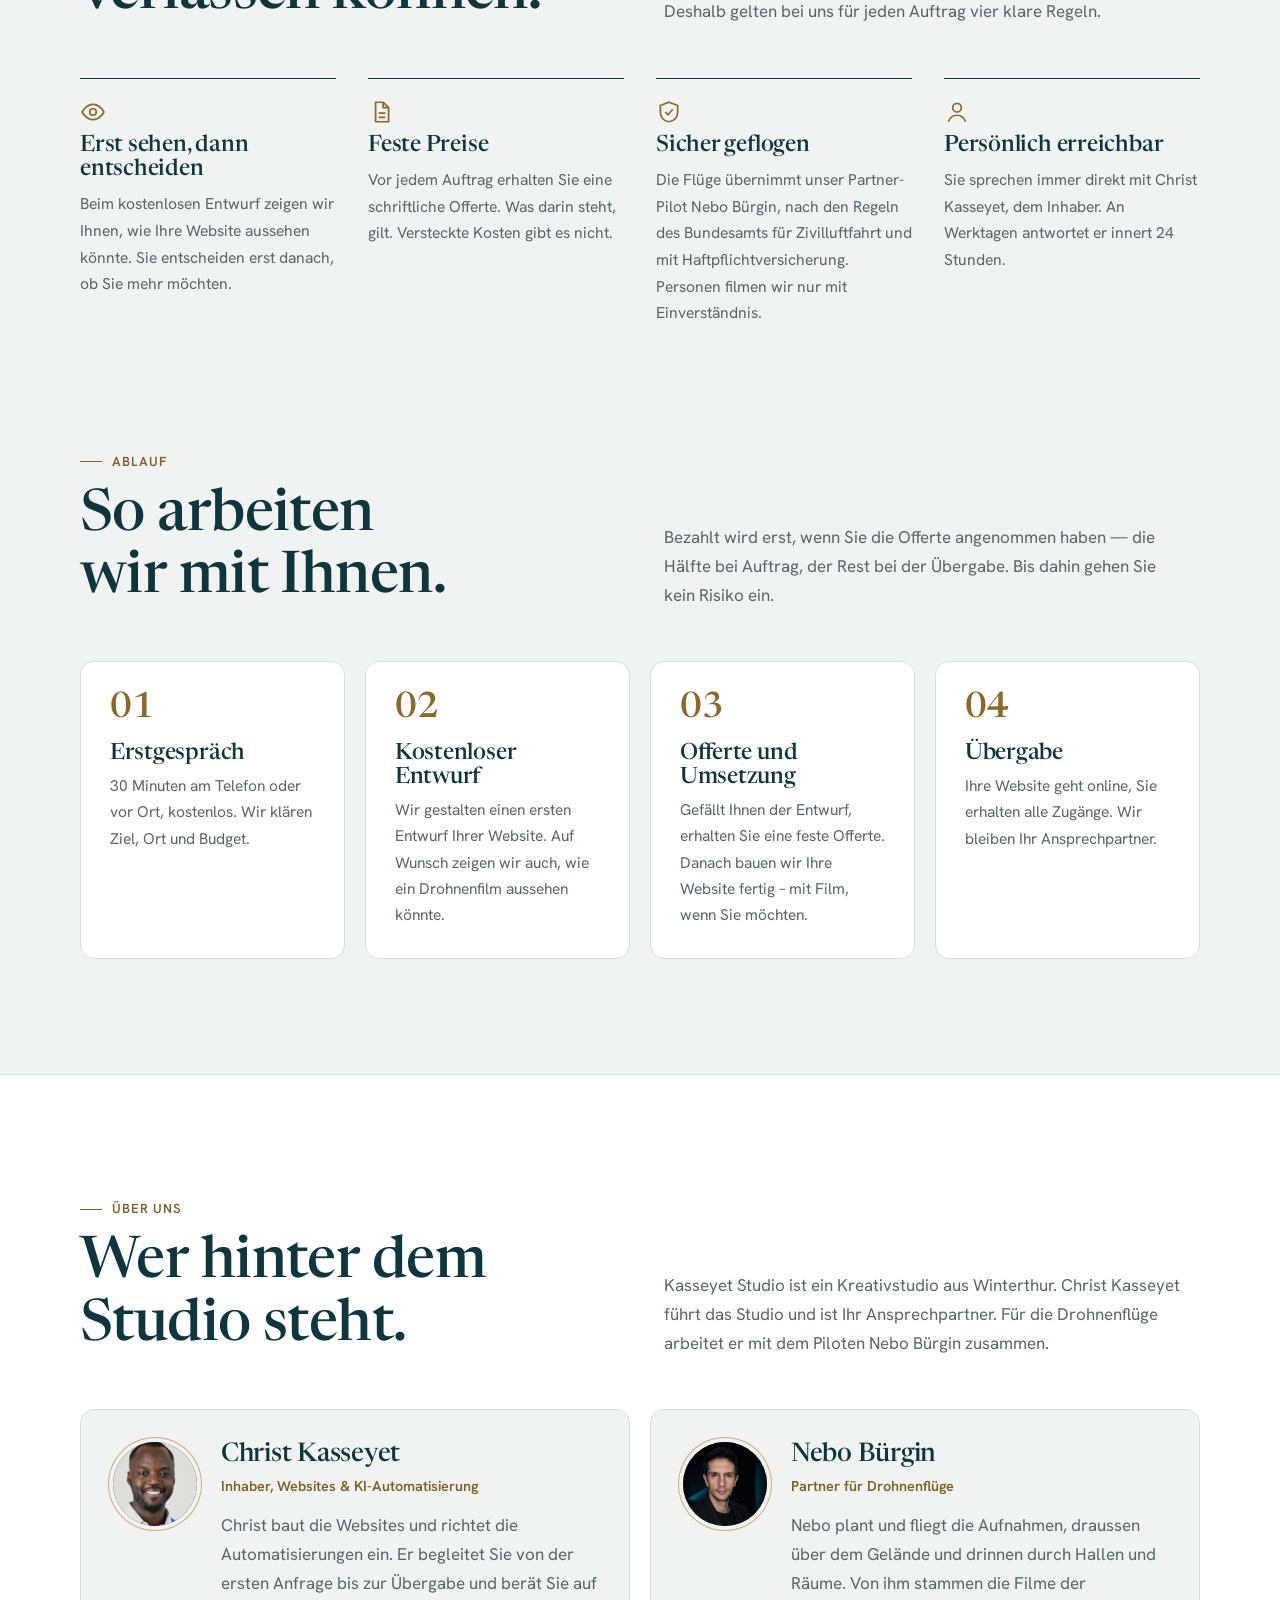
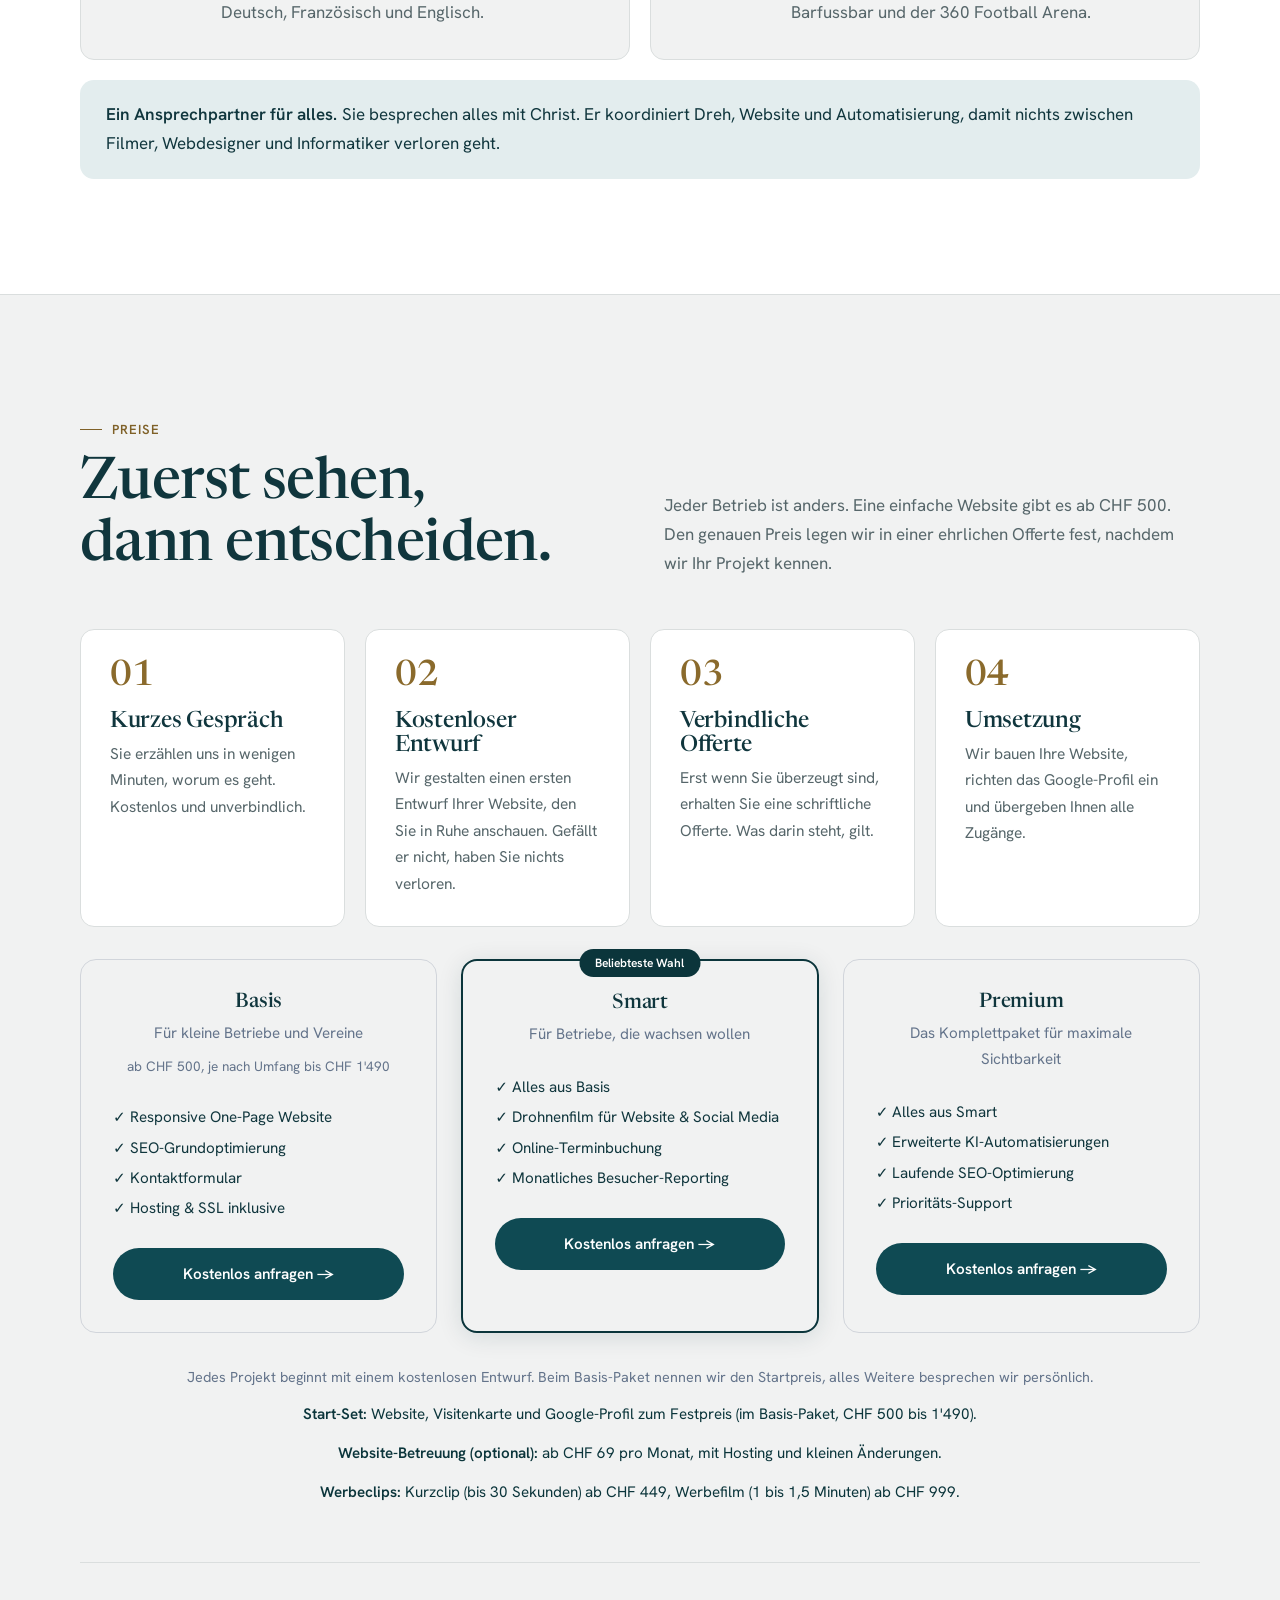
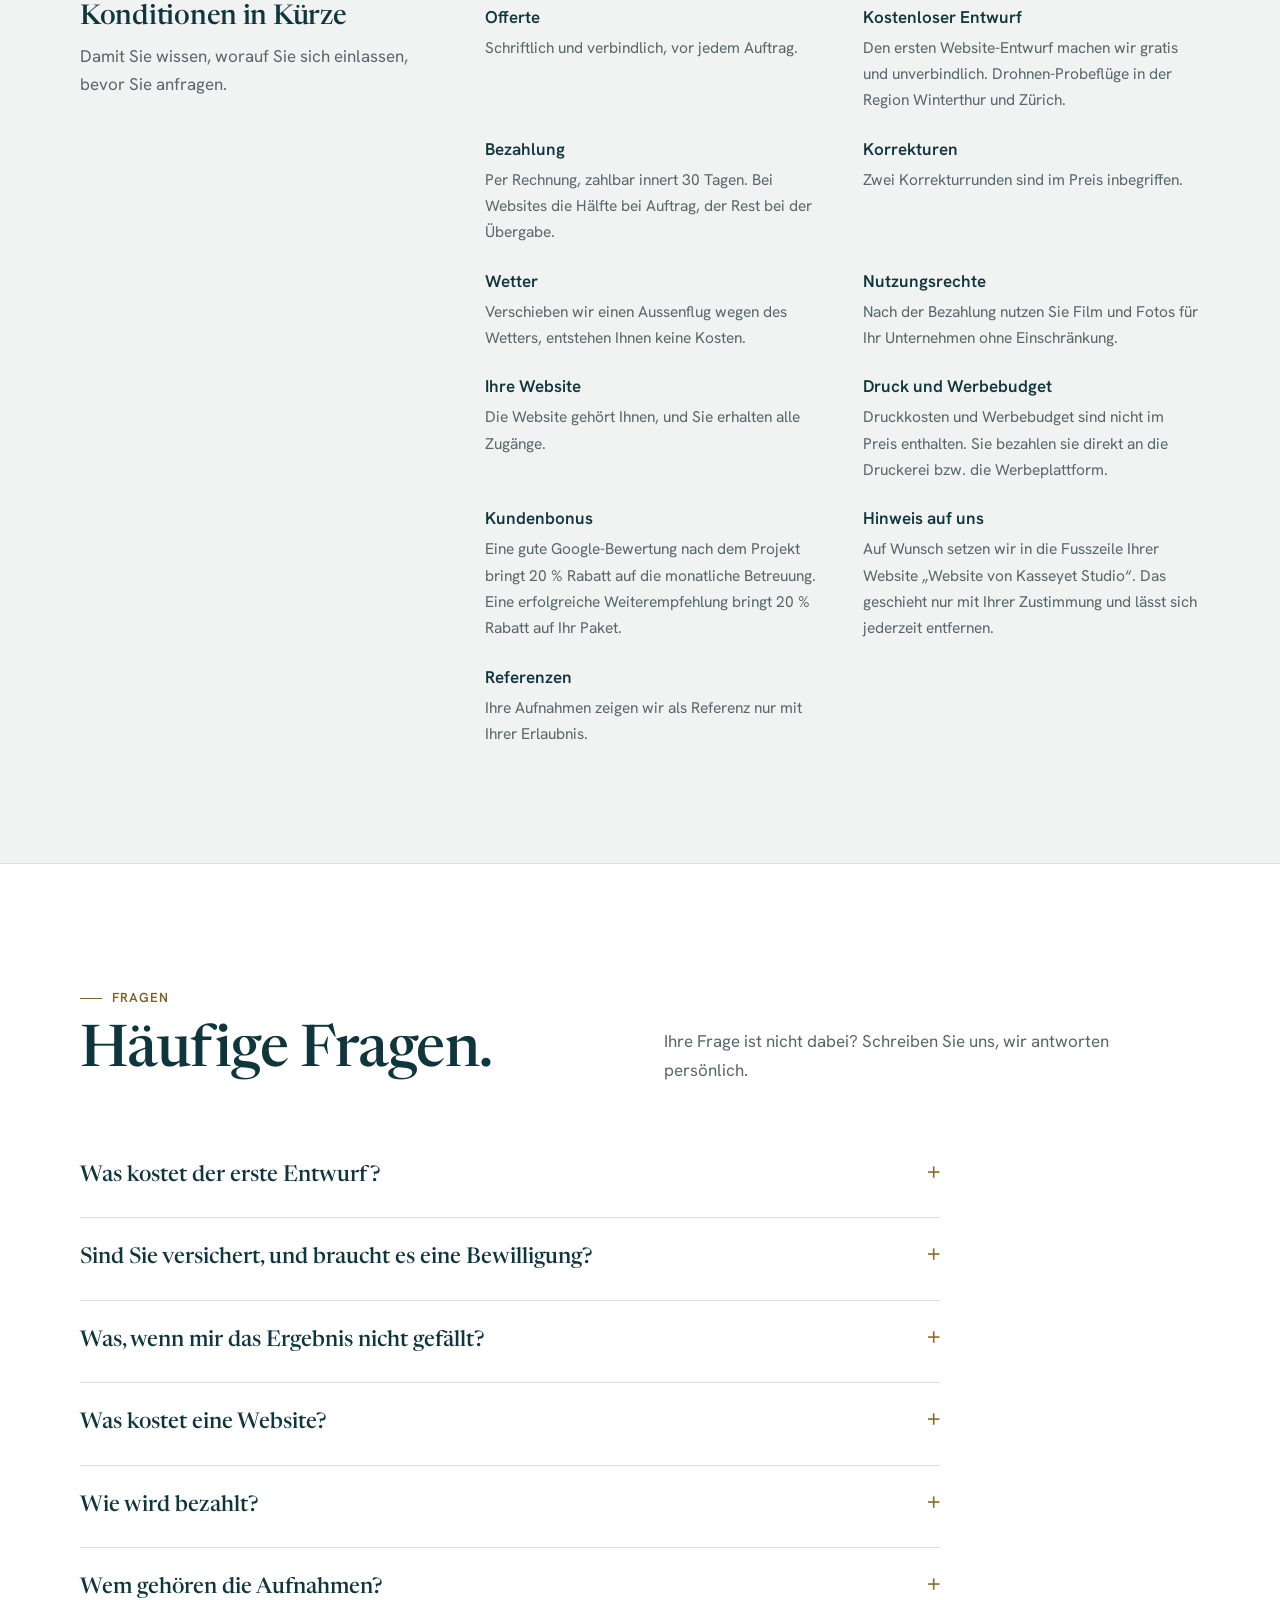
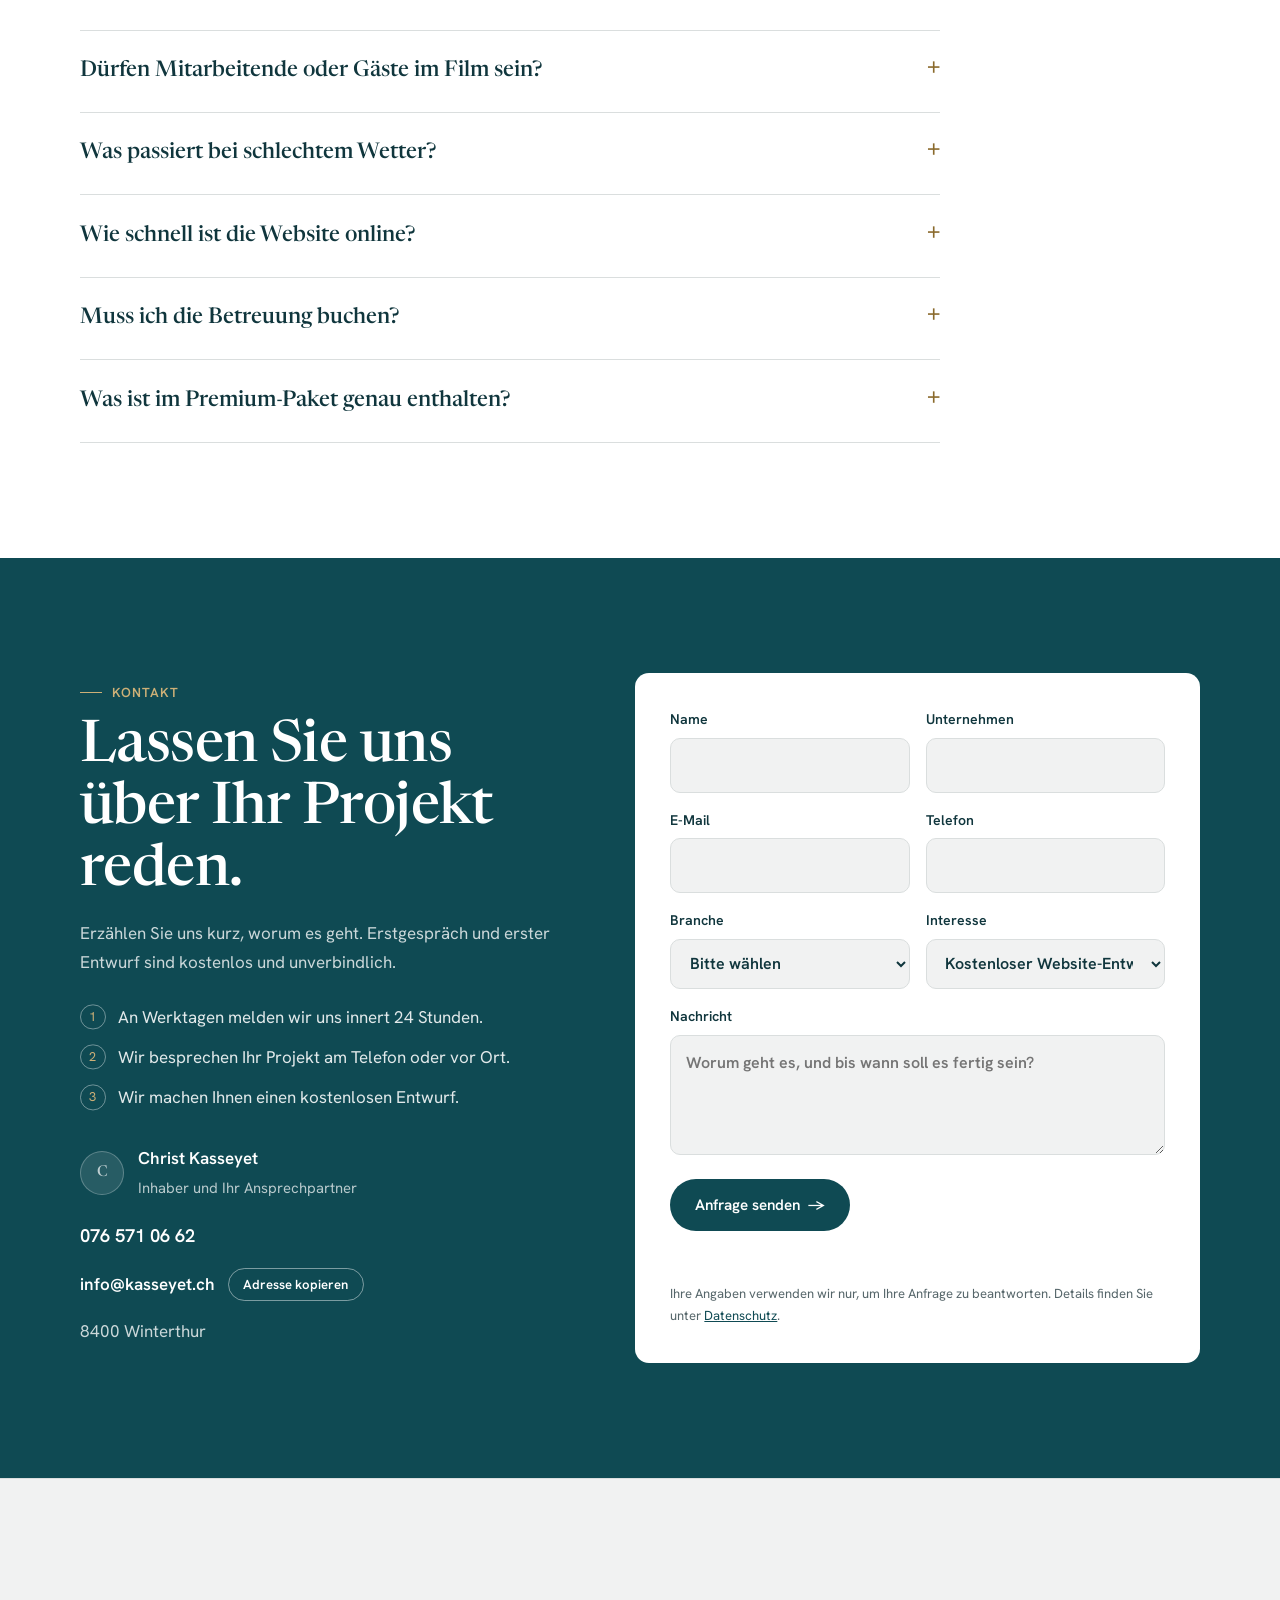
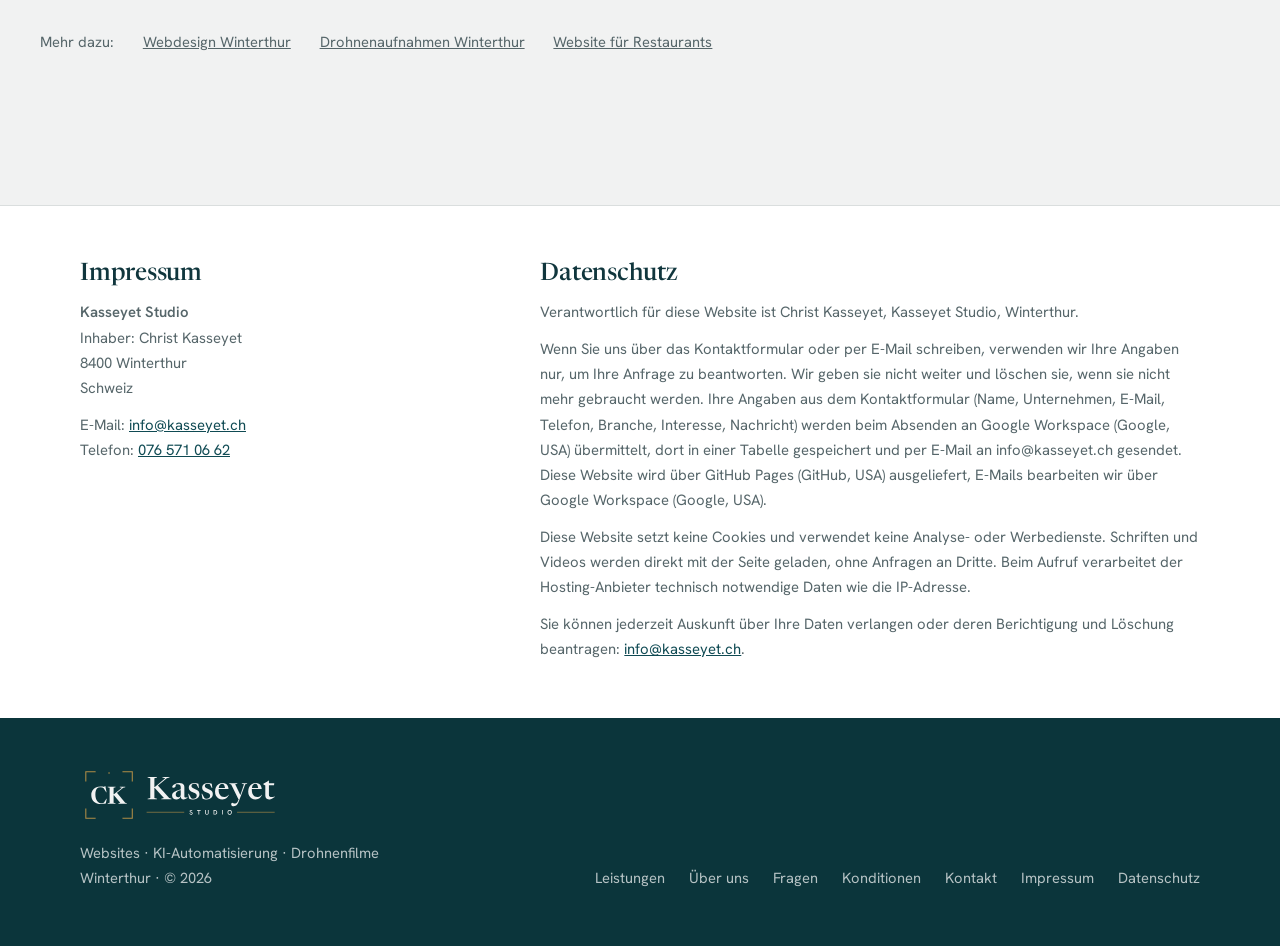
==== commit b9dc6d29: "Kontakt-Adresse einheitlich info@kasseyet.ch; Formular zeigt Erfolg erst nach Antwort ok vom Skript " ====
--- a/index.html
+++ b/index.html
@@ -27,7 +27,7 @@
 <meta name="twitter:title" content="Kasseyet Studio – Websites, die gefunden werden">
 <meta name="twitter:description" content="Websites mit KI-Automatisierung für KMU – gefunden werden und Kunden bringen. Aus Winterthur, mit kostenlosem Entwurf.">
 <meta name="twitter:image" content="https://kasseyet.ch/assets/preview.jpg">
-<script type="application/ld+json">{"@context":"https://schema.org","@type":"ProfessionalService","@id":"https://kasseyet.ch/#studio","name":"Kasseyet Studio","url":"https://kasseyet.ch/","description":"Websites, KI-Automatisierung und Drohnenfilme für KMU in der Region Winterthur und Zürich","email":"kontakt@kasseyet.ch","telephone":"+41765710662","image":"https://kasseyet.ch/assets/preview.jpg","logo":"https://kasseyet.ch/assets/favicon.svg","currenciesAccepted":"CHF","paymentAccepted":"Rechnung","address":{"@type":"PostalAddress","postalCode":"8400","addressLocality":"Winterthur","addressRegion":"ZH","addressCountry":"CH"},"areaServed":[{"@type":"City","name":"Winterthur"},{"@type":"City","name":"Zürich"}],"knowsLanguage":["de","fr","en"],"founder":{"@type":"Person","name":"Christ Kasseyet","jobTitle":"Inhaber"},"employee":[{"@type":"Person","name":"Christ Kasseyet","jobTitle":"Inhaber"},{"@type":"Person","name":"Nebo Bürgin","jobTitle":"Partner für Drohnenflüge"}],"makesOffer":[{"@type":"Offer","name":"Basis","description":"Für kleine Betriebe und Vereine"},{"@type":"Offer","name":"Smart","description":"Für Betriebe, die wachsen wollen"},{"@type":"Offer","name":"Premium","description":"Das Komplettpaket für maximale Sichtbarkeit"}]}</script>
+<script type="application/ld+json">{"@context":"https://schema.org","@type":"ProfessionalService","@id":"https://kasseyet.ch/#studio","name":"Kasseyet Studio","url":"https://kasseyet.ch/","description":"Websites, KI-Automatisierung und Drohnenfilme für KMU in der Region Winterthur und Zürich","email":"info@kasseyet.ch","telephone":"+41765710662","image":"https://kasseyet.ch/assets/preview.jpg","logo":"https://kasseyet.ch/assets/favicon.svg","currenciesAccepted":"CHF","paymentAccepted":"Rechnung","address":{"@type":"PostalAddress","postalCode":"8400","addressLocality":"Winterthur","addressRegion":"ZH","addressCountry":"CH"},"areaServed":[{"@type":"City","name":"Winterthur"},{"@type":"City","name":"Zürich"}],"knowsLanguage":["de","fr","en"],"founder":{"@type":"Person","name":"Christ Kasseyet","jobTitle":"Inhaber"},"employee":[{"@type":"Person","name":"Christ Kasseyet","jobTitle":"Inhaber"},{"@type":"Person","name":"Nebo Bürgin","jobTitle":"Partner für Drohnenflüge"}],"makesOffer":[{"@type":"Offer","name":"Basis","description":"Für kleine Betriebe und Vereine"},{"@type":"Offer","name":"Smart","description":"Für Betriebe, die wachsen wollen"},{"@type":"Offer","name":"Premium","description":"Das Komplettpaket für maximale Sichtbarkeit"}]}</script>
 <script type="application/ld+json">{"@context":"https://schema.org","@type":"FAQPage","mainEntity":[{"@type":"Question","name":"Was kostet der erste Entwurf?","acceptedAnswer":{"@type":"Answer","text":"Nichts. Wir gestalten Ihnen kostenlos und unverbindlich einen ersten Entwurf Ihrer Website. Gefällt er Ihnen, reden wir weiter. Wenn nicht, haben Sie nichts verloren."}},{"@type":"Question","name":"Sind Sie versichert, und braucht es eine Bewilligung?","acceptedAnswer":{"@type":"Answer","text":"Die Flüge übernimmt unser Partner-Pilot. Er ist haftpflichtversichert und fliegt nach den Regeln des Bundesamts für Zivilluftfahrt. Für die meisten Flüge braucht es keine Bewilligung. Wir prüfen vor jedem Flug die Flugzonen, zum Beispiel in der Nähe von Flughäfen oder Naturschutzgebieten, und klären nötige Bewilligungen für Sie."}},{"@type":"Question","name":"Was, wenn mir das Ergebnis nicht gefällt?","acceptedAnswer":{"@type":"Answer","text":"Sie sehen zuerst eine Vorschau und geben uns Rückmeldung. Zwei Korrekturrunden sind im Preis inbegriffen. Beim kostenlosen Entwurf gehen Sie ohnehin kein Risiko ein."}},{"@type":"Question","name":"Was kostet eine Website?","acceptedAnswer":{"@type":"Answer","text":"Eine einfache One-Page-Website (Basis) gibt es ab CHF 500, je nach Umfang bis CHF 1'490. Smart und Premium bieten wir nach Offerte an. Wir haben drei Pakete (Basis, Smart, Premium), die auf unterschiedliche Bedürfnisse zugeschnitten sind. Nach einem kurzen Gespräch erhalten Sie eine feste, schriftliche Offerte – der erste Entwurf ist kostenlos und unverbindlich."}},{"@type":"Question","name":"Wie wird bezahlt?","acceptedAnswer":{"@type":"Answer","text":"Per Rechnung, nachdem Sie die schriftliche Offerte angenommen haben. Bei Websites zahlen Sie die Hälfte bei Auftrag und den Rest bei der Übergabe."}},{"@type":"Question","name":"Wem gehören die Aufnahmen?","acceptedAnswer":{"@type":"Answer","text":"Nach der Bezahlung dürfen Sie die Aufnahmen für Ihr Unternehmen frei nutzen: auf der Website, auf Social Media und in Inseraten. Als Referenz zeigen wir sie nur mit Ihrer Erlaubnis."}},{"@type":"Question","name":"Dürfen Mitarbeitende oder Gäste im Film sein?","acceptedAnswer":{"@type":"Answer","text":"Ja, aber nur mit ihrem Einverständnis. Wir planen den Dreh so, dass alle Beteiligten informiert sind."}},{"@type":"Question","name":"Was passiert bei schlechtem Wetter?","acceptedAnswer":{"@type":"Answer","text":"Dann verschieben wir den Aussenflug ohne Kosten. Innenaufnahmen sind vom Wetter unabhängig."}},{"@type":"Question","name":"Wie schnell ist die Website online?","acceptedAnswer":{"@type":"Answer","text":"Eine einfache Seite ist in rund zwei Wochen online. Grössere Projekte planen wir gemeinsam."}},{"@type":"Question","name":"Muss ich die Betreuung buchen?","acceptedAnswer":{"@type":"Answer","text":"Nein. Die Betreuung ist freiwillig und monatlich kündbar. Die Website gehört Ihnen, und Sie erhalten alle Zugänge."}},{"@type":"Question","name":"Was ist im Premium-Paket genau enthalten?","acceptedAnswer":{"@type":"Answer","text":"Premium enthält alles aus Smart, dazu erweiterte KI-Automatisierungen, laufende SEO-Optimierung, ein Social-Media-Starterpaket (5 fertig geschnittene Kurzclips im Hochformat für Instagram und TikTok aus Ihrem Drohnenfilm, plus 3 Fotos im Postformat) sowie Prioritäts-Support. Die genaue Zusammenstellung besprechen wir im kostenlosen Gespräch."}}]}</script>
 <style>
 @font-face{font-family:Newsreader;font-style:normal;font-weight:500;font-display:swap;src:url(assets/fonts/newsreader-500.woff2) format("woff2")}
@@ -340,7 +340,7 @@
           <div><span class="avatar" aria-hidden="true">C</span><div><b>Christ Kasseyet</b><span>Inhaber und Ihr Ansprechpartner</span></div></div>
         </div>
         <p class="phone"><a href="tel:+41765710662">076 571 06 62</a></p>
-        <p class="mail"><span id="mailtxt">kontakt@kasseyet.ch</span><button type="button" class="copy" id="copyMail">Adresse kopieren</button></p>
+        <p class="mail"><span id="mailtxt">info@kasseyet.ch</span><button type="button" class="copy" id="copyMail">Adresse kopieren</button></p>
         <p>8400 Winterthur</p>
       </div>
       <form id="f" name="anfrage" method="POST" novalidate>
@@ -392,14 +392,14 @@
       <div id="impressum">
         <h2>Impressum</h2>
         <p><b>Kasseyet Studio</b><br>Inhaber: Christ Kasseyet<br>8400 Winterthur<br>Schweiz</p>
-        <p>E-Mail: <a href="mailto:kontakt@kasseyet.ch">kontakt@kasseyet.ch</a><br>Telefon: <a href="tel:+41765710662">076 571 06 62</a></p>
+        <p>E-Mail: <a href="mailto:info@kasseyet.ch">info@kasseyet.ch</a><br>Telefon: <a href="tel:+41765710662">076 571 06 62</a></p>
       </div>
       <div id="datenschutz">
         <h2>Datenschutz</h2>
         <p>Verantwortlich für diese Website ist Christ Kasseyet, Kasseyet Studio, Winterthur.</p>
         <p>Wenn Sie uns über das Kontaktformular oder per E-Mail schreiben, verwenden wir Ihre Angaben nur, um Ihre Anfrage zu beantworten. Wir geben sie nicht weiter und löschen sie, wenn sie nicht mehr gebraucht werden. Ihre Angaben aus dem Kontaktformular (Name, Unternehmen, E-Mail, Telefon, Branche, Interesse, Nachricht) werden beim Absenden an Google Workspace (Google, USA) übermittelt, dort in einer Tabelle gespeichert und per E-Mail an info@kasseyet.ch gesendet. Diese Website wird über GitHub Pages (GitHub, USA) ausgeliefert, E-Mails bearbeiten wir über Google Workspace (Google, USA).</p>
         <p>Diese Website setzt keine Cookies und verwendet keine Analyse- oder Werbedienste. Schriften und Videos werden direkt mit der Seite geladen, ohne Anfragen an Dritte. Beim Aufruf verarbeitet der Hosting-Anbieter technisch notwendige Daten wie die IP-Adresse.</p>
-        <p>Sie können jederzeit Auskunft über Ihre Daten verlangen oder deren Berichtigung und Löschung beantragen: <a href="mailto:kontakt@kasseyet.ch">kontakt@kasseyet.ch</a>.</p>
+        <p>Sie können jederzeit Auskunft über Ihre Daten verlangen oder deren Berichtigung und Löschung beantragen: <a href="mailto:info@kasseyet.ch">info@kasseyet.ch</a>.</p>
       </div>
     </div>
   </section>
@@ -414,7 +414,7 @@
 
 <script>
 document.documentElement.lang="de-CH";
-const EMAIL="kontakt@kasseyet.ch"; // echte Adresse eintragen
+const EMAIL="info@kasseyet.ch";
 const still=matchMedia("(prefers-reduced-motion: reduce)").matches;
 const VID={bar:"assets/barfussbar.mp4",arena:"assets/arena.mp4"};
 
@@ -481,8 +481,9 @@
   const label=sendBtn.innerHTML;
   sendBtn.disabled=true;sendBtn.textContent="Wird gesendet …";msg.textContent="";
   const ctrl=new AbortController(),timer=setTimeout(()=>ctrl.abort(),12000);
-  fetch(FORM_URL,{method:"POST",mode:"no-cors",body:data,signal:ctrl.signal})
-    .then(()=>{res.hidden=true;sent.hidden=false;form.reset();document.getElementById("sentTitle").focus();})
+  fetch(FORM_URL,{method:"POST",body:data,signal:ctrl.signal})
+    .then(r=>{if(!r.ok)throw new Error("http "+r.status);return r.json();})
+    .then(j=>{if(!j||j.ok!==true)throw new Error("not ok");res.hidden=true;sent.hidden=false;form.reset();document.getElementById("sentTitle").focus();})
     .catch(()=>{
       document.getElementById("resultTitle").textContent="Das Senden hat nicht geklappt.";
       document.getElementById("resultText").textContent="Damit Ihre Anfrage nicht verloren geht: Klicken Sie auf «Im E-Mail-Programm öffnen» oder kopieren Sie den Text und senden Sie ihn an info@kasseyet.ch.";
